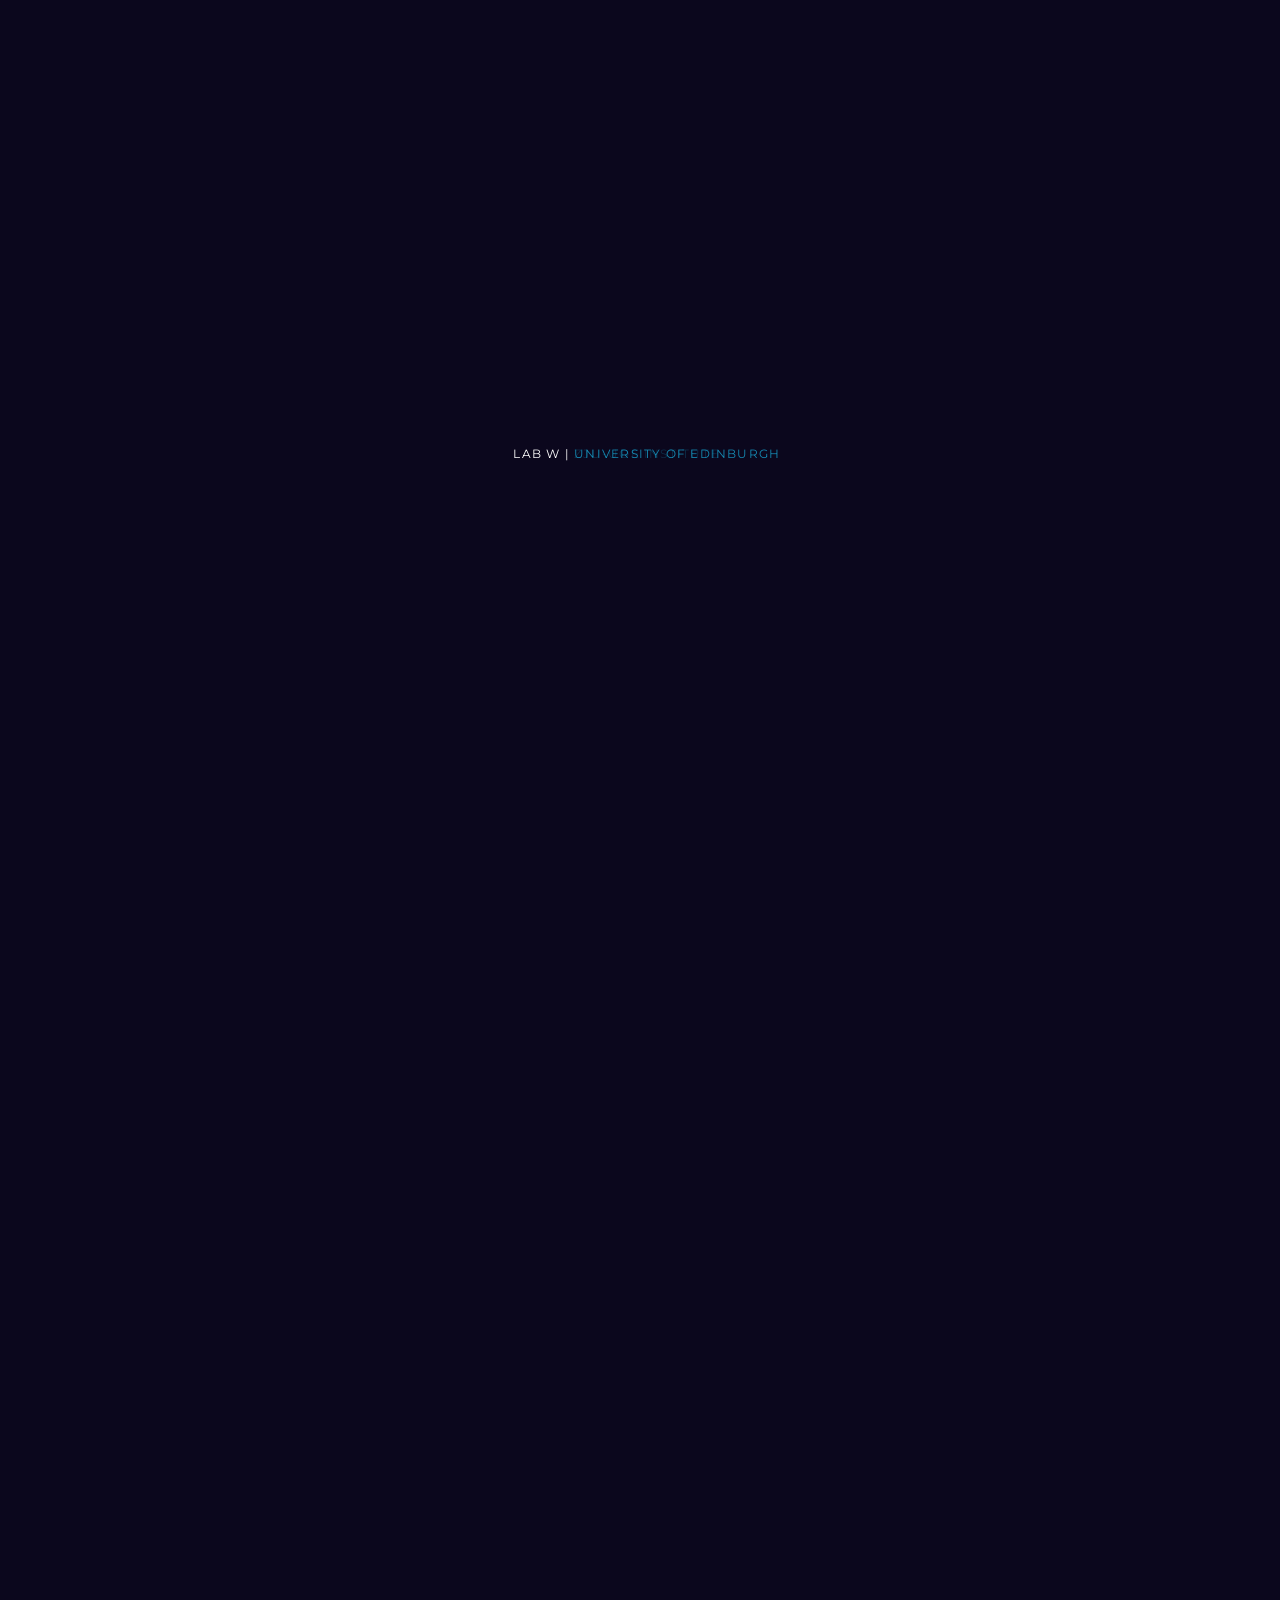
==== index.html @ 49e46218 "original LabW website backup" ====
<!DOCTYPE html>
<!-- * SAPHIR - The Coming Soon Template * Build Date: May 2018 * Last Update: May 2018 * Author: Madeon08 * Copyright (C) 2018-2XXX Madeon08 * This is a premium product available exclusively here : https://themeforest.net/user/Madeon08/portfolio *
-->
<html lang="zxx" class="no-js">

<head>
    <meta charset="utf-8">
    <title>LabW | ZJU-UoE institute</title>
    <meta name="description" content="We are a group of scientists from 🏫 ZJU-UoE Institute working on decoding puzzles in bio-medical sciences.">
    <meta name="viewport" content="width=device-width, initial-scale=1.0">
    <meta name="author" content="Wanlu Liu">
    <meta http-equiv="cache-control" content="no-cache" />
    <meta http-equiv="Pragma" content="no-cache" />
    <meta http-equiv="expires" content="0" />
    <!-- ================= Favicons ================== -->
    <!-- Standard -->
    <link rel="shortcut icon" href="img/lab_logo_19AFDD_200x200.png">
    <!-- Retina iPad Touch Icon-->
    <link rel="apple-touch-icon" sizes="144x144" href="img/lab_logo_19AFDD_144x144_retina_ipad.png">
    <!-- Retina iPhone Touch Icon-->
    <link rel="apple-touch-icon" sizes="114x114" href="img/lab_logo_19AFDD_114x114_retina_iphone.png">
    <!-- Standard iPad Touch Icon-->
    <link rel="apple-touch-icon" sizes="72x72" href="img/lab_logo_19AFDD_72x72_standard_ipad.png">
    <!-- Standard iPhone Touch Icon-->
    <link rel="apple-touch-icon" sizes="57x57" href="img/lab_logo_19AFDD_57x57_standard_iphone.png">

    <!-- ============== Resources style ============== -->
    <link rel="stylesheet" type="text/css" href="css/style.css" />

    <!-- Modernizr runs quickly on page load to detect features -->
    <script src="js/modernizr.custom.js"></script>
    <!-- Global site tag (gtag.js) - Google Analytics -->
    <script async src="https://www.googletagmanager.com/gtag/js?id=UA-145401109-1"></script>
    <script>
        window.dataLayer = window.dataLayer || [];

        function gtag() {
            dataLayer.push(arguments);
        }
        gtag('js', new Date());

        gtag('config', 'UA-145401109-1');
    </script>
</head>

<body>

    <!-- *** LOADING *** -->

    <div id="loading">

        <div class="loader">
            <span class="dots">
                .</span>
            <span class="dots">
                .</span>
            <span class="dots">
                .</span>
            <span class="dots">
                .</span>
            <span class="dots">
                .</span>
            <span class="dots">
                .</span>
            <p class="loader__label">Lab W |
                <span data-words="Zhejiang University|University of Edinburgh|ZJU-UoE Institute"></span>
            </p>
        </div>
    </div>

    <!-- *** / LOADING *** -->

    <!-- *** Menu icon for opening/closing the menu on small screen *** -->

    <button id="small-screen-menu">

        <span class="custom-menu"></span>

    </button>

    <!-- *** / Menu icon *** -->

    <!-- *** Background slideshow. Settings in js/vegas.js *** -->
    <!-- The overlay that you can see over the slideshow is generated with the following CSS rule : .vegas-overlay, it can be found in your style.css file under V1. SLIDESHOW part -->
    <div class="slideshow"></div>

    <!-- Logo on top right -->
    <a class="brand-logo" href="#Home">
        <img src="img/lab_logo_web_left.png" alt="Lab W logo" class="img-fluid" style="width: 50pt;" />
    </a>

    <!-- *** Fullpage sections *** -->
    <div id="fullpage">

        <!-- +++ START - Home +++ -->
        <div class="section" id="section0">

            <section class="content-inside-section">

                <div class="container">

                    <div class="container-inside">

                        <div class="main-content align-center">

                            <!-- *** TEXT TITLE *** -->
                            <h1>
                                <img src="img/labw_logo_white.png" alt="Lab W fullpage" class="img-fluid" style="zoom: 0.75;" /><br> life decoders
                            </h1>

                            <!-- *** COUNTDOWN TITLE *** -->
                            <!-- Set your date at the bottom of js/jquery.countdown.js -->

                            <!-- <h1> official launch in<br> <span id="getting-started"></span> </h1> -->

                            <p class="on-home">Explore the World & Adventure in Science
                            </p>

                            <br>

                            <div class="command">

                                <!-- ********** IF YOU WANT TO USE MORE POPUPS, SEE THE RECOMMENDATIONS AT THE END OF js/dialogFx.js ********** -->
                                <a id="popup_somedialog_1" data-dialog="somedialog_1" class="trigger light-btn colored">

                                    <span id="first-text">JOIN
                                        US @ LAB W!</span>

                                    <span id="second-text">START
                                        DECODING</span>
                                    <!-- On this span, it's important to use a text smaller or equal than the first one (here: Weekly Newsletter) to avoid any troubles -->
                                </a>

                                <a id="button-more" class="light-btn" href="#About">Explore
                                    <span class="ask-to-scroll">
                                        <span class="arrow">
                                            <span></span>
                                            <span></span></span>
                                        <span class="arrow">
                                            <span></span>
                                            <span></span></span>
                                        <span class="arrow">
                                            <span></span>
                                            <span></span></span>
                                    </span>
                                </a>

                                <div class="clear"></div>

                            </div>
                        </div>
                    </div>
                </div>
            </section>

        </div>
        <!-- +++ END - Home +++ -->

        <!-- +++ START - About +++ -->
        <div class="section" id="section1">

            <section class="content-inside-section">

                <div class="container">

                    <div class="container-inside">

                        <div class="main-content">

                            <span class="section-name">ABOUT
                                US</span>

                            <h2>Who Are We</h2>

                            <span class="separator"></span>

                            <div class="row">

                                <!--	<div class="col-12 col-lg-6">  -->

                                <p>We are a group of scientists from <a href="http://zje.intl.zju.edu.cn/zje/home/index" target="_blank" class="link_in_text">
                                        🏫 ZJU-UoE Institute
                                    </a> working on decoding puzzles in bio-medical sciences. Topics we are interested in include
                                    <font color="#19afdd">
                                        epigenetic</font>
                                    regulation of transposable elements in stem cells and cancer,
                                    <font color="#19afdd">
                                        genomics</font>
                                    technology and
                                    <font color="#19afdd">
                                        bioinformatic</font>
                                    algorithm development.
                                    <br> By combining both
                                    <font color="#19afdd">
                                        "wet lab"</font>
                                    (experimental 🔬) and
                                    <font color="#19afdd">
                                        "dry lab"</font>
                                    (computational 💻) approaches, we hope to provide our unique expertises in advancing our understandings for bio-medical sciences.
                                </p>
                                <p>
                                    我们是一群来自浙江大学爱丁堡大学联合学院 🏫的生物医学方向的科学家。我们研究的内容包括干细胞细胞命运决定中的
                                    <font color="#19afdd">
                                        表观遗传调控机制</font>，
                                    <font color="#19afdd">
                                        基因组学大数据挖掘</font>以及
                                    <font color="#19afdd">
                                        生物信息算法及工具</font>
                                    的开发。我们实验室由一群来自生物学、临床医学、基础医学、生物医学以及生物信息学不同学科背景的博士后、研究生、科研助理及本科生组成。通过”干实验“（计算相关 💻）以及”湿实验“（实验技术 🔬）相结合的手段，我们希望以我们独特的视角来研究生物医学中重要的科学问题。
                                </p>
                                <!-- </div> -->
                            </div>
                        </div>
                    </div>
                </div>
            </section>

        </div>
        <!-- +++ END - About +++ -->

        <!-- +++ START - Research +++ -->
        <div class="section" id="section2">

            <section class="content-inside-section">

                <div class="container">

                    <div class="container-inside">

                        <div class="main-content">

                            <span class="section-name">RESEARCH</span>

                            <h2>We Are Exploring</h2>

                            <span class="separator"></span>

                            <div class="row">
                                <div class="col-12 col-lg-6 block-item">

                                    <a href="img/slide1.png" data-featherlight="image" data-title="Unmasking cell pluripotency and transposable elements" data-text="
                                                Even though transposable elements consist about half of human genome, their functions are less understood. For decades, they are believed to
        										be 'Junk DNA'. However, with recent studies on transposable elements, scientists have found they actually involve in various important biological
        										process and diseases progress. Transposable elements can be classified into DNA transposns and retrotransposons. Based on their structure,
        										some of them are still active jumping while other are not. Normally transposable elements are properly silenced by epigenetic mechnisms such as DNA methyaltion.
        										Lost of such epigenetic silencing mechanims will lead to activation of transposable elements and occurrence of disease such as cancer. Questions we are interested
        										in exploring in this field including 'function of TE in stem cells and cancer' and 'epigenetics mechanisms that silencing transposable elements'.
        										">
                                        <img src="img/slide1-optim.png" alt="Item 1" class="img-fluid item-gallery" />
                                        <h2>Biomedical science
                                            <small>UNMASKING CELL PLURIPOTENCY</small>
                                        </h2>

                                    </a>
                                    <p>
                                        <ol>
                                            <li>
                                                Epigenetic regulation of cell fate determination in human embryonic stem cells and mesenchymal stem cells
                                            </li>
                                            <span class="separator" style="height: 1px; margin: 5px 0"></span>
                                            <li>
                                                Epigenetic mechanisms of retrotransposon silencing in mammalian systems
                                            </li>
                                        </ol>
                                    </p>

                                </div>

                                <div class="col-12 col-lg-6 block-item">

                                    <a href="img/slide2.png" data-featherlight="image" data-title="Databases and deep learning driven analysis of multi-modal single-cell data" data-text="With the advancement of molecular biology, seqeuncing and genomics technology, 
                                                    tons of data have been produced in the past decades. Meanwhile, with the fast development of deep learning in other field including image recognition, speek transcription and text translation, AI algorithms
        											have been gradually developed for genomics to help biologists to mine millions of genomics/bio-medical data produced. We believe with the exponential
        											expansion of genomics data size, this would be the future. Thus, we are enthusiastic about developing comprehensive database for sequencing data and AI agumented genomics algorithms to help biologist/medical doctors to
        											better understand the science behind. We mainly focus on single-cell immune profiling sequencing data and deep-learning based model to integrate large scale and heterogeneous single cell datasets.">
                                        <img src="img/slide2-optim.png" alt="Item 1" class="img-fluid item-gallery" />
                                        <h2>Bioinformatics
                                            <small>DATA-DRIVEN BIOMEDICINE</small>
                                        </h2>
                                    </a>

                                    <p>
                                        <ol>
                                            <li>
                                                Development of bioinformatics algorithms and databases for epigenetic multiomics and single-cell omics data
                                            </li>
                                            <span class="separator" style="height: 1px; margin: 5px 0"></span>
                                            <li>
                                                Development of computational Immunology Algorithm based on deep learning
                                            </li>
                                        </ol>
                                    </p>

                                </div>


                            </div>
                        </div>
                    </div>
                </div>
            </section>

        </div>
        <!-- +++ END - Research +++ -->

        <!-- +++ START - Team +++ -->
        <div class="section" id="section3">

            <section class="content-inside-section">

                <div class="container">

                    <div class="container-inside">

                        <div class="main-content">

                            <span class="section-name">MEMBERS</span>

                            <h2>Meet Our Team</h2>

                            <span class="separator"></span>
                            <div class="pre-scrollable">
                                <!-- here start first row-->
                                <div class="row">
                                    <!--Wanlu-->
                                    <div class="col-12 col-lg-4 block-item text-center">
                                        <a class="trigger open_somedialog_wanlu" id="popup_somedialog_wanlu" data-dialog="somedialog_wanlu"><img src="img/wanlu_profile_10cmx10cm.png" alt="Wanlu Liu" class="img-fluid item-gallery profile_image" /></a>
                                        <h3>Wanlu Liu, Ph.D.
                                            <small>Principal
                                                Investigator
                                            </small>
                                        </h3>
                                        <p>Assistant Professor, ZJU-UoE institute, Zhejiang University
                                        </p>
                                        <a href="mailto:wanluliu@intl.zju.edu.cn" class="link_in_text">
                                            📧
                                            wanluliu@intl.zju.edu.cn</a>
                                        <a href="https://person.zju.edu.cn/en/labw" target="_blank" class="link_in_text">
                                            👩🏻‍💻 Personal
                                            Homepage @
                                            ZJU</a>
                                    </div>
                                    <!--Siqian-->
                                    <div class="col-12 col-lg-4 block-item text-center">
                                        <a class="trigger open_somedialog_siqian" id="popup_somedialog_siqian" data-dialog="somedialog_siqian">
                                            <img src="img/siqian.png" alt="Siqian jin" class="img-fluid item-gallery profile_image" /></a>
                                        <h3>Siqian Jin
                                            <small>PH.D. Student</small>
                                        </h3>
                                        <p> M.S., Clinal Medicine (Ophthalmology), Wenzhou Medical University </p>
                                        <a href="mailto:siqianjin@intl.zju.edu.cn" class="link_in_text">
                                            📧
                                            siqianjin@intl.zju.edu.cn</a>
                                    </div>
                                    <!--Dengfeng-->
                                    <div class="col-12 col-lg-4 block-item text-center">
                                        <a class="trigger open_somedialog_dengfeng" id="popup_somedialog_dengfeng" data-dialog="somedialog_dengfeng">
                                            <img src="img/ruandengfeng_profile.png" alt="Dengfeng Ruan" class="img-fluid item-gallery profile_image" /></a>
                                        <h3>Dengfeng Ruan
                                            <small>Ph.D.
                                                STUDENT,
                                                CO-MENTORED
                                                WITH DR.SHEN
                                                WEILIANG</small>
                                        </h3>
                                        <p>M.S., Clinical Medicine (Surgery), Zhejiang University </p>
                                        <a href="mailto:dfruan@zju.edu.com" class="link_in_text">
                                            📧
                                            dfruan@zju.edu.com</a>
                                    </div>


                                </div>
                                <!-- here start second row-->
                                <div class="row" style="margin-top: 2rem;">
                                    <div class="w-100">
                                    </div>
                                    <!--Lize-->
                                    <div class="col-12 col-lg-4 block-item text-center">
                                        <a class="trigger open_somedialog_lize" id="popup_somedialog_lize" data-dialog="somedialog_lize">
                                            <img src="img/lize.png" alt="Lize Wu" class="img-fluid item-gallery profile_image" /></a>
                                        <h3>Lize Wu
                                            <small>Ph.D.
                                                Student</small>
                                        </h3>
                                        <p>Major in Biomedical science, ZJU-UoE Institute, Zhejiang University
                                        </p><a href="mailto:lize.17@intl.zju.edu.cn" class="link_in_text">
                                            📧
                                            lize.17@intl.zju.edu.cn</a>
                                    </div>
                                    <!--ziwei-->
                                    <div class="col-12 col-lg-4 block-item text-center">
                                        <a class="trigger open_somedialog_ziwei" id="popup_somedialog_ziwei" data-dialog="somedialog_ziwei">
                                            <img src="img/Ziwei_profile_10cmx10cm.png" alt="Ziwei Xue" class="img-fluid item-gallery profile_image" />
                                            <h3>Ziwei Xue
                                                <small>Ph.D.
                                                    Student</small>
                                            </h3>
                                            <p>Major in Biomedical science, ZJU-UoE Institute, Zhejiang University
                                            </p>
                                            <a href="mailto:ziwei.17@intl.zju.edu.cn" class="link_in_text">
                                                📧
                                                ziwei.17@intl.zju.edu.cn</a>
                                            <a href="https://beiusxzw.github.io/">
                                                Personal
                                                website </a>
                                    </div>
                                    <!--ruonan-->
                                    <div class="col-12 col-lg-4 block-item text-center">
                                        <a class="trigger open_somedialog_ruonan" id="popup_somedialog_ruonan" data-dialog="somedialog_ruonan">
                                            <img src="img/ruonan.png" alt="Ruonan Tian" class="img-fluid item-gallery profile_image" /></a>
                                        <h3>Ruonan Tian
                                            <small>PH.D.
                                                Student</small>
                                        </h3>
                                        <p>Major in Bioinformatics, Huazhong Agricultural University
                                        </p><a href="mailto:ruonan.21@intl.zju.edu.cn" class="link_in_text">
                                            📧
                                            ruonan.21@intl.zju.edu.cn</a>

                                    </div>
                                </div>
                                <!-- here start fourth row-->
                                <div class="row" style="margin-top: 2rem;">
                                    <div class="w-100">
                                    </div>
                                    <!--yuhui-->
                                    <div class="col-12 col-lg-4 block-item text-center">
                                        <a class="trigger open_somedialog_yuhui" id="popup_somedialog_yuhui" data-dialog="somedialog_yuhui">
                                            <img src="img/yuhui.png" alt="yuhui Yu" class="img-fluid item-gallery profile_image" /></a>
                                        <h3>Yuhui Chen
                                            <small>Master Student</small>
                                        </h3>
                                        <p>Major in Marine Biology, Hohai University
                                        </p><a href="mailto:yuhui.23@intl.zju.edu.cn" class="link_in_text">
                                            📧
                                            yuhui.23@intl.zju.edu.cn</a>
                                    </div>
                                    <!--weikai-->
                                    <div class="col-12 col-lg-4 block-item text-center">
                                        <a class="trigger open_somedialog_weikai" id="popup_somedialog_weikai" data-dialog="somedialog_weikai">
                                            <img src="img/weikai.png" alt="weikai Yu" class="img-fluid item-gallery profile_image" /></a>
                                        <h3>Weikai Shi
                                            <small>Master Student</small>
                                        </h3>
                                        <p>Major in Biotechnology, Harbin Institute of Technology
                                        </p><a href="mailto:weikai.23@intl.zju.edu.cn" class="link_in_text">
                                            📧
                                            weikai.23@intl.zju.edu.cn</a>
                                    </div>
                                    <!--ziyang-->
                                    <div class="col-12 col-lg-4 block-item text-center">
                                        <a class="trigger open_somedialog_ziyang" id="popup_somedialog_ziyang" data-dialog="somedialog_ziyang">
                                            <img src="img/ziyang.png" alt="ziyang Yu" class="img-fluid item-gallery profile_image" /></a>
                                        <h3>Ziyang Li
                                            <small>PH.D. Student</small>
                                        </h3>
                                        <p>Major in Clinical medicine, Shandong University
                                        </p><a href="mailto:ziyang.23@intl.zju.edu.cn" class="link_in_text">
                                            📧
                                            ziyang.23@intl.zju.edu.cn</a>
                                    </div>
                                </div>

                                <!-- here start fifth row-->
                                <div class="row" style="margin-top: 2rem;">
                                    <div class="w-100">
                                    </div>
                                    <!--linnan-->
                                    <div class="col-12 col-lg-4 block-item text-center">
                                        <a class="trigger open_somedialog_linnan" id="popup_somedialog_linnan" data-dialog="somedialog_linnan">
                                            <img src="img/linnan.png" alt="linnan Yu" class="img-fluid item-gallery profile_image" /></a>
                                        <h3>Linnan Guo
                                            <small>Master Student</small>
                                        </h3>
                                        <p>Major in Information Management and Information System, China Pharmaceutical University
                                        </p><a href="mailto:22360240@zju.edu.cn" class="link_in_text">
                                            📧
                                            22360240@zju.edu.cn</a>
                                    </div>
                                    <!--luyao-->
                                    <div class="col-12 col-lg-4 block-item text-center">
                                        <a class="trigger open_somedialog_luyao" id="popup_somedialog_luyao" data-dialog="somedialog_luyao">
                                            <img src="img/luyao.png" alt="luyao Zhang" class="img-fluid item-gallery profile_image" /></a>
                                        <h3>Luyao Zhang
                                            <small>Master Student</small>
                                        </h3>
                                        <p>Major in Bioengineering, Ningbo Tech University
                                        </p><a href="mailto:luyao.24@intl.zju.edu.cn" class="link_in_text">
                                            📧
                                            luyao.24@intl.zju.edu.cn</a>
                                    </div>
                                    <!--jiongxin-->
                                    <div class="col-12 col-lg-4 block-item text-center">
                                        <a class="trigger open_somedialog_jiongxin" id="popup_somedialog_jiongxin" data-dialog="somedialog_jiongxin">
                                            <img src="img/jiongxin.png" alt="jiongxin Yu" class="img-fluid item-gallery profile_image" /></a>
                                        <h3>Jiongxin Wang
                                            <small>PH.D. Student</small>
                                        </h3>
                                        <p>Major in Management and information system, University of Manchester
                                        </p><a href="mailto:jiongxin.23@intl.zju.edu.cn" class="link_in_text">
                                            📧
                                            jiongxin.23@intl.zju.edu.cn</a>
                                    </div>

                                </div>
                                <!--here start sixth row-->
                                <div class="row" style="margin-top: 2rem;">
                                    <div class="w-100">
                                    </div>
                                    <!--xirui-->
                                    <div class="col-12 col-lg-4 block-item text-center">
                                        <a class="trigger open_somedialog_xirui" id="popup_somedialog_xirui" data-dialog="somedialog_xirui">
                                            <img src="img/xirui.png" alt="xirui Yu" class="img-fluid item-gallery profile_image" /></a>
                                        <h3>Xirui Yin
                                            <small>PH.D. Student</small>
                                        </h3>
                                        <p>Major in pharmacy, Jilin University
                                        </p><a href="mailto:xirui1.22@intl.zju.edu.cn" class="link_in_text">
                                            📧
                                            xirui1.22@intl.zju.edu.cn</a>
                                    </div>
                                    <!--chencheng-->
                                    <div class="col-12 col-lg-4 block-item text-center">
                                        <a class="trigger open_somedialog_chencheng" id="popup_somedialog_chencheng" data-dialog="somedialog_chencheng">
                                            <img src="img/chencheng.png" alt="Cheng Chen" class="img-fluid item-gallery profile_image" /></a>
                                        <h3>Cheng Chen
                                            <small>Administrative Assistant</small>
                                        </h3>
                                        <p>B.Mgt., Business Administration, Ningbo University
                                        </p><a href="mailto:chengc1@intl.zju.edu.cn" class="link_in_text">
                                            📧
                                            chengc1@intl.zju.edu.cn</a>
                                    </div>
                                    <!--luoyao sun-->
                                    <div class="col-12 col-lg-4 block-item text-center">
                                        <a class="trigger open_somedialog_luoyaosun" id="popup_somedialog_luoyaosun" data-dialog="somedialog_luoyaosun">
                                            <img src="img/sunluyao.png" alt="Luoyao Sun" class="img-fluid item-gallery profile_image" /></a>
                                        <h3>Luoyao Sun
                                            <small>Research Assistant</small>
                                        </h3>
                                        <p>Major in Traditional Chinese Pharmacy, Shanghai University of Traditional Chinese Medicine
                                        </p><a href="mailto:sly220@outlook.com" class="link_in_text">
                                            📧
                                            sly220@outlook.com</a>
                                    </div>

                                </div>
                                <!--here start seventeenth row-->
                                <div class="row" style="margin-top: 2rem;">
                                    <div class="w-100">
                                    </div>
                                    <!--bingkang-->
                                    <div class="col-12 col-lg-4 block-item text-center">
                                        <a class="trigger open_somedialog_bingkang" id="popup_somedialog_bingkang" data-dialog="somedialog_bingkang">
                                            <img src="img/bingkang.png" alt="bingkang Yu" class="img-fluid item-gallery profile_image" /></a>
                                        <h3>Bingkang Zhao
                                            <small>UNDERGRADUATE RESEARCHER</small>
                                        </h3>
                                        <p>Major in Bioinformatics, ZJU-UoE Institute, Zhejiang University
                                        </p><a href="mailto:bingkang.22@intl.zju.edu.cn" class="link_in_text">
                                            📧
                                            bingkang.22@intl.zju.edu.cn</a>
                                    </div>
                                    <!--zhouyue-->
                                    <div class="col-12 col-lg-4 block-item text-center">
                                        <a class="trigger open_somedialog_zhouyue" id="popup_somedialog_zhouyue" data-dialog="somedialog_zhouyue">
                                            <img src="img/zhouyue.png" alt="zhouyue Zhu" class="img-fluid item-gallery profile_image" /></a>
                                        <h3>Zhouyue Zhu
                                            <small>UNDERGRADUATE RESEARCHER</small>
                                        </h3>
                                        <p>Major in Bioinformatics, ZJU-UoE Institute, Zhejiang University
                                        </p><a href="mailto:zhouyue.23@intl.zju.edu.cn" class="link_in_text">
                                            📧zhouyue.23@intl.zju.edu.cn  </a>
                                    </div>
                                    <!--anni-->
                                    <div class="col-12 col-lg-4 block-item text-center">
                                        <a class="trigger open_somedialog_anni" id="popup_somedialog_anni" data-dialog="somedialog_anni">
                                            <img src="img/anni.png" alt="anni Gao" class="img-fluid item-gallery profile_image" /></a>
                                        <h3>Anni Gao
                                            <small>UNDERGRADUATE RESEARCHER</small>
                                        </h3>
                                        <p>Major in Biomedical Informatics, ZJU-UoE Institute, Zhejiang University
                                        </p><a href="mailto:anni.21@intl.zju.edu.cn" class="link_in_text">
                                            📧anni.21@intl.zju.edu.cn</a>
                                    </div>
                                </div>
                                <!--here start eighth row-->
                                <div class="row" style="margin-top: 2rem;">
                                    <div class="w-100">
                                    </div>
                                    <!--hongan-->
                                    <div class="col-12 col-lg-4 block-item text-center">
                                        <a class="trigger open_somedialog_hongan" id="popup_somedialog_hongan" data-dialog="somedialog_hongan">
                                            <img src="img/hongan.png" alt="hongan Chen" class="img-fluid item-gallery profile_image" /></a>
                                        <h3>Hongan Chen
                                            <small>UNDERGRADUATE RESEARCHER</small>
                                        </h3>
                                        <p>Major in Biological Sciences, ZJU-UoE Institute, Zhejiang University
                                        </p><a href="mailto:hongan.21@intl.zju.edu.cn" class="link_in_text">
                                            📧hongan.21@intl.zju.edu.cn</a>
                                    </div>
                                    <!--zhou jun-->
                                    <div class="col-12 col-lg-4 block-item text-center">
                                        <a class="trigger open_somedialog_zhoujun" id="popup_somedialog_zhoujun" data-dialog="somedialog_zhoujun">
                                            <img src="img/zhoujun.png" alt="Jun Zhou" class="img-fluid item-gallery profile_image" /></a>
                                        <h3>Jun Zhou
                                            <small>Research Assistant</small>
                                        </h3>
                                        <p>M.S., Biochemistry and Molecular Biology, Shanghai University
                                        </p><a href="mailto:junzhou@intl.zju.edu.cn" class="link_in_text">
                                            📧junzhou@intl.zju.edu.cn</a>
                                    </div>
                                </div>
                            </div>
                        </div>
                    </div>
                </div>
            </section>

        </div>
        <!-- +++ END - Team +++ -->
        <!-- +++ START - Cat +++ -->
        <div class="section" id="section4">

            <section class="content-inside-section">

                <div class="container">

                    <div class="container-inside">

                        <div class="main-content">

                            <span class="section-name">Cat</span>

                            <h2>Meet Our Cats</h2>

                            <span class="separator"></span>
                            <div class="pre-scrollable">
                                <div class="row">
                                    <div class="col-12 col-lg-4 block-item text-center">
                                        <a class="trigger open_somedialog_juno" id="popup_somedialog_juno" data-dialog="somedialog_juno">
                                            <img src="img/cat/juno.jpg" alt="sql" class="img-fluid item-gallery profile_image" /></a>
                                        <h3>juno
                                            <p> Host: Wanlu Liu</p>
                                        </h3>
                                    </div>
                                    <div class="col-12 col-lg-4 block-item text-center">
                                        <a class="trigger open_somedialog_sql" id="popup_somedialogcola_sql" data-dialog="somedialog_sql">
                                            <img src="img/cat/sql.jpg" alt="sql" class="img-fluid item-gallery profile_image" /></a>
                                        <h3>Sql
                                            <p> Host: Wanlu Liu</p>
                                        </h3>
                                    </div>
                                    <div class="col-12 col-lg-4 block-item text-center">
                                        <a class="trigger open_somedialog_cola" id="popup_somedialogcola_Cola" data-dialog="somedialog_cola">
                                            <img src="img/cat/Cola.jpg" alt="Cola" class="img-fluid item-gallery profile_image" /></a>
                                        <h3>Cola
                                            <p> Host: Junxin lin</p>
                                        </h3>
                                    </div>

                                </div>
                                <!--here the second row cat-->
                                <div class="row" style="margin-top: 2rem;">
                                    <div class="w-100">
                                    </div>
                                    <div class="col-12 col-lg-4 block-item text-center">
                                        <a class="trigger open_somedialog_tutu" id="popup_somedialogcola_tutu" data-dialog="somedialog_tutu">
                                            <img src="img/cat/tutu.png" alt="tutu" class="img-fluid item-gallery profile_image" /></a>
                                        <h3>Tutu
                                            <p> Host: Junxin lin</p>
                                        </h3>
                                    </div>
                                    <div class="col-12 col-lg-4 block-item text-center">
                                        <a class="trigger open_somedialog_kiki" id="popup_somedialog_kiki" data-dialog="somedialog_kiki">
                                            <img src="img/cat/Kiki.jpg" alt="Kiki" class="img-fluid item-gallery profile_image" /></a>
                                        <h3>Kiki
                                            <p> Host: Xinyu Xiang</p>
                                        </h3>
                                    </div>
                                    <div class="col-12 col-lg-4 block-item text-center">
                                        <a class="trigger open_somedialog_lark" id="popup_somedialog_lark" data-dialog="somedialog_lark">
                                            <img src="img/cat/Lark.png" alt="lark" class="img-fluid item-gallery profile_image" /></a>
                                        <h3>Lark
                                            <p> Host: Lize Wu</p>
                                        </h3>
                                    </div>
                                </div>
                                <!--here the third row cat-->
                                <div class="row" style="margin-top: 2rem;">
                                    <div class="w-100">
                                    </div>
                                    <div class="col-12 col-lg-4 block-item text-center">
                                        <a class="trigger open_somedialog_qiuqiu" id="popup_somedialogcola_qiuqiu" data-dialog="somedialog_qiuqiu">
                                            <img src="img/cat/qiuqiu.png" alt="Qiuqiu" class="img-fluid item-gallery profile_image" /></a>
                                        <h3>Qiuqiu
                                            <p> Host: Ruonan Tian</p>
                                        </h3>
                                    </div>
                                    <div class="col-12 col-lg-4 block-item text-center">
                                        <a class="trigger open_somedialog_mibu" id="popup_somedialogcola_mibu" data-dialog="somedialog_mibu">
                                            <img src="img/cat/mibu.png" alt="mibu" class="img-fluid item-gallery profile_image" /></a>
                                        <h3>Mibu
                                            <p> Host: Siqian Jin</p>
                                        </h3>
                                    </div>
                                    <div class="col-12 col-lg-4 block-item text-center">
                                        <a class="trigger open_somedialog_littleeggette" id="popup_somedialogcola_littleeggette" data-dialog="somedialog_littleeggette">
                                            <img src="img/cat/little eggette.jpg" alt="littleeggette" class="img-fluid item-gallery profile_image" /></a>
                                        <h3>Miss Mei
                                            <p> Host: Siqian Jin</p>
                                        </h3>
                                    </div>
                                </div>
                            </div>
                        </div>
                    </div>
                </div>
            </section>

        </div>
        <!-- +++ END - Cat +++ -->
        <!-- +++ START- Alumni +++ -->
        <div class="section" id="section5">

            <section class="content-inside-section">

                <div class="container">

                    <div class="container-inside">

                        <div class="main-content">

                            <span class="section-name">ALUMNI</span>

                            <h2>Previous Students</h2>

                            <span class="separator"></span>
                            <div class="pre-scrollable">
                                <div class="row">
                                    <div class="col-12 col-lg-4 block-item text-center">
                                        <img src="img/luokaiwen_profile.png" alt="Kaiwen Luo" class="img-fluid item-gallery profile_image" />
                                        <h3>Kaiwen Luo
                                            <small>current Ph.D. Student at Caltech</small>
                                        </h3>
                                        <a href="mailto:kluo@caltech.edu" class="link_in_text">
                                            📧
                                            kluo@caltech.edu</a>
                                    </div>
                                    <div class="col-12 col-lg-4 block-item text-center">
                                        <img src="img/ziyuan.png" alt="Ziyuan Han" class="img-fluid item-gallery profile_image" />
                                        <h3> Ziyuan Han
                                            <small>Current Ph.D. Student in UCSD </small>
                                        </h3>
                                        <p> B.S., Biomedical Science, Zhejiang University<br>B.S., Biomedical Science, University of Edinburgh</p><a href="mailto:z2han@ucsd.edu" class="link_in_text"> 📧z2han@ucsd.edu </a>
                                    </div>
                                    <div class="col-12 col-lg-4 block-item text-center">
                                        <img src="img/shiqixu_10cmx10cm.png" alt="Shiqi Xu" class="img-fluid item-gallery profile_image" />
                                        <h3>Shiqi Xu
                                            <small>Undergraduate
                                                Researcher</small>
                                        </h3>
                                        <p>Major in Biomedical Sciences, ZJU-UoE Institute, Zhejiang Univeristy
                                        </p><a href="mailto:shiqix.18@intl.zju.edu.cn" class="link_in_text">
                                            📧
                                            shiqix.18@intl.zju.edu.cn</a>
                                    </div>
                                    <div class="col-12 col-lg-4 block-item text-center">
                                        <img src="img/adele_profile_10cmx10cm.png" alt="Adele Valeria" class="img-fluid item-gallery profile_image" />
                                        <h3>Adele Valeria
                                            <small>Undergraduate
                                                Researcher</small>
                                        </h3>
                                        <p>Major in Bioinformatics, ZJU-UoE Institute, Zhejiang Univeristy
                                        </p><a href="mailto:Valeria.18@intl.zju.edu.cn" class="link_in_text">
                                            📧
                                            Valeria.18@intl.zju.edu.cn</a>
                                    </div>
                                    <!-- here start second row-->

                                    <div class="col-12 col-lg-4 block-item text-center">
                                        <img src="img/xiehanqi_profile_10cmx10cm.png" alt="Hanqi Xie" class="img-fluid item-gallery profile_image" />
                                        <h3>Hanqi Xie
                                            <small>Undergraduate
                                                Researcher</small>
                                        </h3>
                                        <p>Major in Bioinformatics, ZJU-UoE Institute, Zhejiang Univeristy
                                        </p><a href="mailto:Hanqi.18@intl.zju.edu.cn" class="link_in_text">
                                            📧
                                            Hanqi.18@intl.zju.edu.cn</a>
                                    </div>
                                    <div class="col-12 col-lg-4 block-item text-center">
                                        <img src="img/yanranqiu_profile_10cmx10cm.png" alt="Yanran Qiu" class="img-fluid item-gallery profile_image" />
                                        <h3>Yanran Qiu
                                            <small>Undergraduate
                                                Researcher</small>
                                        </h3>
                                        <p>Major in Bioinformatics, ZJU-UoE Institute, Zhejiang Univeristy
                                        </p><a href="mailto:yanran.18@intl.zju.edu.cn" class="link_in_text">
                                            📧
                                            yanran.18@intl.zju.edu.cn</a>
                                    </div>
                                    <div class="col-12 col-lg-4 block-item text-center">
                                        <img src="img/HouWei_profile_10cmx10cm.png" alt="Chook Hou Wei" class="img-fluid item-gallery profile_image" />
                                        <h3>Chook Hou Wei
                                            <small>Undergraduate
                                                Researcher</small>
                                        </h3>
                                        <p>Major in Biomedical Science, ZJU-UoE Institute, Zhejiang University
                                        </p><a href="mailto:houwei.18@intl.zju.edu.cn" class="link_in_text">
                                            📧
                                            houwei.18@intl.zju.edu.cn</a>
                                    </div>

                                    <div class="col-12 col-lg-4 block-item text-center">
                                        <img src="img/Jingkai_profile_10cmx10cm.png" alt="Jingkai Chen" class="img-fluid item-gallery profile_image" />
                                        <h3>Jingkai Chen
                                            <small>Undergraduate
                                                Researcher</small>
                                        </h3>
                                        <p>Major in Bioinformatics, ZJU-UoE Institute, Zhejiang University
                                        </p><a href="mailto:jingkai.19@intl.zju.edu.cn" class="link_in_text">
                                            📧
                                            jingkai.19@intl.zju.edu.cn</a>
                                    </div>
                                    <div class="col-12 col-lg-4 block-item text-center">
                                        <img src="img/weijian_profile_10cmx10cm.png" alt="Weijian Wang" class="img-fluid item-gallery profile_image" />
                                        <h3>Weijian Wang
                                            <small>Undergraduate
                                                Researcher</small>
                                        </h3>
                                        <p>Major in Bioinformatics, ZJU-UoE Institute, Zhejiang University
                                        </p><a href="mailto:weijian.19@intl.zju.edu.cn" class="link_in_text">
                                            📧
                                            weijian.19@intl.zju.edu.cn</a>
                                    </div>
                                    <!-- Pengshan Li -->
                                    <div class="col-12 col-lg-4 block-item text-center">
                                        <img src="img/pengshan.png" alt="Pengshan Li" class="img-fluid item-gallery profile_image" />
                                        <h3>Pengshan Li
                                            <small>Undergraduate
                                                Researcher</small>
                                        </h3>
                                        <p>Major in Bioinformatics, ZJU-UoE Institute,Zhejiang University
                                        </p><a href="mailto:pengshan.19@intl.zju.edu.cn" class="link_in_text">
                                            📧
                                            pengshan.19@intl.zju.edu.cn</a>

                                    </div>
                                    <!-- Lingyuan Ye-->
                                    <div class="col-12 col-lg-4 block-item text-center">

                                        <img src="img/lingyuan_profile_10cmx10cm.png" alt="Lingyuan Ye" class="img-fluid item-gallery profile_image" />
                                        <h3>Lingyuan Ye
                                            <small>Undergraduate
                                                Researcher</small>
                                        </h3>
                                        <p>Major in Bioinformatics, ZJU-UoE Institute, Zhejiang University
                                        </p><a href="mailto:lingyuan.19@intl.zju.edu.cn" class="link_in_text">
                                            📧
                                            lingyuan.19@intl.zju.edu.cn</a>
                                    </div>

                                    <div class="col-12 col-lg-4 block-item text-center">
                                        <img src="img/lanqi_profile_10cmx10cm.png" alt="Lanqi Wu" class="img-fluid item-gallery profile_image" />
                                        <h3>Lanqi Wu
                                            <small>Undergraduate
                                                Researcher</small>
                                        </h3>
                                        <p>Major in Bioinformatics, ZJU-UoE Institute, Zhejiang Univeristy
                                        </p><a href="mailto:lanqi.18@intl.zju.edu.cn" class="link_in_text">
                                            📧
                                            lanqi.18@intl.zju.edu.cn</a>
                                    </div>
                                    <div class="col-12 col-lg-4 block-item text-center">
                                        <img src="img/jiayi_profile_10cmx10cm.png" alt="jiayi Shen" class="img-fluid item-gallery profile_image" />
                                        <h3>Jiayi Shen
                                            <small>Undergraduate
                                                Researcher</small>
                                        </h3>
                                        <p>Major in Bioinformatics, ZJU-UoE Institute, Zhejiang Univeristy
                                        </p><a href="mailto:jiayi.18@intl.zju.edu.cn" class="link_in_text">
                                            📧
                                            jiayi.18@intl.zju.edu.cn</a>
                                    </div>
                                    <div class="col-12 col-lg-4 block-item text-center">
                                        <img src="img/yiwei_profile_10cmx10cm.png" alt="Yiwei Zhang" class="img-fluid item-gallery profile_image" />
                                        <h3>Yiwei Zhang
                                            <small>Undergraduate
                                                Researcher</small>
                                        </h3>
                                        <p>Major in Bioinformatics, ZJU-UoE Institute, Zhejiang University
                                        </p><a href="mailto:yiweiz.18@intl.zju.edu.cn" class="link_in_text">
                                            📧
                                            yiweiz.18@intl.zju.edu.cn</a>
                                    </div>
                                    <div class="col-12 col-lg-4 block-item text-center">
                                        <img src="img/zhiheng_jia.png" alt="Zhiheng Jia" class="img-fluid item-gallery profile_image" />
                                        <h3>Zhiheng Jia
                                            <small>Undergraduate
                                                Researcher</small>
                                        </h3>
                                        <p>Major in Biomedical Science, ZJU-UoE Institute, Zhejiang University
                                        </p><a href="mailto:zhihengjia.17@intl.zju.edu.cn" class="link_in_text">
                                            📧
                                            zhihengjia.17@intl.zju.edu.cn</a>
                                    </div>
                                    <div class="col-12 col-lg-4 block-item text-center">
                                        <img src="img/luge.png" alt="Ge Lu" class="img-fluid item-gallery profile_image" />
                                        <h3>Ge Lu
                                            <small>Undergraduate
                                                Researcher</small>
                                        </h3>
                                        <p>Major in Biomedical Science, ZJU-UoE Institute, Zhejiang University
                                        </p><a href="mailto:ge.17@intl.zju.edu.cn" class="link_in_text">
                                            📧
                                            ge.17@intl.zju.edu.cn</a>
                                    </div>

                                    <div class="col-12 col-lg-4 block-item text-center">
                                        <img src="img/Yuxing_profile_10cmx10cm.png" alt="Yuxing Zhou" class="img-fluid item-gallery profile_image" />
                                        <h3>Yuxing Zhou
                                            <small>Undergraduate
                                                Researcher</small>
                                        </h3>
                                        <p>Major in Bioinformatics, ZJU-UoE Institute, Zhejiang University
                                        </p><a href="mailto:yixing.18@intl.zju.edu.cn" class="link_in_text">
                                            📧
                                            yixing.18@intl.zju.edu.cn</a>
                                    </div>
                                    <div class="col-12 col-lg-4 block-item text-center">
                                        <img src="img/zhikai.png" alt="Zhikai Xu" class="img-fluid item-gallery profile_image" />
                                        <h3>Zhikai Xu
                                            <small>Undergraduate
                                                Researcher</small>
                                        </h3>
                                        <p>Major in Bioinformatics, ZJU-UoE Institute, Zhejiang University
                                        </p><a href="zhikai.18@intl.zju.edu.cn" class="link_in_text">
                                            📧
                                            zhikai.18@intl.zju.edu.cn
                                        </a>
                                    </div>
                                    <div class="col-12 col-lg-4 block-item text-center">
                                        <img src="img/jingrui.png" alt="Jingrui Lu" class="img-fluid item-gallery profile_image" />
                                        <h3>Jingrui Lu
                                            <small>Undergraduate
                                                Researcher</small>
                                        </h3>
                                        <p>Major in Bioinformatics, ZJU-UoE Institute, Zhejiang University
                                        </p><a href="mailto:jingrui.20@intl.zju.edu.cn" class="link_in_text">
                                            📧
                                            jingrui.20@intl.zju.edu.cn</a>
                                    </div>
                                    <!-- Dai Chao -->
                                    <div class="col-12 col-lg-4 block-item text-center">
                                        <div class="box-info-light">
                                            <a class="trigger open_somedialog_daichao" id="popup_somedialog_daichao" data-dialog="somedialog_daichao">
                                                <img src="img/daichao.png" class="img-fluid item-gallery profile_image" />
                                                <h3>Chao Dai
                                                    <small>Undergraduate
                                                        Researcher</small>
                                                </h3>
                                                <p>Major in Biomedical Sciences, ZJU-UoE Institute, Zhejiang University
                                                </p>
                                                <a href="mailto:chao.17@intl.zju.edu.cn" class="link_in_text">
                                                    📧
                                                    chao.17@intl.zju.edu.cn</a>
                                        </div>
                                    </div>
                                    <div class="col-12 col-lg-4 block-item text-center">
                                        <a class="trigger open_somedialog_jinchun" id="popup_somedialog_jinchun" data-dialog="somedialog_jinchun">
                                            <img src="img/jinchun.png" alt="Jinchun Zhang" class="img-fluid item-gallery profile_image" /></a>
                                        <h3>Jinchun Zhang
                                            <small>Undergraduate
                                                Researcher</small>
                                        </h3>
                                        <p>Major in Biomedical Science, ZJU-UoE Institute, Zhejiang University
                                        </p><a href="mailto:jinchun.18@intl.zju.edu.cn" class="link_in_text">
                                            📧
                                            jinchun.18@intl.zju.edu.cn</a>
                                    </div>
                                    <div class="col-12 col-lg-4 block-item text-center">
                                        <div class="box-info-light">
                                            <a class="trigger open_somedialog_daichao" id="popup_somedialog_daichao" data-dialog="somedialog_daichao">
                                                <img src="img/daichao.png" class="img-fluid item-gallery profile_image" />
                                                <h3>Chao Dai
                                                    <small>Undergraduate
                                                        Researcher</small>
                                                </h3>
                                                <p>Major in Biomedical Sciences, ZJU-UoE Institute, Zhejiang University
                                                </p>
                                                <a href="mailto:chao.17@intl.zju.edu.cn" class="link_in_text">
                                                    📧
                                                    chao.17@intl.zju.edu.cn</a>
                                        </div>
                                    </div>
                                    <!-- Junxin-->
                                    <div class="col-12 col-lg-4 block-item text-center">
                                        <a class="trigger open_somedialog_junxin" id="popup_somedialog_junxin" data-dialog="somedialog_junxin">
                                            <img src="img/junxin.png" alt="junxin Zhang" class="img-fluid item-gallery profile_image" /></a>
                                        <h3>junxin Lin
                                            <small>postdoctoral Researcher</small>
                                        </h3>
                                        <p>Ph.D. in Stem cell and regenerative medicine, Zhejiang University
                                        </p><a href="mailto:junxin.18@intl.zju.edu.cn" class="link_in_text">
                                            📧
                                            linjunxin@zju.edu.cn</a>
                                    </div>
                                    <!-- yixin-->
                                    <div class="col-12 col-lg-4 block-item text-center">
                                        <a class="trigger open_somedialog_yixin" id="popup_somedialog_yixin" data-dialog="somedialog_yixin">
                                            <img src="img/gyx_profile_10cmx10cm.png" alt="yixin Zhang" class="img-fluid item-gallery profile_image" /></a>
                                        <h3>yixin Guo
                                            <small>Ph.D.
                                                Student,Co-mentored
                                                with Dr.Wang
                                                Lie</small>
                                        </h3>
                                        <p>B.Eng., Bioinformatics, Southwest JiaoTong University
                                        </p><a href="mailto:yixin.18@intl.zju.edu.cn" class="link_in_text">
                                            📧
                                            yixinguon@zju.edu.cn</a>
                                    </div>
                                    <!-- Huyue -->
                                    <div class="col-12 col-lg-4 block-item text-center">
                                        <div class="box-info-light">
                                            <a class="trigger open_somedialog_huyue" id="popup_somedialog_huyue" data-dialog="somedialog_huyue">
                                                <img src="img/huyue.png" class="img-fluid item-gallery profile_image" />
                                                <h3>Yue Hu
                                                    <small>Master
                                                        Student</small>
                                                </h3>
                                                <p>Major in Computer Science，Zhengzhou University
                                                </p>
                                                <a href="mailto:huyue.cd@foxmail.com" class="link_in_text">
                                                    📧
                                                    huyue.cd@foxmail.com</a>
                                        </div>
                                    </div>
                                    <!-- Yaqi Su-->
                                    <div class="col-12 col-lg-4 block-item text-center">
                                        <a class="trigger open_somedialog_yaqi" id="popup_somedialog_yaqi" data-dialog="somedialog_yaqi">
                                            <img src="img/yaqi.png" alt="Yaqi Su" class="img-fluid item-gallery profile_image" /></a>
                                        <h3>Yaqi Su
                                            <small>Undergraduate
                                                Researcher</small>
                                        </h3>
                                        <p>Major in Bioinformatics, ZJU-UoE Institute, Zhejiang University
                                        </p><a href="mailto:yaqi.19@intl.zju.edu.cn" class="link_in_text">
                                            📧
                                            yaqi.19@intl.zju.edu.cn</a>
                                    </div>
                                    <!-- Ruihong yuan-->
                                    <div class="col-12 col-lg-4 block-item text-center">
                                        <a class="trigger open_somedialog_ruihong" id="popup_somedialog_ruihong" data-dialog="somedialog_ruihong">
                                            <img src="img/ruihong.png" alt="Ruihong Yuan" class="img-fluid item-gallery profile_image" /></a>
                                        <h3>Ruihong Yuan
                                            <small>Undergraduate
                                                Researcher</small>
                                        </h3>
                                        <p>Major in Bioinformatics, ZJU-UoE Institute, Zhejiang University
                                        </p><a href="mailto:ruihong.19@intl.zju.edu.cn" class="link_in_text">
                                            📧
                                            ruihong.19@intl.zju.edu.cn</a>
                                    </div>
                                    <!--Xinyue Huang-->
                                    <div class="col-12 col-lg-4 block-item text-center">
                                        <a class="trigger open_somedialog_xinyue" id="popup_somedialog_xinyue" data-dialog="somedialog_xinyue">
                                            <img src="img/xinyue.png" alt="Xinyue Huang" class="img-fluid item-gallery profile_image" /></a>
                                        <h3>Xinyue Huang
                                            <small>Undergraduate
                                                Researcher</small>
                                        </h3>
                                        <p>Major in Bioinformatics, ZJU-UoE Institute, Zhejiang University
                                        </p><a href="mailto:xinyue.20@intl.zju.edu.cn" class="link_in_text">
                                            📧
                                            xinyue.20@intl.zju.edu.cn</a>
                                    </div>
                                    <!--Shiyao-->
                                    <div class="col-12 col-lg-4 block-item text-center">
                                        <a class="trigger open_somedialog_xinyue" id="popup_somedialog_xinyue" data-dialog="somedialog_xinyue">
                                            <img src="img/shiyao.png" alt="Xinyue Huang" class="img-fluid item-gallery profile_image" /></a>
                                        <h3>Shiyao Li
                                            <small>Undergraduate
                                                Researcher</small>
                                        </h3>
                                        <p>Major in Bioinformatics, ZJU-UoE Institute, Zhejiang University
                                        </p><a href="mailto:shiyao.19@intl.zju.edu.cn" class="link_in_text">
                                            📧
                                            shiyao.19@intl.zju.edu.cn</a>
                                    </div>
                                    <!--Meiting-->
                                    <div class="col-12 col-lg-4 block-item text-center">
                                        <a class="trigger open_somedialog_xinyue" id="popup_somedialog_xinyue" data-dialog="somedialog_xinyue">
                                            <img src="img/meiting.png" alt="Xinyue Huang" class="img-fluid item-gallery profile_image" /></a>
                                        <h3>Meiting Gong
                                            <small>Undergraduate
                                                Researcher</small>
                                        </h3>
                                        <p>Major in Bioinformatics, ZJU-UoE Institute, Zhejiang University
                                        </p><a href="mailto:meiting.19@intl.zju.edu.cn" class="link_in_text">
                                            📧
                                            meiting.19@intl.zju.edu.cn</a>
                                    </div>
                                    <!--xinyi-->
                                    <div class="col-12 col-lg-4 block-item text-center">
                                        <a class="trigger open_somedialog_xinyi" id="popup_somedialog_xinyi" data-dialog="somedialog_xinyi">
                                            <img src="img/xinyi.png" alt="Xinyi Chen" class="img-fluid item-gallery profile_image" /></a>
                                        <h3>Xinyi Chen
                                            <small>Master
                                                Student</small>
                                        </h3>
                                        <p>Major in Horticulture, Zhejiang University
                                        </p><a href="mailto:3170100513@zju.edu.cn" class="link_in_text">
                                            📧3170100513@zju.edu.cn
                                        </a>
                                    </div>
                                    <!--yiwen-->
                                    <div class="col-12 col-lg-4 block-item text-center">
                                        <a class="trigger open_somedialog_yiwen" id="popup_somedialog_yiwen" data-dialog="somedialog_yiwen">
                                            <img src="img/yiwen.png" alt="Yiwen Xu" class="img-fluid item-gallery profile_image" /></a>
                                        <h3>Yiwen Xu
                                            <small>Master
                                                Student</small>
                                        </h3>
                                        <p>Major in Clinical medicine, Nanjing Medical University
                                        </p><a href="22118103@zju.edu.cn" class="link_in_text">
                                            📧
                                            22118103@zju.edu.cn
                                        </a>
                                    </div>
                                    <!--yutong-->
                                    <div class="col-12 col-lg-4 block-item text-center">
                                        <a class="trigger open_somedialog_yutong" id="popup_somedialog_yutong" data-dialog="somedialog_yutong">
                                            <img src="img/yutong.png" alt="yutong Yu" class="img-fluid item-gallery profile_image" /></a>
                                        <h3>Yutong Huang
                                            <small>UNDERGRADUATE RESEARCHER</small>
                                        </h3>
                                        <p>Major in Bioinformatics, ZJU-UoE Institute, Zhejiang University
                                        </p><a href="mailto:yutongh.20@intl.zju.edu.cn" class="link_in_text">
                                            📧
                                            yutongh.20@intl.zju.edu.cn</a>
                                    </div>
                                    <!--xinyu-->
                                    <div class="col-12 col-lg-4 block-item text-center">
                                        <a class="trigger open_somedialog_xinyu" id="popup_somedialog_xinyu" data-dialog="somedialog_xinyu">
                                            <img src="img/xxy_profile_10cmx10cm.png" alt="Xinyu Xiang" class="img-fluid item-gallery profile_image" /></a>
                                        <h3>Xinyu Xiang
                                            <small>Ph.D.
                                                Student</small>
                                        </h3>
                                        <p>B.S., Applied Bioscience, Zhejiang University
                                        </p><a href="mailto:xxyxiangxinyu@163.com" class="link_in_text">
                                            📧
                                            xxyxiangxinyu@163.com</a>
                                    </div>
                                    <!--gaobing-->
                                    <div class="col-12 col-lg-4 block-item text-center">
                                        <a class="trigger open_somedialog_gaobing" id="popup_somedialog_gaobing" data-dialog="somedialog_gaobing">
                                            <img src="img/gaobin_profile_10cmx10cm.png" alt="Bing Gao" class="img-fluid item-gallery profile_image" /></a>
                                        <h3>Bing Gao
                                            <small>PH.D.
                                                Student</small>
                                        </h3>
                                        <p>B.Eng.,Bioengineering, Beijing University of Chemical Technology
                                        </p><a href="mailto:bing.22@intl.zju.edu.cn" class="bing.22@intl.zju.edu.cn">
                                            📧
                                            bing.22@intl.zju.edu.cn</a>
                                    </div>
                                    <!--jiaxin-->
                                    <div class="col-12 col-lg-4 block-item text-center">
                                        <a class="trigger open_somedialog_jiaxin" id="popup_somedialog_jiaxin" data-dialog="somedialog_jiaxin">
                                            <img src="img/jiaxin.png" alt="Jiaxin Wu" class="img-fluid item-gallery profile_image" /></a>
                                        <h3>Jiaxin Wu
                                            <small>Master
                                                Student</small>
                                        </h3>
                                        <p>Major in Biotechnology , Yunnan University
                                        </p><a href="mailto:jiaxin2.22@intl.zju.edu.can" class="link_in_text">
                                            📧
                                            jiaxin2.22@intl.zju.edu.can</a>
                                    </div>
                                    <!--zjejian-->
                                    <div class="col-12 col-lg-4 block-item text-center">
                                        <a class="trigger open_somedialog_zhejian" id="popup_somedialog_zhejian" data-dialog="somedialog_zhejian">
                                            <img src="img/zhejian.png" alt="Zhejian Yu" class="img-fluid item-gallery profile_image" /></a>
                                        <h3>Zhejian Yu
                                            <small>Master Student</small>
                                        </h3>
                                        <p>Major in Bioinformatics, ZJU-UoE Institute, Zhejiang University
                                        </p><a href="mailto:Zhejian.19@intl.zju.edu.cn" class="link_in_text">
                                            📧
                                            Zhejian.19@intl.zju.edu.cn</a>
                                    </div>
                                    <!--hongchen-->
                                    <div class="col-12 col-lg-4 block-item text-center">
                                        <a class="trigger open_somedialog_luyao" id="popup_somedialog_hongchen" data-dialog="somedialog_hongchen">
                                            <img src="img/hongchen.png" alt="hongchen Zhu" class="img-fluid item-gallery profile_image" /></a>
                                        <h3>Hongchen Zhu
                                            <small>Master Student</small>
                                        </h3>
                                        <p>Major in Biological Sciences, Zhejiang University
                                        </p><a href="mailto:hongchen.24@intl.zju.edu.cn" class="link_in_text">
                                            📧
                                            hongchen.24@intl.zju.edu.cn</a>
                                    </div>
                                </div>
                            </div>
                        </div>
                    </div>
                </div>
            </section>
        </div>
        <!-- +++ END - Alumni +++ -->

        <!-- +++ START - Publications +++ -->
        <div class="section" id="section6">
            <section class="content-inside-section">

                <div class="container">
                    <div class="container-inside">
                        <div class="main-content">

                            <span class="section-name">PUBLICATIONS</span>
                            <h2>Our Works</h2>
                            <div class="pre-scrollable">
                                <span class="separator"></span>
                                <h5><i>*co-first author,
                                        #Corresponding
                                        author, members of
                                        our group are
                                        underlined.</i>
                                </h5>
                                <h3>
                                    <font color="#19afdd">
                                        2025</font>

                                </h3>
                                <h5>47.
                                    <b><u>
                                        <font color="#636BFF">
                                            Xue, Z.*
                                        </font>
                                    </u></b>,
                                    <b><u>
                                        <font color="#636BFF">
                                            Wu, L.*
                                        </font>
                                    </u></b>,
                                    <b><u>
                                        <font color="#636BFF">
                                            Gao, B.*
                                        </font>
                                    </u></b>,
                                    <b><u>
                                        <font color="#636BFF">
                                            Tian, R.
                                        </font>
                                    </u></b>,
                                    <b><u>
                                        <font color="#636BFF">
                                            Chen, Y.
                                        </font>
                                    </u></b>, Qi, Y., Dong, T., Bai, Y., Zhao, Y., He, B., Wang, L., Liu, Z., Yao, J., Lu, L.#,
                                    <b><u>
                                        <font color="#636BFF">
                                            Liu, W.#
                                        </font>
                                    </u></b>, 2025. A pan-disease and population-level single-cell TCRαβ repertoire reference. <i><b>
                                        <font color="#19afdd">
                                            Cell Discovery
                                        </font>
                                    </b></i>, 11, 82. <a href="https://doi.org/10.1038/s41421-025-00836-7"><u>
                                        <font color="#77eedf">
                                            link
                                        </font>
                                    </u></a>
                                </h5>
                                <h5>46.
                                    <b><u>
                                        <font color="#636BFF">
                                            Tian, R.*
                                        </font>
                                    </u></b>,
                                    <b><u>
                                        <font color="#636BFF">
                                            Xue, Z.*
                                        </font>
                                    </u></b>,
                                    <b><u>
                                        <font color="#636BFF">
                                            Chen, Y.
                                        </font>
                                    </u></b>, Qi, Y.,
                                    <b><u>
                                        <font color="#636BFF">
                                            Zhang, J.
                                        </font>
                                    </u></b>, Yuan, J.,
                                    <b><u>
                                        <font color="#636BFF">
                                            Ruan, D.
                                        </font>
                                    </u></b>,
                                    <b><u>
                                        <font color="#636BFF">
                                            Lin, J.
                                        </font>
                                    </u></b>, Liu, J., Wang, D., Ye, Y.,
                                    <b><u>
                                        <font color="#636BFF">
                                            Liu, W.#
                                        </font>
                                    </u></b>, 2025. Integrating cross-sample and cross-modal data for spatial transcriptomics and metabolomics with SpatialMETA. <i><b>
                                        <font color="#19afdd">
                                            Nature Communications
                                        </font>
                                    </b></i>, 16, 8855. <a href="https://doi.org/10.1038/s41421-025-00836-7"><u>
                                        <font color="#77eedf">
                                            link
                                        </font>
                                    </u></a>
                                </h5>
                                <h3>
                                    <font color="#19afdd">
                                        2024</font>

                                </h3>
                                <h5>45.
                                    <b><u>
                                        <font color="#636BFF">
                                            Tian, R.*
                                        </font>
                                    </u></b>,
                                    <b><u>
                                        <font color="#636BFF">
                                            Yu, Z.
                                        </font>
                                    </u></b>,
                                    <b><u>
                                        <font color="#636BFF">
                                            Xue, Z.
                                        </font>
                                    </u></b>, Wu, J.,
                                    <b><u>
                                        <font color="#636BFF">
                                            Wu, L.
                                        </font>
                                    </u></b>,
                                    <b><u>
                                        <font color="#636BFF">
                                            Cai, S.
                                        </font>
                                    </u></b>,
                                    <b><u>
                                        <font color="#636BFF">
                                            Gao, B.
                                        </font>
                                    </u></b>, He, B., Zhao, Y., Yao, J., Lu, L.,
                                    <b><u>
                                        <font color="#636BFF">
                                            Liu, W.#
                                        </font>
                                    </u></b>, 2024. Evaluation of T Cell Receptor Construction Methods from scRNA-Seq Data. <i><b>
                                        <font color="#19afdd">
                                            Genomics, Proteomics & Bioinformatics
                                        </font>
                                    </b></i>. <a href="https://doi.org/10.1093/gpbjnl/qzae086"><u>
                                        <font color="#77eedf">
                                            link
                                        </font>
                                    </u></a></h5>
                                <h5>44.
                                    <b><u>
                                        <font color="#636BFF">
                                            Xue, Z.*
                                        </font>
                                    </u></b>,
                                    <b><u>
                                        <font color="#636BFF">
                                            Wu, L.*
                                        </font>
                                    </u></b>,
                                    <b><u>
                                        <font color="#636BFF">
                                            Tian, R.
                                        </font>
                                    </u></b>,
                                    <b><u>
                                        <font color="#636BFF">
                                            Gao, B.
                                        </font>
                                    </u></b>, Zhao, Y., Bing, H.,
                                    <b><u></u>
                                        <font color="#636BFF">
                                    Zhao, B.
                                        </font>
                                    </u></b>,
                                    <b><u></u>
                                        <font color="#636BFF">
                                         Li, Y.
                                        </font>
                                    </u></b>, Zhu, K., Wang, L., Yao, J.#,
                                    <b><u>
                                        <font color="#636BFF">
                                            Liu, W.#
                                        </font>
                                    </u></b> & Lu, L.#, 2024. Integrative mapping of human CD8+ T cells in inflammation and cancer. <i><b>
                                        <font color="#19afdd">
                                            Nature Methods
                                        </font>
                                    </b></i>. <a href="https://www.nature.com/articles/s41592-024-02530-0"><u>
                                        <font color="#77eedf">
                                            link
                                        </font>
                                    </u></a>
                                </h5>
                                <h5>43. Zhang, J.*,
                                    <b><u>
                                        <font color="#636BFF">
                                        Tian, R.*
                                        </font>
                                    </u></b>, Liu, J.*, Yuan, J.*, Zhang, S., Chi, Z., Yu, W., Yu, Q., Wang, Z., Chen, S., Li, M., Yang, D., Hu, T., Deng, Q., Lu, X., Yang, Y., Zhou, R., Zhang, X.,
                                    <b><u>
                                        <font color="#636BFF">
                                            Liu,
                                            W.#
                                        </font>
                                    </u></b>, and Wang, D.#, 2024. A two-front nutrient supply environment fuels small intestinal physiology through differential regulation of nutrient absorption and host defense. <i><b>
                                        <font color="#19afdd">
                                            Cell
                                        </font>
                                    </b></i>p6251-6271.e20 <a href="https://doi.org/10.1016/j.cell.2024.08.012"><u>
                                        <font color="#77eedf">
                                            link
                                        </font>
                                    </u></a>
                                </h5>

                                <h5>42. Chen, Y.*, Yan, Y.*,
                                    <b><u>
                                        <font color="#636BFF">
                                        Tian, R.
                                        </font>
                                    </u></b>, Sheng, Z., Li, L., Chen, J., Liao, Y., Wen, Y., Lu, J., Liu, X., Sun, W., Wu, H., Liao, Y., Zhang, X., Chen, X., An, C., Zhao, K.,
                                    <b><u></u>
                                        <font color="#636BFF">
                                    Liu, W.
                                        </font>
                                    </u></b>, Gao, J., Hay, D. C., Ouyang, H.# 2024. Chemically programmed metabolism drives a superior cell fitness for cartilage regeneration. <i><b>
                                        <font color="#19afdd">
                                            Science Advances
                                        </font>
                                    </b></i>, 10(37): eadp4408. <a href="DOI: 10.1126/sciadv.adp4408"><u>
                                        <font color="#77eedf">
                                            link
                                        </font>
                                    </u></a>
                                </h5>
                                <h5> 41.
                                    <b><u>
                                            <font color="#636BFF">
                                                Su, Y.*
                                            </font>
                                        </u></b>,
                                    <b><u>
                                            <font color="#636BFF">
                                                Yu, Z.
                                            </font>
                                        </u></b>,
                                    <b><u>
                                            <font color="#636BFF">
                                                Jin, S.
                                            </font>
                                        </u></b>, Ai, Z.


                                    <b><u>
                                            <font color="#636BFF">
                                                Yuan, R.
                                            </font>
                                        </u></b>,
                                    <b><u>
                                            <font color="#636BFF">
                                                Chen, X.
                                            </font>
                                        </u></b>,
                                    <b><u>
                                            <font color="#636BFF">
                                                Xue, Z.
                                            </font>
                                        </u></b>,
                                    <b><u>
                                            <font color="#636BFF">
                                                Guo, Y.
                                            </font>
                                        </u></b>, Chen, D., Liang, H., Liu, Z.,
                                    <b><u>
                                            <font color="#636BFF">
                                                Liu,
                                                W.#
                                            </font>
                                        </u></b>, 2024. Comprehensive assessment of mRNA isoform detection methods for long-read sequencing data. <i><b>
                                            <font color="#19afdd">
                                                Nature Communications
                                            </font>
                                        </b></i>, 15, 3972 <a href="https://doi.org/10.1038/s41467-024-48117-3"><u>
                                            <font color="#77eedf">
                                                link
                                            </font>
                                        </u></a>
                                </h5>
                                <h5> 40.
                                    <b><u>
                                            <font color="#636BFF">
                                                Guo, Y.*
                                            </font>
                                        </u></b>,
                                    <b><u>
                                            <font color="#636BFF">
                                                Xue, Z.*
                                            </font>
                                        </u></b>,
                                    <b><u>
                                            <font color="#636BFF">
                                                Gong, M.
                                            </font>
                                        </u></b>,
                                    <b><u>
                                            <font color="#636BFF">
                                                Jin, S.
                                            </font>
                                        </u></b>,
                                    <b><u>
                                            <font color="#636BFF">
                                                Wu, X.
                                            </font>
                                        </u></b>,
                                    <b><u>
                                            <font color="#636BFF">
                                                Liu,
                                                W.#
                                            </font>
                                        </u></b>, 2024.CRISPR-TE: a web-based tool to generate single guide RNAs targeting transposable elements. <i><b>
                                            <font color="#19afdd">
                                                Mobile DNA
                                            </font>
                                        </b></i>, 3. <a href="https://doi.org/10.1186/s13100-024-00313-0"><u>
                                            <font color="#77eedf">
                                                link
                                            </font>
                                        </u></a>
                                </h5>
                                <h3>
                                    <font color="#19afdd">
                                        2023</font>

                                </h3>
                                <h5> 39.
                                    <b><u>
                                            <font color="#636BFF">
                                                Tian, R.*
                                            </font>
                                        </u></b>,
                                    <b><u>
                                            <font color="#636BFF">
                                                Xue, Z.*
                                            </font>
                                        </u></b>,
                                    <b><u>
                                            <font color="#636BFF">
                                                Ruan, D.*
                                            </font>
                                        </u></b>, Chen, P., Xu, Y., Dai, C., Shen, W., Ouyang, H.#,
                                    <b><u>
                                            <font color="#636BFF">
                                                Liu,
                                                W.#
                                            </font>
                                        </u></b>,
                                    <b><u>
                                            <font color="#636BFF">
                                                Lin,
                                                J.#
                                            </font>
                                        </u></b>, 2023. MSdb: An integrated expression atlas of human musculoskeletal system. <i><b>
                                            <font color="#19afdd">
                                                iScience
                                            </font>
                                        </b></i>, 26(6). <a href="https://doi.org/10.1016/j.isci.2023.106933"><u>
                                            <font color="#77eedf">
                                                link
                                            </font>
                                        </u></a>
                                </h5>
                                <h3>
                                    <font color="#19afdd">
                                        2022</font>

                                </h3>
                                <h5> 38. Ai, Z.*,
                                    <b><u>
                                            <font color="#636BFF">
                                                Xiang, X.*
                                            </font>
                                        </u></b>, Xiang, Y.*, Szczerbinska, I.*, Qian, Y.*, Xu, X., Ma, C.,
                                    <b><u>
                                            <font color="#636BFF">
                                                Su, Y.
                                            </font>
                                        </u></b>,
                                    <b><u>
                                            <font color="#636BFF">
                                                Gao, B.
                                            </font>
                                        </u></b>, Shen, H., Ramli, M., Chen, D., Liu, Y., Hao, J., Ng, H., Zhang, D. #, Chan, Y. #,
                                    <b><u>
                                            <font color="#636BFF">
                                                Liu,
                                                W.#
                                            </font>
                                        </u></b>, Liang, H.# 2022. Kruppel-like factor 5 rewires NANOG regulatory network to activate human naive pluripotency specific LTR7Ys and promote naive pluripotency. <i><b>
                                            <font color="#19afdd">
                                                Cell Reports
                                            </font>
                                        </b></i>, 40, 111240. <a href="https://www.cell.com/cell-reports/pdf/S2211-1247(22)01057-9.pdf"><u>
                                            <font color="#77eedf">
                                                link
                                            </font>
                                        </u></a>
                                </h5>
                                <h5> 37. Wang, L.*, You, X.*,
                                    <b><u>
                                            <font color="#636BFF">
                                                Ruan, D.*</font>
                                    </b></u>, Shao, R., Dai, H., Shen, W., Xu, G., <b><u>
                                            <font color="#636BFF">
                                                Liu,
                                                W.#
                                            </font>
                                        </u></b>, Zou, W. # 2022. TET enzymes regulate skeletal development through increasing chromatin accessibility of RUNX2 target genes. Nature communications. <i><b>
                                            <font color="#19afdd">
                                                Nature Communications
                                            </font>
                                        </b></i>, 13, 4709. <a href="https://www.nature.com/articles/s41467-022-32138-x"><u>
                                            <font color="#77eedf">
                                                link
                                            </font>
                                        </u></a>
                                </h5>
                                <h5> 36. <b><u>
                                            <font color="#636BFF">
                                                Xiang,X.*
                                            </font>
                                        </u></b>, Tao,Y., DiRusso,J., Hsu, F.M., <b><u>
                                            <font color="#636BFF">
                                                Zhang,
                                                J.
                                            </font>
                                        </u></b>, <b><u>
                                            <font color="#636BFF">
                                                Xue,
                                                Z.
                                            </font>
                                        </u></b>, Pontis,J., Trono,D.,
                                    <b><u>
                                            <font color="#636BFF">
                                                Liu,
                                                W.#
                                            </font>
                                        </u></b>, Clark,A. #, 2022. Human reproduction is regulated by retrotransposons derived from ancient Hominidae-specific viral infections,
                                    <i><b>
                                            <font color="#19afdd">
                                                Nature Communications
                                            </font>
                                        </b></i>, 13, 463. <a href="https://www.nature.com/articles/s41467-022-28105-1"><u>
                                            <font color="#77eedf">
                                                link
                                            </font>
                                        </u></a>
                                </h5>
                                <h5> 35. <b><u>
                                            <font color="#636BFF">
                                                Lin, J.*
                                            </font>
                                        </u></b>, Yang,Y., Zhou, W., <b><u>
                                            <font color="#636BFF">
                                                Dai, C.
                                            </font>
                                        </u></b>, Chen,X., Xie,Y., Han,S., Liu,H., Hu,Y., Tang,C., Bunpetch,V., Zhang,D., Chen,Y., Zou,X., Chen,D.,
                                    <b><u>
                                            <font color="#636BFF">
                                                Liu,
                                                W.#
                                            </font>
                                        </u></b>, Ouyang,H. #, 2022. Single cell analysis reveals inhibition of angiogenesis attenuates the progression of heterotopic ossification in Mkx−/− mice,
                                    <i><b>
                                            <font color="#19afdd">
                                                Bone research
                                            </font>
                                        </b></i>, 10, 4. <a href="https://www.nature.com/articles/s41413-021-00175-9"><u>
                                            <font color="#77eedf">
                                                link
                                            </font>
                                        </u></a>
                                </h5>
                                <!--	<div class="col-12 col-lg-6">  -->
                                <h3>
                                    <font color="#19afdd">
                                        2021</font>

                                </h3>
                                <h5> 34. <b><u>
                                            <font color="#636BFF">
                                                Ruan,D.*
                                            </font>
                                        </u></b>, Tang,C.*, Fei,Y*, Qian,S.,
                                    <b><u>
                                            <font color="#636BFF">
                                                Xiang,X.
                                            </font>
                                        </u></b>,Xu,J., Huang,Z., Chen,X., Heng,B., Yin,Z., Chen,W.,
                                    <b><u>
                                            <font color="#636BFF">
                                                Liu,
                                                W.
                                            </font>
                                        </u></b>, Shen,W.#, Ouyang,H.#; 2021. Early-Stage Primary Anti-inflammatory Therapy Enhances the Regenerative Efficacy of Platelet-Rich Plasma in a Rabbit Achilles Tendinopathy
                                    Model,
                                    <i><b>
                                            <font color="#19afdd">
                                                The American journal of sports medicine
                                            </font>
                                        </b></i>, 49(12): 3357-3371. <a href="https://journals.sagepub.com/doi/10.1177/03635465211037354"><u>
                                            <font color="#77eedf">
                                                link
                                            </font>
                                        </u></a>
                                </h5>
                                <h5> 33. <b><u>
                                            <font color="#636BFF">
                                                Wu, L.*
                                            </font>
                                        </u></b>, <b><u>
                                            <font color="#636BFF">
                                                Xue, Z.*
                                            </font>
                                        </u></b>, <b><u>
                                            <font color="#636BFF">
                                                Jin, S.
                                            </font>
                                        </u></b>, <b><u>
                                            <font color="#636BFF">
                                                Zhang,
                                                J.
                                            </font>
                                        </u></b>, <b><u>
                                            <font color="#636BFF">
                                                Guo,
                                                Y.
                                            </font>
                                        </u></b>, Bai, Y., Jin, X., Wang, C., Wang, L., Liu, Z., Wang, J.Q., Lu, L.#,
                                    <b><u>
                                            <font color="#636BFF">
                                                Liu,
                                                W.#
                                            </font>
                                        </u></b>, 2021. huARdb: human Antigen Receptor database for interactive clonotype-transcriptome analysis at the single-cell level,
                                    <i><b>
                                            <font color="#19afdd">
                                                Nucleic
                                                Acids
                                                Research
                                            </font>
                                        </b></i>, gkab867. <a href="https://doi.org/10.1093/nar/gkab857>"><u>
                                            <font color="#77eedf">
                                                link
                                            </font>
                                        </u></a>
                                </h5>
                                <h5> 32. <b><u>
                                            <font color="#636BFF">
                                                Jin, S.*
                                            </font>
                                        </u></b>, <b><u>
                                            <font color="#636BFF">
                                                Xue, Z.*
                                            </font>
                                        </u></b>, <b><u>
                                            <font color="#636BFF">
                                                Zhang, J.
                                            </font>
                                        </u></b>, Wang, Z., Zhang, J., Chen, D.#,
                                    <b><u>
                                            <font color="#636BFF">
                                                Liu, W.#
                                            </font>
                                        </u></b>, <b><u>
                                            <font color="#636BFF">
                                                Lin, J.#
                                            </font>
                                        </u></b>, 2021. Identification of SRSF3 target mRNAs using inducible TRIBE.
                                    <i><b>
                                            <font color="#19afdd">
                                                Biochemical
                                                and
                                                Biophysical
                                                Research
                                                Communications.
                                            </font>
                                        </b></i> <a href="doi: 10.1016/j.bbrc.2021.09.019"><u>
                                            <font color="#77eedf">
                                                link</font>
                                        </u></a>
                                </h5>
                                <h5> 31. Hancock GV,<b><u>
                                            <font color="#636BFF">
                                                Liu, W.
                                            </font>
                                        </u></b>, Peretz,L, Chen,D, Gell,J., Collier,AJ, Zamudio,JR, Plath,K, Clark,AT.#, 2021. Divergent roles for KLF4 and TFCP2L1 in naive ground state pluripotency and human primordial germ cell development. <i><b>
                                            <font color="#19afdd">
                                                Stem Cell
                                                Res</font>
                                        </b></i> 55:102493.
                                    <a href="https://www.sciencedirect.com/science/article/pii/S1873506121003408"><u>
                                            <font color="#77eedf">
                                                link</font>
                                        </u></a>
                                </h5>


                                <h5> 30. <b><u>
                                            <font color="#636BFF">
                                                Liu, W. *#
                                            </font>
                                        </u></b>, J. Gallego-Bartolomé*,
                                    <b><u>
                                            <font color="#636BFF">
                                                Y. Zhou
                                            </font>
                                        </u></b>, Z. Zhong, M. Wang, S. P. Wongpalee, J. Gardiner, S. Feng, P. H. Kuo and S. E. Jacobsen.#, 2021. Ectopic targeting of CG DNA methylation in
                                    <i>Arabidopsis</i> with the bacterial SssI methyltransferase.
                                    <i><b>
                                            <font color="#19afdd">
                                                Nature
                                                Communications
                                            </font>
                                        </b></i> 12(1): 3130.
                                    <a href="https://www.nature.com/articles/s41467-021-23346-y"><u>
                                            <font color="#77eedf">
                                                link</font>
                                        </u></a>
                                </h5>
                                <h5> 29. <b><u>
                                            <font color="#636BFF">
                                                Guo, Y.
                                            </font>
                                        </u></b>, <b><u>
                                            <font color="#636BFF">
                                                Xue, Z.
                                            </font>
                                        </u></b>, <b><u>
                                            <font color="#636BFF">
                                                Yuan, R.
                                            </font>
                                        </u></b>, Li, J., Pastor, W. & <b><u>
                                            <font color="#636BFF">
                                                Liu, W.#
                                            </font>
                                        </u></b>, 2021. RAD: a web application to identify region associated differentially expressed genes. <i><b>
                                            <font color="#19afdd">
                                                Bioinformatics
                                            </font>
                                        </b></i>, btab075.
                                    <a href="https://academic.oup.com/bioinformatics/advance-article/doi/10.1093/bioinformatics/btab075/6126802"><u>
                                            <font color="#77eedf">
                                                link</font>
                                        </u></a>
                                </h5>
                                <h5>28. Zhong, Z., Feng, S., Duttke, S.H., Potok, M.E., <b><u>
                                            <font color="#636BFF">
                                                Zhang, Y.
                                            </font>
                                        </u></b>, Gallego-Bartolomé, J.,
                                    <b><u>
                                            <font color="#636BFF">
                                                Liu, W.#
                                            </font>
                                        </u></b> & Jacobsen, S.E.#, 2021. DNA methylation-linked chromatin accessibility affects genomic architecture in
                                    <i>Arabidopsis</i>.
                                    <i><b>
                                            <font color="#19afdd">
                                                Proceedings
                                                of the
                                                National
                                                Academy of
                                                Sciences
                                            </font>
                                        </b></i>. 118(5), e2023347118.
                                    <a href="https://www.pnas.org/content/118/5/e2023347118"><u>
                                            <font color="#77eedf">
                                                link</font>
                                        </u></a>
                                </h5>

                                <h3>
                                    <font color="#19afdd">
                                        2020</font>
                                </h3>
                                <h5>27. Yuan, C.*, Pan, Z.*, Zhao, K.*, Li, J., Sheng, Z., Yao, X., Liu, H., Zhang, X., Yang, Y., Yu, D., Zhang, Y., Xu, Y., Zhang, Z., Huang, T., <b><u>
                                            <font color="#636BFF">
                                                Liu, W.
                                            </font>
                                        </u></b> & Ouyang, H.#, 2020. Classification of four distinct osteoarthritis subtypes with a knee joint tissue transcriptome atlas.
                                    <i><b>
                                            <font color="#19afdd">
                                                Bone
                                                Research
                                            </font>
                                        </b></i>, 8, 38
                                    <a href="https://www.nature.com/articles/s41413-020-00109-x"><u>
                                            <font color="#77eedf">
                                                link</font>
                                        </u></a>
                                </h5>
                                <h5>26. Cinkornpumin, J.K., Kwon, S.Y., <b><u>
                                            <font color="#636BFF">
                                                Guo, Y.
                                            </font>
                                        </u></b>, Hossain, I., Sirois, J., Russett, C.S., Tseng, H., Okae, H., Arima, T., Duchaine, T.F.,
                                    <b><u>
                                            <font color="#636BFF">
                                                Liu, W.
                                            </font>
                                        </u></b> & Pastor, W.A.#, 2020. Naive Human Embryonic Stem Cells Can Give Rise to Cells with a Trophoblast-like Transcriptome and Methylome. <i><b>
                                            <font color="#19afdd">
                                                Stem Cell
                                                Reports
                                            </font>
                                        </b></i>.
                                    <a href="https://doi.org/10.1016/j.stemcr.2020.06.003"><u>
                                            <font color="#77eedf">
                                                link</font>
                                        </u></a>
                                </h5>
                                <h5>25. Gell, J. J.*, <b><u>
                                            <font color="#636BFF">
                                                Liu, W.
                                            </font>
                                        </u></b>, Sosa, E., Chialastri, A., Hancock, G., Tao, Y., Wamaitha, S. E., Bower, G., Dey, S. S., Clark, A. T.#, 2020. An Extended Culture System that Supports Human Primordial Germ Cell-like Cell Survival and Initiation
                                    of DNA Methylation Erasure. <i><b>
                                            <font color="#19afdd">
                                                Stem Cell
                                                Reports
                                            </font>
                                        </b></i>, 14(3), 433-446.
                                    <a href="https://doi.org/10.1016/j.stemcr.2020.01.009"><u>
                                            <font color="#77eedf">
                                                link</font>
                                        </u></a>
                                </h5>
                                <h3>
                                    <font color="#19afdd">
                                        2019</font>
                                </h3>
                                <h5>24. Wongpalee, S. P.*, Liu, S.*, Gallego-Bartolomé, J.*, Leitner, A., Aebersold, R.,
                                    <b><u>
                                            <font color="#636BFF">
                                                Liu, W.
                                            </font>
                                        </u></b>, Yen L., Nohales, M. A., Kuo, P. H., Wohlschlegel J. A., Feng, S., Kay, S. A., Zhou, Z.#, Jacobsen, S. E#, 2019. CryoEM structures of Arabidopsis DDR complexes involved
                                    in RNA-directed DNA methylation. <i><b>
                                            <font color="#19afdd">
                                                Nature
                                                Communications
                                            </font>
                                        </b></i> , 10(1), 3916.
                                    <a href="https://www.nature.com/articles/s41467-019-11759-9"><u>
                                            <font color="#77eedf">
                                                link</font>
                                        </u></a>
                                </h5>
                                <h5>23. Chen, D.*, Sun, N.*, Hou, L.*, Kim, R., Faith, J., Aslanyan, M., Tao Y., Zheng Y., Fu J., <b><u>
                                            <font color="#636BFF">
                                                Liu W.
                                            </font>
                                        </u></b>, Manolis K.#, Clark, A#, 2019. Human Primordial Germ Cells Are Specified from Lineage-Primed Progenitors. <i><b>
                                            <font color="#19afdd">
                                                Cell Reports
                                            </font>
                                        </b></i> ,29(13), 4568-4582.e4565.
                                    <a href="https://doi.org/10.1016/j.celrep.2019.11.083"><u>
                                            <font color="#77eedf">
                                                link</font>
                                        </u></a>
                                </h5>
                                <h5>22. Lin, F.*, Meng, X.*,
                                    <b><u>
                                            <font color="#636BFF">
                                                Guo, Y.
                                            </font>
                                        </u></b>, Cao, W.,
                                    <b><u>
                                            <font color="#636BFF">
                                                Liu, W.
                                            </font>
                                        </u></b>, Xia, Q., Hui, Z., Chen, J., Hong, S., Zhang, X., Wu, C., Wang, D., Wang, J., Lu, L., Qian W., Wei, L., Wang, L.#,2019. Epigenetic initiation of the TH17 differentiation
                                    program is promoted by Cxxc finger protein 1. <i><b>
                                            <font color="#19afdd">
                                                Science
                                                Advances
                                            </font>
                                        </b></i> ,5,eaax1608
                                    <a href="https://www.science.org/doi/10.1126/sciadv.aax1608"><u>
                                            <font color="#77eedf">
                                                link</font>
                                        </u></a>
                                </h5>
                                <h5>21. Potok, M.E.*, Wang, Y.*, Xu, L., Zhong, Z.,
                                    <b><u>
                                            <font color="#636BFF">
                                                Liu, W.
                                            </font>
                                        </u></b>, Feng, S., Naranbaatar, B., Rayatpisheh, S., Wang, Z., Wohlschlegel, J.E., Ausin, I.#, Jacobsen, S.E.#, 2019. Arabidopsis SWR1-associated protein methyl-CpG-binding domain
                                    9 is required for histone H2A. Z deposition. <i><b>
                                            <font color="#19afdd">
                                                Nature
                                                Communications
                                            </font>
                                        </b></i> ,10(1), p3352
                                    <a href="https://www.nature.com/articles/s41467-019-11291-w"><u>
                                            <font color="#77eedf">
                                                link</font>
                                        </u></a>
                                </h5>
                                <h5>20. Nohales, M.A.,
                                    <b><u>
                                            <font color="#636BFF">
                                                Liu, W.
                                            </font>
                                        </u></b>, Duffy, T., Nozue, K., Sawa, M., Pruneda-Paz, J.L., Maloof, J.N., Jacobsen, S.E.# and Kay, S.A.#, 2019. Multi-level Modulation of Light Signaling by GIGANTEA Regulates
                                    Both the Output and Pace of the Circadian Clock.
                                    <i><b>
                                            <font color="#19afdd">
                                                Developmental
                                                Cell</font>
                                        </b></i>, 49(6), pp.840-851.
                                    <a href="https://doi.org/10.1016/j.devcel.2019.04.030"><u>
                                            <font color="#77eedf">
                                                link</font>
                                        </u></a>
                                </h5>
                                <h5>19. Gallego-Bartolome, J.*, <b><u>
                                            <font color="#636BFF">
                                                Liu, W.*
                                            </font>
                                        </u></b>, Kuo, P.H., Feng, S., Ghoshal, B., Gardiner, J., Zhao, J.M.C., Park, S.Y., Chory, J. and Jacobsen, S.E.#, 2019. Co-targeting RNA polymerases IV and V promotes efficient de novo DNA methylation in Arabidopsis.
                                    <i><b>
                                            <font color="#19afdd">
                                                Cell</font>
                                        </b></i>, 176(5), pp.1068-1082.
                                    <a href="https://doi.org/10.1016/j.cell.2019.01.029"><u>
                                            <font color="#77eedf">
                                                link</font>
                                        </u></a>
                                </h5>
                                <h5>18. Papikian, A., <b><u>
                                            <font color="#636BFF">
                                                Liu, W.
                                            </font>
                                        </u></b>, Gallego-Bartolomé, J. and Jacobsen, S.E.#, 2019. Site-specific manipulation of Arabidopsis loci using CRISPR-Cas9 SunTag systems. <i><b>
                                            <font color="#19afdd">
                                                Nature
                                                Communications
                                            </font>
                                        </b></i>, 10(1), p.729.
                                    <a href="https://www.nature.com/articles/s41467-019-08736-7"><u>
                                            <font color="#77eedf">
                                                link</font>
                                        </u></a>
                                </h5>
                                <h5>17. Stoddard, C.I., Feng, S., Campbell, M.G., <b><u>
                                            <font color="#636BFF">
                                                Liu, W.
                                            </font>
                                        </u></b>, Wang, H., Zhong, X., Bernatavichute, Y., Cheng, Y., Jacobsen, S.E.# and Narlikar, G.J.#, 2019. A Nucleosome Bridging Mechanism for Activation of a Maintenance DNA Methyltransferase.
                                    <i><b>
                                            <font color="#19afdd">
                                                Molecular
                                                Cell</font>
                                        </b></i>, 73(1), pp.73-83.
                                    <a href="https://doi.org/10.1016/j.molcel.2018.10.006"><u>
                                            <font color="#77eedf">
                                                link</font>
                                        </u></a>
                                </h5>

                                <h3>
                                    <font color="#19afdd">
                                        2018</font>
                                </h3>
                                <h5>16. Chen, D.*, <b><u>
                                            <font color="#636BFF">
                                                Liu, W.*
                                            </font>
                                        </u></b>, Zimmerman, J., Pastor, W.A., Kim, R., Hosohama, L., Ho, J., Aslanyan, M., Gell, J.J., Jacobsen, S.E. and Clark, A.T., 2018. The TFAP2C-Regulated OCT4 Naive Enhancer Is Involved in Human Germline Formation.
                                    <i><b>
                                            <font color="#19afdd">
                                                Cell Reports
                                            </font>
                                        </b></i>, 25(13), pp.3591-3602.
                                    <a href="https://doi.org/10.1016/j.celrep.2018.12.011"><u>
                                            <font color="#77eedf">
                                                link</font>
                                        </u></a>
                                </h5>
                                <h5>15. Harris, C.J.*, Scheibe, M.*, Wongpalee, S.P., <b><u>
                                            <font color="#636BFF">
                                                Liu, W.
                                            </font>
                                        </u></b>, Cornett, E.M., Vaughan, R.M., Li, X., Chen, W., Xue, Y., Zhong, Z. and Yen, L., 2018. A DNA methylation reader complex that enhances gene transcription.
                                    <i><b>
                                            <font color="#19afdd">
                                                Science
                                            </font>
                                        </b></i>, 362(6419), pp.1182-1186.
                                    <a href="https://www.science.org/lookup/doi/10.1126/science.aar7854"><u>
                                            <font color="#77eedf">
                                                link</font>
                                        </u></a>
                                </h5>
                                <h5>14. Pastor, W.A., <b><u>
                                            <font color="#636BFF">
                                                Liu, W.
                                            </font>
                                        </u></b>, Chen, D., Ho, J., Kim, R., Hunt, T.J., Lukianchikov, A., Liu, X., Polo, J.M., Jacobsen, S.E.# and Clark, A.T.#, 2018. TFAP2C regulates transcription in human naive pluripotency by opening enhancers. <i><b>
                                            <font color="#19afdd">
                                                Nature Cell
                                                Biology
                                            </font>
                                        </b></i>, 20(5), p.553.
                                    <a href="https://www.nature.com/articles/s41556-018-0089-0"><u>
                                            <font color="#77eedf">
                                                link</font>
                                        </u></a>
                                </h5>
                                <h5>13. <b><u>
                                            <font color="#636BFF">
                                                Liu, W.*
                                            </font>
                                        </u></b>, Duttke, S.H.*, Hetzel, J., Groth, M., Feng, S., Gallego-Bartolome, J., Zhong, Z., Kuo, H.Y., Wang, Z., Zhai, J., Chory, J., Jacobsen, S.E.#, 2018. RNA-directed DNA methylation involves co-transcriptional
                                    small-RNA-guided slicing of polymerase V transcripts in Arabidopsis. <i><b>
                                            <font color="#19afdd">
                                                Nature
                                                Plants
                                            </font>
                                        </b></i>, 4(3), p.181.
                                    <a href="https://www.nature.com/articles/s41477-017-0100-y"><u>
                                            <font color="#77eedf">
                                                link</font>
                                        </u></a>
                                </h5>
                                <h5>12. Gallego-Bartolomé, J.*, Gardiner, J.*,
                                    <b><u>
                                            <font color="#636BFF">
                                                Liu, W.*
                                            </font>
                                        </u></b>, Papikian, A.*, Ghoshal, B., Kuo, H.Y., Zhao, J.M.C., Segal, D.J. and Jacobsen, S.E.#, 2018. Targeted DNA demethylation of the Arabidopsis genome using the human TET1
                                    catalytic domain.
                                    <i><b>
                                            <font color="#19afdd">
                                                Proceedings
                                                of the
                                                National
                                                Academy of
                                                Sciences
                                            </font>
                                        </b></i>, 115(9), pp.E2125-E2134.
                                    <a href="https://www.pnas.org/content/115/9/E2125"><u>
                                            <font color="#77eedf">
                                                link</font>
                                        </u></a>
                                </h5>
                                <h5>11. Zhang, Y.*, Harris, C.J.*, Liu, Q.*, <b><u>
                                            <font color="#636BFF">
                                                Liu, W.
                                            </font>
                                        </u></b>, Ausin, I., Long, Y., Xiao, L., Feng, L., Chen, X., Xie, Y., Chen, X., Zhan, L., Feng, S., Li, J.J., Wang, H.#, Zhai, J.#, Jacobsen, S.E.#, 2018. Large-scale comparative epigenomics reveals hierarchical
                                    regulation of non-CG methylation in Arabidopsis. <i><b>
                                            <font color="#19afdd">
                                                Proceedings
                                                of the
                                                National
                                                Academy of
                                                Sciences
                                            </font>
                                        </b></i>, 115(5), pp.E1069-E1074.
                                    <a href="https://www.pnas.org/content/118/5/e202334711"><u>
                                            <font color="#77eedf">
                                                link</font>
                                        </u></a>
                                </h5>

                                <h3>
                                    <font color="#19afdd">
                                        2017</font>
                                </h3>
                                <h5>10. Clark, A.T.#, Gkountela, S., Chen, D.,
                                    <b><u>
                                            <font color="#636BFF">
                                                Liu, W.
                                            </font>
                                        </u></b>, Sosa, E., Sukhwani, M., Hennebold, J.D. and Orwig, K.E., 2017. Primate primordial germ cells acquire transplantation potential by Carnegie stage 23.
                                    <i><b>
                                            <font color="#19afdd">
                                                Stem Cell
                                                Reports
                                            </font>
                                        </b></i>, 9(1), pp.329-341.
                                    <a href="https://www.pnas.org/content/118/5/e2023347118"><u>
                                            <font color="#77eedf">
                                                link</font>
                                        </u></a>
                                </h5>
                                <h5>9. Chen, D., <b><u>
                                            <font color="#636BFF">
                                                Liu, W.
                                            </font>
                                        </u></b>, Lukianchikov, A., Hancock, G.V., Zimmerman, J., Lowe, M.G., Kim, R., Galic, Z., Irie, N., Surani, M.A., Jacobsen, S.E., Clark, A.T.# 2017. Germline competency of human embryonic stem cells depends on eomesodermin.
                                    <i><b>
                                            <font color="#19afdd">
                                                Biology of
                                                Reproduction
                                            </font>
                                        </b></i>, 97(6), pp.850-861.
                                    <a href="https://academic.oup.com/biolreprod/article/97/6/850/4582255"><u>
                                            <font color="#77eedf">
                                                link</font>
                                        </u></a>
                                </h5>


                                <h3>
                                    <font color="#19afdd">
                                        2016</font>
                                </h3>
                                <h5>8. Ausin, I., Feng, S., Yu, C., <b><u>
                                            <font color="#636BFF">
                                                Liu, W.
                                            </font>
                                        </u></b>, Kuo, H.Y., Jacobsen, E.L., Zhai, J., Gallego-Bartolome, J., Wang, L., Egertsdotter, U., Street, N.R., Jacobsen, S.E.#, Wang, H.#, 2016. DNA methylome of the 20-gigabase Norway spruce genome. <i>
                                        <font color="#19afdd">
                                            <b>Proceedings
                                                of the
                                                National
                                                Academy of
                                                Sciences</b>
                                        </font>
                                    </i>, 113(50), pp.E8106-E8113.
                                    <a href="https://www.pnas.org/content/113/50/E8106"><u>
                                            <font color="#77eedf">
                                                link</font>
                                        </u></a>
                                </h5>
                                <h5>7. Li, S., Yen, L., Pastor, W.A., Johnston, J.B., Du, J., Shew, C.J., <b><u>
                                            <font color="#636BFF">
                                                Liu, W.
                                            </font>
                                        </u></b>, Ho, J., Stender, B., Clark, A.T. and Burlingame, A.L., Daxinger, L.#, Patel, D.J#, Jacobsen, S.E.#, 2016. Mouse MORC3 is a GHKL ATPase that localizes to H3K4me3 marked chromatin. <i><b>
                                            <font color="#19afdd">
                                                Proceedings
                                                of the
                                                National
                                                Academy of
                                                Sciences
                                            </font>
                                        </b></i>, 113(35), pp.E5108-E5116.
                                    <a href="https://doi.org/10.1073/pnas.1609709113"><u>
                                            <font color="#77eedf">
                                                link</font>
                                        </u></a>
                                </h5>
                                <h5>6. Harris, C.J.*, Husmann, D.*, <b><u>
                                            <font color="#636BFF">
                                                Liu, W.
                                            </font>
                                        </u></b>, El Kasmi, F., Wang, H., Papikian, A., Pastor, W.A., Moissiard, G., Vashisht, A.A., Dangl, J.L., Wohlschlegel, J.A., Jacobsen, S.E.#, 2016. Arabidopsis AtMORC4 and AtMORC7 form nuclear bodies and repress
                                    a large number of protein-coding genes.
                                    <i><b>
                                            <font color="#19afdd">
                                                PLoS
                                                Genetics
                                            </font>
                                        </b></i>, 12(5), p.e1005998.
                                    <a href="https://journals.plos.org/plosgenetics/article?id=10.1371/journal.pgen.1005998"><u>
                                            <font color="#77eedf">
                                                link</font>
                                        </u></a>
                                </h5>
                                <h5>5. Pastor, W.A.*, Chen, D.*, <b><u>
                                            <font color="#636BFF">
                                                Liu, W.*
                                            </font>
                                        </u></b>, Kim, R., Sahakyan, A., Lukianchikov, A., Plath, K., Jacobsen, S.E.# and Clark, A.T.#, 2016. Naive human pluripotent cells feature a methylation landscape devoid of blastocyst or germline memory. <i><b>
                                            <font color="#19afdd">
                                                Cell Stem
                                                Cell</font>
                                        </b></i>, 18(3), pp.323-329.
                                    <a href="https://pubmed.ncbi.nlm.nih.gov/26853856/"><u>
                                            <font color="#77eedf">
                                                link</font>
                                        </u></a>
                                </h5>

                                <h3>
                                    <font color="#19afdd">
                                        2015</font>
                                </h3>
                                <h5>4. Zhai, J.*, Bischof, S.*, Wang, H., Feng, S., Lee, T.F., Teng, C., Chen, X., Park, S.Y., Liu, L., Gallego-Bartolome, J.,
                                    <b><u>
                                            <font color="#636BFF">
                                                Liu, W.
                                            </font>
                                        </u></b>, Henderson, I.R., Meyers, B.C., Ausin, I.#, Jacobsen, S.E.#, 2015. A one precursor one siRNA model for Pol IV-dependent siRNA biogenesis. <i><b>
                                            <font color="#19afdd">
                                                Cell</font>
                                        </b></i>, 163(2), pp.445-455.
                                    <a href="https://doi.org/10.1016/j.cell.2015.09.032"><u>
                                            <font color="#77eedf">
                                                link</font>
                                        </u></a>
                                </h5>

                                <h3>
                                    <font color="#19afdd">
                                        2014</font>
                                </h3>
                                <h5>3. Pastor, W.A.*, Stroud, H.*, Nee, K.,
                                    <b><u>
                                            <font color="#636BFF">
                                                Liu, W.
                                            </font>
                                        </u></b>, Pezic, D., Manakov, S., Lee, S.A., Moissiard, G., Zamudio, N., Bourc’his, D. and Aravin, A.A., Clark, A.T.#, Jacobsen, S.E.#, 2014. MORC1 represses transposable elements
                                    in the mouse male germline.
                                    <i><b>
                                            <font color="#19afdd">
                                                Nature
                                                Communications
                                            </font>
                                        </b></i>, 5, p.5795.
                                    <a href="https://doi.org/10.1038/ncomms6795"><u>
                                            <font color="#77eedf">
                                                link</font>
                                        </u></a>
                                </h5>

                                <h3>
                                    <font color="#19afdd">
                                        2013</font>
                                </h3>
                                <h5>2. Jiang, Y., Chen, L., Zhang, S., Tong, T., Zhang, W., <b><u>
                                            <font color="#636BFF">
                                                Liu, W.
                                            </font>
                                        </u></b>, Xu, G., Tuan, R.S., Heng, B.C., Crawford, R. and Xiao, Y.,Ouyang, H.W.#, 2013. Incorporation of bioactive polyvinylpyrrolidone–iodine within bilayered collagen scaffolds enhances the differentiation and
                                    subchondral osteogenesis of mesenchymal stem cells.
                                    <i><b>
                                            <font color="#19afdd">
                                                Acta
                                                Biomaterialia
                                            </font>
                                        </b></i>, 9(9), pp.8089-8098.
                                    <a href="https://doi.org/10.1016/j.actbio.2013.05.014"><u>
                                            <font color="#77eedf">
                                                link</font>
                                        </u></a>
                                </h5>

                                <h3>
                                    <font color="#19afdd">
                                        2012</font>
                                </h3>
                                <h5>1. Zhang, S., Jiang, Y.Z., Zhang, W., Chen, L., Tong, T., <b><u>
                                            <font color="#636BFF">
                                                Liu, W.
                                            </font>
                                        </u></b>, Mu, Q., Liu, H., Ji, J., Ouyang, H.W. and Zou, X.#, 2012. Neonatal desensitization supports long-term survival and functional integration of human embryonic stem cell-derived mesenchymal stem cells in
                                    rat joint cartilage without immunosuppression.
                                    <i><b>
                                            <font color="#19afdd">
                                                Stem Cells
                                                and
                                                Development
                                            </font>
                                        </b></i>, 22(1), pp.90-101.
                                    <a href="https://doi.org/10.1089/scd.2012.0116"><u>
                                            <font color="#77eedf">
                                                link</font>
                                        </u></a>
                                </h5>

                                <!-- </div> -->
                            </div>
                        </div>
                    </div>
                </div>

            </section>
        </div>
        <!-- +++ END - Publications +++ -->

        <!-- +++ START - Bioinformatics +++ -->
        <div class="section" id="section7">

            <section class="content-inside-section">

                <div class="container">

                    <div class="container-inside">

                        <div class="main-content">

                            <span class="section-name">BIOINFORMATICS</span>

                            <h2>Web tools / Databases</h2>
                            <div class="row">
                                <ol>
                                    <li>
                                        <a href="http://labw.org/rad" class="light-btn colored animate-element spirit-fade-in-elements">

                                            <span id="first-text">Region
                                                Associated
                                                DEG</span>

                                            <span id="second-text">START
                                                TRYING!</span>
                                            <!-- On this span, it's important to use a text smaller or equal than the first one (here: Weekly Newsletter) to avoid any troubles -->
                                        </a>
                                        <br>
                                        <br>
                                        <p> RAD - Region Associated DEG is a web tool to identify region associated differentially expressed genes.
                                        </p>
                                    </li>
                                    <li>
                                        <a href="https://huarc.net/database" class="light-btn colored-huardb animate-element spirit-fade-in-elements">

                                            <span id="first-text">huARdb</span>

                                            <span id="second-text"></span>
                                            <!-- On this span, it's important to use a text smaller or equal than the first one (here: Weekly Newsletter) to avoid any troubles -->
                                        </a>
                                        <br>
                                        <br>
                                        <p> The Human Antigen Receptor Database.
                                        </p>
                                    </li>
                                    <li>
                                        <a href="https://labw.org/germlineTE" class="light-btn colored-huardb animate-element spirit-fade-in-elements">

                                            <span id="first-text">germlineTE</span>

                                            <span id="second-text"></span>
                                            <!-- On this span, it's important to use a text smaller or equal than the first one (here: Weekly Newsletter) to avoid any troubles -->
                                        </a>
                                        <br>
                                        <br>
                                        <p> The germlineTE single-cell dataset visualizer.
                                        </p>
                                    </li>
                                    <li>
                                        <a href="https://www.msdb.org.cn/" class="light-btn colored-huardb animate-element spirit-fade-in-elements">

                                            <span id="first-text">MSdb</span>

                                            <span id="second-text"></span>
                                            <!-- On this span, it's important to use a text smaller or equal than the first one (here: Weekly Newsletter) to avoid any troubles -->
                                        </a>
                                        <br>
                                        <br>
                                        <p> An integrated expression atlas of human musculoskeletal system.
                                        </p>
                                    </li>
                                </ol>
                            </div>

                        </div>
                    </div>
                </div>
            </section>
        </div>
        <!-- +++ END - Bioinformatics +++ -->

        <!-- +++ START - Teaching +++ -->
        <div class="section" id="section8">

            <section class="content-inside-section">

                <div class="container">

                    <div class="container-inside">

                        <div class="main-content">

                            <span class="section-name">TEACHING</span>

                            <h2>Courses</h2>
                            <div class="row">
                                <ol>
                                    <li>
                                        <h3> <a href="https://labw.org/bmi3-2021/">
                                                BMI3:
                                                Biomedical
                                                Informatics
                                                3 (2021
                                                Fall) </a>
                                        </h3>
                                    </li>
                                    <li>
                                        <h3> <a href="#">
                                                BMI3:
                                                Biomedical
                                                Informatics
                                                3 (2022
                                                Fall) </a>
                                        </h3>
                                    </li>
                                </ol>
                            </div>

                        </div>
                    </div>
                </div>
            </section>
        </div>
        <!-- +++ END - Teaching +++ -->

        <!-- +++ START - NEWS +++ -->
        <div class="section" id="section9">

            <section class="content-inside-section">

                <div class="container">

                    <div class="container-inside">

                        <div class="main-content">

                            <span class="section-name">NEWS</span>

                            <h2>What just happened in the lab
                            </h2>
                            <div class="pre-scrollable">
                                <span class="separator"></span>
                                <h3>
                                    <font color="#19afdd">
                                        2025/11 </font>
                                </h3>
                                <li>
                                    Congragulations to Linnan Guo for Poster Award in Cell Research Symposium. 恭喜国林楠同学在2025 Cell Research Symposium中荣获海报奖！
                                </li>
                                <h3>
                                    <font color="#19afdd">
                                        2024/09 </font>
                                </h3>

                                <ul>
                                    <li>
                                        Welcome the joining of our new visiting master student Luyao Zhang, Hongchen Zhu. 欢迎新成员张璐瑶, 朱洪辰加入实验室！
                                    </li>
                                </ul>
                                <h3>
                                    <font color="#19afdd">
                                        2024/05 </font>
                                </h3>

                                <ul>
                                    <li>
                                        All members of the lab went to the Shanghai Disneyland for retreat 实验室全体正式成员在上海迪士尼乐园进行愉快的团建！
                                    </li>
                                </ul>
                                <h3>
                                    <font color="#19afdd">
                                        2023/11 </font>
                                </h3>

                                <ul>
                                    <li>
                                        Congrats Ruonan Tian for winning National scholarship for postgraduate students. 恭喜实验室生物信息学专业博士研究生田若楠获得2023年研究生国家奖学金！
                                    </li>
                                </ul>
                                <h3>
                                    <font color="#19afdd">
                                        2023/09 </font>
                                </h3>

                                <ul>
                                    <li>
                                        Welcome the joining of our new visiting master student Yuhui Chen, Linnan Guo and Weikai Shi. 欢迎新成员陈雨卉，国林楠和石玮凯加入实验室！
                                    </li>
                                </ul>
                                <h3>
                                    <font color="#19afdd">
                                        2022/12 </font>
                                </h3>

                                <ul>
                                    <li>
                                        Welcome the joining of our new visiting Ph.D. student Ziyang Li. Ziyang is currently the Ph.D. student in clinical medicine from the The Second Affiliated Hospital, Zhejiang University School of Medicine. 欢迎新成员李子阳（浙大附属第二医院，博士研究生）加入实验室！
                                    </li>
                                </ul>
                                <h3>
                                    <font color="#19afdd">
                                        2022/11 </font>
                                </h3>

                                <ul>
                                    <li>
                                        Congrats Xinyu Xiang for winning National scholarship for postgraduate students. 恭喜实验室生物信息学专业博士研究生相欣雨获得2022年研究生国家奖学金！
                                    </li>
                                </ul>
                                <h3>
                                    <font color="#19afdd">
                                        2022/6 </font>
                                </h3>

                                <ul>
                                    <li>
                                        Lab at All-in Cafe.
                                        <br>
                                        <div class="item-gallery">
                                            <div class="row">

                                                <div class="col-12 col-lg-4 block-item">

                                                    <a href="img/life/allin-1.jpeg" data-featherlight="image" data-title="Brunch at all in cafe" data-text="">
                                                        <img src="img/life/allin-1.jpeg" alt="Item 1" class="img-fluid item-gallery" style="max-height: 100%;" />
                                                    </a>
                                                </div>
                                                <div class="col-12 col-lg-4 block-item">

                                                    <a href="img/life/allin-2.jpeg" data-featherlight="image" data-title="Brunch at all in cafe" data-text="">
                                                        <img src="img/life/allin-2.jpeg" alt="Item 3" class="img-fluid item-gallery" style="max-height: 100%;" />
                                                    </a>
                                                </div>

                                            </div>
                                        </div>
                                    </li>
                                    <li>
                                        Congratulation to Ziwei Xue, Siqian Jin, and Xinyu Xiang for winning the First prize and third prize of the Student Crossover Innovation Competition in the Campus Poster Day. 恭喜实验室生物信息学专业博士研究生薛子为，相欣雨和科研助理金飔倩同学获得校区学术交叉创新一等奖和三等奖！
                                    </li>
                                    <div class="item-gallery">
                                        <div class="row">

                                            <div class="col-12 col-lg-4 block-item">
                                                <a href="img/202205_poster_day.jpeg" data-featherlight="image" data-title="Poster day" data-text="">
                                                    <img src="img/202205_poster_day.jpeg" alt="Item 1" class="img-fluid item-gallery" style="zoom: 50%;" />
                                                </a>
                                            </div>
                                        </div>
                                    </div>
                                </ul>
                                <br>

                                <h3>
                                    <font color="#19afdd">
                                        2021/12 </font>
                                </h3>

                                <ul>
                                    <li>
                                        Welcome the joining of our new visiting master student Yiwen Xu. Yiwen is currently the master student in clinical medicine from the The Second Affiliated Hospital, Zhejiang University School of Medicine. 欢迎新成员徐艺文（浙大附属第二医院，硕士研究生）加入实验室！
                                    </li>
                                </ul>
                                <br>
                                <h3>
                                    <font color="#19afdd">
                                        2021/11 </font>
                                </h3>

                                <ul>
                                    <li>
                                        Congrats Yixin Guo for winning National scholarship for postgraduate students. 恭喜实验室生物信息学专业博士研究生郭奕鑫获得2021年研究生国家奖学金！
                                    </li>
                                </ul>
                                <br>
                                <h3>
                                    <font color="#19afdd">
                                        2021/9 </font>
                                </h3>
                                <ul>

                                    <li>
                                        Welcome the joining of our new Ph.D. Students Lize Wu, Ziwei Xue and our two new master students Ruonan Tian, Xinyi Chen.
                                    </li>
                                    <li>
                                        Congrats Lize Wu et al. for publishing on Nucleic Acid Research. This is a collaboration project with Dr. Lu from ZJE.
                                    </li>
                                    <li>
                                        Congrats Siqian Jin et al., for publishing on Biochemical and Biophysical Research Communications.
                                    </li>

                                </ul>
                                <br>
                                <h3>
                                    <font color="#19afdd">
                                        2021/8 </font>
                                </h3>
                                <ul>
                                    <li>

                                        Congrats Wanlu Liu for receiving approval for funding from The General Program of National Natural Science Foundation of China
                                    </li>
                                    <li>
                                        Congrats Wanlu Liu for publishing on Stem Cell Research. This is a collaboration project with Dr. Amander T. Clark from UCLA, USA.
                                    </li>
                                </ul>
                                <br>
                                <h3>
                                    <font color="#19afdd">
                                        2021/7 </font>
                                </h3>
                                <ul>
                                    <li>
                                        Congrats Wanlu Liu for receiving Justice, Equity, Diversity and Inclusion (JEDI) awards from the Life Science Editors Foundation (LSEF). For more information, please visit http://lifescienceeditors.org/
                                    </li>
                                </ul>
                                <br>
                                <h3>
                                    <font color="#19afdd">
                                        2021/5 </font>
                                </h3>
                                <ul>
                                    <li>
                                        Lab hike to Jing Mountain in Hangzhou. We enjoy the outdoors.
                                        <br>
                                        <div class="item-gallery">
                                            <div class="row">

                                                <div class="col-12 col-lg-4 block-item">

                                                    <a href="img/life/06abe2eb-7dc5-4b12-99a1-cb3d4e899ef3.png" data-featherlight="image" data-title="Resting at Jinshan Temple" data-text="">
                                                        <img src="img/life/06abe2eb-7dc5-4b12-99a1-cb3d4e899ef3.jpg" alt="Item 1" class="img-fluid item-gallery" style="max-height: 100%;" />
                                                    </a>
                                                </div>
                                                <div class="col-12 col-lg-4 block-item">

                                                    <a href="img/life/46523ac9-cc82-4e62-84fe-07e855b9ea33.png" data-featherlight="image" data-title="Hiking" data-text="">
                                                        <img src="img/life/46523ac9-cc82-4e62-84fe-07e855b9ea33.jpg" alt="Item 3" class="img-fluid item-gallery" style="max-height: 100%;" />
                                                    </a>
                                                </div>
                                                <div class="col-12 col-lg-4 block-item">

                                                    <a href="img/life/4a9214e9-bc21-4bcf-9915-0b61e75ccf97.png" data-featherlight="image" data-title="Hiking" data-text="">
                                                        <img src="img/life/4a9214e9-bc21-4bcf-9915-0b61e75ccf97.jpg" alt="Item 4" class="img-fluid item-gallery" style="max-height: 100%;" />
                                                    </a>

                                                    <p></p>
                                                </div>
                                                <div class="col-12 col-lg-4 block-item">

                                                    <a href="img/life/66f9be7e-77d8-4bfc-9ac9-3a04985851cd.png" data-featherlight="image" data-title="Hiking" data-text="">
                                                        <img src="img/life/66f9be7e-77d8-4bfc-9ac9-3a04985851cd.jpg" alt="Item 5" class="img-fluid item-gallery" style="max-height:100%;" />
                                                    </a>

                                                </div>
                                                <div class="col-12 col-lg-4 block-item">

                                                    <a href="img/life/67d35020-7779-47ca-b256-7e8b7f5a15e6.png" data-featherlight="image" data-title="Hiking" data-text="">
                                                        <img src="img/life/67d35020-7779-47ca-b256-7e8b7f5a15e6.jpg" alt="Item 5" class="img-fluid item-gallery" style="max-height: 100%;" />
                                                    </a>
                                                </div>
                                                <div class="col-12 col-lg-4 block-item">

                                                    <a href="img/life/cafc0797-bf90-45ec-a1d1-3d3e87410425.png" data-featherlight="image" data-title="Hiking" data-text="">
                                                        <img src="img/life/cafc0797-bf90-45ec-a1d1-3d3e87410425.jpg" alt="Item 5" class="img-fluid item-gallery" style="max-height: 100%;" />
                                                    </a>
                                                </div>
                                                <div class="col-12 col-lg-4 block-item">

                                                    <a href="img/life/e0e6b7c2-034d-47ba-baae-fdb37a25bf31.png" data-featherlight="image" data-title="Hiking" data-text="">
                                                        <img src="img/life/e0e6b7c2-034d-47ba-baae-fdb37a25bf31.jpg" alt="Item 6" class="img-fluid item-gallery" style="max-height: 100%;" />
                                                    </a>

                                                </div>
                                                <div class="col-8 col-lg-4 block-item">

                                                    <a href="img/life/3f50d96b-11a0-4698-ae9b-8c5da8753db2.png" data-featherlight="image" data-title="Hiking" data-text="">
                                                        <img src="img/life/3f50d96b-11a0-4698-ae9b-8c5da8753db2-2.jpg" alt="Item 7" class="img-fluid item-gallery" style="max-height: 100%;" />
                                                    </a>

                                                </div>
                                            </div>
                                    </li>
                                </ul>
                                </div>
                                <span class="separator"></span>

                            </div>
                        </div>
                    </div>
            </section>
            </div>
            <!-- +++ END - NEWS +++ -->

            <!-- +++ START - OutsideOfScience +++ -->
            <div class="section" id="section10">

                <section class="content-inside-section">

                    <div class="container">

                        <div class="container-inside">

                            <div class="main-content">

                                <span class="section-name">OUTSIDEOFSCIENCE</span>

                                <h2>Wow.</h2>

                                <span class="separator"></span>
                                <div class="pre-scrollable">
                                    <div class="item-gallery">
                                        <h3> By photographer Wanlu 📷 </h3>
                                        <div class="row">
                                            <div class="col-8 col-lg-4 block-item">

                                                <a href="img/outsideof/花鸟岛.jpg" data-featherlight="image" data-title="Huaniao Island" data-text="Huaniao Mountain, island in Zhoushan, China. photo by Wanlu, 2020.">
                                                    <img src="img/outsideof/花鸟岛-optim.jpg" alt="Item 2" class="img-fluid item-gallery" />
                                                </a>
                                            </div>
                                            <div class="col-8 col-lg-4 block-item">

                                                <a href="img/outsideof/上海.jpg" data-featherlight="image" data-title="Shanghai" data-text="Skyscrapers of Shanghai, Pudong district. Photo by Wanlu, 2019.">
                                                    <img src="img/outsideof/上海-optim.jpg" alt="Item 2" class="img-fluid item-gallery" />
                                                </a>

                                            </div>
                                            <div class="col-8 col-lg-4 block-item">

                                                <a href="img/outsideof/夏威夷茂宜岛.jpg" data-featherlight="image" data-title="Maui, Hawaii" data-text="Double rainbow captured by drone. Maui island, Hawaii, U.S., photo by Wanlu, 2018.">
                                                    <img src="img/outsideof/夏威夷茂宜岛-optim.jpg" alt="Item 2" class="img-fluid item-gallery" />
                                                </a>

                                            </div>
                                            <div class="col-8 col-lg-4 block-item">

                                                <a href="img/outsideof/夏威夷大岛.jpg" data-featherlight="image" data-title="Big Island of Hawaii" data-text="We hiked 10 miles for those lava in Big island, Hawaii, U.S., photo by Wanlu, 2017.">
                                                    <img src="img/outsideof/夏威夷大岛-optim.jpg" alt="Item 2" class="img-fluid item-gallery" />
                                                </a>

                                            </div>
                                            <div class="col-8 col-lg-4 block-item">

                                                <a href="img/outsideof/大峡谷.jpg" data-featherlight="image" data-title="Grand Canyon" data-text="Grand Cayon sunset view by helicopter, Las Vegas, U.S., photo by Wanlu, 2017.">
                                                    <img src="img/outsideof/大峡谷-optim.jpg" alt="Item 2" class="img-fluid item-gallery" />
                                                </a>

                                            </div>
                                            <div class="col-8 col-lg-4 block-item">

                                                <a href="img/outsideof/西雅图.jpg" data-featherlight="image" data-title="Seattle" data-text="Fly over Seattle by seaplane, photo by Wanlu 2017.">
                                                    <img src="img/outsideof/西雅图-optim.jpg" alt="Item 2" class="img-fluid item-gallery" />
                                                </a>

                                            </div>
                                            <div class="col-8 col-lg-4 block-item">

                                                <a href="img/outsideof/宏村.jpg" data-featherlight="image" data-title="Hong Cun" data-text="Hongcun, an ancient village in Southern Anhui, China, 2019">
                                                    <img src="img/outsideof/宏村-optim.jpg" alt="Item 2" class="img-fluid item-gallery" />
                                                </a>

                                            </div>
                                            <div class="col-8 col-lg-4 block-item">

                                                <a href="img/outsideof/救赎山.jpg" data-featherlight="image" data-title="Salvation mountain" data-text="Salvation mountain in the desert, California, U.S., photo by Wanlu, 2018.">
                                                    <img src="img/outsideof/救赎山-optim.jpg" alt="Item 2" class="img-fluid item-gallery" />
                                                </a>

                                            </div>
                                            <div class="col-8 col-lg-4 block-item">

                                                <a href="img/outsideof/夏威夷大岛火山.jpg" data-featherlight="image" data-title="Volcano" data-text="Walking on the volcanic rock feels like walking on Mars. Big island, Hawaii, U.S., photo by Wanlu, 2017.">
                                                    <img src="img/outsideof/夏威夷大岛火山-optim.jpg" alt="Item 2" class="img-fluid item-gallery" />
                                                </a>
                                            </div>
                                            <div class="col-8 col-lg-4 block-item">

                                                <a href="img/outsideof/夏威夷.jpg" data-featherlight="image" data-title="Hawaii" data-text="Hawaii, U.S., photo by Wanlu, 2017.">
                                                    <img src="img/outsideof/夏威夷-optim.jpg" alt="Item 2" class="img-fluid item-gallery" />
                                                </a>

                                            </div>
                                            <div class="col-8 col-lg-4 block-item">

                                                <a href="img/outsideof/银河.png" data-featherlight="image" data-title="Milky Way" data-text="Milky way and light painting in Joshua Tree National Park, CA, U.S., photo by Wanlu 2018.">
                                                    <img src="img/outsideof/银河.png" alt="Item 2" class="img-fluid item-gallery" />
                                                </a>

                                            </div>
                                            <div class="col-8 col-lg-4 block-item">

                                                <a href="img/outsideof/阿拉斯加冰川.jpg" data-featherlight="image" data-title="Alaska glacier" data-text="Glaciers in Alaska, U.S., photo by Wanlu 2018.">
                                                    <img src="img/outsideof/阿拉斯加冰川-2-optim.jpg" alt="Item 2" class="img-fluid item-gallery" />
                                                </a>

                                            </div>
                                            <div class="col-8 col-lg-4 block-item">

                                                <a href="img/outsideof/北爱.jpg" data-featherlight="image" data-title="Northern Ireland" data-text="A island brining peaceful in North Island, phote by Wanlu, 2018.">
                                                    <img src="img/outsideof/北爱-2-optim.jpg" alt="Item 2" class="img-fluid item-gallery" />
                                                </a>

                                            </div>
                                            <div class="col-8 col-lg-4 block-item">

                                                <a href="img/outsideof/英国巴斯.jpg" data-featherlight="image" data-title="England" data-text="Walk into Pride and Prejudice. Stourhead Garden in Bath, U.K., photo by Wanlu 2018.">
                                                    <img src="img/outsideof/英国巴斯-optim.jpg" alt="Item 2" class="img-fluid item-gallery" />
                                                </a>

                                            </div>
                                        </div>
                                    </div>
                                    <div class="item-gallery">
                                        <h3> By photographer Snow (Ziwei) 📷
                                        </h3>
                                        <div class="row">
                                            <div class="col-8 col-lg-4 block-item">
                                                <a href="img/snows/IMG_5639.jpeg" data-featherlight="image" data-title="Great Ocean Road" data-text="Coastline along the Great Ocean Road, Australia, Photo by Ziwei, 2018">
                                                    <img src="img/snows/IMG_5639-optim.jpg" alt="Item 2" class="img-fluid item-gallery" />
                                                </a>
                                            </div>
                                            <div class="col-8 col-lg-4 block-item">

                                                <a href="img/snows/IMG_5526.jpeg" data-featherlight="image" data-title="Melbourne" data-text="Melbourne City, Photo by Ziwei, Australia, 2018">
                                                    <img src="img/snows/IMG_5526-optim.jpg" alt="Item 2" class="img-fluid item-gallery" />
                                                </a>
                                            </div>
                                            <div class="col-8 col-lg-4 block-item">

                                                <a href="img/snows/IMG_5517.jpeg" data-featherlight="image" data-title="Rod Laver Arena" data-text="Rod Laver Arena, Melbourne, Australia, Photo by Ziwei, 2018">
                                                    <img src="img/snows/IMG_5517-optim.jpg" alt="Item 2" class="img-fluid item-gallery" />
                                                </a>

                                            </div>
                                            <div class="col-8 col-lg-4 block-item">

                                                <a href="img/snows/IMG_5471.jpeg" data-featherlight="image" data-title="Sydney Opera House" data-text="Sydney Opera House, Sydney, Australia, Photo by Ziwei, 2018">
                                                    <img src="img/snows/IMG_5471-optim.jpg" alt="Item 2" class="img-fluid item-gallery" />
                                                </a>

                                            </div>
                                            <div class="col-8 col-lg-4 block-item">

                                                <a href="img/snows/IMG_5472.jpeg" data-featherlight="image" data-title="Sydney City" data-text="Sydney City, Sydney, Australia, Photo by Ziwei, 2018">
                                                    <img src="img/snows/IMG_5472-optim.jpg" alt="Item 2" class="img-fluid item-gallery" />
                                                </a>
                                            </div>

                                        </div>

                                    </div>
                                </div>
                            </div>
                        </div>
                    </div>
                </section>
            </div>
            <!-- +++ END - OutsideOfScience +++ -->

            <!-- +++ START - Contact +++ -->
            <div class="section" id="section11">

                <section class="content-inside-section">

                    <div class="container">

                        <div class="container-inside">

                            <div class="main-content">

                                <span class="section-name">CONTACT
                                US</span>

                                <h2>Get In Touch</h2>

                                <span class="separator"></span>

                                <div class="row">

                                    <div class="col-12 col-lg-6">

                                        <div class="row">

                                            <div class="col-12 col-sm-6">
                                                <h4>Mailing Address
                                                </h4>
                                                <p class="contact-address">
                                                    A314, ZJU-UoE Institute,
                                                    <br> 718 East Haizhou Rd., Haining, Zhejiang 314400, P.R. China
                                                    <br>
                                                    <a href="mailto:wanluliu@intl.zju.edu.cn" class="link_in_text">email:
                                                    wanluliu@intl.zju.edu.cn</a>
                                                </p>
                                            </div>

                                            <div class="col-12 col-sm-6">
                                                <h4>通讯地址</h4>
                                                <p class="contact-address">
                                                    A314, 浙江大学爱丁堡大学联合学院
                                                    <br> 浙江省海宁市海州东路 718 号，邮编：314400
                                                    <br>
                                                    <a href="mailto:wanluliu@intl.zju.edu.cn" class="link_in_text">电子邮箱：wanluliu@intl.zju.edu.cn</a>
                                                </p>
                                            </div>
                                        </div>

                                    </div>

                                </div>

                            </div>
                        </div>
                    </div>
            </div>
            <!-- +++ END - Contact +++ -->
        </div>
        <!-- +++ / Fullpage sections +++ -->

        <!-- START - Newsletter Popup -->
        <div id="somedialog_1" class="dialog">

            <div class="dialog__overlay"></div>

            <div class="dialog__content">

                <div class="dialog-inner">

                    <div class="text-center">
                        <h3>Thanks for your interest in
                            <font color="#636BFF">LabW</font> 😎
                        </h3>
                    </div>

                    <p>We are alwasys looking for motivated and creative researchers specialized in <b>
                        <font color="#19afdd">Molecular
                            Biology, Cellular Biology,
                            Bioinformatics, Computer
                            Science,
                            Statistics and Engineering
                        </font>
                    </b> to join us.
                        <br>
                        <br> If you are interested in being part of the Lab W, please send your CV and a short research interests to <a href="mailto:wanluliu@intl.zju.edu.cn" class="link_in_text"><u>wanluliu@intl.zju.edu.cn</u></a>
                        <br>
                        <br>
                        <b>
                        <font color="#19afdd">Positions
                            available</font>
                    </b> are : postdocs, graduate students, research assistants , undergraduate research interns.
                    </p>
                    <br>
                    <p>
                        感谢您对我们实验室的兴趣，我们实验室长期欢迎不同背景包括分子生物学、细胞生物学、生物信息学、计算机科学、统计学、和工科背景的博士后、研究生、科研助理、本科生加入我们。如果你对加入我们感兴趣，欢迎您发送一份简历（CV）以及一段简短的研究兴趣到<a href="mailto:wanluliu@intl.zju.edu.cn" class="link_in_text"><u>wanluliu@intl.zju.edu.cn</u></a>
                    </p>

                </div>

                <!-- Cross closing the Newsletter Popup -->
                <button class="close-newsletter" data-dialog-close="data-dialog-close">
                <i class="icon ion-close-round"></i>
            </button>

            </div>
        </div>
        <!-- END - Newsletter Popup -->
        <!-- START - Personal Detail -->
        <!-- Wanlu Liu -->
        <div id="somedialog_wanlu" class="dialog">

            <div class="dialog__overlay"></div>

            <div class="dialog__content">

                <div class="dialog-inner">

                    <div class="text-center">
                        <h3> Wanlu Liu
                        </h3>
                    </div>

                    <p> Wanlu Liu is an Assistant Professor in the ZJE institute at Zhejiang University. She is a former postdoctoral researcher in the department of Molecular Cellular and Developmental Biology at the University of California, Los Angeles,
                        where she received a Ph.D. in molecular biology from the Molecular Biology Institute. She is passionate about building bioinformatics tools, mining big genomics data, and uncovering epigenetic mechanisms. She enjoys painting, photography,
                        and playing badminton. She dreams of one day going pro in photography.
                    </p>
                    <p> 刘琬璐，浙江大学爱丁堡大学联合学院助理教授、研究员、博士生导师。本科毕业于浙江大学基础医学国家理科基地班，取得医学学士学位。博士毕业于美国加州大学洛杉矶分校。研究兴趣为：构建生物信息学分析工具、挖掘基因组学大数据以及探索表观遗传调控机制。在学术与教学以外，她还喜欢画画、摄影以及羽毛球。曾在某游戏中连抽600张神秘符咒不出SSR从而达成”非洲大阴阳师“称号。
                    </p>
                    <p> 个人主页: <a href="https://person.zju.edu.cn/labw">https://person.zju.edu.cn/labw
                    </a> </p>
                </div>

                <!-- Cross closing the Newsletter Popup -->
                <button class="close-newsletter" data-dialog-close="data-dialog-close">
                <i class="icon ion-close-round"></i>
            </button>

            </div>
        </div>
        <!-- Siqian Jin -->
        <div id="somedialog_siqian" class="dialog">

            <div class="dialog__overlay"></div>

            <div class="dialog__content">

                <div class="dialog-inner">

                    <div class="text-center">
                        <h3> Siqian Jin
                        </h3>
                    </div>

                    <p>
                        Siqian Jin is a PhD student at Zhejiang University, ZJU-UoE institute. She gained a M.S. (Ophthalmology) from School of Ophthalmology & Optometry, Wenzhou Mecdical University. Three years'research training in Laboratory for Stem Cell & Retinal Regeneration
                        let her specialize in stem cell related experiments. She has a wide range of hobbies, especially Chinese chess, woodworking, Kendo, and running.
                    </p>
                    <p>
                        金飔倩，浙江大学爱丁堡大学联合学院博士生。本科毕业于山东大学临床医学院临床医学专业。硕士毕业于温州医科大学眼视光学院、生物医学工程学院眼科学专业。她擅长干细胞相关实验，尤其是胚胎干细胞。她业余爱好广泛，比较喜欢中国象棋，木工手工，剑道，长跑，另外还很喜欢吃各种小吃美食。
                    </p>

                </div>

                <!-- Cross closing the Newsletter Popup -->
                <button class="close-newsletter" data-dialog-close="data-dialog-close">
                <i class="icon ion-close-round"></i>
            </button>

            </div>
        </div>

        <!-- Dengfeng Ruan -->
        <div id="somedialog_dengfeng" class="dialog">

            <div class="dialog__overlay"></div>

            <div class="dialog__content">

                <div class="dialog-inner">

                    <div class="text-center">
                        <h3> Dengfeng Ruan
                        </h3>
                    </div>

                    <p>
                        Dengfeng Ruan is a PhD student majoring in orthopedics at Zhejiang University School of Medicine. He obtained a M.S. in Surgery and recived standardized residency training in The Second Affiliated Hospital, Zhejiang University School of Medicine. And
                        he now receives scientific research training in Lab W. His research intersects include development/regeneration of musculoskeletal system and biology of mesenchymal stem cells. He enjoys traveling and experiencing various cultures,
                        sights and lives. He also had a wide-range interests in cooking, reading, handicraft and so on.
                    </p>
                    <p>
                        阮登峰，浙江大学医学院外科学（骨科）博士生。本科毕业于温州医科大学临床医学专业，硕士毕业于浙江大学医学院外科学专业，并于浙江大学医学院附属第二医院完成住院医师规范化培训。目前他在实验室接受联合培养，研究方向为运动系统的发育与再生以及间充质干细胞的分化命运调控。他的业余爱好广泛，对做饭、手工、羽毛球、乒乓球等都有兴趣，另外他喜欢旅行去见各种新的风景。
                    </p>

                </div>

                <!-- Cross closing the Newsletter Popup -->
                <button class="close-newsletter" data-dialog-close="data-dialog-close">
                <i class="icon ion-close-round"></i>
            </button>

            </div>
        </div>
        <!-- Xinyu Xiang -->
        <div id="somedialog_xinyu" class="dialog">

            <div class="dialog__overlay"></div>

            <div class="dialog__content">

                <div class="dialog-inner">

                    <div class="text-center">
                        <h3> Xinyu Xiang
                        </h3>
                    </div>

                    <p>
                        Xinyu Xiang is a PhD student majoring in bioinformatics at ZJE institution of Zhejiang University. She obtained an Applied Bioscience' Degree from College of Agriculture and Biotechnology in Zhejiang University. By making use of multi-omics data integration
                        analysis as well as stem cell cultivation and induction techniques, she is exploring the mechanism of stem cell and early embryo development. Ms.Xiang has a wide range of interests, she likes experience local culture while traveling
                        and tries to be an avid gym goer.
                    </p>
                    <p>
                        相欣雨，浙江大学爱丁堡大学联合学院生物信息学博士生。本科毕业于浙江大学农业与生物技术学院。她的研究方向是：利用多组学数据整合分析与挖掘和干细胞培养与诱导技术探索干细胞与早期胚胎发育调控机制。她喜欢说走就走的旅行，同时也是健身房养老型选手。
                    </p>
                </div>

                <!-- Cross closing the Newsletter Popup -->
                <button class="close-newsletter" data-dialog-close="data-dialog-close">
                <i class="icon ion-close-round"></i>
            </button>

            </div>
        </div>
        <!-- Bing Gao -->
        <div id="somedialog_gaobing" class="dialog">

            <div class="dialog__overlay"></div>

            <div class="dialog__content">

                <div class="dialog-inner">

                    <div class="text-center">
                        <h3> Bing Gao
                        </h3>
                    </div>

                    <p>
                        Bing Gao is a PhD Student of bioinformatics at Zhejiang University. He graduated from Beijing University of Chemical Technology and majored in Bioengineering. He currently engaged in protein purification in the laboratory. He loves sports, fitness + various
                        ball sports, especially running and trail, and often participates in marathon and trail running events.
                    </p>
                    <p>
                        高兵是浙江大学生物信息学专业的博士生，本科毕业于北京化工大学生物工程专业，目前在实验室从事蛋白纯化工作。他热爱运动，健身 + 各种球类运动，尤其喜欢跑步和Trail，经常参加马拉松赛事和越野跑赛事。
                    </p>

                </div>

                <!-- Cross closing the Newsletter Popup -->
                <button class="close-newsletter" data-dialog-close="data-dialog-close">
                <i class="icon ion-close-round"></i>
            </button>

            </div>
        </div>
        <!-- Ziwei Xue -->
        <div id="somedialog_ziwei" class="dialog">

            <div class="dialog__overlay"></div>

            <div class="dialog__content">

                <div class="dialog-inner">

                    <div class="text-center">
                        <h3> Ziwei Xue
                        </h3>
                    </div>

                    <p>
                        Ziwei Xue is a PhD student major in bioinformatics at ZJE institution of Zhejiang University. My research interests include: Developing bioinformatic applications to analyze multi-omics data. I love exploring unknown in the field of bioinformatics, and
                        I also enjoy designing graphics and websites. Coding is my both professional and amateurish habit. I am quite an Otaku so try not bother me when I am not busy (unless...)
                    </p>
                    <p>
                        我是浙江大学浙江大学生物信息学专业的博士生。研究兴趣为：通过生物信息学的手段，开发相关的程式/算法解决多组学分析的问题。我喜欢探索生物信息学领域的未知事物，也喜欢平面设计和构建好看的网站。Coding是我专业和业余的爱好。是个现充，所以在我不忙的时候不要打扰我（除非是帅哥美女）。🏸🎾可约。
                    </p>
                    <p>
                        个人主页: <a href="https://beiusxzw.github.io">https://beiusxzw.github.io</a>
                    </p>
                </div>

                <!-- Cross closing the Newsletter Popup -->
                <button class="close-newsletter" data-dialog-close="data-dialog-close">
                <i class="icon ion-close-round"></i>
            </button>

            </div>
        </div>
        <!-- Lize Wu -->
        <div id="somedialog_lize" class="dialog">

            <div class="dialog__overlay"></div>

            <div class="dialog__content">

                <div class="dialog-inner">

                    <div class="text-center">
                        <h3> Lize Wu
                        </h3>
                    </div>

                    <p>
                        Lize Wu is a PhD student majoring in immunology and bioinformatics at Zhejiang University School of Medicine. He obtained the bachelor degree in biomedical science from Zhejiang University. His research interests are developing bioinformatic tools to
                        analyze immunology-related data and revealing immunological mechanism by both dry- and wet-lab approaches. Lize is facinated with travelling and flying.
                    </p>
                    <p>
                        吴利则，浙江大学医学院免疫学与生物信息学交叉培养博士生，本科毕业于浙江大学并获得生物医学学士学位。利则的研究兴趣是开发生物信息学工具用以挖掘分析免疫学相关数据，以及使用湿实验和干实验的手段研究免疫学机制。生活上，利则十分着迷于旅行以及和飞行有关的事情。
                    </p>

                </div>

                <!-- Cross closing the Newsletter Popup -->
                <button class="close-newsletter" data-dialog-close="data-dialog-close">
                <i class="icon ion-close-round"></i>
            </button>

            </div>
        </div>
        <!-- Xinyi Chen -->
        <div id="somedialog_xinyi" class="dialog">

            <div class="dialog__overlay"></div>

            <div class="dialog__content">

                <div class="dialog-inner">

                    <div class="text-center">
                        <h3> Xinyi Chen
                        </h3>
                    </div>

                    <p>
                        Xinyi Chen is a Master Student of bioinformatics in the ZJE institute at Zhejiang University. She graduated from College of Agriculture and Biotechnology, Zhejiang University. Her research interests are using bioinformatics, molecular and cellular approaches
                        to study the development/diseases of musculoskeletal system. She is a person who loves life and likes traveling and photography in her spare time. Traveling around the world is her biggest dream.
                    </p>
                    <p>
                        陈心怡，浙江大学爱丁堡大学联合学院生物信息学专业硕士生。本科毕业于浙江大学农业与生物技术学院。研究兴趣为：利用生物信息学、分子生物学和细胞生物学等多学科交叉手段研究间充质干细胞的分化命运调控。她是个热爱生活的人，空闲时间喜欢旅游和摄影，环游世界是她最大的梦想。
                    </p>

                </div>

                <!-- Cross closing the Newsletter Popup -->
                <button class="close-newsletter" data-dialog-close="data-dialog-close">
                <i class="icon ion-close-round"></i>
            </button>

            </div>
        </div>
        <!-- Ruonan Tian -->
        <div id="somedialog_ruonan" class="dialog">

            <div class="dialog__overlay"></div>

            <div class="dialog__content">

                <div class="dialog-inner">

                    <div class="text-center">
                        <h3> Ruonan Tian
                        </h3>
                    </div>

                    <p>
                        Ruonan Tian is a PhD Student of bioinformatics in the ZJE institute at Zhejiang University. She graduated from Huazhong Agricultural University, majoring in bioinformatics. For her, learning or trying something new is an enjoyable thing. Doing research
                        and exploring new research fileds are also what she enjoys . She loves various sports, such as badminton, basketball and so on. Besides, she is a fangirl who changes idols frequently.
                    </p>
                    <p>
                        田若楠，浙江大学爱丁堡大学联合学院生物信息学专业博士生，本科毕业于华中农业大学信息学院生物信息学专业。对于她来说，尝试新东西是一件很快乐的事情，因此她也喜欢做研究。她喜欢各种运动，比如羽毛球、篮球、跑步等，同时她还是一个换墙头非常频繁的追星女孩，漂亮的小姐姐和小哥哥令她感到愉悦。
                    </p>
                    <!--
                <p> 个人主页: <a href="https://ruonantian.github.io/rolan/">https://ruonantian.github.io/rolan/</a>
                </p>
            -->

                </div>

                <!-- Cross closing the Newsletter Popup -->
                <button class="close-newsletter" data-dialog-close="data-dialog-close">
                <i class="icon ion-close-round"></i>
            </button>

            </div>
        </div>
        <!-- Yiwen Xu -->
        <div id="somedialog_yiwen" class="dialog">

            <div class="dialog__overlay"></div>

            <div class="dialog__content">

                <div class="dialog-inner">

                    <div class="text-center">
                        <h3> Yiwen Xu
                        </h3>
                    </div>

                    <p>

                    </p>
                    <p>

                    </p>
                </div>

                <!-- Cross closing the Newsletter Popup -->
                <button class="close-newsletter" data-dialog-close="data-dialog-close">
                <i class="icon ion-close-round"></i>
            </button>

            </div>
        </div>
        <!-- Jiaxin Xu -->
        <div id="somedialog_jiaxin" class="dialog">

            <div class="dialog__overlay"></div>

            <div class="dialog__content">

                <div class="dialog-inner">

                    <div class="text-center">
                        <h3> Jiaxin Xu
                        </h3>
                    </div>

                    <p>

                    </p>
                    <p>

                    </p>
                </div>

                <!-- Cross closing the Newsletter Popup -->
                <button class="close-newsletter" data-dialog-close="data-dialog-close">
                <i class="icon ion-close-round"></i>
            </button>

            </div>
        </div>
        <!-- Zhejian Yu -->
        <div id="somedialog_zhejian" class="dialog">

            <div class="dialog__overlay"></div>

            <div class="dialog__content">

                <div class="dialog-inner">

                    <div class="text-center">
                        <h3> Zhejian Yu
                        </h3>
                    </div>

                    <p>
                    </p>

                </div>

                <!-- Cross closing the Newsletter Popup -->
                <button class="close-newsletter" data-dialog-close="data-dialog-close">
                <i class="icon ion-close-round"></i>
            </button>

            </div>
        </div>
        <!-- Yuhui Chen -->
        <div id="somedialog_yuhui" class="dialog">

            <div class="dialog__overlay"></div>

            <div class="dialog__content">

                <div class="dialog-inner">

                    <div class="text-center">
                        <h3> Yuhui Chen
                        </h3>
                    </div>

                    <p>
                        Yuhui Chen earned her Bachelor's degree in Marine Biology from Hohai University and is currently pursuing a Master's degree in Bioinformatics at the Zhejiang University-University of Edinburgh Institute. With a keen aspiration to make intriguing discoveries,
                        she is fueled by curiosity and a profound passion for the world. Yuhui enjoys reading, painting, watching movies, and attending theatrical performances in her leisure time. Solitude, for her, is a joyful avenue for self-reflection.
                    </p>
                    <p>
                        陈雨卉，本科毕业于河海大学海洋生物专业，现硕士就读于浙江大学爱丁堡大学联合学院生物信息学专业。她对世界充满好奇和热爱，希望能找到一些有趣的发现，业余时间喜欢读书绘画，也喜欢电影和戏剧，对她来说，独处是一种非常快乐的自我交流方式。
                    </p>

                </div>

                <!-- Cross closing the Newsletter Popup -->
                <button class="close-newsletter" data-dialog-close="data-dialog-close">
                <i class="icon ion-close-round"></i>
            </button>

            </div>
        </div>
        <!-- weikai Shi -->
        <div id="somedialog_weikai" class="dialog">

            <div class="dialog__overlay"></div>

            <div class="dialog__content">

                <div class="dialog-inner">

                    <div class="text-center">
                        <h3> Weikai Shi
                        </h3>
                    </div>

                    <p>
                        Weikai Shi is a Master Student of biology in the ZJE institute at Zhejiang University. He graduated from Harbin Institute of Technology with a bachelor degree in biotechnology. His recent research is focus on revealing human embryonic stem cells heterogeneity.
                        He has broad interests, especially basketball, table tennis and some other ball games. Also, he loves lovely cats and dogs.
                    </p>
                    <p>
                        石玮凯，浙江大学爱丁堡大学联合学院生物学硕士生。本科毕业于哈尔滨工业大学生命科学与技术学院。他当前的研究方向是：利用谱系追踪技术揭示人类胚胎干细胞的异质性。他兴趣爱好广泛，喜欢篮球、乒乓球等各种球类运动；也喜欢可爱的喵星人和汪星人。
                    </p>

                </div>

                <!-- Cross closing the Newsletter Popup -->
                <button class="close-newsletter" data-dialog-close="data-dialog-close">
                <i class="icon ion-close-round"></i>
            </button>

            </div>
        </div>
        <!-- linnan Guo -->
        <div id="somedialog_linnan" class="dialog">

            <div class="dialog__overlay"></div>

            <div class="dialog__content">

                <div class="dialog-inner">

                    <div class="text-center">
                        <h3> Linnan Guo
                        </h3>
                    </div>

                    <p>
                        Guo Linnan is a master student in pharmaceutical engineering from the College of Engineering, Zhejiang University. She has a bachelor's degree in information management and information systems from China Pharmaceutical University. She hopes to help others
                        by improving her profession. Besides work and study, she enjoys reading, sports and comedy. Spending time with family and friends and tasting various foods also make her feel happy.
                    </p>
                    <p>
                        国林楠，浙江大学工程师学院制药工程专业硕士研究生，本科毕业于中国药科大学信息管理与信息系统专业。她希望能够通过精进专业从而帮助他人。工作学习之余，她喜欢阅读、运动和喜剧，与亲友相处以及品尝各种美食也令她觉得人间值得。
                    </p>

                </div>

                <!-- Cross closing the Newsletter Popup -->
                <button class="close-newsletter" data-dialog-close="data-dialog-close">
                <i class="icon ion-close-round"></i>
            </button>

            </div>
        </div>
        <!-- jiongxin Wang -->
        <div id="somedialog_jiongxin" class="dialog">

            <div class="dialog__overlay"></div>

            <div class="dialog__content">

                <div class="dialog-inner">

                    <div class="text-center">
                        <h3> Jiongxin Wang
                        </h3>
                    </div>

                    <p>
                        Jiongxin Wang is a PhD Student of bioinformatics in the ZJE institute at Zhejiang University. He graduated from Hohai University with a bachelor's degree and a master's degree in management and information systems from the University of Manchester. His
                        research interests include: the application of deep learning on multi-omics data and algorithm development. As for hobbies, Jiongxin is interested in various sports and coffee.
                    </p>
                    <p>
                        王炅鑫，浙江大学爱丁堡大学联合学院生物信息学专业博士生，本科毕业于河海大学，硕士毕业于曼彻斯特大学管理与信息系统专业。研究兴趣为：深度学习在多组学数据上的应用。生活中，他热爱各类体育运动和咖啡。
                    </p>

                </div>

                <!-- Cross closing the Newsletter Popup -->
                <button class="close-newsletter" data-dialog-close="data-dialog-close">
                <i class="icon ion-close-round"></i>
            </button>

            </div>
        </div>
        <!-- ziyang Li -->
        <div id="somedialog_ziyang" class="dialog">

            <div class="dialog__overlay"></div>

            <div class="dialog__content">

                <div class="dialog-inner">

                    <div class="text-center">
                        <h3> Ziyang Li
                        </h3>
                    </div>

                    <p>
                        Li Ziyang is a joint Ph.D. student in Bioinformatics at the ZJE institute of Zhejiang University and Clinical Medicine at Zhejiang University. He graduated from Shandong University with a master's degree in Clinical Medicine. He has a cheerful personality
                        and enjoys various sports activities such as basketball, swimming, and table tennis. Beyond the confines of academia and athletics, he passionately embraces the rhythmic pedals of cycling and the culinary delights of gastronomy.
                    </p>
                    <p>
                        李子阳，浙江大学爱丁堡大学联合学院生物信息学与浙江大学临床医学联合培养博士生，研究生毕业于山东大学临床医学专业。他性格开朗，喜欢篮球、游泳、乒乓球等各类体育活动。同时，他也热衷于骑行和美食，美丽的风景和可口的食物是最吸引他的事物。
                    </p>

                </div>

                <!-- Cross closing the Newsletter Popup -->
                <button class="close-newsletter" data-dialog-close="data-dialog-close">
                <i class="icon ion-close-round"></i>
            </button>

            </div>
        </div>
        <!-- xirui Yin -->
        <div id="somedialog_xirui" class="dialog">

            <div class="dialog__overlay"></div>

            <div class="dialog__content">

                <div class="dialog-inner">

                    <div class="text-center">
                        <h3> xirui Huang
                        </h3>
                    </div>

                    <p>
                        Yin Xirui is a Ph.D. student majoring in Biochemistry and Molecular Biology at ZJE. She received her bachelor's degree in Food Science and Engineering from Northeast Agricultural University and her master's degree in pharmacy from Jilin University. Her
                        current research interests are T cell receptors. She is an optimistic person about life, loves to explore different fields, and likes to watch movies and travel to different cities.
                    </p>
                    <p>
                        殷夕芮，浙江大学爱丁堡大学联合学院生物化学与分子生物学专业博士生，本科毕业于东北农业大学食品科学与工程专业，硕士毕业于吉林大学药学专业，目前的研究方向为T细胞受体的研究。她是一个对生活积极乐观的人，热爱探索不同的领域，平时喜欢看电影和去不同的城市旅行。
                    </p>

                </div>

                <!-- Cross closing the Newsletter Popup -->
                <button class="close-newsletter" data-dialog-close="data-dialog-close">
                <i class="icon ion-close-round"></i>
            </button>

            </div>
        </div>
        <!-- yutong Huang -->
        <div id="somedialog_yutong" class="dialog">

            <div class="dialog__overlay"></div>

            <div class="dialog__content">

                <div class="dialog-inner">

                    <div class="text-center">
                        <h3> Yutong Huang
                        </h3>
                    </div>

                    <p>
                        Yutong Huang, an undergraduate student majoring in Bioinformatics at the Zhejiang University-University of Edinburgh Institute, plans to pursue a Ph.D. in Biology directly in the future. She enjoys singing, playing the piano, and dancing. Additionally,
                        she likes reading novels and following K-pop in her leisure time.
                    </p>
                    <p>
                        黄雨彤，浙江大学爱丁堡大学联合学院生物信息学专业本科生，未来选择直接攻读生物学博士。她爱好唱歌、钢琴、舞蹈等，业余时间还喜欢阅读小说和关注kpop。
                    </p>

                </div>

                <!-- Cross closing the Newsletter Popup -->
                <button class="close-newsletter" data-dialog-close="data-dialog-close">
                <i class="icon ion-close-round"></i>
            </button>

            </div>
        </div>
        <!-- bingkang Zhao -->
        <div id="somedialog_bingkang" class="dialog">

            <div class="dialog__overlay"></div>

            <div class="dialog__content">

                <div class="dialog-inner">

                    <div class="text-center">
                        <h3> Bingkang Zhao
                        </h3>
                    </div>

                    <p>
                        Bingkang Zhao, an undergraduate student majoring in Bioinformatics at the Zhejiang University-University of Edinburgh Institute. Currently, his research interests lie in the application of deep learning in biology. Besides work and study, he has a passion
                        for Pokémon and reptiles. In his spare time, he enjoys playing Pokémon Trading Card Game (ptcg).
                    </p>
                    <p>
                        赵炳康，浙江大学爱丁堡大学联合学院生物信息学专业本科生，目前研究兴趣为深度学习在生物领域的应用，他喜爱宝可梦及爬行类，业余时间喜欢玩宝可梦卡牌。
                    </p>

                </div>

                <!-- Cross closing the Newsletter Popup -->
                <button class="close-newsletter" data-dialog-close="data-dialog-close">
                <i class="icon ion-close-round"></i>
            </button>

            </div>
        </div>
        <!-- Luyao Zhang -->
        <div id="somedialog_luyao" class="dialog">

            <div class="dialog__overlay"></div>

            <div class="dialog__content">

                <div class="dialog-inner">

                    <div class="text-center">
                        <h3> Luyao Zhang
                        </h3>
                    </div>

                    <p>
                        Luyao Zhang, Master of Biomedicine, Edinburgh United College, Zhejiang University. She graduated from Ningbo Institute of Technology, Zhejiang University with a bachelor's degree, majoring in bioengineering. One year after she graduated from undergraduate
                        course, she worked as an R&D assistant for protein purification. She likes music, visiting shops and discovering new things in life.
                    </p>
                    <p>
                        张璐瑶，浙江大学爱丁堡联合学院生物医学硕士在读。本科毕业于浙大宁波理工学院，生物工程专业。本科毕业后的一年担任蛋白纯化方向的研发助理。喜欢音乐，喜欢去探店，发现生活中的新鲜事物。期待与大家共同交流，一起解锁更多新知识。
                    </p>

                </div>

                <!-- Cross closing the Newsletter Popup -->
                <button class="close-newsletter" data-dialog-close="data-dialog-close">
                <i class="icon ion-close-round"></i>
            </button>

            </div>
        </div>
        <!-- Hongchen Zhu -->
        <div id="somedialog_hongchen" class="dialog">

            <div class="dialog__overlay"></div>

            <div class="dialog__content">

                <div class="dialog-inner">

                    <div class="text-center">
                        <h3> Hongchen Zhu
                        </h3>
                    </div>

                    <p>
                        Hongchen Zhu, graduated from Zhejiang University with a bachelor's degree in Biological Sciences and is currently pursuing Master of Biomedicine, Edinburgh United College, Zhejiang University. He engages in research related to human embryonic stem cells.
                        He enjoy reading and music, as well as watching interesting movies and TV dramas, or engaging in some solitude and contemplation.
                    </p>
                    <p>
                        朱洪辰，本科毕业于浙江大学，生物科学专业。目前浙江大学爱丁堡联合学院生物医学硕士在读，从事人类胚胎干细胞相关方面的研究。他爱好读书和音乐，也喜欢看一些有趣的电影和电视剧，或者进行一些独处与思考。
                    </p>

                </div>

                <!-- Cross closing the Newsletter Popup -->
                <button class="close-newsletter" data-dialog-close="data-dialog-close">
                <i class="icon ion-close-round"></i>
            </button>

            </div>
        </div>
        <!-- Zhouyue Zhu -->
        <div id="somedialog_zhouyue" class="dialog">

            <div class="dialog__overlay"></div>

            <div class="dialog__content">

                <div class="dialog-inner">

                    <div class="text-center">
                        <h3> Zhouyue Zhu
                        </h3>
                    </div>

                    <p>
                        Zhouyue Zhu, an undergraduate majoring in Bioinformatics at the ZJU-UoE Institute. He always maintains curiosity about novel things and is full of passion for life. He loves photography and enjoys taking his camera out to capture brilliant moments in
                        life.
                    </p>
                    <p>
                        朱周越，浙江大学爱丁堡大学联合学院生物信息学本科生。他永远对新奇的事物保持好奇心，对生活充满热爱。他热爱摄影，喜欢带着相机出去走走，喜欢在生活和旅途中记录眼中看到的美好瞬间。
                    </p>

                </div>

                <!-- Cross closing the Newsletter Popup -->
                <button class="close-newsletter" data-dialog-close="data-dialog-close">
                <i class="icon ion-close-round"></i>
            </button>

            </div>
        </div>
        <!-- Anni Gao -->
        <div id="somedialog_anni" class="dialog">

            <div class="dialog__overlay"></div>

            <div class="dialog__content">

                <div class="dialog-inner">

                    <div class="text-center">
                        <h3> Anni Gao
                        </h3>
                    </div>

                    <p>
                        Anni Gao is an undergraduate student majoring in Biomedical Informatics at Zhejiang University-University of Edinburgh Institute. Currently, she is working on data analysis and processing related to transposons in early embryonic development. She is positive
                        about life and keeps curious about new things. To relax, she likes to sing and listen to music. She also likes to do all kinds of handicrafts to immerse herself in her own time.
                    </p>
                    <p>
                        高安妮，浙江大学爱丁堡大学联合学院生物信息学专业本科生。目前致力于早期胚胎发育中转座子相关的数据分析处理工作。她积极面对生活，对新鲜事物保持好奇心。生活中，她喜欢唱歌和听音乐放松心情，也喜欢做各种手工沉浸度过属于自己的时间。
                    </p>

                </div>

                <!-- Cross closing the Newsletter Popup -->
                <button class="close-newsletter" data-dialog-close="data-dialog-close">
                <i class="icon ion-close-round"></i>
            </button>

            </div>
        </div>
        <!--Hongan Chen-->
        <div id="somedialog_hongan" class="dialog">

            <div class="dialog__overlay"></div>

            <div class="dialog__content">

                <div class="dialog-inner">

                    <div class="text-center">
                        <h3> Hongan Chen
                        </h3>
                    </div>

                    <p>
                        Hong'an Chen is an undergraduate biomedical student at the ZJU-UoE Institute in Zhejiang University. She has a habit of finding beauty in the quiet and solitude of daily life. In her free time, she enjoys watching musicals, through which she explores
                        new languages and cultures. She sees this as a wonderful way to broaden her horizons.
                    </p>
                    <p>
                        陈虹安，浙江大学爱丁堡大学联合学院生物医学本科生。她习惯在平静和独处中发现生活的美好。生活中，她爱好观看音乐剧，由此接触新的语言和文化，拓展视野。
                    </p>

                </div>

                <!-- Cross closing the Newsletter Popup -->
                <button class="close-newsletter" data-dialog-close="data-dialog-close">
                <i class="icon ion-close-round"></i>
            </button>

            </div>
        </div>
        <!--Cheng Chen-->
        <div id="somedialog_chencheng" class="dialog">

            <div class="dialog__overlay"></div>

            <div class="dialog__content">

                <div class="dialog-inner">

                    <div class="text-center">
                        <h3> Cheng Chen
                        </h3>
                    </div>

                    <p>
                        Chen Cheng is an administrative assistant in Lab W. She obtained a Bachelor of Management degree in Business Administration from Ningbo University. She loves crafts and reading, and appreciates all things beautiful.
                    </p>
                    <p>
                        陈程，浙江大学爱丁堡大学联合学院刘琬璐课题组行政助理。本科毕业于宁波大学工商管理专业。她喜欢手工和书，以及一切美丽的事物。
                    </p>

                </div>

                <!-- Cross closing the Newsletter Popup -->
                <button class="close-newsletter" data-dialog-close="data-dialog-close">
                <i class="icon ion-close-round"></i>
            </button>

            </div>
        </div>
        <!--Luyao Sun-->
        <div id="somedialog_luyaosun" class="dialog">

            <div class="dialog__overlay"></div>

            <div class="dialog__content">

                <div class="dialog-inner">

                    <div class="text-center">
                        <h3> Luyao Sun
                        </h3>
                    </div>

                    <p>
                        Sun Luyao is a research assistant in Lab W. She earned bachelor's degree in Chinese Pharmaceutical Preparation from Beijing University of Chinese Medicine and master's degree in Chinese Materia Medica from Shanghai University of Traditional Chinese Medicine.
                        She currently engaged in T cell receptor studies in the laboratory. She is an outgoing and cheerful person who enjoys trying new things. In the free time, she loves listening to music and engaging in sports.
                    </p>
                    <p>
                        孙璐瑶，浙江大学爱丁堡大学联合学院刘琬璐课题组科研助理，本科毕业于北京中医药大学中药制药专业，硕士毕业于上海中医药大学中药学专业，目前在实验室参与T细胞受体的研究。她是一个活泼开朗的人，喜欢尝试新鲜事物，平时的爱好是听音乐和运动。
                    </p>

                </div>

                <!-- Cross closing the Newsletter Popup -->
                <button class="close-newsletter" data-dialog-close="data-dialog-close">
                <i class="icon ion-close-round"></i>
            </button>

            </div>
        </div>
        <!--zhou jun-->
        <div id="somedialog_zhoujun" class="dialog">

            <div class="dialog__overlay"></div>

            <div class="dialog__content">

                <div class="dialog-inner">

                    <div class="text-center">
                        <h3> Jun Zhou
                        </h3>
                    </div>

                    <p>
                        Jun Zhou works as a research assistant in the laboratory. He holds a Bachelor’s degree in Biological Science from Hefei Normal University and a Master’s degree in Biochemistry and Molecular Biology from Shanghai University. He has a keen interest in various
                        sports.
                    </p>
                    <p>
                        周骏，实验室科研助理。本科毕业于合肥师范学院生物科学专业，硕士毕业于上海大学生物化学与分子生物学专业。他对各类运动抱有浓厚兴趣。
                    </p>

                </div>

                <!-- Cross closing the Newsletter Popup -->
                <button class="close-newsletter" data-dialog-close="data-dialog-close">
                <i class="icon ion-close-round"></i>
            </button>

            </div>
        </div>

        <!-- END - Personal Detail -->

        <!-- CONTACT FORM - Answer for the contact form is displayed in the next div, do not remove it. -->
        <div id="block-answer" class="">

            <div id="answer"></div>

        </div>

        <!-- NEWSLETTER FORM - Answer for the newsletter form is displayed in the next div, do not remove it. -->
        <div class="block-message">

            <div class="message">

                <p class="notify-valid"></p>
            </div>
        </div>

        <footer>

            <div class="line"></div>

            <div class="row">

                <div class="col-12 col-xl-8 footer-nav">

                    <ul id="bottomMenu" class="on-left">

                        <li data-menuanchor="Home" class="active">
                            <a href="#Home">Home</a>
                        </li>

                        <li data-menuanchor="About">
                            <a href="#About">About</a>
                        </li>

                        <li data-menuanchor="Research">
                            <a href="#Research">Research</a>
                        </li>

                        <li data-menuanchor="Team">
                            <a href="#Team">Team</a>
                        </li>

                        <li data-menuanchor="Cat">
                            <a href="#Cat">CAT</a>
                        </li>

                        <li data-menuanchor="Alumni">
                            <a href="#Alumni">Alumni</a>
                        </li>

                        <li data-menuanchor="Publications">
                            <a href="#Publications">Publications</a>
                        </li>

                        <li data-menuanchor="Bioinformatics">
                            <a href="#Bioinformatics">Bioinformatics</a>
                        </li>

                        <li data-menuanchor="Teaching">
                            <a href="#Teaching">Teaching</a>
                        </li>

                        <li data-menuanchor="News">
                            <a href="#News">News</a>
                        </li>

                        <li data-menuanchor="OutsideOfScience">
                            <a href="#OutsideOfScience">OutsideOfScience</a>
                        </li>

                        <li data-menuanchor="Contact">
                            <a href="#Contact">Contact</a>
                        </li>

                        <li>
                            <a class="trigger open_somedialog_1">Join
                            us</a>
                        </li>
                    </ul>
                </div>

                <div class="col-12 col-xl-4 footer-copyright">
                    <p>© Lab W | All rights reserved</p>
                </div>
            </div>
        </footer>

        <!-- ///////////////////\\\\\\\\\\\\\\\\\\\ -->
        <!-- ********** jQuery Resources ********** -->
        <!-- \\\\\\\\\\\\\\\\\\\/////////////////// -->

        <!-- * Libraries jQuery, Easing and Bootstrap - Be careful to not remove them * -->
        <script src="js/jquery.min.js"></script>
        <script src="js/jquery.easings.min.js"></script>
        <script src="js/bootstrap.min.js"></script>

        <!-- Countdown plugin -->
        <script src="js/jquery.countdown.js"></script>

        <!-- FullPage plugin -->
        <script src="js/jquery.fullPage.js"></script>

        <!-- Slideshow plugin -->
        <script src="js/vegas.js"></script>

        <!-- Contact form plugin -->
        <script src="js/contact-me.js"></script>

        <!-- Popup Newsletter Form -->
        <script src="js/classie.js"></script>
        <script src="js/dialogFx.js"></script>

        <!-- Newsletter plugin -->
        <script src="js/notifyMe.js"></script>

        <!-- Gallery plugin -->
        <script src="js/jquery.detect_swipe.min.js"></script>
        <script src="js/featherlight.js"></script>
        <script src="js/featherlight.gallery.js"></script>

        <!-- Main JS File -->
        <script src="js/main.js"></script>

</body>

</html>
---- css/style.css ----
/*
* SAPHIR - The Coming Soon Template
* Build Date: May 2018
* Last Update: May 2018
* Author: Madeon08
* Copyright (C) 2018-2XXX Madeon08
* This is a premium product available exclusively here : https://themeforest.net/user/Madeon08/portfolio
*/


/*  TABLE OF CONTENTS
       ----------------------------
        *. @Import & Reset
        1. LOADING SCREEN
        2. GENERIC STYLES
        3. LOGO
        4. FULLPAGE
        5. POPUP / NEWSLETTER
        6. FORM NOTIFICATIONS
        7. DESKTOP NAV
        8. MOBILE NAV
        9. FOOTER
       10. PHOTOS GALLERY
       ----------------------------
            VARIANTS

            V1. SLIDESHOW
            V2. ALIEN
            V3. YOUTUBE
            V4. MAP
            V5. POLYGON
            V6. LIQUID EFFECT
            V7. BUBBLE
            V8. CONSTELLATION
            V9. LOCAL VIDEO
           V10. DISTORSION
       ----------------------------
       11. MEDIA QUERIES
*/


/* ------------------------------------- */


/* *. @Import & Reset .................. */


/* ------------------------------------- */


/* custom CSS files */

@import url(fontawesome-all.min.css);
@import url(ionicons.min.css);
@import url(bootstrap.min.css);
@import url(animate.css);
@import url(vegas.css);
@import url(jquery.fullPage.css);
@import url(featherlight.css);
@import url(featherlight.gallery.css);

/* Google Fonts */

@import url("https://fonts.googleapis.com/css?family=Open+Sans:300,400,600,700|Montserrat:400,700|Oswald:300,400,600,700|PT+Sans:400,700");

/*
* http://meyerweb.com/eric/tools/css/reset/
* v2.0 | 20110126
* License: none (public domain)
*/

html,
body,
div,
span,
applet,
object,
iframe,
h1,
h2,
h3,
h4,
h5,
h6,
p,
blockquote,
pre,
a,
abbr,
acronym,
address,
big,
cite,
code,
del,
dfn,
em,
img,
ins,
kbd,
q,
s,
samp,
small,
strike,
strong,
sub,
sup,
tt,
var,
b,
u,
i,
center,
dl,
dt,
dd,
ol,
ul,
li,
fieldset,
form,
label,
legend,
table,
caption,
tbody,
tfoot,
thead,
tr,
th,
td,
article,
aside,
canvas,
details,
embed,
figure,
figcaption,
footer,
header,
hgroup,
menu,
nav,
output,
ruby,
section,
summary,
time,
mark,
audio,
video {
    font: inherit;
    font-size: 100%;
    margin: 0;
    padding: 0;
    vertical-align: baseline;
    border: 0;
}


/* HTML5 display-role reset for older browsers */

article,
aside,
details,
figcaption,
figure,
footer,
header,
hgroup,
menu,
nav,
section,
main {
    display: block;
}

body {
    line-height: 1;
}

ol,
ul {
    list-style: none;
}

blockquote,
q {
    quotes: none;
}

blockquote:before,
blockquote:after,
q:before,
q:after {
    content: '';
    content: none;
}

table {
    border-spacing: 0;
    border-collapse: collapse;
}


/* ------------------------------------- */


/* 1. LOADING SCREEN ................... */


/* ------------------------------------- */

#loading {
    position: fixed;
    z-index: 999999;
    top: 0;
    left: 0;
    width: 100vw;
    height: 100vh;
    background: transparent;
}

#loading:before {
    position: absolute;
    z-index: -10;
    top: 0;
    left: 0;
    display: block;
    width: 100%;
    height: calc(50% + 2px);
    content: '';
    -webkit-transition: all 1.2s cubic-bezier(0.19, 1, 0.22, 1);
    transition: all 1.2s cubic-bezier(0.19, 1, 0.22, 1);
    background: #0B071D;
}

#loading:after {
    position: absolute;
    z-index: -20;
    top: 50%;
    left: 0;
    display: block;
    width: 100%;
    height: calc(50% + 2px);
    content: '';
    -webkit-transition: all 1.2s cubic-bezier(0.19, 1, 0.22, 1);
    transition: all 1.2s cubic-bezier(0.19, 1, 0.22, 1);
    background: #0B071D;
}

#loading.loaded:before {
    -webkit-transform: translate3d(0, -100%, 0);
    transform: translate3d(0, -100%, 0);
}

#loading.loaded:after {
    -webkit-transform: translate3d(0, 100%, 0);
    transform: translate3d(0, 100%, 0);
}

#loading .loader,
#loading .loader__figure {
    position: absolute;
    top: 45%;
    left: 50%;
    -webkit-transform: translate(-50%, -50%);
    transform: translate(-50%, -50%);
}

#loading .loader {
    overflow: visible;
    width: 100%;
    height: 50px;
    padding: 0 100px;
    -webkit-transition: all 0.2s ease-in-out;
    transition: all 0.2s ease-in-out;
    text-align: center;
}

#loading .loader.loaded {
    opacity: 0;
}

#loading .loader .dots {
    font-size: 36px;
    position: relative;
    display: inline-block;
    opacity: 0;
}

#loading .loader .dots:nth-child(6) {
    -webkit-animation: moving 3s infinite ease;
    animation: moving 3s infinite ease;
    -webkit-animation-fill-mode: forwards;
    animation-fill-mode: forwards;
}

#loading .loader .dots:nth-child(5) {
    -webkit-animation: moving 3s 100ms infinite ease;
    animation: moving 3s 100ms infinite ease;
    -webkit-animation-fill-mode: forwards;
    animation-fill-mode: forwards;
}

#loading .loader .dots:nth-child(4) {
    -webkit-animation: moving 3s 200ms infinite ease;
    animation: moving 3s 200ms infinite ease;
    -webkit-animation-fill-mode: forwards;
    animation-fill-mode: forwards;
}

#loading .loader .dots:nth-child(3) {
    -webkit-animation: moving 3s 300ms infinite ease;
    animation: moving 3s 300ms infinite ease;
    -webkit-animation-fill-mode: forwards;
    animation-fill-mode: forwards;
}

#loading .loader .dots:nth-child(2) {
    -webkit-animation: moving 3s 400ms infinite ease;
    animation: moving 3s 400ms infinite ease;
    -webkit-animation-fill-mode: forwards;
    animation-fill-mode: forwards;
}

#loading .loader .dots:nth-child(1) {
    -webkit-animation: moving 3s 500ms infinite ease;
    animation: moving 3s 500ms infinite ease;
    -webkit-animation-fill-mode: forwards;
    animation-fill-mode: forwards;
}

#loading .loader .loader__label {
    font-family: Montserrat, "Helvetica Neue", "Lucida Grande", Arial, Verdana, sans-serif;
    font-size: .875em;
    line-height: 1.5em;
    position: absolute;
    left: 0;
    overflow: hidden;
    width: 100%;
    margin: 0;
    margin-left: 0;
    -webkit-transition: all 0.4s ease-in-out;
    transition: all 0.4s ease-in-out;
    text-align: center;
    white-space: nowrap;
    letter-spacing: .1em;
    text-transform: uppercase;
    color: #FFFFFF;
    /* WORDS SWAP */
}

#loading .loader .loader__label span {
    position: relative;
    display: inline-block;
}

#loading .loader .loader__label span#text__loader {
    -webkit-transition: all 0.4s ease-in-out;
    transition: all 0.4s ease-in-out;
    -webkit-animation: loader-label 2s infinite cubic-bezier(0.215, 0.61, 0.355, 1);
    animation: loader-label 2s infinite cubic-bezier(0.215, 0.61, 0.355, 1);
    text-align: left;
}

#loading .loader .loader__label [data-words] {
    position: static;
    vertical-align: top;
}

#loading .loader .loader__label [data-words]>span {
    position: absolute;
    color: #19afdd;
}

@-webkit-keyframes moving {
    0% {
        -webkit-transform: translateX(-300px);
        transform: translateX(-300px);
        opacity: 0;
    }
    50% {
        -webkit-transform: translateX(0px);
        transform: translateX(0px);
        opacity: 1;
    }
    100% {
        -webkit-transform: translateX(300px);
        transform: translateX(300px);
        opacity: 0;
    }
}

@keyframes moving {
    0% {
        -webkit-transform: translateX(-300px);
        transform: translateX(-300px);
        opacity: 0;
    }
    50% {
        -webkit-transform: translateX(0px);
        transform: translateX(0px);
        opacity: 1;
    }
    100% {
        -webkit-transform: translateX(300px);
        transform: translateX(300px);
        opacity: 0;
    }
}


/* ------------------------------------- */


/* 2. GENERIC STYLES ................... */


/* ------------------------------------- */

html {
    font-size: 62.5%;
}

body {
    font-family: "Open Sans", "Helvetica Neue", "Lucida Grande", Arial, Verdana, sans-serif;
    font-size: 1.4rem;
    font-weight: normal;
    font-weight: 400;
    font-style: normal;
    line-height: 1.8;
    position: relative;
    height: 100%;
    letter-spacing: 0;
    color: #FFFFFF;
    background: #0B071D;
    -webkit-font-smoothing: antialiased;
    -moz-osx-font-smoothing: grayscale;
}

body.modal-open,
body.during-loading {
    overflow: hidden !important;
}

.scroll-touch {
    overflow-y: auto;
    -webkit-overflow-scrolling: touch;
}

body,
html {
    width: 100%;
    margin: 0;
    padding: 0;
    -webkit-tap-highlight-color: transparent;
}

body,
input,
select,
textarea {
    -webkit-transition: all 0.2s ease-in-out;
    transition: all 0.2s ease-in-out;
}

a {
    cursor: pointer;
    -webkit-transition: all 0.2s ease-in-out;
    transition: all 0.2s ease-in-out;
    text-decoration: none;
    color: #FFFFFF;
}

a:hover {
    text-decoration: none !important;
    color: #3849a2;
    outline: none !important;
}

a:active,
a:focus {
    text-decoration: none !important;
    color: #FFFFFF;
    outline: none !important;
}

a.light-btn {
    font-family: Montserrat, "Helvetica Neue", "Lucida Grande", Arial, Verdana, sans-serif;
    font-size: 2rem;
    font-weight: 700;
    position: relative;
    display: -webkit-inline-box;
    display: -ms-inline-flexbox;
    display: inline-flex;
    height: 60px;
    margin: 15px 0 0 0;
    padding: 0 25px;
    text-align: center;
    color: #FFFFFF;
    border: 1px solid #FFFFFF;
    border-radius: 5px;
    background: transparent;
    -webkit-box-align: center;
    -ms-flex-align: center;
    align-items: center;
    -webkit-box-pack: center;
    -ms-flex-pack: center;
    justify-content: center;
}

a.light-btn:hover {
    color: #000000;
    background: #FFFFFF;
}

a.light-btn:hover .ask-to-scroll .arrow span {
    background: #000000;
}

a.light-btn.colored {
    margin-right: 15px;
}

a.light-btn.colored:before {
    position: absolute;
    z-index: -10;
    top: 0;
    left: 0;
    display: block;
    width: 100%;
    height: 100%;
    content: '';
    -webkit-transition: all .35s ease;
    transition: all .35s ease;
    background: linear-gradient(45deg, #051dff 0, #b500ff 100%);
}

a.light-btn.colored:after {
    position: absolute;
    z-index: -20;
    top: 0;
    left: 0;
    display: block;
    width: 100%;
    height: 100%;
    content: '';
    -webkit-transition: all .35s ease;
    transition: all .35s ease;
    opacity: 0;
    background: linear-gradient(225deg, #051dff 0, #b500ff 100%);
}

a.light-btn.colored-huardb:before {
    position: absolute;
    z-index: -10;
    top: 0;
    left: 0;
    display: block;
    width: 100%;
    height: 100%;
    content: '';
    -webkit-transition: all .35s ease;
    transition: all .35s ease;
    background: linear-gradient(45deg, #393d5f 0, #209BFE 100%);
}

a.light-btn.colored-huardb:after {
    position: absolute;
    z-index: -20;
    top: 0;
    left: 0;
    display: block;
    width: 100%;
    height: 100%;
    content: '';
    -webkit-transition: all .35s ease;
    transition: all .35s ease;
    opacity: 0;
    background: linear-gradient(225deg, #393d5f 0, #209BFE 100%);
}

a.light-btn.colored span {
    -webkit-transition: all 0.4s cubic-bezier(0.4, 0, 0.2, 1);
    transition: all 0.4s cubic-bezier(0.4, 0, 0.2, 1);
}

a.light-btn.colored #second-text {
    line-height: 2.8;
    position: absolute;
    top: 0;
    left: 0;
    width: 100%;
    height: 100%;
    -webkit-transform: translateY(15px) !important;
    transform: translateY(15px) !important;
    text-align: center;
    opacity: 0 !important;
}

a.light-btn.colored:hover {
    color: #FFFFFF;
    background: transparent;
}

a.light-btn.colored:hover:before {
    opacity: 0;
}

a.light-btn.colored:hover:after {
    opacity: 1;
}

a.light-btn.colored:hover #first-text {
    -webkit-transform: translateY(-15px);
    transform: translateY(-15px);
    opacity: 0;
}

a.light-btn.colored:hover #second-text {
    -webkit-transform: translateY(0) !important;
    transform: translateY(0) !important;
    opacity: 1 !important;
}

button {
    cursor: pointer;
    -webkit-transition: all 0.2s ease-in-out;
    transition: all 0.2s ease-in-out;
}

button:hover,
button:active,
button:focus {
    text-decoration: none !important;
    color: #2B2D35;
    outline: none !important;
}

button.light-btn {
    font-family: Montserrat, "Helvetica Neue", "Lucida Grande", Arial, Verdana, sans-serif;
    font-size: 2rem;
    font-weight: 700;
    line-height: 48px;
    position: relative;
    display: block;
    float: left;
    height: 60px;
    margin: 15px 0 0 0;
    padding: 0 25px;
    text-align: center;
    color: #FFFFFF;
    border: none;
    border: 3px solid #FFFFFF;
    border-left: none;
    border-radius: 35px;
    background: transparent;
}

button.light-btn.colored {
    margin-right: 15px;
    border: none;
    background: #3f51b5;
    background: #3f51b5;
    background: -webkit-gradient(linear, left top, right top, from(#636BFF), to(#3f51b5));
    background: linear-gradient(to right, #636BFF, #3f51b5);
}

button.light-btn.colored:active,
button.light-btn.colored:focus {
    color: #FFFFFF;
}

button.submit {
    font-family: Montserrat, "Helvetica Neue", "Lucida Grande", Arial, Verdana, sans-serif;
    font-size: 2rem;
    font-weight: 700;
    line-height: 48px;
    position: relative;
    display: block;
    float: left;
    height: 60px;
    margin: 0 0 0 15px;
    padding: 0 25px;
    text-align: center;
    text-transform: uppercase;
    color: #FFFFFF;
    border: 2px solid #9c92ff;
    border-radius: 5px;
    background: transparent;
}

button.submit:before {
    position: absolute;
    z-index: 5;
    top: 0;
    left: 0;
    display: block;
    width: 100%;
    height: 100%;
    content: '';
    -webkit-transition: all 0.2s ease-in-out;
    transition: all 0.2s ease-in-out;
    -webkit-transform: none !important;
    transform: none !important;
    background: linear-gradient(45deg, #051dff 0, #b500ff 100%);
}

button.submit span {
    position: relative;
    z-index: 10;
}

button.submit.on-center {
    float: none;
    margin: 0 auto;
}

button.submit i {
    position: relative;
    display: inline-block;
    -webkit-transform-origin: center;
    transform-origin: center;
}

button.submit:active {
    color: #0B071D;
    border: 2px solid #FFFFFF;
    background: #FFFFFF;
}

button.submit:active:before {
    opacity: 0;
}

button.submit:focus {
    color: #FFFFFF;
    border: 2px solid #9c92ff;
    background: transparent;
}

button.submit:focus:before {
    opacity: 1;
}

button.submit:hover {
    color: #0B071D;
    border: 2px solid #FFFFFF;
    background: #FFFFFF;
}

button.submit:hover:before {
    opacity: 0;
}

@media (hover: none) {
    button.submit:hover {
        color: #FFFFFF;
        border: 2px solid #9c92ff;
    }
    button.submit:hover:before {
        opacity: 1;
    }
}

strong,
b {
    font-weight: 700;
}

em,
i {
    font-style: italic;
}

p {
    font-family: "PT Sans", "Helvetica Neue", "Lucida Grande", Arial, Verdana, sans-serif;
    font-size: 1.8rem;
    font-weight: 400;
    line-height: 1.6;
    margin: 0;
    color: #EFEFEF;
}

p.subtitle {
    margin-bottom: 3rem;
}

h1,
h2,
h3,
h4,
h5,
h6 {
    font-family: Oswald, "Helvetica Neue", "Lucida Grande", Arial, Verdana, sans-serif;
    font-weight: 400;
    line-height: 1;
    margin: 0 0 1.5rem 0;
    color: #FFFFFF;
}

h1 a,
h2 a,
h3 a,
h4 a,
h5 a,
h6 a {
    text-decoration: none;
    color: inherit;
}

h1 small,
h2 small,
h3 small,
h4 small,
h5 small,
h6 small {
    font-size: 1.6rem;
    font-style: italic;
    display: block;
    margin-top: .8rem;
    text-transform: none;
    color: rgba(255, 255, 255, 0.7);
}

h1 {
    font-family: Oswald, "Helvetica Neue", "Lucida Grande", Arial, Verdana, sans-serif;
    font-size: 10rem;
    font-weight: 300;
    line-height: 1.1;
    color: #FFFFFF;
}

h2 {
    font-size: 5rem;
    font-weight: 400;
}

h3 {
    font-size: 2rem;
}

h4 {
    font-size: 1.8rem;
    margin-bottom: .5rem;
    text-transform: uppercase;
    color: #636BFF;
}

h5 {
    font-size: 1.6rem;
}

h6 {
    font-size: 1.5rem;
}

sub {
    font-size: .8em;
    position: relative;
    top: .5em;
}

sup {
    font-size: .8em;
    position: relative;
    top: -.5em;
}

.clear {
    clear: both;
}

.display-none {
    display: none !important;
}

.align-left {
    text-align: left;
}

.align-center {
    text-align: center;
}

.align-right {
    text-align: right;
}

.no-margin-bottom {
    margin-bottom: 0;
}

.opacity-0,
.before-loading {
    visibility: hidden !important;
    opacity: 0 !important;
}

.opacity-03 {
    opacity: .3 !important;
}

.opacity-1 {
    visibility: visible !important;
    opacity: 1 !important;
}

.index-999 {
    z-index: -999 !important;
}

.row-no-margin {
    margin: 0;
}

.no-padding {
    padding: 0;
}

.ask-to-scroll {
    position: relative;
    top: 0;
    left: 3px;
    display: inline-block;
    width: 16px;
    height: 20px;
    text-align: left;
    vertical-align: middle;
}

.ask-to-scroll .arrow {
    position: absolute;
    width: 9px;
    height: 5px;
}

.ask-to-scroll .arrow span {
    position: absolute;
    width: 7px;
    height: 2px;
    -webkit-transition: all 0.2s ease-in-out;
    transition: all 0.2s ease-in-out;
    background: #FFFFFF;
}

.ask-to-scroll .arrow span:nth-child(1) {
    -webkit-transform: rotate(45deg);
    transform: rotate(45deg);
}

.ask-to-scroll .arrow span:nth-child(2) {
    left: 4px;
    -webkit-transform: rotate(-45deg);
    transform: rotate(-45deg);
}

.ask-to-scroll .arrow:nth-child(1) {
    top: 0;
    -webkit-animation: chevron1 0.95s infinite cubic-bezier(0.5, -0.8, 0.5, 1.8);
    animation: chevron1 0.95s infinite cubic-bezier(0.5, -0.8, 0.5, 1.8);
    opacity: 0;
}

.ask-to-scroll .arrow:nth-child(2) {
    top: 7px;
    -webkit-animation: chevron2 0.95s infinite cubic-bezier(0.47, 0, 0.745, 0.715);
    animation: chevron2 0.95s infinite cubic-bezier(0.47, 0, 0.745, 0.715);
}

.ask-to-scroll .arrow:nth-child(3) {
    top: 12px;
    -webkit-animation: chevron3 0.95s infinite cubic-bezier(0.47, 0, 0.745, 0.715);
    animation: chevron3 0.95s infinite cubic-bezier(0.47, 0, 0.745, 0.715);
}

@-webkit-keyframes chevron1 {
    0%,
    10% {
        -webkit-transform: translateY(0);
        transform: translateY(0);
        opacity: 0;
    }
    100%,
    58% {
        -webkit-transform: translateY(7px);
        transform: translateY(7px);
        opacity: 1;
    }
}

@keyframes chevron1 {
    0%,
    10% {
        -webkit-transform: translateY(0);
        transform: translateY(0);
        opacity: 0;
    }
    100%,
    58% {
        -webkit-transform: translateY(7px);
        transform: translateY(7px);
        opacity: 1;
    }
}

@-webkit-keyframes chevron2 {
    0%,
    5% {
        -webkit-transform: translateY(0);
        transform: translateY(0);
        opacity: 1;
    }
    100%,
    37% {
        -webkit-transform: translateY(5px);
        transform: translateY(5px);
        opacity: 1;
    }
}

@keyframes chevron2 {
    0%,
    5% {
        -webkit-transform: translateY(0);
        transform: translateY(0);
        opacity: 1;
    }
    100%,
    37% {
        -webkit-transform: translateY(5px);
        transform: translateY(5px);
        opacity: 1;
    }
}

@-webkit-keyframes chevron3 {
    0% {
        -webkit-transform: translateY(0);
        transform: translateY(0);
        opacity: 1;
    }
    100%,
    32% {
        -webkit-transform: translateY(10px);
        transform: translateY(10px);
        opacity: 0;
    }
}

@keyframes chevron3 {
    0% {
        -webkit-transform: translateY(0);
        transform: translateY(0);
        opacity: 1;
    }
    100%,
    32% {
        -webkit-transform: translateY(10px);
        transform: translateY(10px);
        opacity: 0;
    }
}


/* SPECIFIC OVERLAY TO APPLY OVER THE VARIANT YOU'RE USING (if needed) */

.custom-overlay {
    position: absolute;
    z-index: -20;
    top: 0;
    left: 0;
    width: 100%;
    height: 100%;
    content: '';
    background: #0B071D;
    opacity: 0.5;
    -webkit-backface-visibility: hidden;
    backface-visibility: hidden;
}

.custom-overlay.light {
    opacity: 0.2;
}


/* ------------------------------------- */


/* 3. LOGO ............................. */


/* ------------------------------------- */

.brand-logo {
    position: absolute;
    z-index: 50;
    z-index: 10001;
    top: 50px;
    left: 50px;
    max-width: 65px;
    -webkit-transition: all 1.5s cubic-bezier(0.19, 1, 0.22, 1);
    transition: all 1.5s cubic-bezier(0.19, 1, 0.22, 1);
    -webkit-transform: translate3d(0, 100px, 0);
    transform: translate3d(0, 100px, 0);
}

.brand-logo.loaded {
    -webkit-transform: translate3d(0, 0, 0);
    transform: translate3d(0, 0, 0);
}

.brand-logo.after-load {
    -webkit-transition: all 0.3s ease-in-out !important;
    transition: all 0.3s ease-in-out !important;
}


/* ------------------------------------- */


/* 4. FULLPAGE ......................... */


/* ------------------------------------- */

.spirit-fade-out {
    -webkit-animation: spirit-fade-out 0.3s both cubic-bezier(0.42, 0, 0.58, 1);
    animation: spirit-fade-out 0.3s both cubic-bezier(0.42, 0, 0.58, 1);
}

.spirit-fade-in {
    -webkit-animation: spirit-fade-in 0.3s both cubic-bezier(0.42, 0, 0.58, 1);
    animation: spirit-fade-in 0.3s both cubic-bezier(0.42, 0, 0.58, 1);
}

.profile_image {
    width: 70%;
    max-width: 200px;
    height: auto;
    transition: all 1.5s cubic-bezier(0.075, 0.82, 0.165, 1);
}

.profile_image:hover {
    width: 800%;
    max-width: 230px;
    transition: all 1.5s cubic-bezier(0.075, 0.82, 0.165, 1);
}

@-webkit-keyframes spirit-fade-out {
    from {
        opacity: 1;
    }
    100% {
        -webkit-transform: translate3d(0, -50px, 0);
        transform: translate3d(0, -50px, 0);
        opacity: 0;
    }
}

@keyframes spirit-fade-out {
    from {
        opacity: 1;
    }
    100% {
        -webkit-transform: translate3d(0, -50px, 0);
        transform: translate3d(0, -50px, 0);
        opacity: 0;
    }
}

@-webkit-keyframes spirit-fade-in {
    from {
        -webkit-transform: translate3d(0, -50px, 0);
        transform: translate3d(0, -50px, 0);
        opacity: 0;
    }
    100% {
        -webkit-transform: translate3d(0, 0, 0);
        transform: translate3d(0, 0, 0);
        opacity: 1;
    }
}

@keyframes spirit-fade-in {
    from {
        -webkit-transform: translate3d(0, -50px, 0);
        transform: translate3d(0, -50px, 0);
        opacity: 0;
    }
    100% {
        -webkit-transform: translate3d(0, 0, 0);
        transform: translate3d(0, 0, 0);
        opacity: 1;
    }
}

#fullpage {
    left: 0;
    width: 100%;
}

#fullpage.fullpage-present {
    z-index: 20;
    left: 0;
}

#fullpage p {
    font-family: "PT Sans", "Helvetica Neue", "Lucida Grande", Arial, Verdana, sans-serif;
    font-size: 17px;
    color: #FFFFFF;
}

#fullpage p.on-home {
    font-family: Montserrat, "Helvetica Neue", "Lucida Grande", Arial, Verdana, sans-serif;
    font-size: 1.8rem;
    font-weight: 400;
    line-height: 1.7;
    margin: 0;
    color: #EFEFEF;
}

#fullpage p.copyright {
    font-size: 1.2rem;
    line-height: 5rem;
    position: absolute;
    z-index: 999;
    bottom: 0;
    left: 3rem;
    color: #444444;
}

#fullpage .command {
    display: -webkit-box;
    display: -ms-flexbox;
    display: flex;
    -webkit-box-pack: center;
    -ms-flex-pack: center;
    justify-content: center;
    -webkit-box-align: center;
    -ms-flex-align: center;
    align-items: center;
}

#fullpage .section {
    -webkit-transition: all 0.3s ease-in-out;
    transition: all 0.3s ease-in-out;
    background: transparent;
}

#fullpage .section.fp-table {
    left: 0;
    display: table;
    overflow: visible;
    width: 100%;
    table-layout: fixed;
}

#fullpage .section .animate-element {
    -webkit-transition: all 0.4s cubic-bezier(0.4, 0, 0.2, 1);
    transition: all 0.4s cubic-bezier(0.4, 0, 0.2, 1);
    -webkit-transform: translate3d(0, 50px, 0);
    transform: translate3d(0, 50px, 0);
    opacity: 0;
}

#fullpage .section.active .spirit-fade-in-elements {
    -webkit-transform: none;
    transform: none;
    opacity: 1;
}

#fullpage .section:not(#section0) {
    background: rgba(11, 7, 29, 0.85);
}

#fullpage .section.active {
    visibility: visible;
    opacity: 1;
}

#fullpage .section .fp-tableCell {
    padding: 0;
}

#fullpage .section .content-inside-section {
    position: relative;
    z-index: 999;
    left: 0;
    width: 100%;
    height: 100%;
}

#fullpage .section .content-inside-section .container-inside {
    position: relative;
    display: table;
    height: 100vh;
    width: 100%;
    margin: 0 auto;
    padding: 0 100px 80px;
    text-align: left;
}

#fullpage .section .content-inside-section .container-inside .main-content {
    display: table-cell;
    -webkit-transition: all 1.5s cubic-bezier(0.19, 1, 0.22, 1);
    transition: all 1.5s cubic-bezier(0.19, 1, 0.22, 1);
    -webkit-transform: translate3d(0, 100px, 0);
    transform: translate3d(0, 100px, 0);
    vertical-align: middle;
}

#fullpage .section .content-inside-section .container-inside .main-content.loaded {
    -webkit-transform: translate3d(0, 0, 0);
    transform: translate3d(0, 0, 0);
}

#fullpage .section .content-inside-section .container-inside .main-content a {
    font-weight: 700;
}

#fullpage .section .content-inside-section .container-inside .main-content .section-name {
    font-family: Oswald, "Helvetica Neue", "Lucida Grande", Arial, Verdana, sans-serif;
    font-size: 2.2rem;
    font-weight: 300;
    text-transform: uppercase;
    color: #FFFFFF;
}

#fullpage .section .content-inside-section .container-inside .main-content .separator {
    display: block;
    width: 10rem;
    height: 12px;
    margin-top: 3rem;
    margin-bottom: 5rem;
    border-radius: 20px;
    background: #3f51b5;
    background: -webkit-gradient(linear, left top, right top, from(#636BFF), to(#1b9dff));
    background: linear-gradient(to right, #636BFF, #1b9dff);
}

#fullpage .section .content-inside-section .container-inside .main-content ul.about-list {
    margin-top: 25px;
}

#fullpage .section .content-inside-section .container-inside .main-content ul.about-list li {
    font-family: "PT Sans", "Helvetica Neue", "Lucida Grande", Arial, Verdana, sans-serif;
    font-size: 17px;
    font-weight: 700;
}

#fullpage .section .content-inside-section .container-inside .main-content ul.about-list li:before {
    font-family: 'Font Awesome\ 5 Free';
    margin-right: 5px;
    content: '\f0a9';
    color: #1b9dff;
}

#fullpage .section .content-inside-section .container-inside .main-content .block-item {
    margin: 0;
}

#fullpage .section .content-inside-section .container-inside .main-content .block-item a {
    display: block;
}

#fullpage .section .content-inside-section .container-inside .main-content .block-item.block-item-video a:after {
    position: absolute;
    z-index: 10;
    top: 0;
    right: 15px;
    display: block;
    text-align: right;
    line-height: 1;
    padding: 10px;
    width: 50%;
    font-size: 4rem;
    opacity: 0.5;
    height: auto;
    font-family: 'Font Awesome\ 5 Free';
    font-weight: 400;
    content: '\f144';
    background: transparent;
    color: #FFFFFF;
    -webkit-transition: all 0.2s ease-in-out;
    transition: all 0.2s ease-in-out;
}

#fullpage .section .content-inside-section .container-inside .main-content .block-item.block-item-video a:hover:after {
    opacity: 1;
}

#fullpage .section .content-inside-section .container-inside .main-content .block-item img.item-gallery {
    margin-bottom: 2rem;
    -webkit-box-shadow: 0 0 50px 0 rgba(0, 0, 0, 0.3);
    box-shadow: 0 0 50px 0 rgba(0, 0, 0, 0.3);
}

#fullpage .section .content-inside-section .container-inside .main-content .block-item h3 small {
    font-size: 1.2rem;
    font-style: normal;
    letter-spacing: 2px;
    text-transform: uppercase;
    color: #878787;
}

#fullpage .section .content-inside-section .container-inside .main-content p.contact-address {
    margin-bottom: 2.5rem;
}

#fullpage .section .content-inside-section .container-inside .main-content #contact-form ::-webkit-input-placeholder {
    font-weight: 400;
    color: #bababa !important;
}

#fullpage .section .content-inside-section .container-inside .main-content #contact-form :-ms-input-placeholder {
    font-weight: 400;
    color: #bababa !important;
}

#fullpage .section .content-inside-section .container-inside .main-content #contact-form ::-ms-input-placeholder {
    font-weight: 400;
    color: #bababa !important;
}

#fullpage .section .content-inside-section .container-inside .main-content #contact-form ::placeholder {
    font-weight: 400;
    color: #bababa !important;
}

#fullpage .section .content-inside-section .container-inside .main-content #contact-form .form-control {
    font-size: 1.4rem;
    font-weight: 700;
    line-height: 1.4;
    width: 100%;
    height: auto;
    margin-bottom: 2rem;
    padding: 1.5rem 2rem;
    -webkit-transition: all 0.2s ease-in-out;
    transition: all 0.2s ease-in-out;
    text-align: left;
    color: #FFFFFF;
    border: 1px solid #130c32;
    border-radius: 3px;
    outline: medium none;
    background: #0B071D;
    -webkit-box-shadow: none;
    box-shadow: none;
}

#fullpage .section .content-inside-section .container-inside .main-content #contact-form .form-control:hover,
#fullpage .section .content-inside-section .container-inside .main-content #contact-form .form-control:focus {
    background: rgba(8, 5, 21, 0.6);
    -webkit-box-shadow: none;
    box-shadow: none;
}

#fullpage .section .content-inside-section .container-inside .main-content #contact-form textarea.form-control {
    min-height: 12rem;
}

#fullpage .section .content-inside-section .container-inside .main-content #contact-form span.sub-text {
    font-size: 1.1rem;
    position: absolute;
    right: 1.5rem;
    bottom: 0;
    color: #878787;
}

#fullpage .section .content-inside-section .container-inside .main-content #contact-form button#valid-form {
    margin: 15px 0 0 0;
}


/* ------------------------------------- */


/* 5. POPUP / NEWSLETTER ............... */


/* ------------------------------------- */

.dialog,
.dialog__overlay {
    top: 0;
    left: 0;
    width: 100%;
    height: 100%;
}

.dialog {
    position: fixed;
    z-index: -10000;
    display: -webkit-box;
    display: -ms-flexbox;
    display: flex;
    pointer-events: none;
    -webkit-box-pack: center;
    -ms-flex-pack: center;
    justify-content: center;
    -webkit-box-align: center;
    -ms-flex-align: center;
    align-items: center;
}

.dialog.dialog--open,
.dialog.dialog--close {
    z-index: 10000;
}

.dialog__overlay {
    position: absolute;
    z-index: 1;
    -webkit-transition: opacity .3s;
    transition: opacity .3s;
    opacity: 0;
    background: rgba(0, 0, 0, 0.9);
}

.dialog--open .dialog__overlay {
    pointer-events: auto;
    opacity: 1;
}

.dialog__content {
    position: relative;
    z-index: 5;
    overflow-y: auto;
    -ms-overflow-style: none;
    width: 100%;
    min-width: 290px;
    max-width: 500px;
    max-height: 80%;
    padding: 0;
    /*text-align: center*/
    ;
    opacity: 0;
    border: 10px solid #636BFF;
    border-radius: 0;
    background: transparent;
    background-size: cover;
}

.dialog--open .dialog__content {
    pointer-events: auto;
}

.dialog .close-newsletter {
    font-size: 20px;
    line-height: 40px;
    position: absolute;
    text-align: right;
    padding: 0 10px 0 0;
    top: 0;
    right: 0;
    width: 40px;
    height: 40px;
    opacity: .5;
    color: #FFFFFF;
    border: none;
    background: transparent;
}

.dialog .close-newsletter:hover {
    opacity: 1;
}

.dialog .dialog-inner {
    overflow: hidden;
    min-height: 100%;
    padding: 70px;
    background: rgba(11, 7, 29, 0.8);
}

.dialog .dialog-inner h3 {
    font-size: 40px;
    font-weight: 700;
    line-height: 1.2;
    color: #FFFFFF;
}

.dialog .dialog-inner p {
    font-size: 16px;
    color: #f2f3f7;
}

#subscribe p {
    font-weight: 400;
}

#subscribe #notifyMe {
    max-width: 450px;
    margin: auto;
    margin-top: 2em;
}

#subscribe #notifyMe ::-webkit-input-placeholder {
    font-weight: 400;
    color: #bababa !important;
}

#subscribe #notifyMe :-ms-input-placeholder {
    font-weight: 400;
    color: #bababa !important;
}

#subscribe #notifyMe ::-ms-input-placeholder {
    font-weight: 400;
    color: #bababa !important;
}

#subscribe #notifyMe ::placeholder {
    font-weight: 400;
    color: #bababa !important;
}

#subscribe #notifyMe .form-group {
    margin-bottom: 1em;
}

#subscribe #notifyMe .form-group .fa {
    position: absolute;
    top: 15px;
    left: 15px;
    text-align: center;
}

#subscribe #notifyMe .form-group .form-control {
    font-size: 1.4rem;
    font-weight: 700;
    line-height: 1.4;
    width: 100%;
    height: auto;
    margin-bottom: 2rem;
    padding: 1.5rem 2rem;
    -webkit-transition: all 0.2s ease-in-out;
    transition: all 0.2s ease-in-out;
    text-align: center;
    color: #FFFFFF;
    border: 1px solid #130c32;
    border-radius: 3px;
    outline: medium none;
    background: #0B071D;
    -webkit-box-shadow: none;
    box-shadow: none;
}

#subscribe #notifyMe .form-group .form-control:hover,
#subscribe #notifyMe .form-group .form-control:focus {
    background: rgba(8, 5, 21, 0.6);
    -webkit-box-shadow: none;
    box-shadow: none;
}

.dialog__overlay {
    -webkit-transition: all 0.3s cubic-bezier(0, 0, 0.58, 1);
    transition: all 0.3s cubic-bezier(0, 0, 0.58, 1);
}

.dialog.dialog--open .dialog__content,
.dialog.dialog--close .dialog__content {
    -webkit-animation-duration: .4s;
    animation-duration: .4s;
    -webkit-animation-fill-mode: forwards;
    animation-fill-mode: forwards;
}

.dialog.dialog--open .dialog__content {
    -webkit-animation-name: anim-open;
    animation-name: anim-open;
}

.dialog.dialog--close .dialog__content {
    -webkit-animation-name: anim-close;
    animation-name: anim-close;
}

@-webkit-keyframes anim-open {
    0% {
        -webkit-transform: translate3d(0, 50px, 0);
        transform: translate3d(0, 50px, 0);
        opacity: 0;
    }
    100% {
        -webkit-transform: translate3d(0, 0, 0);
        transform: translate3d(0, 0, 0);
        opacity: 1;
    }
}

@keyframes anim-open {
    0% {
        -webkit-transform: translate3d(0, 50px, 0);
        transform: translate3d(0, 50px, 0);
        opacity: 0;
    }
    100% {
        -webkit-transform: translate3d(0, 0, 0);
        transform: translate3d(0, 0, 0);
        opacity: 1;
    }
}

@-webkit-keyframes anim-close {
    0% {
        -webkit-transform: translate3d(0, 0, 0);
        transform: translate3d(0, 0, 0);
        opacity: 1;
    }
    100% {
        -webkit-transform: translate3d(0, 50px, 0);
        transform: translate3d(0, 50px, 0);
        opacity: 0;
    }
}

@keyframes anim-close {
    0% {
        -webkit-transform: translate3d(0, 0, 0);
        transform: translate3d(0, 0, 0);
        opacity: 1;
    }
    100% {
        -webkit-transform: translate3d(0, 50px, 0);
        transform: translate3d(0, 50px, 0);
        opacity: 0;
    }
}


/* ------------------------------------- */


/* 6. FORM NOTIFICATIONS ............... */


/* ------------------------------------- */

.block-message,
#block-answer {
    position: fixed;
    z-index: 99999;
    top: 2rem;
    right: -50%;
    display: table;
    width: auto;
    height: auto;
    min-height: 9rem;
    padding: 15px;
    -webkit-transition: all 0.6s cubic-bezier(0.77, 0, 0.175, 1);
    transition: all 0.6s cubic-bezier(0.77, 0, 0.175, 1);
    opacity: 0;
    border-radius: 5px;
    background: transparent;
}

.block-message .message,
.block-message #answer,
.block-message .error-message,
.block-message .success-message,
#block-answer .message,
#block-answer #answer,
#block-answer .error-message,
#block-answer .success-message {
    display: table-cell;
    padding-left: 6rem;
    vertical-align: middle;
}

.block-message .message p.notify-valid,
.block-message #answer p.notify-valid,
.block-message .error-message p.notify-valid,
.block-message .success-message p.notify-valid,
#block-answer .message p.notify-valid,
#block-answer #answer p.notify-valid,
#block-answer .error-message p.notify-valid,
#block-answer .success-message p.notify-valid {
    font-size: 14px;
    line-height: 1.8;
    letter-spacing: 0;
    text-transform: none;
    color: #FFFFFF;
}

.block-message .message p.notify-valid span,
.block-message #answer p.notify-valid span,
.block-message .error-message p.notify-valid span,
.block-message .success-message p.notify-valid span,
#block-answer .message p.notify-valid span,
#block-answer #answer p.notify-valid span,
#block-answer .error-message p.notify-valid span,
#block-answer .success-message p.notify-valid span {
    font-size: 30px;
    line-height: 1;
    position: absolute;
    top: 2rem;
    left: 0;
    display: block;
    height: calc(100% - 4rem);
    padding: 0 2rem;
    color: rgba(17, 17, 17, 0.2);
    border-right: 2px solid rgba(17, 17, 17, 0.1);
}

.block-message .message p.notify-valid span.validation,
.block-message #answer p.notify-valid span.validation,
.block-message .error-message p.notify-valid span.validation,
.block-message .success-message p.notify-valid span.validation,
#block-answer .message p.notify-valid span.validation,
#block-answer #answer p.notify-valid span.validation,
#block-answer .error-message p.notify-valid span.validation,
#block-answer .success-message p.notify-valid span.validation {
    color: #00c8aa;
}

.block-message .message p.notify-valid span i,
.block-message #answer p.notify-valid span i,
.block-message .error-message p.notify-valid span i,
.block-message .success-message p.notify-valid span i,
#block-answer .message p.notify-valid span i,
#block-answer #answer p.notify-valid span i,
#block-answer .error-message p.notify-valid span i,
#block-answer .success-message p.notify-valid span i {
    position: relative;
    top: 0;
    top: calc(50% - 15px);
    display: block;
    height: 100%;
}

.block-message.show-block-error,
#block-answer.show-block-error {
    right: 2rem;
    opacity: 1;
    background: #FF1D4D;
}

.block-message.show-block-valid,
#block-answer.show-block-valid {
    right: 2rem;
    opacity: 1;
    background: #00c8aa;
}


/* ------------------------------------- */


/* 7. DESKTOP NAV ...................... */


/* ------------------------------------- */

#fp-nav {
    position: fixed;
    z-index: 1200;
    top: 25vh;
    display: table !important;
    height: 50vh;
    margin-top: 0 !important;
    padding: 0 1rem;
    -webkit-transition: all 1.5s cubic-bezier(0.19, 1, 0.22, 1);
    transition: all 1.5s cubic-bezier(0.19, 1, 0.22, 1);
    -webkit-transform: translate3d(0, 100px, 0);
    transform: translate3d(0, 100px, 0);
    opacity: 1;
    background: transparent;
}

#fp-nav.loaded {
    -webkit-transform: translate3d(0, 0, 0);
    transform: translate3d(0, 0, 0);
}

#fp-nav.notransition {
    -webkit-transition: none;
    transition: none;
}

#fp-nav.transition-desktop-mobile {
    -webkit-transition: all 0.3s ease-in-out !important;
    transition: all 0.3s ease-in-out !important;
}

#fp-nav.nav-position {
    right: 0;
}

#fp-nav ul {
    display: table-cell;
    margin: 0;
    padding: 0;
    vertical-align: middle;
}

#fp-nav ul li {
    position: relative;
    display: block;
    width: 3rem;
    height: 2.5rem;
}

#fp-nav ul li a {
    position: relative;
    z-index: 1;
    display: block;
    width: 100%;
    height: 100%;
    cursor: pointer;
    text-decoration: none;
}

#fp-nav ul li a.active span {
    opacity: 1;
    background: #FFFFFF;
}

#fp-nav ul li a span {
    position: absolute;
    z-index: 1;
    top: calc(50% - 2px);
    left: calc(50% - 2px);
    display: block;
    width: 5px;
    height: 5px;
    -webkit-transition: all 0.3s ease-in-out;
    transition: all 0.3s ease-in-out;
    opacity: .1;
    border-radius: 0;
    background: #b0b4ff;
}

#fp-nav ul li:hover a span {
    opacity: 1;
    background: #636BFF;
}

#fp-nav ul li .fp-tooltip {
    font-family: Montserrat, "Helvetica Neue", "Lucida Grande", Arial, Verdana, sans-serif;
    font-size: 1.2rem;
    position: absolute;
    top: -1px;
    right: 0;
    display: block;
    overflow: hidden;
    max-width: 22rem;
    padding: .3rem 1rem;
    cursor: pointer;
    -webkit-transition: all 0.2s ease-in-out;
    transition: all 0.2s ease-in-out;
    white-space: nowrap;
    text-transform: uppercase;
    opacity: 0;
    color: #FFFFFF;
    border-radius: 10rem;
    background: transparent;
}

#fp-nav ul li:hover .fp-tooltip {
    right: 3rem;
    opacity: 1;
}

#fp-nav.fp-show-active a.active+.fp-tooltip {
    -webkit-animation: fade-tooltip 1.5s 0.4s cubic-bezier(0, 0, 0.58, 1);
    animation: fade-tooltip 1.5s 0.4s cubic-bezier(0, 0, 0.58, 1);
    -webkit-animation-delay: .4s;
    animation-delay: .4s;
    -webkit-animation-iteration-count: 1;
    animation-iteration-count: 1;
}

@-webkit-keyframes fade-tooltip {
    0% {
        opacity: 0;
    }
    10% {
        top: -1px;
        right: 3rem;
        opacity: 1;
    }
    90% {
        top: -1px;
        right: 3rem;
        opacity: 1;
    }
    100% {
        right: 6rem;
        opacity: 0;
    }
}

@keyframes fade-tooltip {
    0% {
        opacity: 0;
    }
    10% {
        top: -1px;
        right: 3rem;
        opacity: 1;
    }
    90% {
        top: -1px;
        right: 3rem;
        opacity: 1;
    }
    100% {
        right: 6rem;
        opacity: 0;
    }
}


/* ------------------------------------- */


/* 8. MOBILE NAV ....................... */


/* ------------------------------------- */

#small-screen-menu {
    font-size: 2.4em;
    line-height: 3rem;
    position: fixed;
    z-index: 9999;
    top: 5rem;
    right: 5rem;
    display: none;
    width: 5rem;
    height: 5rem;
    padding: 0;
    text-align: center;
    color: #FFFFFF;
    border: none;
    border-radius: 5rem;
    background: #3f51b5;
}

#small-screen-menu i {
    display: inline-block;
    -webkit-transition: all 0.2s ease-in-out;
    transition: all 0.2s ease-in-out;
}

#small-screen-menu:hover {
    background: #606fc7;
}

#small-screen-menu:hover i {
    color: #FFFFFF;
}

#small-screen-menu:active,
#small-screen-menu:focus {
    background: #3f51b5;
}

#small-screen-menu span.custom-menu {
    position: relative;
    display: block;
    float: none;
    width: 20px;
    height: 3px;
    margin: 7px auto;
    margin-top: 7px;
    margin-bottom: 7px;
    -webkit-transition: all 0.2s ease-in-out;
    transition: all 0.2s ease-in-out;
    -webkit-transition-property: background-color, -webkit-transform;
    transition-property: background-color, -webkit-transform;
    transition-property: background-color, transform;
    transition-property: background-color, transform, -webkit-transform;
    opacity: 1;
    background-color: #FFFFFF;
}

#small-screen-menu span.custom-menu:before,
#small-screen-menu span.custom-menu:after {
    position: absolute;
    display: block;
    width: 20px;
    height: 3px;
    content: '';
    -webkit-transition: all 0.2s ease-in-out;
    transition: all 0.2s ease-in-out;
    -webkit-transition-property: background-color, -webkit-transform;
    transition-property: background-color, -webkit-transform;
    transition-property: background-color, transform;
    transition-property: background-color, transform, -webkit-transform;
    background-color: #FFFFFF;
}

#small-screen-menu span.custom-menu:before {
    top: -7px;
}

#small-screen-menu span.custom-menu:after {
    top: 7px;
}

#small-screen-menu.open span.custom-menu {
    background-color: transparent;
}

#small-screen-menu.open span.custom-menu:before {
    -webkit-transform: translateY(7px) rotate(45deg);
    transform: translateY(7px) rotate(45deg);
}

#small-screen-menu.open span.custom-menu:after {
    -webkit-transform: translateY(-7px) rotate(-45deg);
    transform: translateY(-7px) rotate(-45deg);
}


/* ------------------------------------- */


/* 9. FOOTER ........................... */


/* ------------------------------------- */

footer {
    position: absolute;
    z-index: 30;
    right: 0;
    bottom: 0;
    bottom: 0;
    left: 0;
    width: 100%;
    max-width: 1860px;
    margin: 30px auto;
    padding: 0 15px;
    -webkit-transition: all 1.5s cubic-bezier(0.19, 1, 0.22, 1);
    transition: all 1.5s cubic-bezier(0.19, 1, 0.22, 1);
    -webkit-transform: translate3d(0, 100px, 0);
    transform: translate3d(0, 100px, 0);
}

footer.loaded {
    -webkit-transform: translate3d(0, 0, 0);
    transform: translate3d(0, 0, 0);
}

footer.after-load {
    -webkit-transition: all 0.3s ease-in-out !important;
    transition: all 0.3s ease-in-out !important;
}

footer .line {
    position: absolute;
    top: -30px;
    right: 0;
    left: 0;
    overflow: hidden;
    max-width: 1844px;
    height: 1px;
    margin-right: auto;
    margin-left: auto;
    background: white;
}

footer .footer-nav ul {
    margin: 0;
    padding: 0;
}

footer .footer-nav ul#bottomMenu {
    text-align: left;
}

footer .footer-nav ul#bottomMenu li {
    display: inline;
}

footer .footer-nav ul#bottomMenu li a.trigger {
    color: #636BFF;
}

footer .footer-nav ul#bottomMenu li a:after {
    position: absolute;
    right: 0;
    bottom: 4px;
    left: 0;
    height: 2px;
    content: '';
    -webkit-transition: opacity 0.4s cubic-bezier(0.4, 0, 0.2, 1), -webkit-transform 0.4s cubic-bezier(0.4, 0, 0.2, 1);
    transition: opacity 0.4s cubic-bezier(0.4, 0, 0.2, 1), -webkit-transform 0.4s cubic-bezier(0.4, 0, 0.2, 1);
    transition: transform 0.4s cubic-bezier(0.4, 0, 0.2, 1), opacity 0.4s cubic-bezier(0.4, 0, 0.2, 1);
    transition: transform 0.4s cubic-bezier(0.4, 0, 0.2, 1), opacity 0.4s cubic-bezier(0.4, 0, 0.2, 1), -webkit-transform 0.4s cubic-bezier(0.4, 0, 0.2, 1);
    -webkit-transform: translateY(15px);
    transform: translateY(15px);
    opacity: 0;
    background: currentcolor;
}

footer .footer-nav ul#bottomMenu li.active a,
footer .footer-nav ul#bottomMenu li:hover a {
    color: #FFFFFF;
}

footer .footer-nav ul#bottomMenu li.active a:after,
footer .footer-nav ul#bottomMenu li:hover a:after {
    -webkit-transform: translateY(5px);
    transform: translateY(5px);
    opacity: 1;
}

footer .footer-nav ul.on-right {
    text-align: right;
}

footer .footer-nav ul.on-right li {
    display: inline;
}

footer .footer-nav ul li {
    position: relative;
    display: block;
    margin: 0 .5rem;
    -webkit-transition: all 0.3s cubic-bezier(0, 0, 0.58, 1);
    transition: all 0.3s cubic-bezier(0, 0, 0.58, 1);
    text-align: center;
}

footer .footer-nav ul li a {
    font-family: Oswald, "Helvetica Neue", "Lucida Grande", Arial, Verdana, sans-serif;
    font-size: 13px;
    position: relative;
    display: inline-block;
    width: auto;
    padding: 0 .5rem;
    -webkit-transition: all 0.3s cubic-bezier(0, 0, 0.58, 1);
    transition: all 0.3s cubic-bezier(0, 0, 0.58, 1);
    text-align: center;
    letter-spacing: 1px;
    text-transform: uppercase;
    color: white;
    -webkit-backface-visibility: hidden;
}

footer .footer-nav ul li a:hover {
    color: #1b9dff;
}

footer .footer-nav ul li a i {
    position: relative;
    top: 0;
    left: 0;
}

footer .footer-copyright {
    text-align: center;
}

footer .footer-copyright p {
    font-family: Oswald, "Helvetica Neue", "Lucida Grande", Arial, Verdana, sans-serif;
    font-size: 13px;
    font-weight: 400;
    letter-spacing: 1px;
    text-transform: uppercase;
    opacity: .4;
    color: #FFFFFF;
}


/* ------------------------------------- */


/* 10. PHOTOS GALLERY .................. */


/* ------------------------------------- */

.featherlight-content .caption {
    position: absolute;
    bottom: 0;
    left: 0;
    width: 100%;
    max-width: 90%;
    padding: 15px 0 14px 20px;
    background: -webkit-gradient(linear, right top, left top, from(transparent), to(rgba(0, 0, 0, 0.8)));
    background: linear-gradient(to left, transparent, rgba(0, 0, 0, 0.8));
}

.featherlight-content .caption.video-set {
    position: fixed;
}

.featherlight-content .caption .title-gallery {
    font-size: 2rem;
    margin-bottom: 5px;
    color: #fff;
}

.featherlight-content .caption .text-gallery {
    font-size: 1.3rem;
    width: 100%;
    max-width: 2000px;
    color: #fff;
}

.featherlight-iframe .featherlight-content .caption {
    position: fixed;
}

.custom_loader {
    font-size: 2rem;
    position: fixed;
    z-index: -10;
    top: calc(50% - 10px);
    left: 0;
    display: block;
    width: 100%;
    -webkit-animation: infinite-spinning 2s linear infinite;
    animation: infinite-spinning 2s linear infinite;
    text-align: center;
    opacity: 0;
}

.featherlight-loading .featherlight-content .custom_loader {
    opacity: 1;
}

@-webkit-keyframes infinite-spinning {
    from {
        -webkit-transform: rotate(0deg);
        transform: rotate(0deg);
    }
    to {
        -webkit-transform: rotate(360deg);
        transform: rotate(360deg);
    }
}

@keyframes infinite-spinning {
    from {
        -webkit-transform: rotate(0deg);
        transform: rotate(0deg);
    }
    to {
        -webkit-transform: rotate(360deg);
        transform: rotate(360deg);
    }
}


/* ------------------------------------- */


/* V1. SLIDESHOW ....................... */


/* ------------------------------------- */

.slideshow {
    position: fixed !important;
    z-index: -10;
    top: 0;
    left: 0;
    width: 100%;
    height: 100% !important;
    max-height: 100vh;
}


/* Used by default, set overlay on : true OR false in js/vegas.js OR js/vegas-video.js */

.vegas-overlay {
    opacity: .5;
    background: #0B071D;
    /* If you want to use a pattern, you can use the following CSS rule, all overlays available are in the css/overlays folder*/
    /* background: transparent url("overlays/01.png") center center repeat; */
}


/* ------------------------------------- */


/* V2. ALIEN ........................... */


/* ------------------------------------- */

canvas#alien {
    position: fixed;
    z-index: -30;
    top: 50%;
    left: 50%;
    -webkit-transform: translate3d(-50%, -50%, 0);
    transform: translate3d(-50%, -50%, 0);
    min-width: 100%;
    min-height: 100%;
}


/* ------------------------------------- */


/* V3. YOUTUBE ......................... */


/* ------------------------------------- */

.mbYTP_wrapper {
    z-index: -30 !important;
    left: 0 !important;
    width: 100vw !important;
    min-width: 0 !important;
}


/* ------------------------------------- */


/* V4. MAP ............................. */


/* ------------------------------------- */

#map {
    position: fixed !important;
    z-index: -30;
    top: 0;
    left: 0;
    width: 100vw;
    height: 100vh;
    -webkit-transition: all 0.4s cubic-bezier(0.77, 0, 0.175, 1);
    transition: all 0.4s cubic-bezier(0.77, 0, 0.175, 1);
    opacity: 1;
    color: #111111 !important;
}

#map .gm-style-iw {
    padding: 1rem;
}

#map h6 {
    font-size: 1.4rem;
    font-weight: 500;
    margin: 0 1rem .5rem 0;
    text-align: left;
    color: #111111;
}

#map p {
    font-size: 1.3rem;
    font-weight: 400;
    line-height: 1.5;
    text-align: left;
    color: #878787;
}

#map .gm-style div div div .gmnoprint {
    -webkit-animation: pulse 2s infinite linear;
    animation: pulse 2s infinite linear;
    opacity: 1 !important;
    border-radius: 10rem;
    background: #FFD700;
}

@-webkit-keyframes pulse {
    0% {
        -webkit-box-shadow: 0 0 0 0 rgba(255, 255, 255, 0.6);
        box-shadow: 0 0 0 0 rgba(255, 255, 255, 0.6);
    }
    70% {
        -webkit-box-shadow: 0 0 0 10px rgba(255, 255, 255, 0);
        box-shadow: 0 0 0 10px rgba(255, 255, 255, 0);
    }
    100% {
        -webkit-box-shadow: 0 0 0 0 rgba(255, 255, 255, 0);
        box-shadow: 0 0 0 0 rgba(255, 255, 255, 0);
    }
}

@keyframes pulse {
    0% {
        -webkit-box-shadow: 0 0 0 0 rgba(255, 255, 255, 0.6);
        box-shadow: 0 0 0 0 rgba(255, 255, 255, 0.6);
    }
    70% {
        -webkit-box-shadow: 0 0 0 10px rgba(255, 255, 255, 0);
        box-shadow: 0 0 0 10px rgba(255, 255, 255, 0);
    }
    100% {
        -webkit-box-shadow: 0 0 0 0 rgba(255, 255, 255, 0);
        box-shadow: 0 0 0 0 rgba(255, 255, 255, 0);
    }
}


/* ------------------------------------- */


/* V5. POLYGON ......................... */


/* ------------------------------------- */

#container {
    position: fixed;
    z-index: -30;
    top: 0;
    left: 0;
    width: 100%;
    height: 100%;
}

#container .back-fss {
    position: fixed;
    width: 100%;
    height: 100%;
}


/* ------------------------------------- */


/* V6. LIQUID EFFECT ................... */


/* ------------------------------------- */

.wrap {
    position: fixed;
    z-index: -30;
    top: 0;
    left: 0;
    overflow: hidden;
    width: 100vw;
    height: 100vh;
    margin: auto;
    background: linear-gradient(-206deg, #00F260 0%, #0575E6 100%);
}

.wrap canvas {
    width: 100%;
    height: 100%;
}


/* ------------------------------------- */


/* V7. BUBBLE .......................... */


/* ------------------------------------- */

canvas#canvas,
canvas#canvasbg {
    position: fixed;
    z-index: -30;
    top: 0;
    left: 0;
}

#canvasbg {
    background: #5C258D;
    background: linear-gradient(45deg, #4389A2, #5C258D);
}


/* ------------------------------------- */


/* V8. CONSTELLATION ................... */


/* ------------------------------------- */

#constellationel {
    position: fixed;
    z-index: -30;
    top: 0;
    left: 0;
}

#constellation {
    position: fixed;
    z-index: -31;
    top: 0;
    left: 0;
    width: 100%;
    height: 100%;
    background: url("../img/constellation.jpg") center center;
    background-size: cover;
}


/* ------------------------------------- */


/* V9. LOCAL VIDEO ..................... */


/* ------------------------------------- */

.local-video {
    position: fixed !important;
    z-index: -30;
    top: 0;
    left: 0;
    width: 100%;
    height: 100% !important;
}


/* OVERLAY IS SET JUST ABOVE, UNDER V1. SLIDESHOW */


/* ------------------------------------- */


/* V10. DISTORSION ..................... */


/* ------------------------------------- */

canvas#distorspirit {
    position: fixed;
    z-index: -30;
    top: 0;
    left: 0;
    width: 100%;
    height: 100%;
}

.slide-wrapper {
    display: none;
}

.scene-nav {
    position: fixed;
    top: 50%;
    -webkit-transform: translateY(-50%);
    transform: translateY(-50%);
    z-index: 10;
    display: inline-block;
}

.scene-nav--next {
    right: 2%;
}

.scene-nav--prev {
    left: 2%;
}


/* ------------------------------------- */


/* 11. Media Queries ................... */


/* ------------------------------------- */


/* Large Devices, Wide Screens and if window's height is under 750px /// @media only screen and (max-width: 1600px), screen and (max-height: 750px) */

@media screen and (max-width: 1600px),
screen and (max-height: 750px) {
    /* EMPTY */
}


/* Notebook devices, @media only screen and (max-width: 1280px) */

@media only screen and (max-width: 1280px) {
    /* EMPTY */
}


/* Medium Devices, if window's height is under 750px /// @media only screen and (max-width: 1200px), screen and (max-height: 750px) */

@media screen and (max-width: 1200px),
screen and (max-height: 750px) {
    .container {
        max-width: none;
    }
    .brand-logo {
        z-index: 999;
    }
    .brand-logo.menu-opened {
        opacity: 0;
    }
    #fullpage {
        height: auto !important;
    }
    #fullpage.menu-opened {
        opacity: 0;
    }
    #fullpage.special-variant {
        z-index: 20;
    }
    #fullpage.special-variant:after {
        display: none;
    }
    #small-screen-menu {
        display: block;
    }
    h1 {
        font-size: 9rem;
    }
    #fullpage {
        position: relative !important;
        top: 0;
        left: 0;
        width: 100%;
        -webkit-transition: all 0.3s ease-in-out !important;
        transition: all 0.3s ease-in-out !important;
    }
    #fullpage:after {
        display: none;
    }
    #fullpage .section {
        height: auto !important;
        padding: 0;
        opacity: 1 !important;
    }
    #fullpage .section:not(#section0) {
        background: #0b071d;
    }
    #fullpage .section .animate-element {
        -webkit-transform: none;
        transform: none;
        opacity: 1;
    }
    #fullpage .section .fp-tableCell {
        border-bottom: 1px solid #22165b;
    }
    #fullpage .section .fp-tableCell {
        height: auto !important;
        vertical-align: baseline;
    }
    #fullpage .section .content-inside-section {
        height: auto;
    }
    #fullpage .section .content-inside-section .container-inside {
        height: auto;
        padding: 15% 10%;
    }
    #fullpage .section .content-inside-section .container-inside.container-special-ytb {
        min-height: 100vh;
    }
    #fullpage .section .content-inside-section .container-inside .main-content .block-item {
        margin-bottom: 3rem;
    }
    #fullpage .section .content-inside-section .container-inside .main-content .block-item:last-child {
        margin-bottom: 0;
    }
    #fullpage .section .content-inside-section .container-inside .main-content #contact-form ::-webkit-input-placeholder {
        font-weight: 400;
        color: #878787 !important;
    }
    #fullpage .section .content-inside-section .container-inside .main-content #contact-form :-ms-input-placeholder {
        font-weight: 400;
        color: #878787 !important;
    }
    #fullpage .section .content-inside-section .container-inside .main-content #contact-form ::-ms-input-placeholder {
        font-weight: 400;
        color: #878787 !important;
    }
    #fullpage .section .content-inside-section .container-inside .main-content #contact-form ::placeholder {
        font-weight: 400;
        color: #878787 !important;
    }
    #fullpage .section .content-inside-section .container-inside .main-content #contact-form .form-control {
        font-size: 1.4rem;
        font-weight: 700;
        line-height: 1.4;
        width: 100%;
        height: auto;
        margin-bottom: 2rem;
        padding: 1.5rem 2rem;
        -webkit-transition: all 0.2s ease-in-out;
        transition: all 0.2s ease-in-out;
        text-align: left;
        color: rgba(0, 0, 0, 0.8);
        border: 1px solid #130c32;
        border-radius: 3px;
        outline: medium none;
        background: #FFFFFF;
        -webkit-box-shadow: none;
        box-shadow: none;
    }
    #fullpage .section .content-inside-section .container-inside .main-content #contact-form .form-control:hover,
    #fullpage .section .content-inside-section .container-inside .main-content #contact-form .form-control:focus {
        background: #FFFFFF;
        -webkit-box-shadow: none;
        box-shadow: none;
    }
    #fullpage .section#section0 .content-inside-section .container-inside {
        padding: 180px 0;
    }
    .block-message,
    #block-answer {
        position: fixed;
        right: -100%;
    }
    footer {
        position: relative;
        margin-top: 0;
        margin-bottom: 0;
        padding-top: 30px;
        background: #0b071d;
    }
    footer .line {
        top: 0;
    }
    footer.menu-opened {
        opacity: 0;
    }
    footer .footer-nav {
        margin-bottom: 30px;
        text-align: center;
    }
    footer .footer-nav ul#bottomMenu {
        text-align: center;
    }
    footer .footer-nav ul.on-right {
        text-align: center;
    }
    footer .footer-copyright {
        margin-bottom: 15px;
    }
    #subscribe #notifyMe ::-webkit-input-placeholder {
        font-weight: 400;
        color: #878787 !important;
    }
    #subscribe #notifyMe :-ms-input-placeholder {
        font-weight: 400;
        color: #878787 !important;
    }
    #subscribe #notifyMe ::-ms-input-placeholder {
        font-weight: 400;
        color: #878787 !important;
    }
    #subscribe #notifyMe ::placeholder {
        font-weight: 400;
        color: #878787 !important;
    }
    #subscribe #notifyMe .form-group .form-control {
        font-size: 1.4rem;
        font-weight: 700;
        line-height: 1.4;
        width: 100%;
        height: auto;
        margin-bottom: 2rem;
        padding: 1.5rem 2rem;
        -webkit-transition: all 0.2s ease-in-out;
        transition: all 0.2s ease-in-out;
        text-align: center;
        color: rgba(0, 0, 0, 0.8);
        border: 1px solid #130c32;
        border-radius: 3px;
        outline: medium none;
        background: #FFFFFF;
        -webkit-box-shadow: none;
        box-shadow: none;
    }
    #subscribe #notifyMe .form-group .form-control:hover,
    #subscribe #notifyMe .form-group .form-control:focus {
        background: #FFFFFF;
        -webkit-box-shadow: none;
        box-shadow: none;
    }
    #fp-nav {
        z-index: -5;
        top: 0;
        right: auto;
        left: 0;
        width: 100vw;
        height: 100vh;
        opacity: 1;
        opacity: 0;
        background: rgba(0, 0, 0, 0.8);
    }
    #fp-nav ul {
        display: table-cell;
        margin: 0;
        padding: 0;
        vertical-align: middle;
    }
    #fp-nav ul li {
        position: relative;
        display: block;
        width: auto;
        height: auto;
        margin-bottom: 20px;
    }
    #fp-nav ul li a {
        position: relative;
        z-index: 1;
        display: block;
        width: 100%;
        height: 100%;
        cursor: pointer;
        text-decoration: none;
    }
    #fp-nav ul li a span {
        display: none;
    }
    #fp-nav ul li .fp-tooltip {
        font-size: 1.7rem;
        position: relative;
        top: 0;
        right: auto;
        left: 0;
        width: 100%;
        max-width: none;
        -webkit-transition: all 1.2s cubic-bezier(0.19, 1, 0.22, 1);
        transition: all 1.2s cubic-bezier(0.19, 1, 0.22, 1);
        -webkit-transform: translate3d(0, 50px, 0);
        transform: translate3d(0, 50px, 0);
        text-align: center;
        text-transform: uppercase;
        opacity: 0;
        border-radius: 0;
        background: transparent;
    }
    #fp-nav ul li .fp-tooltip:hover {
        color: #3f51b5;
    }
    #fp-nav ul li.active .fp-tooltip {
        color: #3f51b5;
    }
    #fp-nav.menu-opened {
        z-index: 1000;
        opacity: 1;
    }
    #fp-nav.menu-opened ul li .fp-tooltip {
        -webkit-transform: translate3d(0, 0, 0);
        transform: translate3d(0, 0, 0);
        opacity: 1;
    }
    #fp-nav.fp-show-active a.active+.fp-tooltip {
        color: #3f51b5;
    }
    @-webkit-keyframes fade-tooltip {
        0%,
        100% {
            opacity: 1;
        }
    }
    @keyframes fade-tooltip {
        0%,
        100% {
            opacity: 1;
        }
    }
    .featherlight-content .caption {
        position: relative;
    }
    .featherlight-iframe .featherlight-content .caption {
        position: relative;
    }
}


/* Medium/Small Devices, @media only screen and (max-width: 991px) */

@media only screen and (max-width: 991px) {
    #loading .loader,
    #loading .loader__figure {
        top: 40%;
    }
    h1 {
        font-size: 7rem;
    }
    #fullpage .section .content-inside-section .container-inside .main-content #contact-form {
        margin-top: 50px;
    }
    .featherlight:last-of-type {
        background: #000000;
    }
}


/* Small Devices, Tablets @media only screen and (max-width: 768px) */

@media only screen and (max-width: 768px) {
    a.light-btn {
        float: none;
        min-width: 350px;
        margin: 0;
        text-align: center;
    }
    a.light-btn.colored {
        margin: 0 0 15px;
    }

    h1 {
        font-size: 6.5rem;
    }
    #fullpage .command {
        display: block;
    }
    #fullpage .section .content-inside-section .container-inside .main-content .block-item img.item-gallery {
        width: 100%;
    }
    #fullpage .section#section0 .content-inside-section .container-inside {
        padding: 180px 10%;
    }
    #small-screen-menu {
        right: 50px;
    }
    .custom-overlay {
        width: 100%;
    }
}


/* Extra Small Devices, Phones @media only screen and (max-width: 480px) */

@media only screen and (max-width: 480px) {
    .brand-logo {
        position: relative;
        z-index: 9999;
        top: 45px;
        left: auto;
        display: block;
        margin: 0 auto 20px;
    }
    a.light-btn {
        font-size: 1.8rem;
        width: 100%;
        min-width: 0;
    }
    h1 {
        font-size: 3.6rem;
    }
    h2 {
        font-size: 3rem;
    }
    #fullpage p.on-home {
        font-size: 1.5rem;
    }
    #fullpage .section .content-inside-section .container-inside {
        padding: 6rem 5%;
    }
    #fullpage .section .content-inside-section .container-inside .main-content .block-item {
        margin-bottom: 2rem;
    }
    #fullpage .section .content-inside-section .container-inside .main-content .block-item:last-child {
        margin-bottom: 0;
    }
    #fullpage .section .content-inside-section .container-inside .main-content #contact-form button#valid-form {
        font-size: 1.8rem;
        width: 100%;
    }
    #fullpage .section#section0 .content-inside-section .container-inside {
        padding: 6rem 15px;
    }
    .dialog__content {
        width: 95%;
        min-width: 75%;
        max-width: 95%;
    }
    .dialog .close-newsletter {
        top: 2px;
        right: 5px;
    }
    .dialog .dialog-inner {
        padding: 40px 20px 40px;
    }
    .dialog .dialog-inner h3 {
        font-size: 25px;
        margin-bottom: 20px;
    }
    .block-message,
    #block-answer {
        top: -50%;
        right: 0;
        width: 100%;
        border-radius: 0;
    }
    .block-message .message,
    .block-message #answer,
    .block-message .error-message,
    .block-message .success-message,
    #block-answer .message,
    #block-answer #answer,
    #block-answer .error-message,
    #block-answer .success-message {
        width: 100vw;
    }
    .block-message .message p.notify-valid,
    .block-message #answer p.notify-valid,
    .block-message .error-message p.notify-valid,
    .block-message .success-message p.notify-valid,
    #block-answer .message p.notify-valid,
    #block-answer #answer p.notify-valid,
    #block-answer .error-message p.notify-valid,
    #block-answer .success-message p.notify-valid {
        font-size: 1.4rem;
    }
    .block-message.show-block-error,
    #block-answer.show-block-error {
        top: 0;
        right: 0;
    }
    .block-message.show-block-valid,
    #block-answer.show-block-valid {
        top: 0;
        right: 0;
    }
    #small-screen-menu {
        right: 20px;
    }
}


/* Only for tablet in landscape mode @media only screen and (max-device-width: 1024px) and (orientation: landscape) */


/* Only for phone in landscape mode @media screen and (max-device-width: 830px) and (max-height: 500px) and (orientation: landscape) */

@media screen and (max-device-width: 830px) and (max-device-height: 500px) and (orientation: landscape) {
    h2 {
        font-size: 4.5rem;
    }
    #fullpage .section #portfolio .portfolio figure figcaption .photo-details h4 span {
        font-size: 3rem;
    }
    .dialog__content {
        top: 15px;
        overflow: scroll;
        width: calc(100% - 30px);
        min-width: 500px;
        max-width: none;
        height: calc(100vh - 30px);
        max-height: none;
    }
    .dialog {
        z-index: 99999;
        -webkit-box-align: start;
        -ms-flex-align: start;
        align-items: flex-start;
    }
    .dialog .close-newsletter {
        top: 2px;
        right: 5px;
    }
    .dialog .dialog-inner {
        padding: 50px;
    }
    .dialog .dialog-inner h3 {
        font-size: 25px;
        margin-bottom: 5px;
    }
    #subscribe #notifyMe {
        margin-top: 10px;
    }
    .block-message,
    #block-answer {
        top: -50%;
        right: 0;
        width: 100%;
        border-radius: 0;
    }
    .block-message .message,
    .block-message #answer,
    .block-message .error-message,
    .block-message .success-message,
    #block-answer .message,
    #block-answer #answer,
    #block-answer .error-message,
    #block-answer .success-message {
        width: 100vw;
    }
    .block-message .message p.notify-valid,
    .block-message #answer p.notify-valid,
    .block-message .error-message p.notify-valid,
    .block-message .success-message p.notify-valid,
    #block-answer .message p.notify-valid,
    #block-answer #answer p.notify-valid,
    #block-answer .error-message p.notify-valid,
    #block-answer .success-message p.notify-valid {
        font-size: 1.4rem;
    }
    .block-message.show-block-error,
    #block-answer.show-block-error {
        top: 0;
        right: 0;
    }
    .block-message.show-block-valid,
    #block-answer.show-block-valid {
        top: 0;
        right: 0;
    }
    #small-screen-menu {
        right: 4%;
    }
    #fp-nav ul {
        text-align: center;
    }
    #fp-nav ul li {
        display: inline-block;
    }
    .featherlight-content .caption {
        padding-left: 0;
    }
}
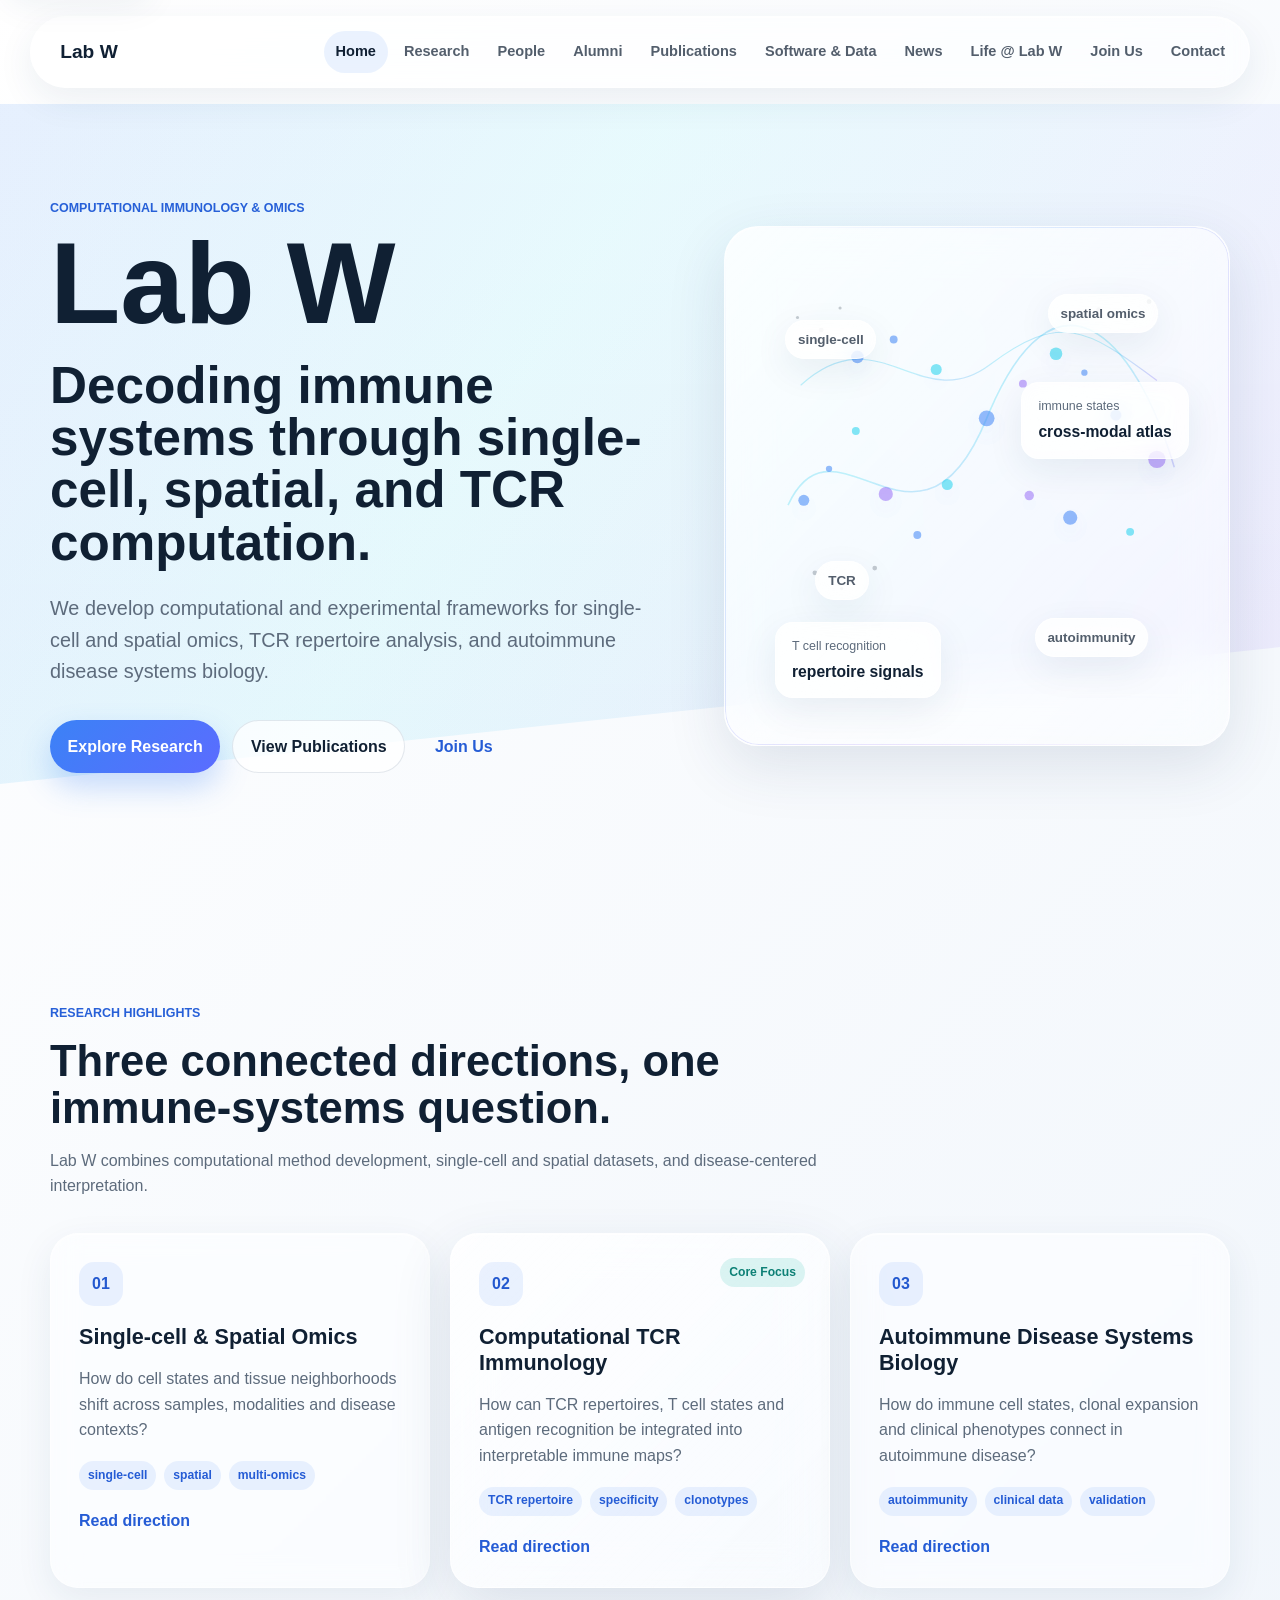
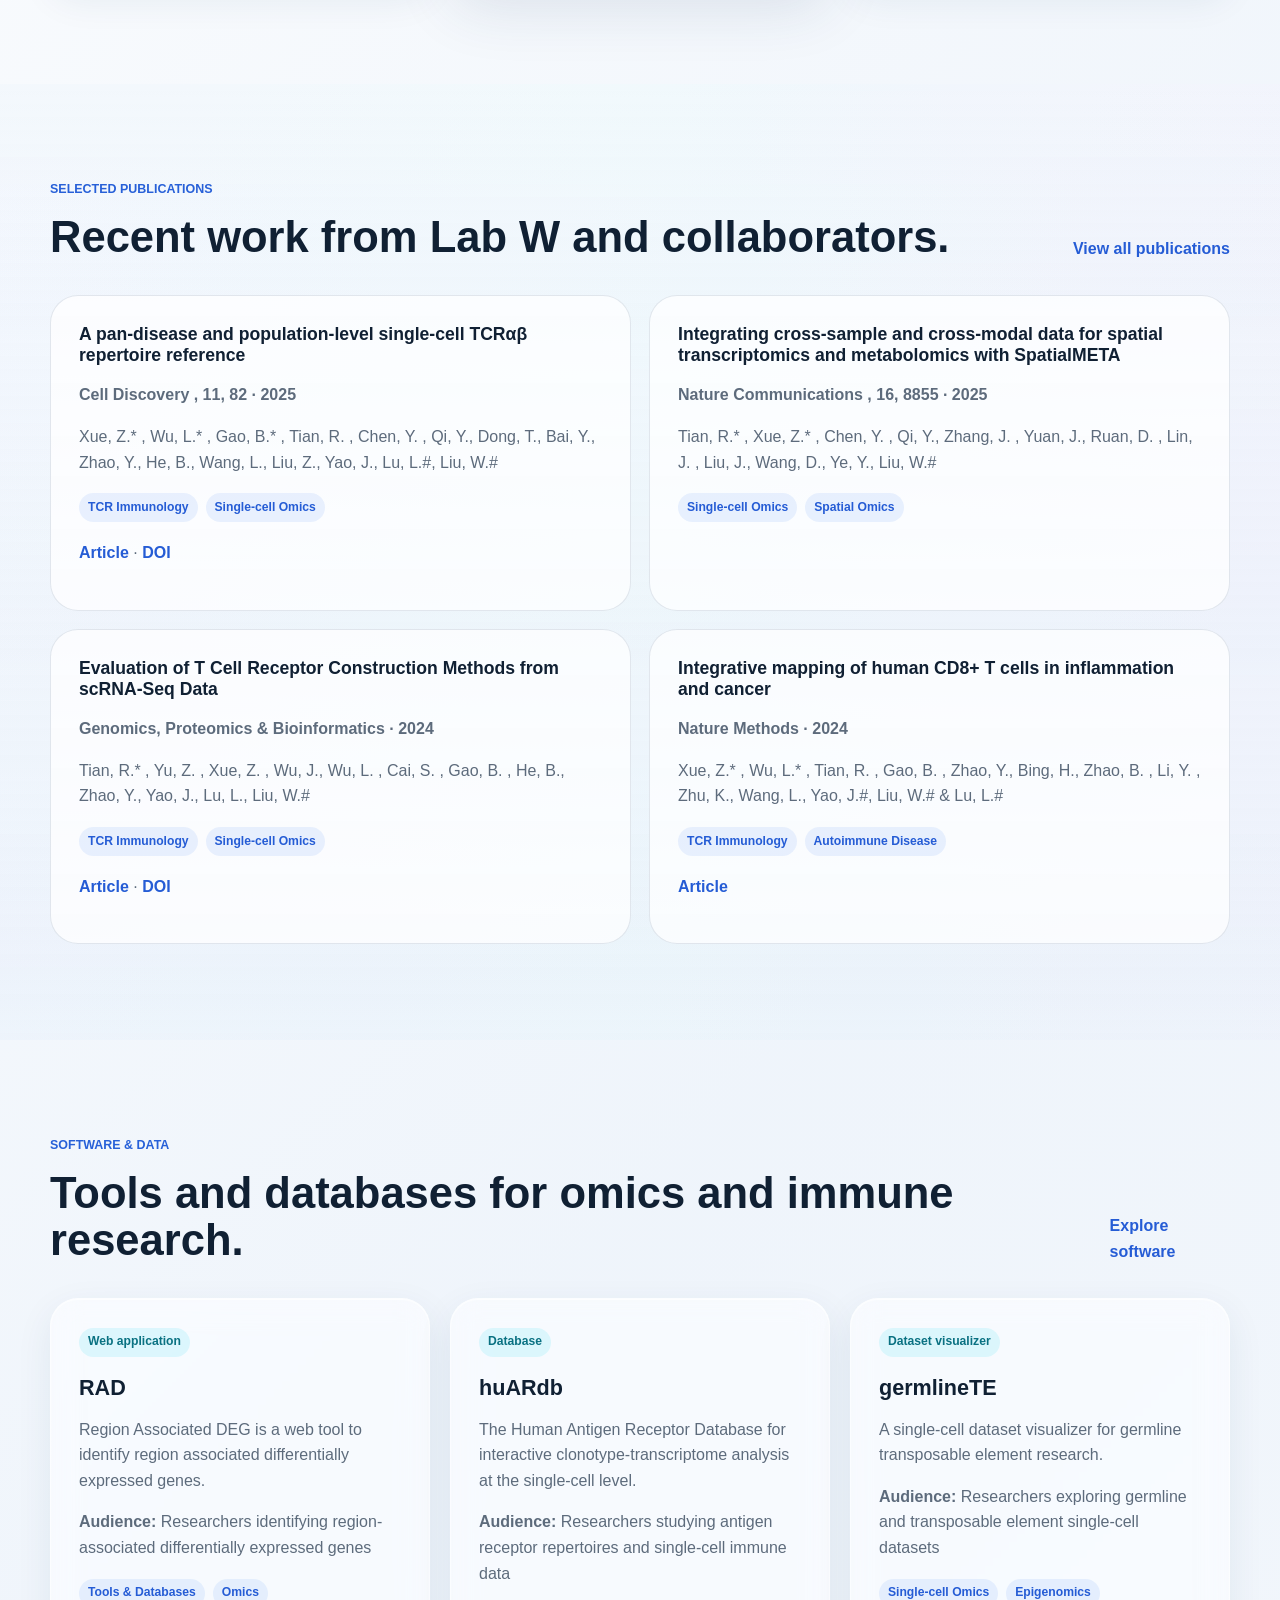
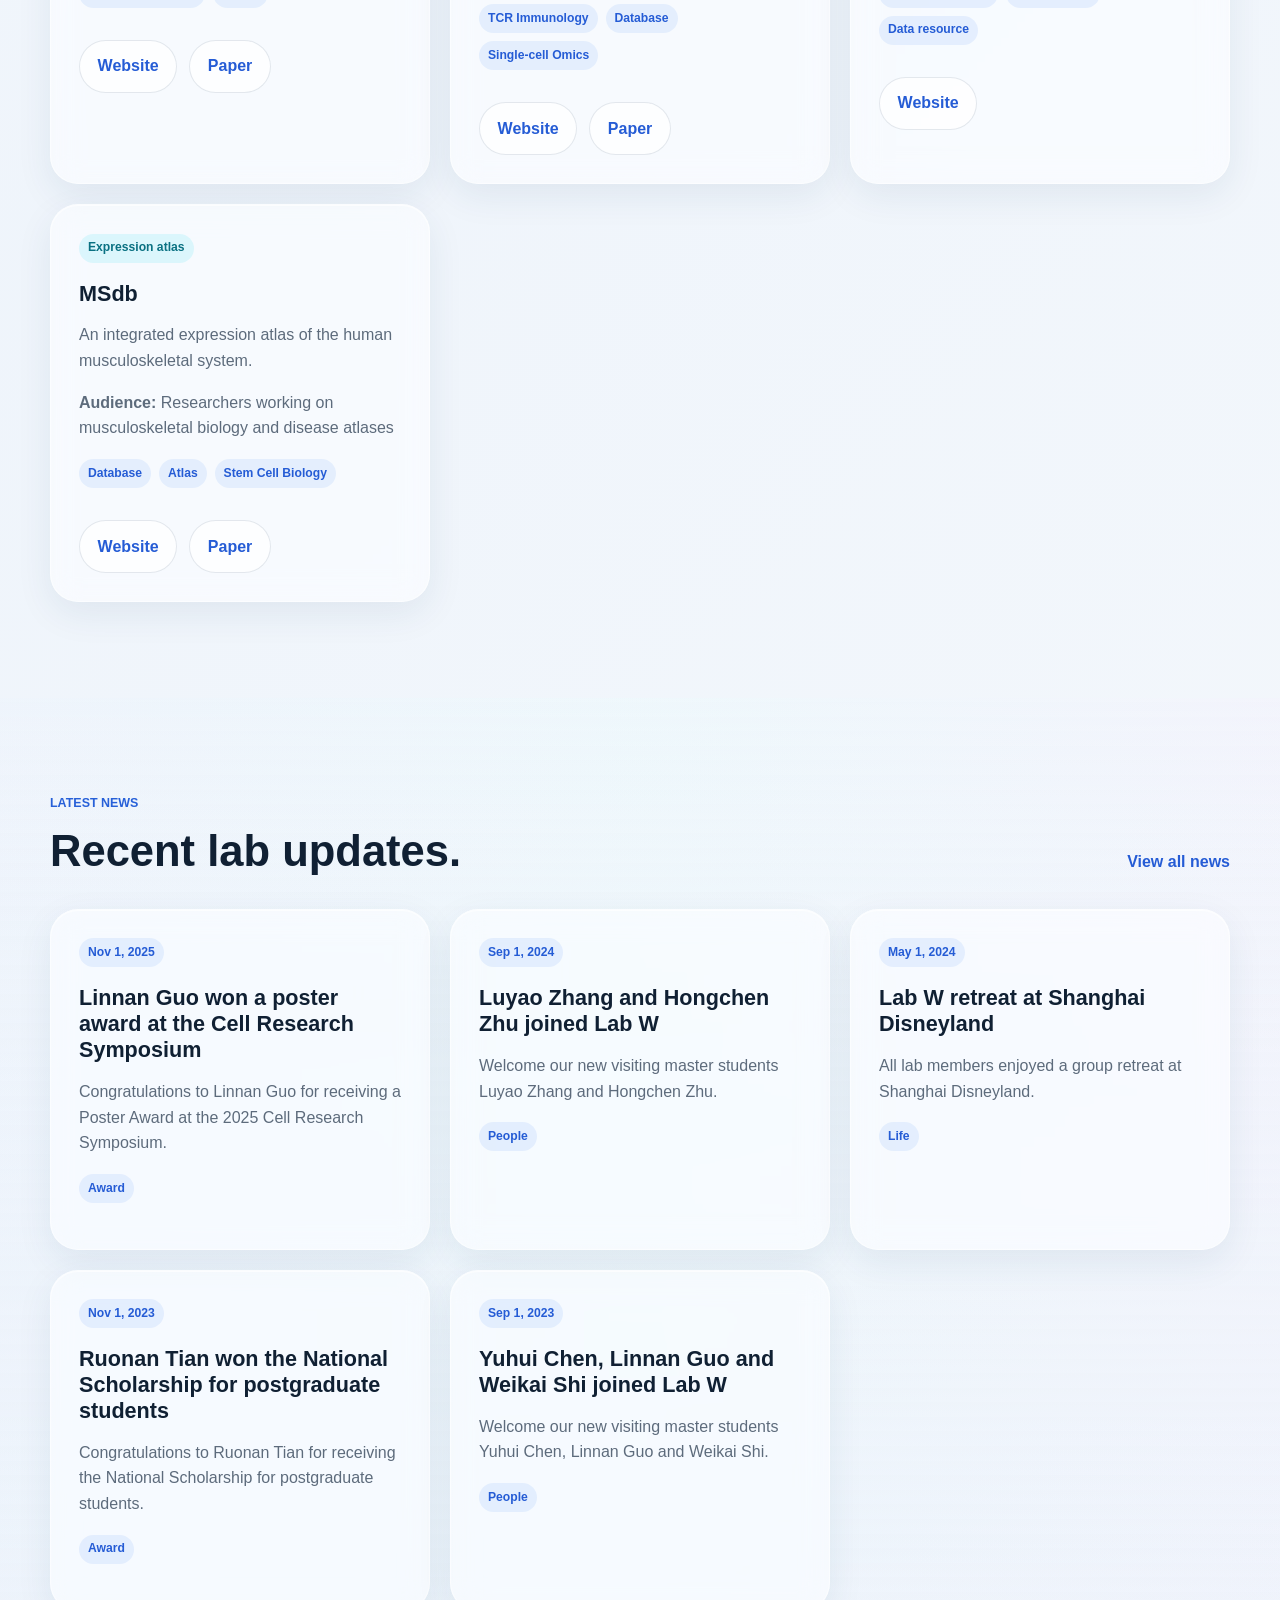
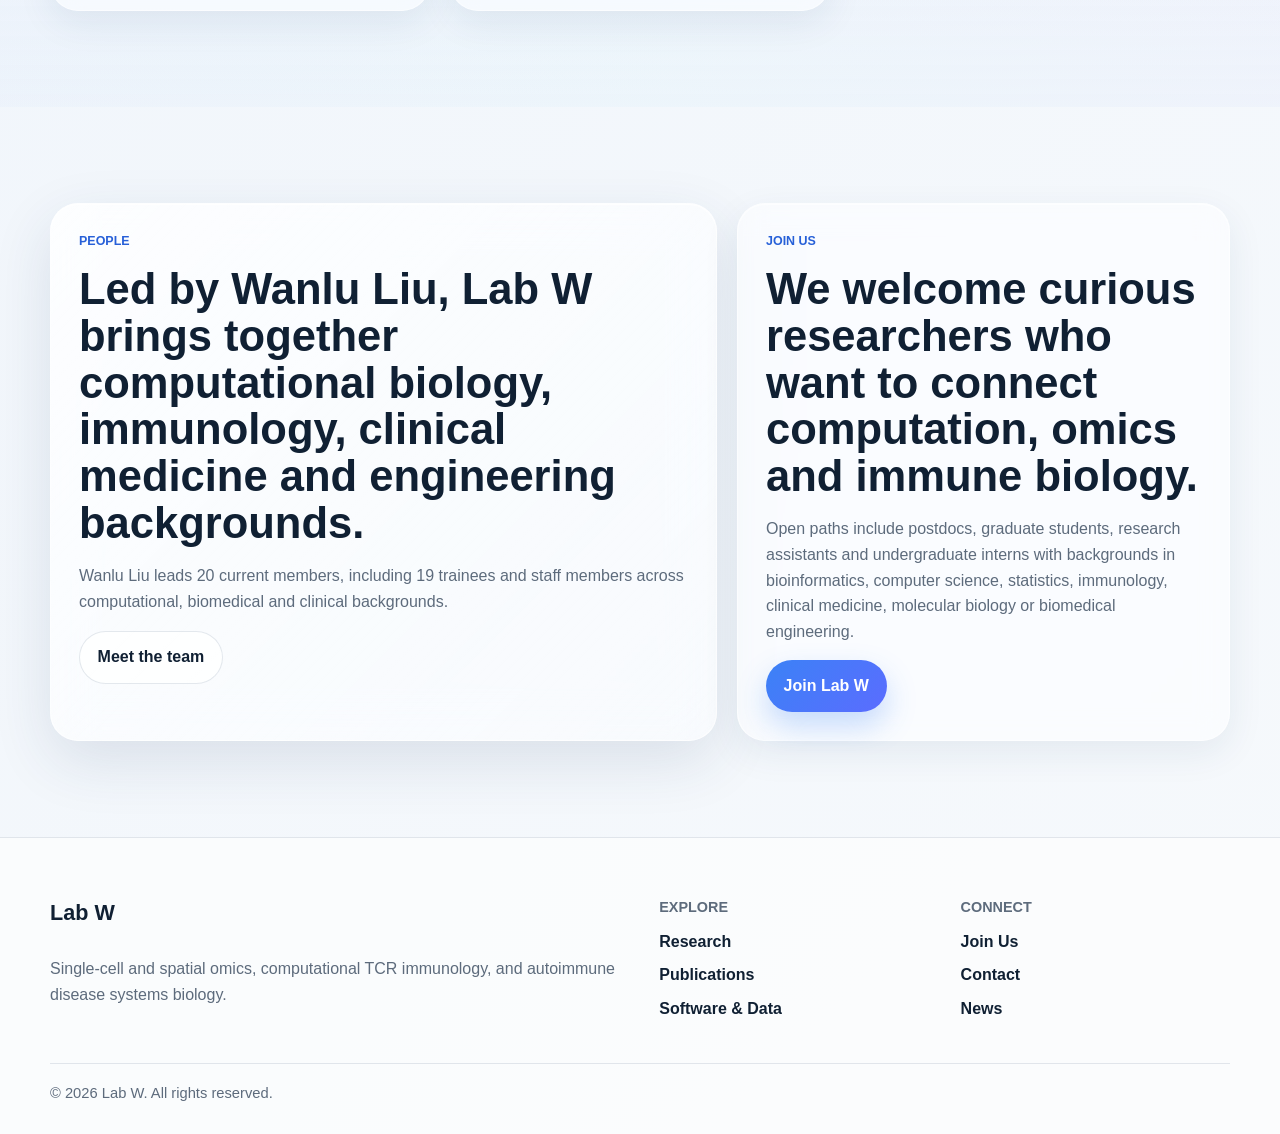
==== commit 612c0d0c: "Update Webpage v1" ====
--- a/index.html
+++ b/index.html
@@ -1,4073 +1,214 @@
-<!DOCTYPE html>
-<!-- * SAPHIR - The Coming Soon Template * Build Date: May 2018 * Last Update: May 2018 * Author: Madeon08 * Copyright (C) 2018-2XXX Madeon08 * This is a premium product available exclusively here : https://themeforest.net/user/Madeon08/portfolio *
--->
-<html lang="zxx" class="no-js">
-
-<head>
+<!doctype html>
+<html lang="en">
+  <head>
     <meta charset="utf-8">
-    <title>LabW | ZJU-UoE institute</title>
-    <meta name="description" content="We are a group of scientists from 🏫 ZJU-UoE Institute working on decoding puzzles in bio-medical sciences.">
-    <meta name="viewport" content="width=device-width, initial-scale=1.0">
-    <meta name="author" content="Wanlu Liu">
-    <meta http-equiv="cache-control" content="no-cache" />
-    <meta http-equiv="Pragma" content="no-cache" />
-    <meta http-equiv="expires" content="0" />
-    <!-- ================= Favicons ================== -->
-    <!-- Standard -->
+    <meta name="viewport" content="width=device-width, initial-scale=1">
+    <title>Lab W | Computational Immunology & Omics</title>
+    <meta name="description" content="Lab W develops single-cell and spatial omics technologies, computational TCR immunology methods, and integrative frameworks for autoimmune disease systems biology.">
     <link rel="shortcut icon" href="img/lab_logo_19AFDD_200x200.png">
-    <!-- Retina iPad Touch Icon-->
-    <link rel="apple-touch-icon" sizes="144x144" href="img/lab_logo_19AFDD_144x144_retina_ipad.png">
-    <!-- Retina iPhone Touch Icon-->
-    <link rel="apple-touch-icon" sizes="114x114" href="img/lab_logo_19AFDD_114x114_retina_iphone.png">
-    <!-- Standard iPad Touch Icon-->
-    <link rel="apple-touch-icon" sizes="72x72" href="img/lab_logo_19AFDD_72x72_standard_ipad.png">
-    <!-- Standard iPhone Touch Icon-->
-    <link rel="apple-touch-icon" sizes="57x57" href="img/lab_logo_19AFDD_57x57_standard_iphone.png">
-
-    <!-- ============== Resources style ============== -->
-    <link rel="stylesheet" type="text/css" href="css/style.css" />
-
-    <!-- Modernizr runs quickly on page load to detect features -->
-    <script src="js/modernizr.custom.js"></script>
-    <!-- Global site tag (gtag.js) - Google Analytics -->
-    <script async src="https://www.googletagmanager.com/gtag/js?id=UA-145401109-1"></script>
-    <script>
-        window.dataLayer = window.dataLayer || [];
-
-        function gtag() {
-            dataLayer.push(arguments);
-        }
-        gtag('js', new Date());
-
-        gtag('config', 'UA-145401109-1');
-    </script>
-</head>
-
-<body>
-
-    <!-- *** LOADING *** -->
-
-    <div id="loading">
-
-        <div class="loader">
-            <span class="dots">
-                .</span>
-            <span class="dots">
-                .</span>
-            <span class="dots">
-                .</span>
-            <span class="dots">
-                .</span>
-            <span class="dots">
-                .</span>
-            <span class="dots">
-                .</span>
-            <p class="loader__label">Lab W |
-                <span data-words="Zhejiang University|University of Edinburgh|ZJU-UoE Institute"></span>
-            </p>
-        </div>
-    </div>
-
-    <!-- *** / LOADING *** -->
-
-    <!-- *** Menu icon for opening/closing the menu on small screen *** -->
-
-    <button id="small-screen-menu">
-
-        <span class="custom-menu"></span>
-
-    </button>
-
-    <!-- *** / Menu icon *** -->
-
-    <!-- *** Background slideshow. Settings in js/vegas.js *** -->
-    <!-- The overlay that you can see over the slideshow is generated with the following CSS rule : .vegas-overlay, it can be found in your style.css file under V1. SLIDESHOW part -->
-    <div class="slideshow"></div>
-
-    <!-- Logo on top right -->
-    <a class="brand-logo" href="#Home">
-        <img src="img/lab_logo_web_left.png" alt="Lab W logo" class="img-fluid" style="width: 50pt;" />
-    </a>
-
-    <!-- *** Fullpage sections *** -->
-    <div id="fullpage">
-
-        <!-- +++ START - Home +++ -->
-        <div class="section" id="section0">
-
-            <section class="content-inside-section">
-
-                <div class="container">
-
-                    <div class="container-inside">
-
-                        <div class="main-content align-center">
-
-                            <!-- *** TEXT TITLE *** -->
-                            <h1>
-                                <img src="img/labw_logo_white.png" alt="Lab W fullpage" class="img-fluid" style="zoom: 0.75;" /><br> life decoders
-                            </h1>
-
-                            <!-- *** COUNTDOWN TITLE *** -->
-                            <!-- Set your date at the bottom of js/jquery.countdown.js -->
-
-                            <!-- <h1> official launch in<br> <span id="getting-started"></span> </h1> -->
-
-                            <p class="on-home">Explore the World & Adventure in Science
-                            </p>
-
-                            <br>
-
-                            <div class="command">
-
-                                <!-- ********** IF YOU WANT TO USE MORE POPUPS, SEE THE RECOMMENDATIONS AT THE END OF js/dialogFx.js ********** -->
-                                <a id="popup_somedialog_1" data-dialog="somedialog_1" class="trigger light-btn colored">
-
-                                    <span id="first-text">JOIN
-                                        US @ LAB W!</span>
-
-                                    <span id="second-text">START
-                                        DECODING</span>
-                                    <!-- On this span, it's important to use a text smaller or equal than the first one (here: Weekly Newsletter) to avoid any troubles -->
-                                </a>
-
-                                <a id="button-more" class="light-btn" href="#About">Explore
-                                    <span class="ask-to-scroll">
-                                        <span class="arrow">
-                                            <span></span>
-                                            <span></span></span>
-                                        <span class="arrow">
-                                            <span></span>
-                                            <span></span></span>
-                                        <span class="arrow">
-                                            <span></span>
-                                            <span></span></span>
-                                    </span>
-                                </a>
-
-                                <div class="clear"></div>
-
-                            </div>
-                        </div>
-                    </div>
-                </div>
-            </section>
-
-        </div>
-        <!-- +++ END - Home +++ -->
-
-        <!-- +++ START - About +++ -->
-        <div class="section" id="section1">
-
-            <section class="content-inside-section">
-
-                <div class="container">
-
-                    <div class="container-inside">
-
-                        <div class="main-content">
-
-                            <span class="section-name">ABOUT
-                                US</span>
-
-                            <h2>Who Are We</h2>
-
-                            <span class="separator"></span>
-
-                            <div class="row">
-
-                                <!--	<div class="col-12 col-lg-6">  -->
-
-                                <p>We are a group of scientists from <a href="http://zje.intl.zju.edu.cn/zje/home/index" target="_blank" class="link_in_text">
-                                        🏫 ZJU-UoE Institute
-                                    </a> working on decoding puzzles in bio-medical sciences. Topics we are interested in include
-                                    <font color="#19afdd">
-                                        epigenetic</font>
-                                    regulation of transposable elements in stem cells and cancer,
-                                    <font color="#19afdd">
-                                        genomics</font>
-                                    technology and
-                                    <font color="#19afdd">
-                                        bioinformatic</font>
-                                    algorithm development.
-                                    <br> By combining both
-                                    <font color="#19afdd">
-                                        "wet lab"</font>
-                                    (experimental 🔬) and
-                                    <font color="#19afdd">
-                                        "dry lab"</font>
-                                    (computational 💻) approaches, we hope to provide our unique expertises in advancing our understandings for bio-medical sciences.
-                                </p>
-                                <p>
-                                    我们是一群来自浙江大学爱丁堡大学联合学院 🏫的生物医学方向的科学家。我们研究的内容包括干细胞细胞命运决定中的
-                                    <font color="#19afdd">
-                                        表观遗传调控机制</font>，
-                                    <font color="#19afdd">
-                                        基因组学大数据挖掘</font>以及
-                                    <font color="#19afdd">
-                                        生物信息算法及工具</font>
-                                    的开发。我们实验室由一群来自生物学、临床医学、基础医学、生物医学以及生物信息学不同学科背景的博士后、研究生、科研助理及本科生组成。通过”干实验“（计算相关 💻）以及”湿实验“（实验技术 🔬）相结合的手段，我们希望以我们独特的视角来研究生物医学中重要的科学问题。
-                                </p>
-                                <!-- </div> -->
-                            </div>
-                        </div>
-                    </div>
-                </div>
-            </section>
-
-        </div>
-        <!-- +++ END - About +++ -->
-
-        <!-- +++ START - Research +++ -->
-        <div class="section" id="section2">
-
-            <section class="content-inside-section">
-
-                <div class="container">
-
-                    <div class="container-inside">
-
-                        <div class="main-content">
-
-                            <span class="section-name">RESEARCH</span>
-
-                            <h2>We Are Exploring</h2>
-
-                            <span class="separator"></span>
-
-                            <div class="row">
-                                <div class="col-12 col-lg-6 block-item">
-
-                                    <a href="img/slide1.png" data-featherlight="image" data-title="Unmasking cell pluripotency and transposable elements" data-text="
-                                                Even though transposable elements consist about half of human genome, their functions are less understood. For decades, they are believed to
-        										be 'Junk DNA'. However, with recent studies on transposable elements, scientists have found they actually involve in various important biological
-        										process and diseases progress. Transposable elements can be classified into DNA transposns and retrotransposons. Based on their structure,
-        										some of them are still active jumping while other are not. Normally transposable elements are properly silenced by epigenetic mechnisms such as DNA methyaltion.
-        										Lost of such epigenetic silencing mechanims will lead to activation of transposable elements and occurrence of disease such as cancer. Questions we are interested
-        										in exploring in this field including 'function of TE in stem cells and cancer' and 'epigenetics mechanisms that silencing transposable elements'.
-        										">
-                                        <img src="img/slide1-optim.png" alt="Item 1" class="img-fluid item-gallery" />
-                                        <h2>Biomedical science
-                                            <small>UNMASKING CELL PLURIPOTENCY</small>
-                                        </h2>
-
-                                    </a>
-                                    <p>
-                                        <ol>
-                                            <li>
-                                                Epigenetic regulation of cell fate determination in human embryonic stem cells and mesenchymal stem cells
-                                            </li>
-                                            <span class="separator" style="height: 1px; margin: 5px 0"></span>
-                                            <li>
-                                                Epigenetic mechanisms of retrotransposon silencing in mammalian systems
-                                            </li>
-                                        </ol>
-                                    </p>
-
-                                </div>
-
-                                <div class="col-12 col-lg-6 block-item">
-
-                                    <a href="img/slide2.png" data-featherlight="image" data-title="Databases and deep learning driven analysis of multi-modal single-cell data" data-text="With the advancement of molecular biology, seqeuncing and genomics technology, 
-                                                    tons of data have been produced in the past decades. Meanwhile, with the fast development of deep learning in other field including image recognition, speek transcription and text translation, AI algorithms
-        											have been gradually developed for genomics to help biologists to mine millions of genomics/bio-medical data produced. We believe with the exponential
-        											expansion of genomics data size, this would be the future. Thus, we are enthusiastic about developing comprehensive database for sequencing data and AI agumented genomics algorithms to help biologist/medical doctors to
-        											better understand the science behind. We mainly focus on single-cell immune profiling sequencing data and deep-learning based model to integrate large scale and heterogeneous single cell datasets.">
-                                        <img src="img/slide2-optim.png" alt="Item 1" class="img-fluid item-gallery" />
-                                        <h2>Bioinformatics
-                                            <small>DATA-DRIVEN BIOMEDICINE</small>
-                                        </h2>
-                                    </a>
-
-                                    <p>
-                                        <ol>
-                                            <li>
-                                                Development of bioinformatics algorithms and databases for epigenetic multiomics and single-cell omics data
-                                            </li>
-                                            <span class="separator" style="height: 1px; margin: 5px 0"></span>
-                                            <li>
-                                                Development of computational Immunology Algorithm based on deep learning
-                                            </li>
-                                        </ol>
-                                    </p>
-
-                                </div>
-
-
-                            </div>
-                        </div>
-                    </div>
-                </div>
-            </section>
-
-        </div>
-        <!-- +++ END - Research +++ -->
-
-        <!-- +++ START - Team +++ -->
-        <div class="section" id="section3">
-
-            <section class="content-inside-section">
-
-                <div class="container">
-
-                    <div class="container-inside">
-
-                        <div class="main-content">
-
-                            <span class="section-name">MEMBERS</span>
-
-                            <h2>Meet Our Team</h2>
-
-                            <span class="separator"></span>
-                            <div class="pre-scrollable">
-                                <!-- here start first row-->
-                                <div class="row">
-                                    <!--Wanlu-->
-                                    <div class="col-12 col-lg-4 block-item text-center">
-                                        <a class="trigger open_somedialog_wanlu" id="popup_somedialog_wanlu" data-dialog="somedialog_wanlu"><img src="img/wanlu_profile_10cmx10cm.png" alt="Wanlu Liu" class="img-fluid item-gallery profile_image" /></a>
-                                        <h3>Wanlu Liu, Ph.D.
-                                            <small>Principal
-                                                Investigator
-                                            </small>
-                                        </h3>
-                                        <p>Assistant Professor, ZJU-UoE institute, Zhejiang University
-                                        </p>
-                                        <a href="mailto:wanluliu@intl.zju.edu.cn" class="link_in_text">
-                                            📧
-                                            wanluliu@intl.zju.edu.cn</a>
-                                        <a href="https://person.zju.edu.cn/en/labw" target="_blank" class="link_in_text">
-                                            👩🏻‍💻 Personal
-                                            Homepage @
-                                            ZJU</a>
-                                    </div>
-                                    <!--Siqian-->
-                                    <div class="col-12 col-lg-4 block-item text-center">
-                                        <a class="trigger open_somedialog_siqian" id="popup_somedialog_siqian" data-dialog="somedialog_siqian">
-                                            <img src="img/siqian.png" alt="Siqian jin" class="img-fluid item-gallery profile_image" /></a>
-                                        <h3>Siqian Jin
-                                            <small>PH.D. Student</small>
-                                        </h3>
-                                        <p> M.S., Clinal Medicine (Ophthalmology), Wenzhou Medical University </p>
-                                        <a href="mailto:siqianjin@intl.zju.edu.cn" class="link_in_text">
-                                            📧
-                                            siqianjin@intl.zju.edu.cn</a>
-                                    </div>
-                                    <!--Dengfeng-->
-                                    <div class="col-12 col-lg-4 block-item text-center">
-                                        <a class="trigger open_somedialog_dengfeng" id="popup_somedialog_dengfeng" data-dialog="somedialog_dengfeng">
-                                            <img src="img/ruandengfeng_profile.png" alt="Dengfeng Ruan" class="img-fluid item-gallery profile_image" /></a>
-                                        <h3>Dengfeng Ruan
-                                            <small>Ph.D.
-                                                STUDENT,
-                                                CO-MENTORED
-                                                WITH DR.SHEN
-                                                WEILIANG</small>
-                                        </h3>
-                                        <p>M.S., Clinical Medicine (Surgery), Zhejiang University </p>
-                                        <a href="mailto:dfruan@zju.edu.com" class="link_in_text">
-                                            📧
-                                            dfruan@zju.edu.com</a>
-                                    </div>
-
-
-                                </div>
-                                <!-- here start second row-->
-                                <div class="row" style="margin-top: 2rem;">
-                                    <div class="w-100">
-                                    </div>
-                                    <!--Lize-->
-                                    <div class="col-12 col-lg-4 block-item text-center">
-                                        <a class="trigger open_somedialog_lize" id="popup_somedialog_lize" data-dialog="somedialog_lize">
-                                            <img src="img/lize.png" alt="Lize Wu" class="img-fluid item-gallery profile_image" /></a>
-                                        <h3>Lize Wu
-                                            <small>Ph.D.
-                                                Student</small>
-                                        </h3>
-                                        <p>Major in Biomedical science, ZJU-UoE Institute, Zhejiang University
-                                        </p><a href="mailto:lize.17@intl.zju.edu.cn" class="link_in_text">
-                                            📧
-                                            lize.17@intl.zju.edu.cn</a>
-                                    </div>
-                                    <!--ziwei-->
-                                    <div class="col-12 col-lg-4 block-item text-center">
-                                        <a class="trigger open_somedialog_ziwei" id="popup_somedialog_ziwei" data-dialog="somedialog_ziwei">
-                                            <img src="img/Ziwei_profile_10cmx10cm.png" alt="Ziwei Xue" class="img-fluid item-gallery profile_image" />
-                                            <h3>Ziwei Xue
-                                                <small>Ph.D.
-                                                    Student</small>
-                                            </h3>
-                                            <p>Major in Biomedical science, ZJU-UoE Institute, Zhejiang University
-                                            </p>
-                                            <a href="mailto:ziwei.17@intl.zju.edu.cn" class="link_in_text">
-                                                📧
-                                                ziwei.17@intl.zju.edu.cn</a>
-                                            <a href="https://beiusxzw.github.io/">
-                                                Personal
-                                                website </a>
-                                    </div>
-                                    <!--ruonan-->
-                                    <div class="col-12 col-lg-4 block-item text-center">
-                                        <a class="trigger open_somedialog_ruonan" id="popup_somedialog_ruonan" data-dialog="somedialog_ruonan">
-                                            <img src="img/ruonan.png" alt="Ruonan Tian" class="img-fluid item-gallery profile_image" /></a>
-                                        <h3>Ruonan Tian
-                                            <small>PH.D.
-                                                Student</small>
-                                        </h3>
-                                        <p>Major in Bioinformatics, Huazhong Agricultural University
-                                        </p><a href="mailto:ruonan.21@intl.zju.edu.cn" class="link_in_text">
-                                            📧
-                                            ruonan.21@intl.zju.edu.cn</a>
-
-                                    </div>
-                                </div>
-                                <!-- here start fourth row-->
-                                <div class="row" style="margin-top: 2rem;">
-                                    <div class="w-100">
-                                    </div>
-                                    <!--yuhui-->
-                                    <div class="col-12 col-lg-4 block-item text-center">
-                                        <a class="trigger open_somedialog_yuhui" id="popup_somedialog_yuhui" data-dialog="somedialog_yuhui">
-                                            <img src="img/yuhui.png" alt="yuhui Yu" class="img-fluid item-gallery profile_image" /></a>
-                                        <h3>Yuhui Chen
-                                            <small>Master Student</small>
-                                        </h3>
-                                        <p>Major in Marine Biology, Hohai University
-                                        </p><a href="mailto:yuhui.23@intl.zju.edu.cn" class="link_in_text">
-                                            📧
-                                            yuhui.23@intl.zju.edu.cn</a>
-                                    </div>
-                                    <!--weikai-->
-                                    <div class="col-12 col-lg-4 block-item text-center">
-                                        <a class="trigger open_somedialog_weikai" id="popup_somedialog_weikai" data-dialog="somedialog_weikai">
-                                            <img src="img/weikai.png" alt="weikai Yu" class="img-fluid item-gallery profile_image" /></a>
-                                        <h3>Weikai Shi
-                                            <small>Master Student</small>
-                                        </h3>
-                                        <p>Major in Biotechnology, Harbin Institute of Technology
-                                        </p><a href="mailto:weikai.23@intl.zju.edu.cn" class="link_in_text">
-                                            📧
-                                            weikai.23@intl.zju.edu.cn</a>
-                                    </div>
-                                    <!--ziyang-->
-                                    <div class="col-12 col-lg-4 block-item text-center">
-                                        <a class="trigger open_somedialog_ziyang" id="popup_somedialog_ziyang" data-dialog="somedialog_ziyang">
-                                            <img src="img/ziyang.png" alt="ziyang Yu" class="img-fluid item-gallery profile_image" /></a>
-                                        <h3>Ziyang Li
-                                            <small>PH.D. Student</small>
-                                        </h3>
-                                        <p>Major in Clinical medicine, Shandong University
-                                        </p><a href="mailto:ziyang.23@intl.zju.edu.cn" class="link_in_text">
-                                            📧
-                                            ziyang.23@intl.zju.edu.cn</a>
-                                    </div>
-                                </div>
-
-                                <!-- here start fifth row-->
-                                <div class="row" style="margin-top: 2rem;">
-                                    <div class="w-100">
-                                    </div>
-                                    <!--linnan-->
-                                    <div class="col-12 col-lg-4 block-item text-center">
-                                        <a class="trigger open_somedialog_linnan" id="popup_somedialog_linnan" data-dialog="somedialog_linnan">
-                                            <img src="img/linnan.png" alt="linnan Yu" class="img-fluid item-gallery profile_image" /></a>
-                                        <h3>Linnan Guo
-                                            <small>Master Student</small>
-                                        </h3>
-                                        <p>Major in Information Management and Information System, China Pharmaceutical University
-                                        </p><a href="mailto:22360240@zju.edu.cn" class="link_in_text">
-                                            📧
-                                            22360240@zju.edu.cn</a>
-                                    </div>
-                                    <!--luyao-->
-                                    <div class="col-12 col-lg-4 block-item text-center">
-                                        <a class="trigger open_somedialog_luyao" id="popup_somedialog_luyao" data-dialog="somedialog_luyao">
-                                            <img src="img/luyao.png" alt="luyao Zhang" class="img-fluid item-gallery profile_image" /></a>
-                                        <h3>Luyao Zhang
-                                            <small>Master Student</small>
-                                        </h3>
-                                        <p>Major in Bioengineering, Ningbo Tech University
-                                        </p><a href="mailto:luyao.24@intl.zju.edu.cn" class="link_in_text">
-                                            📧
-                                            luyao.24@intl.zju.edu.cn</a>
-                                    </div>
-                                    <!--jiongxin-->
-                                    <div class="col-12 col-lg-4 block-item text-center">
-                                        <a class="trigger open_somedialog_jiongxin" id="popup_somedialog_jiongxin" data-dialog="somedialog_jiongxin">
-                                            <img src="img/jiongxin.png" alt="jiongxin Yu" class="img-fluid item-gallery profile_image" /></a>
-                                        <h3>Jiongxin Wang
-                                            <small>PH.D. Student</small>
-                                        </h3>
-                                        <p>Major in Management and information system, University of Manchester
-                                        </p><a href="mailto:jiongxin.23@intl.zju.edu.cn" class="link_in_text">
-                                            📧
-                                            jiongxin.23@intl.zju.edu.cn</a>
-                                    </div>
-
-                                </div>
-                                <!--here start sixth row-->
-                                <div class="row" style="margin-top: 2rem;">
-                                    <div class="w-100">
-                                    </div>
-                                    <!--xirui-->
-                                    <div class="col-12 col-lg-4 block-item text-center">
-                                        <a class="trigger open_somedialog_xirui" id="popup_somedialog_xirui" data-dialog="somedialog_xirui">
-                                            <img src="img/xirui.png" alt="xirui Yu" class="img-fluid item-gallery profile_image" /></a>
-                                        <h3>Xirui Yin
-                                            <small>PH.D. Student</small>
-                                        </h3>
-                                        <p>Major in pharmacy, Jilin University
-                                        </p><a href="mailto:xirui1.22@intl.zju.edu.cn" class="link_in_text">
-                                            📧
-                                            xirui1.22@intl.zju.edu.cn</a>
-                                    </div>
-                                    <!--chencheng-->
-                                    <div class="col-12 col-lg-4 block-item text-center">
-                                        <a class="trigger open_somedialog_chencheng" id="popup_somedialog_chencheng" data-dialog="somedialog_chencheng">
-                                            <img src="img/chencheng.png" alt="Cheng Chen" class="img-fluid item-gallery profile_image" /></a>
-                                        <h3>Cheng Chen
-                                            <small>Administrative Assistant</small>
-                                        </h3>
-                                        <p>B.Mgt., Business Administration, Ningbo University
-                                        </p><a href="mailto:chengc1@intl.zju.edu.cn" class="link_in_text">
-                                            📧
-                                            chengc1@intl.zju.edu.cn</a>
-                                    </div>
-                                    <!--luoyao sun-->
-                                    <div class="col-12 col-lg-4 block-item text-center">
-                                        <a class="trigger open_somedialog_luoyaosun" id="popup_somedialog_luoyaosun" data-dialog="somedialog_luoyaosun">
-                                            <img src="img/sunluyao.png" alt="Luoyao Sun" class="img-fluid item-gallery profile_image" /></a>
-                                        <h3>Luoyao Sun
-                                            <small>Research Assistant</small>
-                                        </h3>
-                                        <p>Major in Traditional Chinese Pharmacy, Shanghai University of Traditional Chinese Medicine
-                                        </p><a href="mailto:sly220@outlook.com" class="link_in_text">
-                                            📧
-                                            sly220@outlook.com</a>
-                                    </div>
-
-                                </div>
-                                <!--here start seventeenth row-->
-                                <div class="row" style="margin-top: 2rem;">
-                                    <div class="w-100">
-                                    </div>
-                                    <!--bingkang-->
-                                    <div class="col-12 col-lg-4 block-item text-center">
-                                        <a class="trigger open_somedialog_bingkang" id="popup_somedialog_bingkang" data-dialog="somedialog_bingkang">
-                                            <img src="img/bingkang.png" alt="bingkang Yu" class="img-fluid item-gallery profile_image" /></a>
-                                        <h3>Bingkang Zhao
-                                            <small>UNDERGRADUATE RESEARCHER</small>
-                                        </h3>
-                                        <p>Major in Bioinformatics, ZJU-UoE Institute, Zhejiang University
-                                        </p><a href="mailto:bingkang.22@intl.zju.edu.cn" class="link_in_text">
-                                            📧
-                                            bingkang.22@intl.zju.edu.cn</a>
-                                    </div>
-                                    <!--zhouyue-->
-                                    <div class="col-12 col-lg-4 block-item text-center">
-                                        <a class="trigger open_somedialog_zhouyue" id="popup_somedialog_zhouyue" data-dialog="somedialog_zhouyue">
-                                            <img src="img/zhouyue.png" alt="zhouyue Zhu" class="img-fluid item-gallery profile_image" /></a>
-                                        <h3>Zhouyue Zhu
-                                            <small>UNDERGRADUATE RESEARCHER</small>
-                                        </h3>
-                                        <p>Major in Bioinformatics, ZJU-UoE Institute, Zhejiang University
-                                        </p><a href="mailto:zhouyue.23@intl.zju.edu.cn" class="link_in_text">
-                                            📧zhouyue.23@intl.zju.edu.cn  </a>
-                                    </div>
-                                    <!--anni-->
-                                    <div class="col-12 col-lg-4 block-item text-center">
-                                        <a class="trigger open_somedialog_anni" id="popup_somedialog_anni" data-dialog="somedialog_anni">
-                                            <img src="img/anni.png" alt="anni Gao" class="img-fluid item-gallery profile_image" /></a>
-                                        <h3>Anni Gao
-                                            <small>UNDERGRADUATE RESEARCHER</small>
-                                        </h3>
-                                        <p>Major in Biomedical Informatics, ZJU-UoE Institute, Zhejiang University
-                                        </p><a href="mailto:anni.21@intl.zju.edu.cn" class="link_in_text">
-                                            📧anni.21@intl.zju.edu.cn</a>
-                                    </div>
-                                </div>
-                                <!--here start eighth row-->
-                                <div class="row" style="margin-top: 2rem;">
-                                    <div class="w-100">
-                                    </div>
-                                    <!--hongan-->
-                                    <div class="col-12 col-lg-4 block-item text-center">
-                                        <a class="trigger open_somedialog_hongan" id="popup_somedialog_hongan" data-dialog="somedialog_hongan">
-                                            <img src="img/hongan.png" alt="hongan Chen" class="img-fluid item-gallery profile_image" /></a>
-                                        <h3>Hongan Chen
-                                            <small>UNDERGRADUATE RESEARCHER</small>
-                                        </h3>
-                                        <p>Major in Biological Sciences, ZJU-UoE Institute, Zhejiang University
-                                        </p><a href="mailto:hongan.21@intl.zju.edu.cn" class="link_in_text">
-                                            📧hongan.21@intl.zju.edu.cn</a>
-                                    </div>
-                                    <!--zhou jun-->
-                                    <div class="col-12 col-lg-4 block-item text-center">
-                                        <a class="trigger open_somedialog_zhoujun" id="popup_somedialog_zhoujun" data-dialog="somedialog_zhoujun">
-                                            <img src="img/zhoujun.png" alt="Jun Zhou" class="img-fluid item-gallery profile_image" /></a>
-                                        <h3>Jun Zhou
-                                            <small>Research Assistant</small>
-                                        </h3>
-                                        <p>M.S., Biochemistry and Molecular Biology, Shanghai University
-                                        </p><a href="mailto:junzhou@intl.zju.edu.cn" class="link_in_text">
-                                            📧junzhou@intl.zju.edu.cn</a>
-                                    </div>
-                                </div>
-                            </div>
-                        </div>
-                    </div>
-                </div>
-            </section>
-
-        </div>
-        <!-- +++ END - Team +++ -->
-        <!-- +++ START - Cat +++ -->
-        <div class="section" id="section4">
-
-            <section class="content-inside-section">
-
-                <div class="container">
-
-                    <div class="container-inside">
-
-                        <div class="main-content">
-
-                            <span class="section-name">Cat</span>
-
-                            <h2>Meet Our Cats</h2>
-
-                            <span class="separator"></span>
-                            <div class="pre-scrollable">
-                                <div class="row">
-                                    <div class="col-12 col-lg-4 block-item text-center">
-                                        <a class="trigger open_somedialog_juno" id="popup_somedialog_juno" data-dialog="somedialog_juno">
-                                            <img src="img/cat/juno.jpg" alt="sql" class="img-fluid item-gallery profile_image" /></a>
-                                        <h3>juno
-                                            <p> Host: Wanlu Liu</p>
-                                        </h3>
-                                    </div>
-                                    <div class="col-12 col-lg-4 block-item text-center">
-                                        <a class="trigger open_somedialog_sql" id="popup_somedialogcola_sql" data-dialog="somedialog_sql">
-                                            <img src="img/cat/sql.jpg" alt="sql" class="img-fluid item-gallery profile_image" /></a>
-                                        <h3>Sql
-                                            <p> Host: Wanlu Liu</p>
-                                        </h3>
-                                    </div>
-                                    <div class="col-12 col-lg-4 block-item text-center">
-                                        <a class="trigger open_somedialog_cola" id="popup_somedialogcola_Cola" data-dialog="somedialog_cola">
-                                            <img src="img/cat/Cola.jpg" alt="Cola" class="img-fluid item-gallery profile_image" /></a>
-                                        <h3>Cola
-                                            <p> Host: Junxin lin</p>
-                                        </h3>
-                                    </div>
-
-                                </div>
-                                <!--here the second row cat-->
-                                <div class="row" style="margin-top: 2rem;">
-                                    <div class="w-100">
-                                    </div>
-                                    <div class="col-12 col-lg-4 block-item text-center">
-                                        <a class="trigger open_somedialog_tutu" id="popup_somedialogcola_tutu" data-dialog="somedialog_tutu">
-                                            <img src="img/cat/tutu.png" alt="tutu" class="img-fluid item-gallery profile_image" /></a>
-                                        <h3>Tutu
-                                            <p> Host: Junxin lin</p>
-                                        </h3>
-                                    </div>
-                                    <div class="col-12 col-lg-4 block-item text-center">
-                                        <a class="trigger open_somedialog_kiki" id="popup_somedialog_kiki" data-dialog="somedialog_kiki">
-                                            <img src="img/cat/Kiki.jpg" alt="Kiki" class="img-fluid item-gallery profile_image" /></a>
-                                        <h3>Kiki
-                                            <p> Host: Xinyu Xiang</p>
-                                        </h3>
-                                    </div>
-                                    <div class="col-12 col-lg-4 block-item text-center">
-                                        <a class="trigger open_somedialog_lark" id="popup_somedialog_lark" data-dialog="somedialog_lark">
-                                            <img src="img/cat/Lark.png" alt="lark" class="img-fluid item-gallery profile_image" /></a>
-                                        <h3>Lark
-                                            <p> Host: Lize Wu</p>
-                                        </h3>
-                                    </div>
-                                </div>
-                                <!--here the third row cat-->
-                                <div class="row" style="margin-top: 2rem;">
-                                    <div class="w-100">
-                                    </div>
-                                    <div class="col-12 col-lg-4 block-item text-center">
-                                        <a class="trigger open_somedialog_qiuqiu" id="popup_somedialogcola_qiuqiu" data-dialog="somedialog_qiuqiu">
-                                            <img src="img/cat/qiuqiu.png" alt="Qiuqiu" class="img-fluid item-gallery profile_image" /></a>
-                                        <h3>Qiuqiu
-                                            <p> Host: Ruonan Tian</p>
-                                        </h3>
-                                    </div>
-                                    <div class="col-12 col-lg-4 block-item text-center">
-                                        <a class="trigger open_somedialog_mibu" id="popup_somedialogcola_mibu" data-dialog="somedialog_mibu">
-                                            <img src="img/cat/mibu.png" alt="mibu" class="img-fluid item-gallery profile_image" /></a>
-                                        <h3>Mibu
-                                            <p> Host: Siqian Jin</p>
-                                        </h3>
-                                    </div>
-                                    <div class="col-12 col-lg-4 block-item text-center">
-                                        <a class="trigger open_somedialog_littleeggette" id="popup_somedialogcola_littleeggette" data-dialog="somedialog_littleeggette">
-                                            <img src="img/cat/little eggette.jpg" alt="littleeggette" class="img-fluid item-gallery profile_image" /></a>
-                                        <h3>Miss Mei
-                                            <p> Host: Siqian Jin</p>
-                                        </h3>
-                                    </div>
-                                </div>
-                            </div>
-                        </div>
-                    </div>
-                </div>
-            </section>
-
-        </div>
-        <!-- +++ END - Cat +++ -->
-        <!-- +++ START- Alumni +++ -->
-        <div class="section" id="section5">
-
-            <section class="content-inside-section">
-
-                <div class="container">
-
-                    <div class="container-inside">
-
-                        <div class="main-content">
-
-                            <span class="section-name">ALUMNI</span>
-
-                            <h2>Previous Students</h2>
-
-                            <span class="separator"></span>
-                            <div class="pre-scrollable">
-                                <div class="row">
-                                    <div class="col-12 col-lg-4 block-item text-center">
-                                        <img src="img/luokaiwen_profile.png" alt="Kaiwen Luo" class="img-fluid item-gallery profile_image" />
-                                        <h3>Kaiwen Luo
-                                            <small>current Ph.D. Student at Caltech</small>
-                                        </h3>
-                                        <a href="mailto:kluo@caltech.edu" class="link_in_text">
-                                            📧
-                                            kluo@caltech.edu</a>
-                                    </div>
-                                    <div class="col-12 col-lg-4 block-item text-center">
-                                        <img src="img/ziyuan.png" alt="Ziyuan Han" class="img-fluid item-gallery profile_image" />
-                                        <h3> Ziyuan Han
-                                            <small>Current Ph.D. Student in UCSD </small>
-                                        </h3>
-                                        <p> B.S., Biomedical Science, Zhejiang University<br>B.S., Biomedical Science, University of Edinburgh</p><a href="mailto:z2han@ucsd.edu" class="link_in_text"> 📧z2han@ucsd.edu </a>
-                                    </div>
-                                    <div class="col-12 col-lg-4 block-item text-center">
-                                        <img src="img/shiqixu_10cmx10cm.png" alt="Shiqi Xu" class="img-fluid item-gallery profile_image" />
-                                        <h3>Shiqi Xu
-                                            <small>Undergraduate
-                                                Researcher</small>
-                                        </h3>
-                                        <p>Major in Biomedical Sciences, ZJU-UoE Institute, Zhejiang Univeristy
-                                        </p><a href="mailto:shiqix.18@intl.zju.edu.cn" class="link_in_text">
-                                            📧
-                                            shiqix.18@intl.zju.edu.cn</a>
-                                    </div>
-                                    <div class="col-12 col-lg-4 block-item text-center">
-                                        <img src="img/adele_profile_10cmx10cm.png" alt="Adele Valeria" class="img-fluid item-gallery profile_image" />
-                                        <h3>Adele Valeria
-                                            <small>Undergraduate
-                                                Researcher</small>
-                                        </h3>
-                                        <p>Major in Bioinformatics, ZJU-UoE Institute, Zhejiang Univeristy
-                                        </p><a href="mailto:Valeria.18@intl.zju.edu.cn" class="link_in_text">
-                                            📧
-                                            Valeria.18@intl.zju.edu.cn</a>
-                                    </div>
-                                    <!-- here start second row-->
-
-                                    <div class="col-12 col-lg-4 block-item text-center">
-                                        <img src="img/xiehanqi_profile_10cmx10cm.png" alt="Hanqi Xie" class="img-fluid item-gallery profile_image" />
-                                        <h3>Hanqi Xie
-                                            <small>Undergraduate
-                                                Researcher</small>
-                                        </h3>
-                                        <p>Major in Bioinformatics, ZJU-UoE Institute, Zhejiang Univeristy
-                                        </p><a href="mailto:Hanqi.18@intl.zju.edu.cn" class="link_in_text">
-                                            📧
-                                            Hanqi.18@intl.zju.edu.cn</a>
-                                    </div>
-                                    <div class="col-12 col-lg-4 block-item text-center">
-                                        <img src="img/yanranqiu_profile_10cmx10cm.png" alt="Yanran Qiu" class="img-fluid item-gallery profile_image" />
-                                        <h3>Yanran Qiu
-                                            <small>Undergraduate
-                                                Researcher</small>
-                                        </h3>
-                                        <p>Major in Bioinformatics, ZJU-UoE Institute, Zhejiang Univeristy
-                                        </p><a href="mailto:yanran.18@intl.zju.edu.cn" class="link_in_text">
-                                            📧
-                                            yanran.18@intl.zju.edu.cn</a>
-                                    </div>
-                                    <div class="col-12 col-lg-4 block-item text-center">
-                                        <img src="img/HouWei_profile_10cmx10cm.png" alt="Chook Hou Wei" class="img-fluid item-gallery profile_image" />
-                                        <h3>Chook Hou Wei
-                                            <small>Undergraduate
-                                                Researcher</small>
-                                        </h3>
-                                        <p>Major in Biomedical Science, ZJU-UoE Institute, Zhejiang University
-                                        </p><a href="mailto:houwei.18@intl.zju.edu.cn" class="link_in_text">
-                                            📧
-                                            houwei.18@intl.zju.edu.cn</a>
-                                    </div>
-
-                                    <div class="col-12 col-lg-4 block-item text-center">
-                                        <img src="img/Jingkai_profile_10cmx10cm.png" alt="Jingkai Chen" class="img-fluid item-gallery profile_image" />
-                                        <h3>Jingkai Chen
-                                            <small>Undergraduate
-                                                Researcher</small>
-                                        </h3>
-                                        <p>Major in Bioinformatics, ZJU-UoE Institute, Zhejiang University
-                                        </p><a href="mailto:jingkai.19@intl.zju.edu.cn" class="link_in_text">
-                                            📧
-                                            jingkai.19@intl.zju.edu.cn</a>
-                                    </div>
-                                    <div class="col-12 col-lg-4 block-item text-center">
-                                        <img src="img/weijian_profile_10cmx10cm.png" alt="Weijian Wang" class="img-fluid item-gallery profile_image" />
-                                        <h3>Weijian Wang
-                                            <small>Undergraduate
-                                                Researcher</small>
-                                        </h3>
-                                        <p>Major in Bioinformatics, ZJU-UoE Institute, Zhejiang University
-                                        </p><a href="mailto:weijian.19@intl.zju.edu.cn" class="link_in_text">
-                                            📧
-                                            weijian.19@intl.zju.edu.cn</a>
-                                    </div>
-                                    <!-- Pengshan Li -->
-                                    <div class="col-12 col-lg-4 block-item text-center">
-                                        <img src="img/pengshan.png" alt="Pengshan Li" class="img-fluid item-gallery profile_image" />
-                                        <h3>Pengshan Li
-                                            <small>Undergraduate
-                                                Researcher</small>
-                                        </h3>
-                                        <p>Major in Bioinformatics, ZJU-UoE Institute,Zhejiang University
-                                        </p><a href="mailto:pengshan.19@intl.zju.edu.cn" class="link_in_text">
-                                            📧
-                                            pengshan.19@intl.zju.edu.cn</a>
-
-                                    </div>
-                                    <!-- Lingyuan Ye-->
-                                    <div class="col-12 col-lg-4 block-item text-center">
-
-                                        <img src="img/lingyuan_profile_10cmx10cm.png" alt="Lingyuan Ye" class="img-fluid item-gallery profile_image" />
-                                        <h3>Lingyuan Ye
-                                            <small>Undergraduate
-                                                Researcher</small>
-                                        </h3>
-                                        <p>Major in Bioinformatics, ZJU-UoE Institute, Zhejiang University
-                                        </p><a href="mailto:lingyuan.19@intl.zju.edu.cn" class="link_in_text">
-                                            📧
-                                            lingyuan.19@intl.zju.edu.cn</a>
-                                    </div>
-
-                                    <div class="col-12 col-lg-4 block-item text-center">
-                                        <img src="img/lanqi_profile_10cmx10cm.png" alt="Lanqi Wu" class="img-fluid item-gallery profile_image" />
-                                        <h3>Lanqi Wu
-                                            <small>Undergraduate
-                                                Researcher</small>
-                                        </h3>
-                                        <p>Major in Bioinformatics, ZJU-UoE Institute, Zhejiang Univeristy
-                                        </p><a href="mailto:lanqi.18@intl.zju.edu.cn" class="link_in_text">
-                                            📧
-                                            lanqi.18@intl.zju.edu.cn</a>
-                                    </div>
-                                    <div class="col-12 col-lg-4 block-item text-center">
-                                        <img src="img/jiayi_profile_10cmx10cm.png" alt="jiayi Shen" class="img-fluid item-gallery profile_image" />
-                                        <h3>Jiayi Shen
-                                            <small>Undergraduate
-                                                Researcher</small>
-                                        </h3>
-                                        <p>Major in Bioinformatics, ZJU-UoE Institute, Zhejiang Univeristy
-                                        </p><a href="mailto:jiayi.18@intl.zju.edu.cn" class="link_in_text">
-                                            📧
-                                            jiayi.18@intl.zju.edu.cn</a>
-                                    </div>
-                                    <div class="col-12 col-lg-4 block-item text-center">
-                                        <img src="img/yiwei_profile_10cmx10cm.png" alt="Yiwei Zhang" class="img-fluid item-gallery profile_image" />
-                                        <h3>Yiwei Zhang
-                                            <small>Undergraduate
-                                                Researcher</small>
-                                        </h3>
-                                        <p>Major in Bioinformatics, ZJU-UoE Institute, Zhejiang University
-                                        </p><a href="mailto:yiweiz.18@intl.zju.edu.cn" class="link_in_text">
-                                            📧
-                                            yiweiz.18@intl.zju.edu.cn</a>
-                                    </div>
-                                    <div class="col-12 col-lg-4 block-item text-center">
-                                        <img src="img/zhiheng_jia.png" alt="Zhiheng Jia" class="img-fluid item-gallery profile_image" />
-                                        <h3>Zhiheng Jia
-                                            <small>Undergraduate
-                                                Researcher</small>
-                                        </h3>
-                                        <p>Major in Biomedical Science, ZJU-UoE Institute, Zhejiang University
-                                        </p><a href="mailto:zhihengjia.17@intl.zju.edu.cn" class="link_in_text">
-                                            📧
-                                            zhihengjia.17@intl.zju.edu.cn</a>
-                                    </div>
-                                    <div class="col-12 col-lg-4 block-item text-center">
-                                        <img src="img/luge.png" alt="Ge Lu" class="img-fluid item-gallery profile_image" />
-                                        <h3>Ge Lu
-                                            <small>Undergraduate
-                                                Researcher</small>
-                                        </h3>
-                                        <p>Major in Biomedical Science, ZJU-UoE Institute, Zhejiang University
-                                        </p><a href="mailto:ge.17@intl.zju.edu.cn" class="link_in_text">
-                                            📧
-                                            ge.17@intl.zju.edu.cn</a>
-                                    </div>
-
-                                    <div class="col-12 col-lg-4 block-item text-center">
-                                        <img src="img/Yuxing_profile_10cmx10cm.png" alt="Yuxing Zhou" class="img-fluid item-gallery profile_image" />
-                                        <h3>Yuxing Zhou
-                                            <small>Undergraduate
-                                                Researcher</small>
-                                        </h3>
-                                        <p>Major in Bioinformatics, ZJU-UoE Institute, Zhejiang University
-                                        </p><a href="mailto:yixing.18@intl.zju.edu.cn" class="link_in_text">
-                                            📧
-                                            yixing.18@intl.zju.edu.cn</a>
-                                    </div>
-                                    <div class="col-12 col-lg-4 block-item text-center">
-                                        <img src="img/zhikai.png" alt="Zhikai Xu" class="img-fluid item-gallery profile_image" />
-                                        <h3>Zhikai Xu
-                                            <small>Undergraduate
-                                                Researcher</small>
-                                        </h3>
-                                        <p>Major in Bioinformatics, ZJU-UoE Institute, Zhejiang University
-                                        </p><a href="zhikai.18@intl.zju.edu.cn" class="link_in_text">
-                                            📧
-                                            zhikai.18@intl.zju.edu.cn
-                                        </a>
-                                    </div>
-                                    <div class="col-12 col-lg-4 block-item text-center">
-                                        <img src="img/jingrui.png" alt="Jingrui Lu" class="img-fluid item-gallery profile_image" />
-                                        <h3>Jingrui Lu
-                                            <small>Undergraduate
-                                                Researcher</small>
-                                        </h3>
-                                        <p>Major in Bioinformatics, ZJU-UoE Institute, Zhejiang University
-                                        </p><a href="mailto:jingrui.20@intl.zju.edu.cn" class="link_in_text">
-                                            📧
-                                            jingrui.20@intl.zju.edu.cn</a>
-                                    </div>
-                                    <!-- Dai Chao -->
-                                    <div class="col-12 col-lg-4 block-item text-center">
-                                        <div class="box-info-light">
-                                            <a class="trigger open_somedialog_daichao" id="popup_somedialog_daichao" data-dialog="somedialog_daichao">
-                                                <img src="img/daichao.png" class="img-fluid item-gallery profile_image" />
-                                                <h3>Chao Dai
-                                                    <small>Undergraduate
-                                                        Researcher</small>
-                                                </h3>
-                                                <p>Major in Biomedical Sciences, ZJU-UoE Institute, Zhejiang University
-                                                </p>
-                                                <a href="mailto:chao.17@intl.zju.edu.cn" class="link_in_text">
-                                                    📧
-                                                    chao.17@intl.zju.edu.cn</a>
-                                        </div>
-                                    </div>
-                                    <div class="col-12 col-lg-4 block-item text-center">
-                                        <a class="trigger open_somedialog_jinchun" id="popup_somedialog_jinchun" data-dialog="somedialog_jinchun">
-                                            <img src="img/jinchun.png" alt="Jinchun Zhang" class="img-fluid item-gallery profile_image" /></a>
-                                        <h3>Jinchun Zhang
-                                            <small>Undergraduate
-                                                Researcher</small>
-                                        </h3>
-                                        <p>Major in Biomedical Science, ZJU-UoE Institute, Zhejiang University
-                                        </p><a href="mailto:jinchun.18@intl.zju.edu.cn" class="link_in_text">
-                                            📧
-                                            jinchun.18@intl.zju.edu.cn</a>
-                                    </div>
-                                    <div class="col-12 col-lg-4 block-item text-center">
-                                        <div class="box-info-light">
-                                            <a class="trigger open_somedialog_daichao" id="popup_somedialog_daichao" data-dialog="somedialog_daichao">
-                                                <img src="img/daichao.png" class="img-fluid item-gallery profile_image" />
-                                                <h3>Chao Dai
-                                                    <small>Undergraduate
-                                                        Researcher</small>
-                                                </h3>
-                                                <p>Major in Biomedical Sciences, ZJU-UoE Institute, Zhejiang University
-                                                </p>
-                                                <a href="mailto:chao.17@intl.zju.edu.cn" class="link_in_text">
-                                                    📧
-                                                    chao.17@intl.zju.edu.cn</a>
-                                        </div>
-                                    </div>
-                                    <!-- Junxin-->
-                                    <div class="col-12 col-lg-4 block-item text-center">
-                                        <a class="trigger open_somedialog_junxin" id="popup_somedialog_junxin" data-dialog="somedialog_junxin">
-                                            <img src="img/junxin.png" alt="junxin Zhang" class="img-fluid item-gallery profile_image" /></a>
-                                        <h3>junxin Lin
-                                            <small>postdoctoral Researcher</small>
-                                        </h3>
-                                        <p>Ph.D. in Stem cell and regenerative medicine, Zhejiang University
-                                        </p><a href="mailto:junxin.18@intl.zju.edu.cn" class="link_in_text">
-                                            📧
-                                            linjunxin@zju.edu.cn</a>
-                                    </div>
-                                    <!-- yixin-->
-                                    <div class="col-12 col-lg-4 block-item text-center">
-                                        <a class="trigger open_somedialog_yixin" id="popup_somedialog_yixin" data-dialog="somedialog_yixin">
-                                            <img src="img/gyx_profile_10cmx10cm.png" alt="yixin Zhang" class="img-fluid item-gallery profile_image" /></a>
-                                        <h3>yixin Guo
-                                            <small>Ph.D.
-                                                Student,Co-mentored
-                                                with Dr.Wang
-                                                Lie</small>
-                                        </h3>
-                                        <p>B.Eng., Bioinformatics, Southwest JiaoTong University
-                                        </p><a href="mailto:yixin.18@intl.zju.edu.cn" class="link_in_text">
-                                            📧
-                                            yixinguon@zju.edu.cn</a>
-                                    </div>
-                                    <!-- Huyue -->
-                                    <div class="col-12 col-lg-4 block-item text-center">
-                                        <div class="box-info-light">
-                                            <a class="trigger open_somedialog_huyue" id="popup_somedialog_huyue" data-dialog="somedialog_huyue">
-                                                <img src="img/huyue.png" class="img-fluid item-gallery profile_image" />
-                                                <h3>Yue Hu
-                                                    <small>Master
-                                                        Student</small>
-                                                </h3>
-                                                <p>Major in Computer Science，Zhengzhou University
-                                                </p>
-                                                <a href="mailto:huyue.cd@foxmail.com" class="link_in_text">
-                                                    📧
-                                                    huyue.cd@foxmail.com</a>
-                                        </div>
-                                    </div>
-                                    <!-- Yaqi Su-->
-                                    <div class="col-12 col-lg-4 block-item text-center">
-                                        <a class="trigger open_somedialog_yaqi" id="popup_somedialog_yaqi" data-dialog="somedialog_yaqi">
-                                            <img src="img/yaqi.png" alt="Yaqi Su" class="img-fluid item-gallery profile_image" /></a>
-                                        <h3>Yaqi Su
-                                            <small>Undergraduate
-                                                Researcher</small>
-                                        </h3>
-                                        <p>Major in Bioinformatics, ZJU-UoE Institute, Zhejiang University
-                                        </p><a href="mailto:yaqi.19@intl.zju.edu.cn" class="link_in_text">
-                                            📧
-                                            yaqi.19@intl.zju.edu.cn</a>
-                                    </div>
-                                    <!-- Ruihong yuan-->
-                                    <div class="col-12 col-lg-4 block-item text-center">
-                                        <a class="trigger open_somedialog_ruihong" id="popup_somedialog_ruihong" data-dialog="somedialog_ruihong">
-                                            <img src="img/ruihong.png" alt="Ruihong Yuan" class="img-fluid item-gallery profile_image" /></a>
-                                        <h3>Ruihong Yuan
-                                            <small>Undergraduate
-                                                Researcher</small>
-                                        </h3>
-                                        <p>Major in Bioinformatics, ZJU-UoE Institute, Zhejiang University
-                                        </p><a href="mailto:ruihong.19@intl.zju.edu.cn" class="link_in_text">
-                                            📧
-                                            ruihong.19@intl.zju.edu.cn</a>
-                                    </div>
-                                    <!--Xinyue Huang-->
-                                    <div class="col-12 col-lg-4 block-item text-center">
-                                        <a class="trigger open_somedialog_xinyue" id="popup_somedialog_xinyue" data-dialog="somedialog_xinyue">
-                                            <img src="img/xinyue.png" alt="Xinyue Huang" class="img-fluid item-gallery profile_image" /></a>
-                                        <h3>Xinyue Huang
-                                            <small>Undergraduate
-                                                Researcher</small>
-                                        </h3>
-                                        <p>Major in Bioinformatics, ZJU-UoE Institute, Zhejiang University
-                                        </p><a href="mailto:xinyue.20@intl.zju.edu.cn" class="link_in_text">
-                                            📧
-                                            xinyue.20@intl.zju.edu.cn</a>
-                                    </div>
-                                    <!--Shiyao-->
-                                    <div class="col-12 col-lg-4 block-item text-center">
-                                        <a class="trigger open_somedialog_xinyue" id="popup_somedialog_xinyue" data-dialog="somedialog_xinyue">
-                                            <img src="img/shiyao.png" alt="Xinyue Huang" class="img-fluid item-gallery profile_image" /></a>
-                                        <h3>Shiyao Li
-                                            <small>Undergraduate
-                                                Researcher</small>
-                                        </h3>
-                                        <p>Major in Bioinformatics, ZJU-UoE Institute, Zhejiang University
-                                        </p><a href="mailto:shiyao.19@intl.zju.edu.cn" class="link_in_text">
-                                            📧
-                                            shiyao.19@intl.zju.edu.cn</a>
-                                    </div>
-                                    <!--Meiting-->
-                                    <div class="col-12 col-lg-4 block-item text-center">
-                                        <a class="trigger open_somedialog_xinyue" id="popup_somedialog_xinyue" data-dialog="somedialog_xinyue">
-                                            <img src="img/meiting.png" alt="Xinyue Huang" class="img-fluid item-gallery profile_image" /></a>
-                                        <h3>Meiting Gong
-                                            <small>Undergraduate
-                                                Researcher</small>
-                                        </h3>
-                                        <p>Major in Bioinformatics, ZJU-UoE Institute, Zhejiang University
-                                        </p><a href="mailto:meiting.19@intl.zju.edu.cn" class="link_in_text">
-                                            📧
-                                            meiting.19@intl.zju.edu.cn</a>
-                                    </div>
-                                    <!--xinyi-->
-                                    <div class="col-12 col-lg-4 block-item text-center">
-                                        <a class="trigger open_somedialog_xinyi" id="popup_somedialog_xinyi" data-dialog="somedialog_xinyi">
-                                            <img src="img/xinyi.png" alt="Xinyi Chen" class="img-fluid item-gallery profile_image" /></a>
-                                        <h3>Xinyi Chen
-                                            <small>Master
-                                                Student</small>
-                                        </h3>
-                                        <p>Major in Horticulture, Zhejiang University
-                                        </p><a href="mailto:3170100513@zju.edu.cn" class="link_in_text">
-                                            📧3170100513@zju.edu.cn
-                                        </a>
-                                    </div>
-                                    <!--yiwen-->
-                                    <div class="col-12 col-lg-4 block-item text-center">
-                                        <a class="trigger open_somedialog_yiwen" id="popup_somedialog_yiwen" data-dialog="somedialog_yiwen">
-                                            <img src="img/yiwen.png" alt="Yiwen Xu" class="img-fluid item-gallery profile_image" /></a>
-                                        <h3>Yiwen Xu
-                                            <small>Master
-                                                Student</small>
-                                        </h3>
-                                        <p>Major in Clinical medicine, Nanjing Medical University
-                                        </p><a href="22118103@zju.edu.cn" class="link_in_text">
-                                            📧
-                                            22118103@zju.edu.cn
-                                        </a>
-                                    </div>
-                                    <!--yutong-->
-                                    <div class="col-12 col-lg-4 block-item text-center">
-                                        <a class="trigger open_somedialog_yutong" id="popup_somedialog_yutong" data-dialog="somedialog_yutong">
-                                            <img src="img/yutong.png" alt="yutong Yu" class="img-fluid item-gallery profile_image" /></a>
-                                        <h3>Yutong Huang
-                                            <small>UNDERGRADUATE RESEARCHER</small>
-                                        </h3>
-                                        <p>Major in Bioinformatics, ZJU-UoE Institute, Zhejiang University
-                                        </p><a href="mailto:yutongh.20@intl.zju.edu.cn" class="link_in_text">
-                                            📧
-                                            yutongh.20@intl.zju.edu.cn</a>
-                                    </div>
-                                    <!--xinyu-->
-                                    <div class="col-12 col-lg-4 block-item text-center">
-                                        <a class="trigger open_somedialog_xinyu" id="popup_somedialog_xinyu" data-dialog="somedialog_xinyu">
-                                            <img src="img/xxy_profile_10cmx10cm.png" alt="Xinyu Xiang" class="img-fluid item-gallery profile_image" /></a>
-                                        <h3>Xinyu Xiang
-                                            <small>Ph.D.
-                                                Student</small>
-                                        </h3>
-                                        <p>B.S., Applied Bioscience, Zhejiang University
-                                        </p><a href="mailto:xxyxiangxinyu@163.com" class="link_in_text">
-                                            📧
-                                            xxyxiangxinyu@163.com</a>
-                                    </div>
-                                    <!--gaobing-->
-                                    <div class="col-12 col-lg-4 block-item text-center">
-                                        <a class="trigger open_somedialog_gaobing" id="popup_somedialog_gaobing" data-dialog="somedialog_gaobing">
-                                            <img src="img/gaobin_profile_10cmx10cm.png" alt="Bing Gao" class="img-fluid item-gallery profile_image" /></a>
-                                        <h3>Bing Gao
-                                            <small>PH.D.
-                                                Student</small>
-                                        </h3>
-                                        <p>B.Eng.,Bioengineering, Beijing University of Chemical Technology
-                                        </p><a href="mailto:bing.22@intl.zju.edu.cn" class="bing.22@intl.zju.edu.cn">
-                                            📧
-                                            bing.22@intl.zju.edu.cn</a>
-                                    </div>
-                                    <!--jiaxin-->
-                                    <div class="col-12 col-lg-4 block-item text-center">
-                                        <a class="trigger open_somedialog_jiaxin" id="popup_somedialog_jiaxin" data-dialog="somedialog_jiaxin">
-                                            <img src="img/jiaxin.png" alt="Jiaxin Wu" class="img-fluid item-gallery profile_image" /></a>
-                                        <h3>Jiaxin Wu
-                                            <small>Master
-                                                Student</small>
-                                        </h3>
-                                        <p>Major in Biotechnology , Yunnan University
-                                        </p><a href="mailto:jiaxin2.22@intl.zju.edu.can" class="link_in_text">
-                                            📧
-                                            jiaxin2.22@intl.zju.edu.can</a>
-                                    </div>
-                                    <!--zjejian-->
-                                    <div class="col-12 col-lg-4 block-item text-center">
-                                        <a class="trigger open_somedialog_zhejian" id="popup_somedialog_zhejian" data-dialog="somedialog_zhejian">
-                                            <img src="img/zhejian.png" alt="Zhejian Yu" class="img-fluid item-gallery profile_image" /></a>
-                                        <h3>Zhejian Yu
-                                            <small>Master Student</small>
-                                        </h3>
-                                        <p>Major in Bioinformatics, ZJU-UoE Institute, Zhejiang University
-                                        </p><a href="mailto:Zhejian.19@intl.zju.edu.cn" class="link_in_text">
-                                            📧
-                                            Zhejian.19@intl.zju.edu.cn</a>
-                                    </div>
-                                    <!--hongchen-->
-                                    <div class="col-12 col-lg-4 block-item text-center">
-                                        <a class="trigger open_somedialog_luyao" id="popup_somedialog_hongchen" data-dialog="somedialog_hongchen">
-                                            <img src="img/hongchen.png" alt="hongchen Zhu" class="img-fluid item-gallery profile_image" /></a>
-                                        <h3>Hongchen Zhu
-                                            <small>Master Student</small>
-                                        </h3>
-                                        <p>Major in Biological Sciences, Zhejiang University
-                                        </p><a href="mailto:hongchen.24@intl.zju.edu.cn" class="link_in_text">
-                                            📧
-                                            hongchen.24@intl.zju.edu.cn</a>
-                                    </div>
-                                </div>
-                            </div>
-                        </div>
-                    </div>
-                </div>
-            </section>
-        </div>
-        <!-- +++ END - Alumni +++ -->
-
-        <!-- +++ START - Publications +++ -->
-        <div class="section" id="section6">
-            <section class="content-inside-section">
-
-                <div class="container">
-                    <div class="container-inside">
-                        <div class="main-content">
-
-                            <span class="section-name">PUBLICATIONS</span>
-                            <h2>Our Works</h2>
-                            <div class="pre-scrollable">
-                                <span class="separator"></span>
-                                <h5><i>*co-first author,
-                                        #Corresponding
-                                        author, members of
-                                        our group are
-                                        underlined.</i>
-                                </h5>
-                                <h3>
-                                    <font color="#19afdd">
-                                        2025</font>
-
-                                </h3>
-                                <h5>47.
-                                    <b><u>
-                                        <font color="#636BFF">
-                                            Xue, Z.*
-                                        </font>
-                                    </u></b>,
-                                    <b><u>
-                                        <font color="#636BFF">
-                                            Wu, L.*
-                                        </font>
-                                    </u></b>,
-                                    <b><u>
-                                        <font color="#636BFF">
-                                            Gao, B.*
-                                        </font>
-                                    </u></b>,
-                                    <b><u>
-                                        <font color="#636BFF">
-                                            Tian, R.
-                                        </font>
-                                    </u></b>,
-                                    <b><u>
-                                        <font color="#636BFF">
-                                            Chen, Y.
-                                        </font>
-                                    </u></b>, Qi, Y., Dong, T., Bai, Y., Zhao, Y., He, B., Wang, L., Liu, Z., Yao, J., Lu, L.#,
-                                    <b><u>
-                                        <font color="#636BFF">
-                                            Liu, W.#
-                                        </font>
-                                    </u></b>, 2025. A pan-disease and population-level single-cell TCRαβ repertoire reference. <i><b>
-                                        <font color="#19afdd">
-                                            Cell Discovery
-                                        </font>
-                                    </b></i>, 11, 82. <a href="https://doi.org/10.1038/s41421-025-00836-7"><u>
-                                        <font color="#77eedf">
-                                            link
-                                        </font>
-                                    </u></a>
-                                </h5>
-                                <h5>46.
-                                    <b><u>
-                                        <font color="#636BFF">
-                                            Tian, R.*
-                                        </font>
-                                    </u></b>,
-                                    <b><u>
-                                        <font color="#636BFF">
-                                            Xue, Z.*
-                                        </font>
-                                    </u></b>,
-                                    <b><u>
-                                        <font color="#636BFF">
-                                            Chen, Y.
-                                        </font>
-                                    </u></b>, Qi, Y.,
-                                    <b><u>
-                                        <font color="#636BFF">
-                                            Zhang, J.
-                                        </font>
-                                    </u></b>, Yuan, J.,
-                                    <b><u>
-                                        <font color="#636BFF">
-                                            Ruan, D.
-                                        </font>
-                                    </u></b>,
-                                    <b><u>
-                                        <font color="#636BFF">
-                                            Lin, J.
-                                        </font>
-                                    </u></b>, Liu, J., Wang, D., Ye, Y.,
-                                    <b><u>
-                                        <font color="#636BFF">
-                                            Liu, W.#
-                                        </font>
-                                    </u></b>, 2025. Integrating cross-sample and cross-modal data for spatial transcriptomics and metabolomics with SpatialMETA. <i><b>
-                                        <font color="#19afdd">
-                                            Nature Communications
-                                        </font>
-                                    </b></i>, 16, 8855. <a href="https://doi.org/10.1038/s41421-025-00836-7"><u>
-                                        <font color="#77eedf">
-                                            link
-                                        </font>
-                                    </u></a>
-                                </h5>
-                                <h3>
-                                    <font color="#19afdd">
-                                        2024</font>
-
-                                </h3>
-                                <h5>45.
-                                    <b><u>
-                                        <font color="#636BFF">
-                                            Tian, R.*
-                                        </font>
-                                    </u></b>,
-                                    <b><u>
-                                        <font color="#636BFF">
-                                            Yu, Z.
-                                        </font>
-                                    </u></b>,
-                                    <b><u>
-                                        <font color="#636BFF">
-                                            Xue, Z.
-                                        </font>
-                                    </u></b>, Wu, J.,
-                                    <b><u>
-                                        <font color="#636BFF">
-                                            Wu, L.
-                                        </font>
-                                    </u></b>,
-                                    <b><u>
-                                        <font color="#636BFF">
-                                            Cai, S.
-                                        </font>
-                                    </u></b>,
-                                    <b><u>
-                                        <font color="#636BFF">
-                                            Gao, B.
-                                        </font>
-                                    </u></b>, He, B., Zhao, Y., Yao, J., Lu, L.,
-                                    <b><u>
-                                        <font color="#636BFF">
-                                            Liu, W.#
-                                        </font>
-                                    </u></b>, 2024. Evaluation of T Cell Receptor Construction Methods from scRNA-Seq Data. <i><b>
-                                        <font color="#19afdd">
-                                            Genomics, Proteomics & Bioinformatics
-                                        </font>
-                                    </b></i>. <a href="https://doi.org/10.1093/gpbjnl/qzae086"><u>
-                                        <font color="#77eedf">
-                                            link
-                                        </font>
-                                    </u></a></h5>
-                                <h5>44.
-                                    <b><u>
-                                        <font color="#636BFF">
-                                            Xue, Z.*
-                                        </font>
-                                    </u></b>,
-                                    <b><u>
-                                        <font color="#636BFF">
-                                            Wu, L.*
-                                        </font>
-                                    </u></b>,
-                                    <b><u>
-                                        <font color="#636BFF">
-                                            Tian, R.
-                                        </font>
-                                    </u></b>,
-                                    <b><u>
-                                        <font color="#636BFF">
-                                            Gao, B.
-                                        </font>
-                                    </u></b>, Zhao, Y., Bing, H.,
-                                    <b><u></u>
-                                        <font color="#636BFF">
-                                    Zhao, B.
-                                        </font>
-                                    </u></b>,
-                                    <b><u></u>
-                                        <font color="#636BFF">
-                                         Li, Y.
-                                        </font>
-                                    </u></b>, Zhu, K., Wang, L., Yao, J.#,
-                                    <b><u>
-                                        <font color="#636BFF">
-                                            Liu, W.#
-                                        </font>
-                                    </u></b> & Lu, L.#, 2024. Integrative mapping of human CD8+ T cells in inflammation and cancer. <i><b>
-                                        <font color="#19afdd">
-                                            Nature Methods
-                                        </font>
-                                    </b></i>. <a href="https://www.nature.com/articles/s41592-024-02530-0"><u>
-                                        <font color="#77eedf">
-                                            link
-                                        </font>
-                                    </u></a>
-                                </h5>
-                                <h5>43. Zhang, J.*,
-                                    <b><u>
-                                        <font color="#636BFF">
-                                        Tian, R.*
-                                        </font>
-                                    </u></b>, Liu, J.*, Yuan, J.*, Zhang, S., Chi, Z., Yu, W., Yu, Q., Wang, Z., Chen, S., Li, M., Yang, D., Hu, T., Deng, Q., Lu, X., Yang, Y., Zhou, R., Zhang, X.,
-                                    <b><u>
-                                        <font color="#636BFF">
-                                            Liu,
-                                            W.#
-                                        </font>
-                                    </u></b>, and Wang, D.#, 2024. A two-front nutrient supply environment fuels small intestinal physiology through differential regulation of nutrient absorption and host defense. <i><b>
-                                        <font color="#19afdd">
-                                            Cell
-                                        </font>
-                                    </b></i>p6251-6271.e20 <a href="https://doi.org/10.1016/j.cell.2024.08.012"><u>
-                                        <font color="#77eedf">
-                                            link
-                                        </font>
-                                    </u></a>
-                                </h5>
-
-                                <h5>42. Chen, Y.*, Yan, Y.*,
-                                    <b><u>
-                                        <font color="#636BFF">
-                                        Tian, R.
-                                        </font>
-                                    </u></b>, Sheng, Z., Li, L., Chen, J., Liao, Y., Wen, Y., Lu, J., Liu, X., Sun, W., Wu, H., Liao, Y., Zhang, X., Chen, X., An, C., Zhao, K.,
-                                    <b><u></u>
-                                        <font color="#636BFF">
-                                    Liu, W.
-                                        </font>
-                                    </u></b>, Gao, J., Hay, D. C., Ouyang, H.# 2024. Chemically programmed metabolism drives a superior cell fitness for cartilage regeneration. <i><b>
-                                        <font color="#19afdd">
-                                            Science Advances
-                                        </font>
-                                    </b></i>, 10(37): eadp4408. <a href="DOI: 10.1126/sciadv.adp4408"><u>
-                                        <font color="#77eedf">
-                                            link
-                                        </font>
-                                    </u></a>
-                                </h5>
-                                <h5> 41.
-                                    <b><u>
-                                            <font color="#636BFF">
-                                                Su, Y.*
-                                            </font>
-                                        </u></b>,
-                                    <b><u>
-                                            <font color="#636BFF">
-                                                Yu, Z.
-                                            </font>
-                                        </u></b>,
-                                    <b><u>
-                                            <font color="#636BFF">
-                                                Jin, S.
-                                            </font>
-                                        </u></b>, Ai, Z.
-
-
-                                    <b><u>
-                                            <font color="#636BFF">
-                                                Yuan, R.
-                                            </font>
-                                        </u></b>,
-                                    <b><u>
-                                            <font color="#636BFF">
-                                                Chen, X.
-                                            </font>
-                                        </u></b>,
-                                    <b><u>
-                                            <font color="#636BFF">
-                                                Xue, Z.
-                                            </font>
-                                        </u></b>,
-                                    <b><u>
-                                            <font color="#636BFF">
-                                                Guo, Y.
-                                            </font>
-                                        </u></b>, Chen, D., Liang, H., Liu, Z.,
-                                    <b><u>
-                                            <font color="#636BFF">
-                                                Liu,
-                                                W.#
-                                            </font>
-                                        </u></b>, 2024. Comprehensive assessment of mRNA isoform detection methods for long-read sequencing data. <i><b>
-                                            <font color="#19afdd">
-                                                Nature Communications
-                                            </font>
-                                        </b></i>, 15, 3972 <a href="https://doi.org/10.1038/s41467-024-48117-3"><u>
-                                            <font color="#77eedf">
-                                                link
-                                            </font>
-                                        </u></a>
-                                </h5>
-                                <h5> 40.
-                                    <b><u>
-                                            <font color="#636BFF">
-                                                Guo, Y.*
-                                            </font>
-                                        </u></b>,
-                                    <b><u>
-                                            <font color="#636BFF">
-                                                Xue, Z.*
-                                            </font>
-                                        </u></b>,
-                                    <b><u>
-                                            <font color="#636BFF">
-                                                Gong, M.
-                                            </font>
-                                        </u></b>,
-                                    <b><u>
-                                            <font color="#636BFF">
-                                                Jin, S.
-                                            </font>
-                                        </u></b>,
-                                    <b><u>
-                                            <font color="#636BFF">
-                                                Wu, X.
-                                            </font>
-                                        </u></b>,
-                                    <b><u>
-                                            <font color="#636BFF">
-                                                Liu,
-                                                W.#
-                                            </font>
-                                        </u></b>, 2024.CRISPR-TE: a web-based tool to generate single guide RNAs targeting transposable elements. <i><b>
-                                            <font color="#19afdd">
-                                                Mobile DNA
-                                            </font>
-                                        </b></i>, 3. <a href="https://doi.org/10.1186/s13100-024-00313-0"><u>
-                                            <font color="#77eedf">
-                                                link
-                                            </font>
-                                        </u></a>
-                                </h5>
-                                <h3>
-                                    <font color="#19afdd">
-                                        2023</font>
-
-                                </h3>
-                                <h5> 39.
-                                    <b><u>
-                                            <font color="#636BFF">
-                                                Tian, R.*
-                                            </font>
-                                        </u></b>,
-                                    <b><u>
-                                            <font color="#636BFF">
-                                                Xue, Z.*
-                                            </font>
-                                        </u></b>,
-                                    <b><u>
-                                            <font color="#636BFF">
-                                                Ruan, D.*
-                                            </font>
-                                        </u></b>, Chen, P., Xu, Y., Dai, C., Shen, W., Ouyang, H.#,
-                                    <b><u>
-                                            <font color="#636BFF">
-                                                Liu,
-                                                W.#
-                                            </font>
-                                        </u></b>,
-                                    <b><u>
-                                            <font color="#636BFF">
-                                                Lin,
-                                                J.#
-                                            </font>
-                                        </u></b>, 2023. MSdb: An integrated expression atlas of human musculoskeletal system. <i><b>
-                                            <font color="#19afdd">
-                                                iScience
-                                            </font>
-                                        </b></i>, 26(6). <a href="https://doi.org/10.1016/j.isci.2023.106933"><u>
-                                            <font color="#77eedf">
-                                                link
-                                            </font>
-                                        </u></a>
-                                </h5>
-                                <h3>
-                                    <font color="#19afdd">
-                                        2022</font>
-
-                                </h3>
-                                <h5> 38. Ai, Z.*,
-                                    <b><u>
-                                            <font color="#636BFF">
-                                                Xiang, X.*
-                                            </font>
-                                        </u></b>, Xiang, Y.*, Szczerbinska, I.*, Qian, Y.*, Xu, X., Ma, C.,
-                                    <b><u>
-                                            <font color="#636BFF">
-                                                Su, Y.
-                                            </font>
-                                        </u></b>,
-                                    <b><u>
-                                            <font color="#636BFF">
-                                                Gao, B.
-                                            </font>
-                                        </u></b>, Shen, H., Ramli, M., Chen, D., Liu, Y., Hao, J., Ng, H., Zhang, D. #, Chan, Y. #,
-                                    <b><u>
-                                            <font color="#636BFF">
-                                                Liu,
-                                                W.#
-                                            </font>
-                                        </u></b>, Liang, H.# 2022. Kruppel-like factor 5 rewires NANOG regulatory network to activate human naive pluripotency specific LTR7Ys and promote naive pluripotency. <i><b>
-                                            <font color="#19afdd">
-                                                Cell Reports
-                                            </font>
-                                        </b></i>, 40, 111240. <a href="https://www.cell.com/cell-reports/pdf/S2211-1247(22)01057-9.pdf"><u>
-                                            <font color="#77eedf">
-                                                link
-                                            </font>
-                                        </u></a>
-                                </h5>
-                                <h5> 37. Wang, L.*, You, X.*,
-                                    <b><u>
-                                            <font color="#636BFF">
-                                                Ruan, D.*</font>
-                                    </b></u>, Shao, R., Dai, H., Shen, W., Xu, G., <b><u>
-                                            <font color="#636BFF">
-                                                Liu,
-                                                W.#
-                                            </font>
-                                        </u></b>, Zou, W. # 2022. TET enzymes regulate skeletal development through increasing chromatin accessibility of RUNX2 target genes. Nature communications. <i><b>
-                                            <font color="#19afdd">
-                                                Nature Communications
-                                            </font>
-                                        </b></i>, 13, 4709. <a href="https://www.nature.com/articles/s41467-022-32138-x"><u>
-                                            <font color="#77eedf">
-                                                link
-                                            </font>
-                                        </u></a>
-                                </h5>
-                                <h5> 36. <b><u>
-                                            <font color="#636BFF">
-                                                Xiang,X.*
-                                            </font>
-                                        </u></b>, Tao,Y., DiRusso,J., Hsu, F.M., <b><u>
-                                            <font color="#636BFF">
-                                                Zhang,
-                                                J.
-                                            </font>
-                                        </u></b>, <b><u>
-                                            <font color="#636BFF">
-                                                Xue,
-                                                Z.
-                                            </font>
-                                        </u></b>, Pontis,J., Trono,D.,
-                                    <b><u>
-                                            <font color="#636BFF">
-                                                Liu,
-                                                W.#
-                                            </font>
-                                        </u></b>, Clark,A. #, 2022. Human reproduction is regulated by retrotransposons derived from ancient Hominidae-specific viral infections,
-                                    <i><b>
-                                            <font color="#19afdd">
-                                                Nature Communications
-                                            </font>
-                                        </b></i>, 13, 463. <a href="https://www.nature.com/articles/s41467-022-28105-1"><u>
-                                            <font color="#77eedf">
-                                                link
-                                            </font>
-                                        </u></a>
-                                </h5>
-                                <h5> 35. <b><u>
-                                            <font color="#636BFF">
-                                                Lin, J.*
-                                            </font>
-                                        </u></b>, Yang,Y., Zhou, W., <b><u>
-                                            <font color="#636BFF">
-                                                Dai, C.
-                                            </font>
-                                        </u></b>, Chen,X., Xie,Y., Han,S., Liu,H., Hu,Y., Tang,C., Bunpetch,V., Zhang,D., Chen,Y., Zou,X., Chen,D.,
-                                    <b><u>
-                                            <font color="#636BFF">
-                                                Liu,
-                                                W.#
-                                            </font>
-                                        </u></b>, Ouyang,H. #, 2022. Single cell analysis reveals inhibition of angiogenesis attenuates the progression of heterotopic ossification in Mkx−/− mice,
-                                    <i><b>
-                                            <font color="#19afdd">
-                                                Bone research
-                                            </font>
-                                        </b></i>, 10, 4. <a href="https://www.nature.com/articles/s41413-021-00175-9"><u>
-                                            <font color="#77eedf">
-                                                link
-                                            </font>
-                                        </u></a>
-                                </h5>
-                                <!--	<div class="col-12 col-lg-6">  -->
-                                <h3>
-                                    <font color="#19afdd">
-                                        2021</font>
-
-                                </h3>
-                                <h5> 34. <b><u>
-                                            <font color="#636BFF">
-                                                Ruan,D.*
-                                            </font>
-                                        </u></b>, Tang,C.*, Fei,Y*, Qian,S.,
-                                    <b><u>
-                                            <font color="#636BFF">
-                                                Xiang,X.
-                                            </font>
-                                        </u></b>,Xu,J., Huang,Z., Chen,X., Heng,B., Yin,Z., Chen,W.,
-                                    <b><u>
-                                            <font color="#636BFF">
-                                                Liu,
-                                                W.
-                                            </font>
-                                        </u></b>, Shen,W.#, Ouyang,H.#; 2021. Early-Stage Primary Anti-inflammatory Therapy Enhances the Regenerative Efficacy of Platelet-Rich Plasma in a Rabbit Achilles Tendinopathy
-                                    Model,
-                                    <i><b>
-                                            <font color="#19afdd">
-                                                The American journal of sports medicine
-                                            </font>
-                                        </b></i>, 49(12): 3357-3371. <a href="https://journals.sagepub.com/doi/10.1177/03635465211037354"><u>
-                                            <font color="#77eedf">
-                                                link
-                                            </font>
-                                        </u></a>
-                                </h5>
-                                <h5> 33. <b><u>
-                                            <font color="#636BFF">
-                                                Wu, L.*
-                                            </font>
-                                        </u></b>, <b><u>
-                                            <font color="#636BFF">
-                                                Xue, Z.*
-                                            </font>
-                                        </u></b>, <b><u>
-                                            <font color="#636BFF">
-                                                Jin, S.
-                                            </font>
-                                        </u></b>, <b><u>
-                                            <font color="#636BFF">
-                                                Zhang,
-                                                J.
-                                            </font>
-                                        </u></b>, <b><u>
-                                            <font color="#636BFF">
-                                                Guo,
-                                                Y.
-                                            </font>
-                                        </u></b>, Bai, Y., Jin, X., Wang, C., Wang, L., Liu, Z., Wang, J.Q., Lu, L.#,
-                                    <b><u>
-                                            <font color="#636BFF">
-                                                Liu,
-                                                W.#
-                                            </font>
-                                        </u></b>, 2021. huARdb: human Antigen Receptor database for interactive clonotype-transcriptome analysis at the single-cell level,
-                                    <i><b>
-                                            <font color="#19afdd">
-                                                Nucleic
-                                                Acids
-                                                Research
-                                            </font>
-                                        </b></i>, gkab867. <a href="https://doi.org/10.1093/nar/gkab857>"><u>
-                                            <font color="#77eedf">
-                                                link
-                                            </font>
-                                        </u></a>
-                                </h5>
-                                <h5> 32. <b><u>
-                                            <font color="#636BFF">
-                                                Jin, S.*
-                                            </font>
-                                        </u></b>, <b><u>
-                                            <font color="#636BFF">
-                                                Xue, Z.*
-                                            </font>
-                                        </u></b>, <b><u>
-                                            <font color="#636BFF">
-                                                Zhang, J.
-                                            </font>
-                                        </u></b>, Wang, Z., Zhang, J., Chen, D.#,
-                                    <b><u>
-                                            <font color="#636BFF">
-                                                Liu, W.#
-                                            </font>
-                                        </u></b>, <b><u>
-                                            <font color="#636BFF">
-                                                Lin, J.#
-                                            </font>
-                                        </u></b>, 2021. Identification of SRSF3 target mRNAs using inducible TRIBE.
-                                    <i><b>
-                                            <font color="#19afdd">
-                                                Biochemical
-                                                and
-                                                Biophysical
-                                                Research
-                                                Communications.
-                                            </font>
-                                        </b></i> <a href="doi: 10.1016/j.bbrc.2021.09.019"><u>
-                                            <font color="#77eedf">
-                                                link</font>
-                                        </u></a>
-                                </h5>
-                                <h5> 31. Hancock GV,<b><u>
-                                            <font color="#636BFF">
-                                                Liu, W.
-                                            </font>
-                                        </u></b>, Peretz,L, Chen,D, Gell,J., Collier,AJ, Zamudio,JR, Plath,K, Clark,AT.#, 2021. Divergent roles for KLF4 and TFCP2L1 in naive ground state pluripotency and human primordial germ cell development. <i><b>
-                                            <font color="#19afdd">
-                                                Stem Cell
-                                                Res</font>
-                                        </b></i> 55:102493.
-                                    <a href="https://www.sciencedirect.com/science/article/pii/S1873506121003408"><u>
-                                            <font color="#77eedf">
-                                                link</font>
-                                        </u></a>
-                                </h5>
-
-
-                                <h5> 30. <b><u>
-                                            <font color="#636BFF">
-                                                Liu, W. *#
-                                            </font>
-                                        </u></b>, J. Gallego-Bartolomé*,
-                                    <b><u>
-                                            <font color="#636BFF">
-                                                Y. Zhou
-                                            </font>
-                                        </u></b>, Z. Zhong, M. Wang, S. P. Wongpalee, J. Gardiner, S. Feng, P. H. Kuo and S. E. Jacobsen.#, 2021. Ectopic targeting of CG DNA methylation in
-                                    <i>Arabidopsis</i> with the bacterial SssI methyltransferase.
-                                    <i><b>
-                                            <font color="#19afdd">
-                                                Nature
-                                                Communications
-                                            </font>
-                                        </b></i> 12(1): 3130.
-                                    <a href="https://www.nature.com/articles/s41467-021-23346-y"><u>
-                                            <font color="#77eedf">
-                                                link</font>
-                                        </u></a>
-                                </h5>
-                                <h5> 29. <b><u>
-                                            <font color="#636BFF">
-                                                Guo, Y.
-                                            </font>
-                                        </u></b>, <b><u>
-                                            <font color="#636BFF">
-                                                Xue, Z.
-                                            </font>
-                                        </u></b>, <b><u>
-                                            <font color="#636BFF">
-                                                Yuan, R.
-                                            </font>
-                                        </u></b>, Li, J., Pastor, W. & <b><u>
-                                            <font color="#636BFF">
-                                                Liu, W.#
-                                            </font>
-                                        </u></b>, 2021. RAD: a web application to identify region associated differentially expressed genes. <i><b>
-                                            <font color="#19afdd">
-                                                Bioinformatics
-                                            </font>
-                                        </b></i>, btab075.
-                                    <a href="https://academic.oup.com/bioinformatics/advance-article/doi/10.1093/bioinformatics/btab075/6126802"><u>
-                                            <font color="#77eedf">
-                                                link</font>
-                                        </u></a>
-                                </h5>
-                                <h5>28. Zhong, Z., Feng, S., Duttke, S.H., Potok, M.E., <b><u>
-                                            <font color="#636BFF">
-                                                Zhang, Y.
-                                            </font>
-                                        </u></b>, Gallego-Bartolomé, J.,
-                                    <b><u>
-                                            <font color="#636BFF">
-                                                Liu, W.#
-                                            </font>
-                                        </u></b> & Jacobsen, S.E.#, 2021. DNA methylation-linked chromatin accessibility affects genomic architecture in
-                                    <i>Arabidopsis</i>.
-                                    <i><b>
-                                            <font color="#19afdd">
-                                                Proceedings
-                                                of the
-                                                National
-                                                Academy of
-                                                Sciences
-                                            </font>
-                                        </b></i>. 118(5), e2023347118.
-                                    <a href="https://www.pnas.org/content/118/5/e2023347118"><u>
-                                            <font color="#77eedf">
-                                                link</font>
-                                        </u></a>
-                                </h5>
-
-                                <h3>
-                                    <font color="#19afdd">
-                                        2020</font>
-                                </h3>
-                                <h5>27. Yuan, C.*, Pan, Z.*, Zhao, K.*, Li, J., Sheng, Z., Yao, X., Liu, H., Zhang, X., Yang, Y., Yu, D., Zhang, Y., Xu, Y., Zhang, Z., Huang, T., <b><u>
-                                            <font color="#636BFF">
-                                                Liu, W.
-                                            </font>
-                                        </u></b> & Ouyang, H.#, 2020. Classification of four distinct osteoarthritis subtypes with a knee joint tissue transcriptome atlas.
-                                    <i><b>
-                                            <font color="#19afdd">
-                                                Bone
-                                                Research
-                                            </font>
-                                        </b></i>, 8, 38
-                                    <a href="https://www.nature.com/articles/s41413-020-00109-x"><u>
-                                            <font color="#77eedf">
-                                                link</font>
-                                        </u></a>
-                                </h5>
-                                <h5>26. Cinkornpumin, J.K., Kwon, S.Y., <b><u>
-                                            <font color="#636BFF">
-                                                Guo, Y.
-                                            </font>
-                                        </u></b>, Hossain, I., Sirois, J., Russett, C.S., Tseng, H., Okae, H., Arima, T., Duchaine, T.F.,
-                                    <b><u>
-                                            <font color="#636BFF">
-                                                Liu, W.
-                                            </font>
-                                        </u></b> & Pastor, W.A.#, 2020. Naive Human Embryonic Stem Cells Can Give Rise to Cells with a Trophoblast-like Transcriptome and Methylome. <i><b>
-                                            <font color="#19afdd">
-                                                Stem Cell
-                                                Reports
-                                            </font>
-                                        </b></i>.
-                                    <a href="https://doi.org/10.1016/j.stemcr.2020.06.003"><u>
-                                            <font color="#77eedf">
-                                                link</font>
-                                        </u></a>
-                                </h5>
-                                <h5>25. Gell, J. J.*, <b><u>
-                                            <font color="#636BFF">
-                                                Liu, W.
-                                            </font>
-                                        </u></b>, Sosa, E., Chialastri, A., Hancock, G., Tao, Y., Wamaitha, S. E., Bower, G., Dey, S. S., Clark, A. T.#, 2020. An Extended Culture System that Supports Human Primordial Germ Cell-like Cell Survival and Initiation
-                                    of DNA Methylation Erasure. <i><b>
-                                            <font color="#19afdd">
-                                                Stem Cell
-                                                Reports
-                                            </font>
-                                        </b></i>, 14(3), 433-446.
-                                    <a href="https://doi.org/10.1016/j.stemcr.2020.01.009"><u>
-                                            <font color="#77eedf">
-                                                link</font>
-                                        </u></a>
-                                </h5>
-                                <h3>
-                                    <font color="#19afdd">
-                                        2019</font>
-                                </h3>
-                                <h5>24. Wongpalee, S. P.*, Liu, S.*, Gallego-Bartolomé, J.*, Leitner, A., Aebersold, R.,
-                                    <b><u>
-                                            <font color="#636BFF">
-                                                Liu, W.
-                                            </font>
-                                        </u></b>, Yen L., Nohales, M. A., Kuo, P. H., Wohlschlegel J. A., Feng, S., Kay, S. A., Zhou, Z.#, Jacobsen, S. E#, 2019. CryoEM structures of Arabidopsis DDR complexes involved
-                                    in RNA-directed DNA methylation. <i><b>
-                                            <font color="#19afdd">
-                                                Nature
-                                                Communications
-                                            </font>
-                                        </b></i> , 10(1), 3916.
-                                    <a href="https://www.nature.com/articles/s41467-019-11759-9"><u>
-                                            <font color="#77eedf">
-                                                link</font>
-                                        </u></a>
-                                </h5>
-                                <h5>23. Chen, D.*, Sun, N.*, Hou, L.*, Kim, R., Faith, J., Aslanyan, M., Tao Y., Zheng Y., Fu J., <b><u>
-                                            <font color="#636BFF">
-                                                Liu W.
-                                            </font>
-                                        </u></b>, Manolis K.#, Clark, A#, 2019. Human Primordial Germ Cells Are Specified from Lineage-Primed Progenitors. <i><b>
-                                            <font color="#19afdd">
-                                                Cell Reports
-                                            </font>
-                                        </b></i> ,29(13), 4568-4582.e4565.
-                                    <a href="https://doi.org/10.1016/j.celrep.2019.11.083"><u>
-                                            <font color="#77eedf">
-                                                link</font>
-                                        </u></a>
-                                </h5>
-                                <h5>22. Lin, F.*, Meng, X.*,
-                                    <b><u>
-                                            <font color="#636BFF">
-                                                Guo, Y.
-                                            </font>
-                                        </u></b>, Cao, W.,
-                                    <b><u>
-                                            <font color="#636BFF">
-                                                Liu, W.
-                                            </font>
-                                        </u></b>, Xia, Q., Hui, Z., Chen, J., Hong, S., Zhang, X., Wu, C., Wang, D., Wang, J., Lu, L., Qian W., Wei, L., Wang, L.#,2019. Epigenetic initiation of the TH17 differentiation
-                                    program is promoted by Cxxc finger protein 1. <i><b>
-                                            <font color="#19afdd">
-                                                Science
-                                                Advances
-                                            </font>
-                                        </b></i> ,5,eaax1608
-                                    <a href="https://www.science.org/doi/10.1126/sciadv.aax1608"><u>
-                                            <font color="#77eedf">
-                                                link</font>
-                                        </u></a>
-                                </h5>
-                                <h5>21. Potok, M.E.*, Wang, Y.*, Xu, L., Zhong, Z.,
-                                    <b><u>
-                                            <font color="#636BFF">
-                                                Liu, W.
-                                            </font>
-                                        </u></b>, Feng, S., Naranbaatar, B., Rayatpisheh, S., Wang, Z., Wohlschlegel, J.E., Ausin, I.#, Jacobsen, S.E.#, 2019. Arabidopsis SWR1-associated protein methyl-CpG-binding domain
-                                    9 is required for histone H2A. Z deposition. <i><b>
-                                            <font color="#19afdd">
-                                                Nature
-                                                Communications
-                                            </font>
-                                        </b></i> ,10(1), p3352
-                                    <a href="https://www.nature.com/articles/s41467-019-11291-w"><u>
-                                            <font color="#77eedf">
-                                                link</font>
-                                        </u></a>
-                                </h5>
-                                <h5>20. Nohales, M.A.,
-                                    <b><u>
-                                            <font color="#636BFF">
-                                                Liu, W.
-                                            </font>
-                                        </u></b>, Duffy, T., Nozue, K., Sawa, M., Pruneda-Paz, J.L., Maloof, J.N., Jacobsen, S.E.# and Kay, S.A.#, 2019. Multi-level Modulation of Light Signaling by GIGANTEA Regulates
-                                    Both the Output and Pace of the Circadian Clock.
-                                    <i><b>
-                                            <font color="#19afdd">
-                                                Developmental
-                                                Cell</font>
-                                        </b></i>, 49(6), pp.840-851.
-                                    <a href="https://doi.org/10.1016/j.devcel.2019.04.030"><u>
-                                            <font color="#77eedf">
-                                                link</font>
-                                        </u></a>
-                                </h5>
-                                <h5>19. Gallego-Bartolome, J.*, <b><u>
-                                            <font color="#636BFF">
-                                                Liu, W.*
-                                            </font>
-                                        </u></b>, Kuo, P.H., Feng, S., Ghoshal, B., Gardiner, J., Zhao, J.M.C., Park, S.Y., Chory, J. and Jacobsen, S.E.#, 2019. Co-targeting RNA polymerases IV and V promotes efficient de novo DNA methylation in Arabidopsis.
-                                    <i><b>
-                                            <font color="#19afdd">
-                                                Cell</font>
-                                        </b></i>, 176(5), pp.1068-1082.
-                                    <a href="https://doi.org/10.1016/j.cell.2019.01.029"><u>
-                                            <font color="#77eedf">
-                                                link</font>
-                                        </u></a>
-                                </h5>
-                                <h5>18. Papikian, A., <b><u>
-                                            <font color="#636BFF">
-                                                Liu, W.
-                                            </font>
-                                        </u></b>, Gallego-Bartolomé, J. and Jacobsen, S.E.#, 2019. Site-specific manipulation of Arabidopsis loci using CRISPR-Cas9 SunTag systems. <i><b>
-                                            <font color="#19afdd">
-                                                Nature
-                                                Communications
-                                            </font>
-                                        </b></i>, 10(1), p.729.
-                                    <a href="https://www.nature.com/articles/s41467-019-08736-7"><u>
-                                            <font color="#77eedf">
-                                                link</font>
-                                        </u></a>
-                                </h5>
-                                <h5>17. Stoddard, C.I., Feng, S., Campbell, M.G., <b><u>
-                                            <font color="#636BFF">
-                                                Liu, W.
-                                            </font>
-                                        </u></b>, Wang, H., Zhong, X., Bernatavichute, Y., Cheng, Y., Jacobsen, S.E.# and Narlikar, G.J.#, 2019. A Nucleosome Bridging Mechanism for Activation of a Maintenance DNA Methyltransferase.
-                                    <i><b>
-                                            <font color="#19afdd">
-                                                Molecular
-                                                Cell</font>
-                                        </b></i>, 73(1), pp.73-83.
-                                    <a href="https://doi.org/10.1016/j.molcel.2018.10.006"><u>
-                                            <font color="#77eedf">
-                                                link</font>
-                                        </u></a>
-                                </h5>
-
-                                <h3>
-                                    <font color="#19afdd">
-                                        2018</font>
-                                </h3>
-                                <h5>16. Chen, D.*, <b><u>
-                                            <font color="#636BFF">
-                                                Liu, W.*
-                                            </font>
-                                        </u></b>, Zimmerman, J., Pastor, W.A., Kim, R., Hosohama, L., Ho, J., Aslanyan, M., Gell, J.J., Jacobsen, S.E. and Clark, A.T., 2018. The TFAP2C-Regulated OCT4 Naive Enhancer Is Involved in Human Germline Formation.
-                                    <i><b>
-                                            <font color="#19afdd">
-                                                Cell Reports
-                                            </font>
-                                        </b></i>, 25(13), pp.3591-3602.
-                                    <a href="https://doi.org/10.1016/j.celrep.2018.12.011"><u>
-                                            <font color="#77eedf">
-                                                link</font>
-                                        </u></a>
-                                </h5>
-                                <h5>15. Harris, C.J.*, Scheibe, M.*, Wongpalee, S.P., <b><u>
-                                            <font color="#636BFF">
-                                                Liu, W.
-                                            </font>
-                                        </u></b>, Cornett, E.M., Vaughan, R.M., Li, X., Chen, W., Xue, Y., Zhong, Z. and Yen, L., 2018. A DNA methylation reader complex that enhances gene transcription.
-                                    <i><b>
-                                            <font color="#19afdd">
-                                                Science
-                                            </font>
-                                        </b></i>, 362(6419), pp.1182-1186.
-                                    <a href="https://www.science.org/lookup/doi/10.1126/science.aar7854"><u>
-                                            <font color="#77eedf">
-                                                link</font>
-                                        </u></a>
-                                </h5>
-                                <h5>14. Pastor, W.A., <b><u>
-                                            <font color="#636BFF">
-                                                Liu, W.
-                                            </font>
-                                        </u></b>, Chen, D., Ho, J., Kim, R., Hunt, T.J., Lukianchikov, A., Liu, X., Polo, J.M., Jacobsen, S.E.# and Clark, A.T.#, 2018. TFAP2C regulates transcription in human naive pluripotency by opening enhancers. <i><b>
-                                            <font color="#19afdd">
-                                                Nature Cell
-                                                Biology
-                                            </font>
-                                        </b></i>, 20(5), p.553.
-                                    <a href="https://www.nature.com/articles/s41556-018-0089-0"><u>
-                                            <font color="#77eedf">
-                                                link</font>
-                                        </u></a>
-                                </h5>
-                                <h5>13. <b><u>
-                                            <font color="#636BFF">
-                                                Liu, W.*
-                                            </font>
-                                        </u></b>, Duttke, S.H.*, Hetzel, J., Groth, M., Feng, S., Gallego-Bartolome, J., Zhong, Z., Kuo, H.Y., Wang, Z., Zhai, J., Chory, J., Jacobsen, S.E.#, 2018. RNA-directed DNA methylation involves co-transcriptional
-                                    small-RNA-guided slicing of polymerase V transcripts in Arabidopsis. <i><b>
-                                            <font color="#19afdd">
-                                                Nature
-                                                Plants
-                                            </font>
-                                        </b></i>, 4(3), p.181.
-                                    <a href="https://www.nature.com/articles/s41477-017-0100-y"><u>
-                                            <font color="#77eedf">
-                                                link</font>
-                                        </u></a>
-                                </h5>
-                                <h5>12. Gallego-Bartolomé, J.*, Gardiner, J.*,
-                                    <b><u>
-                                            <font color="#636BFF">
-                                                Liu, W.*
-                                            </font>
-                                        </u></b>, Papikian, A.*, Ghoshal, B., Kuo, H.Y., Zhao, J.M.C., Segal, D.J. and Jacobsen, S.E.#, 2018. Targeted DNA demethylation of the Arabidopsis genome using the human TET1
-                                    catalytic domain.
-                                    <i><b>
-                                            <font color="#19afdd">
-                                                Proceedings
-                                                of the
-                                                National
-                                                Academy of
-                                                Sciences
-                                            </font>
-                                        </b></i>, 115(9), pp.E2125-E2134.
-                                    <a href="https://www.pnas.org/content/115/9/E2125"><u>
-                                            <font color="#77eedf">
-                                                link</font>
-                                        </u></a>
-                                </h5>
-                                <h5>11. Zhang, Y.*, Harris, C.J.*, Liu, Q.*, <b><u>
-                                            <font color="#636BFF">
-                                                Liu, W.
-                                            </font>
-                                        </u></b>, Ausin, I., Long, Y., Xiao, L., Feng, L., Chen, X., Xie, Y., Chen, X., Zhan, L., Feng, S., Li, J.J., Wang, H.#, Zhai, J.#, Jacobsen, S.E.#, 2018. Large-scale comparative epigenomics reveals hierarchical
-                                    regulation of non-CG methylation in Arabidopsis. <i><b>
-                                            <font color="#19afdd">
-                                                Proceedings
-                                                of the
-                                                National
-                                                Academy of
-                                                Sciences
-                                            </font>
-                                        </b></i>, 115(5), pp.E1069-E1074.
-                                    <a href="https://www.pnas.org/content/118/5/e202334711"><u>
-                                            <font color="#77eedf">
-                                                link</font>
-                                        </u></a>
-                                </h5>
-
-                                <h3>
-                                    <font color="#19afdd">
-                                        2017</font>
-                                </h3>
-                                <h5>10. Clark, A.T.#, Gkountela, S., Chen, D.,
-                                    <b><u>
-                                            <font color="#636BFF">
-                                                Liu, W.
-                                            </font>
-                                        </u></b>, Sosa, E., Sukhwani, M., Hennebold, J.D. and Orwig, K.E., 2017. Primate primordial germ cells acquire transplantation potential by Carnegie stage 23.
-                                    <i><b>
-                                            <font color="#19afdd">
-                                                Stem Cell
-                                                Reports
-                                            </font>
-                                        </b></i>, 9(1), pp.329-341.
-                                    <a href="https://www.pnas.org/content/118/5/e2023347118"><u>
-                                            <font color="#77eedf">
-                                                link</font>
-                                        </u></a>
-                                </h5>
-                                <h5>9. Chen, D., <b><u>
-                                            <font color="#636BFF">
-                                                Liu, W.
-                                            </font>
-                                        </u></b>, Lukianchikov, A., Hancock, G.V., Zimmerman, J., Lowe, M.G., Kim, R., Galic, Z., Irie, N., Surani, M.A., Jacobsen, S.E., Clark, A.T.# 2017. Germline competency of human embryonic stem cells depends on eomesodermin.
-                                    <i><b>
-                                            <font color="#19afdd">
-                                                Biology of
-                                                Reproduction
-                                            </font>
-                                        </b></i>, 97(6), pp.850-861.
-                                    <a href="https://academic.oup.com/biolreprod/article/97/6/850/4582255"><u>
-                                            <font color="#77eedf">
-                                                link</font>
-                                        </u></a>
-                                </h5>
-
-
-                                <h3>
-                                    <font color="#19afdd">
-                                        2016</font>
-                                </h3>
-                                <h5>8. Ausin, I., Feng, S., Yu, C., <b><u>
-                                            <font color="#636BFF">
-                                                Liu, W.
-                                            </font>
-                                        </u></b>, Kuo, H.Y., Jacobsen, E.L., Zhai, J., Gallego-Bartolome, J., Wang, L., Egertsdotter, U., Street, N.R., Jacobsen, S.E.#, Wang, H.#, 2016. DNA methylome of the 20-gigabase Norway spruce genome. <i>
-                                        <font color="#19afdd">
-                                            <b>Proceedings
-                                                of the
-                                                National
-                                                Academy of
-                                                Sciences</b>
-                                        </font>
-                                    </i>, 113(50), pp.E8106-E8113.
-                                    <a href="https://www.pnas.org/content/113/50/E8106"><u>
-                                            <font color="#77eedf">
-                                                link</font>
-                                        </u></a>
-                                </h5>
-                                <h5>7. Li, S., Yen, L., Pastor, W.A., Johnston, J.B., Du, J., Shew, C.J., <b><u>
-                                            <font color="#636BFF">
-                                                Liu, W.
-                                            </font>
-                                        </u></b>, Ho, J., Stender, B., Clark, A.T. and Burlingame, A.L., Daxinger, L.#, Patel, D.J#, Jacobsen, S.E.#, 2016. Mouse MORC3 is a GHKL ATPase that localizes to H3K4me3 marked chromatin. <i><b>
-                                            <font color="#19afdd">
-                                                Proceedings
-                                                of the
-                                                National
-                                                Academy of
-                                                Sciences
-                                            </font>
-                                        </b></i>, 113(35), pp.E5108-E5116.
-                                    <a href="https://doi.org/10.1073/pnas.1609709113"><u>
-                                            <font color="#77eedf">
-                                                link</font>
-                                        </u></a>
-                                </h5>
-                                <h5>6. Harris, C.J.*, Husmann, D.*, <b><u>
-                                            <font color="#636BFF">
-                                                Liu, W.
-                                            </font>
-                                        </u></b>, El Kasmi, F., Wang, H., Papikian, A., Pastor, W.A., Moissiard, G., Vashisht, A.A., Dangl, J.L., Wohlschlegel, J.A., Jacobsen, S.E.#, 2016. Arabidopsis AtMORC4 and AtMORC7 form nuclear bodies and repress
-                                    a large number of protein-coding genes.
-                                    <i><b>
-                                            <font color="#19afdd">
-                                                PLoS
-                                                Genetics
-                                            </font>
-                                        </b></i>, 12(5), p.e1005998.
-                                    <a href="https://journals.plos.org/plosgenetics/article?id=10.1371/journal.pgen.1005998"><u>
-                                            <font color="#77eedf">
-                                                link</font>
-                                        </u></a>
-                                </h5>
-                                <h5>5. Pastor, W.A.*, Chen, D.*, <b><u>
-                                            <font color="#636BFF">
-                                                Liu, W.*
-                                            </font>
-                                        </u></b>, Kim, R., Sahakyan, A., Lukianchikov, A., Plath, K., Jacobsen, S.E.# and Clark, A.T.#, 2016. Naive human pluripotent cells feature a methylation landscape devoid of blastocyst or germline memory. <i><b>
-                                            <font color="#19afdd">
-                                                Cell Stem
-                                                Cell</font>
-                                        </b></i>, 18(3), pp.323-329.
-                                    <a href="https://pubmed.ncbi.nlm.nih.gov/26853856/"><u>
-                                            <font color="#77eedf">
-                                                link</font>
-                                        </u></a>
-                                </h5>
-
-                                <h3>
-                                    <font color="#19afdd">
-                                        2015</font>
-                                </h3>
-                                <h5>4. Zhai, J.*, Bischof, S.*, Wang, H., Feng, S., Lee, T.F., Teng, C., Chen, X., Park, S.Y., Liu, L., Gallego-Bartolome, J.,
-                                    <b><u>
-                                            <font color="#636BFF">
-                                                Liu, W.
-                                            </font>
-                                        </u></b>, Henderson, I.R., Meyers, B.C., Ausin, I.#, Jacobsen, S.E.#, 2015. A one precursor one siRNA model for Pol IV-dependent siRNA biogenesis. <i><b>
-                                            <font color="#19afdd">
-                                                Cell</font>
-                                        </b></i>, 163(2), pp.445-455.
-                                    <a href="https://doi.org/10.1016/j.cell.2015.09.032"><u>
-                                            <font color="#77eedf">
-                                                link</font>
-                                        </u></a>
-                                </h5>
-
-                                <h3>
-                                    <font color="#19afdd">
-                                        2014</font>
-                                </h3>
-                                <h5>3. Pastor, W.A.*, Stroud, H.*, Nee, K.,
-                                    <b><u>
-                                            <font color="#636BFF">
-                                                Liu, W.
-                                            </font>
-                                        </u></b>, Pezic, D., Manakov, S., Lee, S.A., Moissiard, G., Zamudio, N., Bourc’his, D. and Aravin, A.A., Clark, A.T.#, Jacobsen, S.E.#, 2014. MORC1 represses transposable elements
-                                    in the mouse male germline.
-                                    <i><b>
-                                            <font color="#19afdd">
-                                                Nature
-                                                Communications
-                                            </font>
-                                        </b></i>, 5, p.5795.
-                                    <a href="https://doi.org/10.1038/ncomms6795"><u>
-                                            <font color="#77eedf">
-                                                link</font>
-                                        </u></a>
-                                </h5>
-
-                                <h3>
-                                    <font color="#19afdd">
-                                        2013</font>
-                                </h3>
-                                <h5>2. Jiang, Y., Chen, L., Zhang, S., Tong, T., Zhang, W., <b><u>
-                                            <font color="#636BFF">
-                                                Liu, W.
-                                            </font>
-                                        </u></b>, Xu, G., Tuan, R.S., Heng, B.C., Crawford, R. and Xiao, Y.,Ouyang, H.W.#, 2013. Incorporation of bioactive polyvinylpyrrolidone–iodine within bilayered collagen scaffolds enhances the differentiation and
-                                    subchondral osteogenesis of mesenchymal stem cells.
-                                    <i><b>
-                                            <font color="#19afdd">
-                                                Acta
-                                                Biomaterialia
-                                            </font>
-                                        </b></i>, 9(9), pp.8089-8098.
-                                    <a href="https://doi.org/10.1016/j.actbio.2013.05.014"><u>
-                                            <font color="#77eedf">
-                                                link</font>
-                                        </u></a>
-                                </h5>
-
-                                <h3>
-                                    <font color="#19afdd">
-                                        2012</font>
-                                </h3>
-                                <h5>1. Zhang, S., Jiang, Y.Z., Zhang, W., Chen, L., Tong, T., <b><u>
-                                            <font color="#636BFF">
-                                                Liu, W.
-                                            </font>
-                                        </u></b>, Mu, Q., Liu, H., Ji, J., Ouyang, H.W. and Zou, X.#, 2012. Neonatal desensitization supports long-term survival and functional integration of human embryonic stem cell-derived mesenchymal stem cells in
-                                    rat joint cartilage without immunosuppression.
-                                    <i><b>
-                                            <font color="#19afdd">
-                                                Stem Cells
-                                                and
-                                                Development
-                                            </font>
-                                        </b></i>, 22(1), pp.90-101.
-                                    <a href="https://doi.org/10.1089/scd.2012.0116"><u>
-                                            <font color="#77eedf">
-                                                link</font>
-                                        </u></a>
-                                </h5>
-
-                                <!-- </div> -->
-                            </div>
-                        </div>
-                    </div>
-                </div>
-
-            </section>
-        </div>
-        <!-- +++ END - Publications +++ -->
-
-        <!-- +++ START - Bioinformatics +++ -->
-        <div class="section" id="section7">
-
-            <section class="content-inside-section">
-
-                <div class="container">
-
-                    <div class="container-inside">
-
-                        <div class="main-content">
-
-                            <span class="section-name">BIOINFORMATICS</span>
-
-                            <h2>Web tools / Databases</h2>
-                            <div class="row">
-                                <ol>
-                                    <li>
-                                        <a href="http://labw.org/rad" class="light-btn colored animate-element spirit-fade-in-elements">
-
-                                            <span id="first-text">Region
-                                                Associated
-                                                DEG</span>
-
-                                            <span id="second-text">START
-                                                TRYING!</span>
-                                            <!-- On this span, it's important to use a text smaller or equal than the first one (here: Weekly Newsletter) to avoid any troubles -->
-                                        </a>
-                                        <br>
-                                        <br>
-                                        <p> RAD - Region Associated DEG is a web tool to identify region associated differentially expressed genes.
-                                        </p>
-                                    </li>
-                                    <li>
-                                        <a href="https://huarc.net/database" class="light-btn colored-huardb animate-element spirit-fade-in-elements">
-
-                                            <span id="first-text">huARdb</span>
-
-                                            <span id="second-text"></span>
-                                            <!-- On this span, it's important to use a text smaller or equal than the first one (here: Weekly Newsletter) to avoid any troubles -->
-                                        </a>
-                                        <br>
-                                        <br>
-                                        <p> The Human Antigen Receptor Database.
-                                        </p>
-                                    </li>
-                                    <li>
-                                        <a href="https://labw.org/germlineTE" class="light-btn colored-huardb animate-element spirit-fade-in-elements">
-
-                                            <span id="first-text">germlineTE</span>
-
-                                            <span id="second-text"></span>
-                                            <!-- On this span, it's important to use a text smaller or equal than the first one (here: Weekly Newsletter) to avoid any troubles -->
-                                        </a>
-                                        <br>
-                                        <br>
-                                        <p> The germlineTE single-cell dataset visualizer.
-                                        </p>
-                                    </li>
-                                    <li>
-                                        <a href="https://www.msdb.org.cn/" class="light-btn colored-huardb animate-element spirit-fade-in-elements">
-
-                                            <span id="first-text">MSdb</span>
-
-                                            <span id="second-text"></span>
-                                            <!-- On this span, it's important to use a text smaller or equal than the first one (here: Weekly Newsletter) to avoid any troubles -->
-                                        </a>
-                                        <br>
-                                        <br>
-                                        <p> An integrated expression atlas of human musculoskeletal system.
-                                        </p>
-                                    </li>
-                                </ol>
-                            </div>
-
-                        </div>
-                    </div>
-                </div>
-            </section>
-        </div>
-        <!-- +++ END - Bioinformatics +++ -->
-
-        <!-- +++ START - Teaching +++ -->
-        <div class="section" id="section8">
-
-            <section class="content-inside-section">
-
-                <div class="container">
-
-                    <div class="container-inside">
-
-                        <div class="main-content">
-
-                            <span class="section-name">TEACHING</span>
-
-                            <h2>Courses</h2>
-                            <div class="row">
-                                <ol>
-                                    <li>
-                                        <h3> <a href="https://labw.org/bmi3-2021/">
-                                                BMI3:
-                                                Biomedical
-                                                Informatics
-                                                3 (2021
-                                                Fall) </a>
-                                        </h3>
-                                    </li>
-                                    <li>
-                                        <h3> <a href="#">
-                                                BMI3:
-                                                Biomedical
-                                                Informatics
-                                                3 (2022
-                                                Fall) </a>
-                                        </h3>
-                                    </li>
-                                </ol>
-                            </div>
-
-                        </div>
-                    </div>
-                </div>
-            </section>
-        </div>
-        <!-- +++ END - Teaching +++ -->
-
-        <!-- +++ START - NEWS +++ -->
-        <div class="section" id="section9">
-
-            <section class="content-inside-section">
-
-                <div class="container">
-
-                    <div class="container-inside">
-
-                        <div class="main-content">
-
-                            <span class="section-name">NEWS</span>
-
-                            <h2>What just happened in the lab
-                            </h2>
-                            <div class="pre-scrollable">
-                                <span class="separator"></span>
-                                <h3>
-                                    <font color="#19afdd">
-                                        2025/11 </font>
-                                </h3>
-                                <li>
-                                    Congragulations to Linnan Guo for Poster Award in Cell Research Symposium. 恭喜国林楠同学在2025 Cell Research Symposium中荣获海报奖！
-                                </li>
-                                <h3>
-                                    <font color="#19afdd">
-                                        2024/09 </font>
-                                </h3>
-
-                                <ul>
-                                    <li>
-                                        Welcome the joining of our new visiting master student Luyao Zhang, Hongchen Zhu. 欢迎新成员张璐瑶, 朱洪辰加入实验室！
-                                    </li>
-                                </ul>
-                                <h3>
-                                    <font color="#19afdd">
-                                        2024/05 </font>
-                                </h3>
-
-                                <ul>
-                                    <li>
-                                        All members of the lab went to the Shanghai Disneyland for retreat 实验室全体正式成员在上海迪士尼乐园进行愉快的团建！
-                                    </li>
-                                </ul>
-                                <h3>
-                                    <font color="#19afdd">
-                                        2023/11 </font>
-                                </h3>
-
-                                <ul>
-                                    <li>
-                                        Congrats Ruonan Tian for winning National scholarship for postgraduate students. 恭喜实验室生物信息学专业博士研究生田若楠获得2023年研究生国家奖学金！
-                                    </li>
-                                </ul>
-                                <h3>
-                                    <font color="#19afdd">
-                                        2023/09 </font>
-                                </h3>
-
-                                <ul>
-                                    <li>
-                                        Welcome the joining of our new visiting master student Yuhui Chen, Linnan Guo and Weikai Shi. 欢迎新成员陈雨卉，国林楠和石玮凯加入实验室！
-                                    </li>
-                                </ul>
-                                <h3>
-                                    <font color="#19afdd">
-                                        2022/12 </font>
-                                </h3>
-
-                                <ul>
-                                    <li>
-                                        Welcome the joining of our new visiting Ph.D. student Ziyang Li. Ziyang is currently the Ph.D. student in clinical medicine from the The Second Affiliated Hospital, Zhejiang University School of Medicine. 欢迎新成员李子阳（浙大附属第二医院，博士研究生）加入实验室！
-                                    </li>
-                                </ul>
-                                <h3>
-                                    <font color="#19afdd">
-                                        2022/11 </font>
-                                </h3>
-
-                                <ul>
-                                    <li>
-                                        Congrats Xinyu Xiang for winning National scholarship for postgraduate students. 恭喜实验室生物信息学专业博士研究生相欣雨获得2022年研究生国家奖学金！
-                                    </li>
-                                </ul>
-                                <h3>
-                                    <font color="#19afdd">
-                                        2022/6 </font>
-                                </h3>
-
-                                <ul>
-                                    <li>
-                                        Lab at All-in Cafe.
-                                        <br>
-                                        <div class="item-gallery">
-                                            <div class="row">
-
-                                                <div class="col-12 col-lg-4 block-item">
-
-                                                    <a href="img/life/allin-1.jpeg" data-featherlight="image" data-title="Brunch at all in cafe" data-text="">
-                                                        <img src="img/life/allin-1.jpeg" alt="Item 1" class="img-fluid item-gallery" style="max-height: 100%;" />
-                                                    </a>
-                                                </div>
-                                                <div class="col-12 col-lg-4 block-item">
-
-                                                    <a href="img/life/allin-2.jpeg" data-featherlight="image" data-title="Brunch at all in cafe" data-text="">
-                                                        <img src="img/life/allin-2.jpeg" alt="Item 3" class="img-fluid item-gallery" style="max-height: 100%;" />
-                                                    </a>
-                                                </div>
-
-                                            </div>
-                                        </div>
-                                    </li>
-                                    <li>
-                                        Congratulation to Ziwei Xue, Siqian Jin, and Xinyu Xiang for winning the First prize and third prize of the Student Crossover Innovation Competition in the Campus Poster Day. 恭喜实验室生物信息学专业博士研究生薛子为，相欣雨和科研助理金飔倩同学获得校区学术交叉创新一等奖和三等奖！
-                                    </li>
-                                    <div class="item-gallery">
-                                        <div class="row">
-
-                                            <div class="col-12 col-lg-4 block-item">
-                                                <a href="img/202205_poster_day.jpeg" data-featherlight="image" data-title="Poster day" data-text="">
-                                                    <img src="img/202205_poster_day.jpeg" alt="Item 1" class="img-fluid item-gallery" style="zoom: 50%;" />
-                                                </a>
-                                            </div>
-                                        </div>
-                                    </div>
-                                </ul>
-                                <br>
-
-                                <h3>
-                                    <font color="#19afdd">
-                                        2021/12 </font>
-                                </h3>
-
-                                <ul>
-                                    <li>
-                                        Welcome the joining of our new visiting master student Yiwen Xu. Yiwen is currently the master student in clinical medicine from the The Second Affiliated Hospital, Zhejiang University School of Medicine. 欢迎新成员徐艺文（浙大附属第二医院，硕士研究生）加入实验室！
-                                    </li>
-                                </ul>
-                                <br>
-                                <h3>
-                                    <font color="#19afdd">
-                                        2021/11 </font>
-                                </h3>
-
-                                <ul>
-                                    <li>
-                                        Congrats Yixin Guo for winning National scholarship for postgraduate students. 恭喜实验室生物信息学专业博士研究生郭奕鑫获得2021年研究生国家奖学金！
-                                    </li>
-                                </ul>
-                                <br>
-                                <h3>
-                                    <font color="#19afdd">
-                                        2021/9 </font>
-                                </h3>
-                                <ul>
-
-                                    <li>
-                                        Welcome the joining of our new Ph.D. Students Lize Wu, Ziwei Xue and our two new master students Ruonan Tian, Xinyi Chen.
-                                    </li>
-                                    <li>
-                                        Congrats Lize Wu et al. for publishing on Nucleic Acid Research. This is a collaboration project with Dr. Lu from ZJE.
-                                    </li>
-                                    <li>
-                                        Congrats Siqian Jin et al., for publishing on Biochemical and Biophysical Research Communications.
-                                    </li>
-
-                                </ul>
-                                <br>
-                                <h3>
-                                    <font color="#19afdd">
-                                        2021/8 </font>
-                                </h3>
-                                <ul>
-                                    <li>
-
-                                        Congrats Wanlu Liu for receiving approval for funding from The General Program of National Natural Science Foundation of China
-                                    </li>
-                                    <li>
-                                        Congrats Wanlu Liu for publishing on Stem Cell Research. This is a collaboration project with Dr. Amander T. Clark from UCLA, USA.
-                                    </li>
-                                </ul>
-                                <br>
-                                <h3>
-                                    <font color="#19afdd">
-                                        2021/7 </font>
-                                </h3>
-                                <ul>
-                                    <li>
-                                        Congrats Wanlu Liu for receiving Justice, Equity, Diversity and Inclusion (JEDI) awards from the Life Science Editors Foundation (LSEF). For more information, please visit http://lifescienceeditors.org/
-                                    </li>
-                                </ul>
-                                <br>
-                                <h3>
-                                    <font color="#19afdd">
-                                        2021/5 </font>
-                                </h3>
-                                <ul>
-                                    <li>
-                                        Lab hike to Jing Mountain in Hangzhou. We enjoy the outdoors.
-                                        <br>
-                                        <div class="item-gallery">
-                                            <div class="row">
-
-                                                <div class="col-12 col-lg-4 block-item">
-
-                                                    <a href="img/life/06abe2eb-7dc5-4b12-99a1-cb3d4e899ef3.png" data-featherlight="image" data-title="Resting at Jinshan Temple" data-text="">
-                                                        <img src="img/life/06abe2eb-7dc5-4b12-99a1-cb3d4e899ef3.jpg" alt="Item 1" class="img-fluid item-gallery" style="max-height: 100%;" />
-                                                    </a>
-                                                </div>
-                                                <div class="col-12 col-lg-4 block-item">
-
-                                                    <a href="img/life/46523ac9-cc82-4e62-84fe-07e855b9ea33.png" data-featherlight="image" data-title="Hiking" data-text="">
-                                                        <img src="img/life/46523ac9-cc82-4e62-84fe-07e855b9ea33.jpg" alt="Item 3" class="img-fluid item-gallery" style="max-height: 100%;" />
-                                                    </a>
-                                                </div>
-                                                <div class="col-12 col-lg-4 block-item">
-
-                                                    <a href="img/life/4a9214e9-bc21-4bcf-9915-0b61e75ccf97.png" data-featherlight="image" data-title="Hiking" data-text="">
-                                                        <img src="img/life/4a9214e9-bc21-4bcf-9915-0b61e75ccf97.jpg" alt="Item 4" class="img-fluid item-gallery" style="max-height: 100%;" />
-                                                    </a>
-
-                                                    <p></p>
-                                                </div>
-                                                <div class="col-12 col-lg-4 block-item">
-
-                                                    <a href="img/life/66f9be7e-77d8-4bfc-9ac9-3a04985851cd.png" data-featherlight="image" data-title="Hiking" data-text="">
-                                                        <img src="img/life/66f9be7e-77d8-4bfc-9ac9-3a04985851cd.jpg" alt="Item 5" class="img-fluid item-gallery" style="max-height:100%;" />
-                                                    </a>
-
-                                                </div>
-                                                <div class="col-12 col-lg-4 block-item">
-
-                                                    <a href="img/life/67d35020-7779-47ca-b256-7e8b7f5a15e6.png" data-featherlight="image" data-title="Hiking" data-text="">
-                                                        <img src="img/life/67d35020-7779-47ca-b256-7e8b7f5a15e6.jpg" alt="Item 5" class="img-fluid item-gallery" style="max-height: 100%;" />
-                                                    </a>
-                                                </div>
-                                                <div class="col-12 col-lg-4 block-item">
-
-                                                    <a href="img/life/cafc0797-bf90-45ec-a1d1-3d3e87410425.png" data-featherlight="image" data-title="Hiking" data-text="">
-                                                        <img src="img/life/cafc0797-bf90-45ec-a1d1-3d3e87410425.jpg" alt="Item 5" class="img-fluid item-gallery" style="max-height: 100%;" />
-                                                    </a>
-                                                </div>
-                                                <div class="col-12 col-lg-4 block-item">
-
-                                                    <a href="img/life/e0e6b7c2-034d-47ba-baae-fdb37a25bf31.png" data-featherlight="image" data-title="Hiking" data-text="">
-                                                        <img src="img/life/e0e6b7c2-034d-47ba-baae-fdb37a25bf31.jpg" alt="Item 6" class="img-fluid item-gallery" style="max-height: 100%;" />
-                                                    </a>
-
-                                                </div>
-                                                <div class="col-8 col-lg-4 block-item">
-
-                                                    <a href="img/life/3f50d96b-11a0-4698-ae9b-8c5da8753db2.png" data-featherlight="image" data-title="Hiking" data-text="">
-                                                        <img src="img/life/3f50d96b-11a0-4698-ae9b-8c5da8753db2-2.jpg" alt="Item 7" class="img-fluid item-gallery" style="max-height: 100%;" />
-                                                    </a>
-
-                                                </div>
-                                            </div>
-                                    </li>
-                                </ul>
-                                </div>
-                                <span class="separator"></span>
-
-                            </div>
-                        </div>
-                    </div>
-            </section>
-            </div>
-            <!-- +++ END - NEWS +++ -->
-
-            <!-- +++ START - OutsideOfScience +++ -->
-            <div class="section" id="section10">
-
-                <section class="content-inside-section">
-
-                    <div class="container">
-
-                        <div class="container-inside">
-
-                            <div class="main-content">
-
-                                <span class="section-name">OUTSIDEOFSCIENCE</span>
-
-                                <h2>Wow.</h2>
-
-                                <span class="separator"></span>
-                                <div class="pre-scrollable">
-                                    <div class="item-gallery">
-                                        <h3> By photographer Wanlu 📷 </h3>
-                                        <div class="row">
-                                            <div class="col-8 col-lg-4 block-item">
-
-                                                <a href="img/outsideof/花鸟岛.jpg" data-featherlight="image" data-title="Huaniao Island" data-text="Huaniao Mountain, island in Zhoushan, China. photo by Wanlu, 2020.">
-                                                    <img src="img/outsideof/花鸟岛-optim.jpg" alt="Item 2" class="img-fluid item-gallery" />
-                                                </a>
-                                            </div>
-                                            <div class="col-8 col-lg-4 block-item">
-
-                                                <a href="img/outsideof/上海.jpg" data-featherlight="image" data-title="Shanghai" data-text="Skyscrapers of Shanghai, Pudong district. Photo by Wanlu, 2019.">
-                                                    <img src="img/outsideof/上海-optim.jpg" alt="Item 2" class="img-fluid item-gallery" />
-                                                </a>
-
-                                            </div>
-                                            <div class="col-8 col-lg-4 block-item">
-
-                                                <a href="img/outsideof/夏威夷茂宜岛.jpg" data-featherlight="image" data-title="Maui, Hawaii" data-text="Double rainbow captured by drone. Maui island, Hawaii, U.S., photo by Wanlu, 2018.">
-                                                    <img src="img/outsideof/夏威夷茂宜岛-optim.jpg" alt="Item 2" class="img-fluid item-gallery" />
-                                                </a>
-
-                                            </div>
-                                            <div class="col-8 col-lg-4 block-item">
-
-                                                <a href="img/outsideof/夏威夷大岛.jpg" data-featherlight="image" data-title="Big Island of Hawaii" data-text="We hiked 10 miles for those lava in Big island, Hawaii, U.S., photo by Wanlu, 2017.">
-                                                    <img src="img/outsideof/夏威夷大岛-optim.jpg" alt="Item 2" class="img-fluid item-gallery" />
-                                                </a>
-
-                                            </div>
-                                            <div class="col-8 col-lg-4 block-item">
-
-                                                <a href="img/outsideof/大峡谷.jpg" data-featherlight="image" data-title="Grand Canyon" data-text="Grand Cayon sunset view by helicopter, Las Vegas, U.S., photo by Wanlu, 2017.">
-                                                    <img src="img/outsideof/大峡谷-optim.jpg" alt="Item 2" class="img-fluid item-gallery" />
-                                                </a>
-
-                                            </div>
-                                            <div class="col-8 col-lg-4 block-item">
-
-                                                <a href="img/outsideof/西雅图.jpg" data-featherlight="image" data-title="Seattle" data-text="Fly over Seattle by seaplane, photo by Wanlu 2017.">
-                                                    <img src="img/outsideof/西雅图-optim.jpg" alt="Item 2" class="img-fluid item-gallery" />
-                                                </a>
-
-                                            </div>
-                                            <div class="col-8 col-lg-4 block-item">
-
-                                                <a href="img/outsideof/宏村.jpg" data-featherlight="image" data-title="Hong Cun" data-text="Hongcun, an ancient village in Southern Anhui, China, 2019">
-                                                    <img src="img/outsideof/宏村-optim.jpg" alt="Item 2" class="img-fluid item-gallery" />
-                                                </a>
-
-                                            </div>
-                                            <div class="col-8 col-lg-4 block-item">
-
-                                                <a href="img/outsideof/救赎山.jpg" data-featherlight="image" data-title="Salvation mountain" data-text="Salvation mountain in the desert, California, U.S., photo by Wanlu, 2018.">
-                                                    <img src="img/outsideof/救赎山-optim.jpg" alt="Item 2" class="img-fluid item-gallery" />
-                                                </a>
-
-                                            </div>
-                                            <div class="col-8 col-lg-4 block-item">
-
-                                                <a href="img/outsideof/夏威夷大岛火山.jpg" data-featherlight="image" data-title="Volcano" data-text="Walking on the volcanic rock feels like walking on Mars. Big island, Hawaii, U.S., photo by Wanlu, 2017.">
-                                                    <img src="img/outsideof/夏威夷大岛火山-optim.jpg" alt="Item 2" class="img-fluid item-gallery" />
-                                                </a>
-                                            </div>
-                                            <div class="col-8 col-lg-4 block-item">
-
-                                                <a href="img/outsideof/夏威夷.jpg" data-featherlight="image" data-title="Hawaii" data-text="Hawaii, U.S., photo by Wanlu, 2017.">
-                                                    <img src="img/outsideof/夏威夷-optim.jpg" alt="Item 2" class="img-fluid item-gallery" />
-                                                </a>
-
-                                            </div>
-                                            <div class="col-8 col-lg-4 block-item">
-
-                                                <a href="img/outsideof/银河.png" data-featherlight="image" data-title="Milky Way" data-text="Milky way and light painting in Joshua Tree National Park, CA, U.S., photo by Wanlu 2018.">
-                                                    <img src="img/outsideof/银河.png" alt="Item 2" class="img-fluid item-gallery" />
-                                                </a>
-
-                                            </div>
-                                            <div class="col-8 col-lg-4 block-item">
-
-                                                <a href="img/outsideof/阿拉斯加冰川.jpg" data-featherlight="image" data-title="Alaska glacier" data-text="Glaciers in Alaska, U.S., photo by Wanlu 2018.">
-                                                    <img src="img/outsideof/阿拉斯加冰川-2-optim.jpg" alt="Item 2" class="img-fluid item-gallery" />
-                                                </a>
-
-                                            </div>
-                                            <div class="col-8 col-lg-4 block-item">
-
-                                                <a href="img/outsideof/北爱.jpg" data-featherlight="image" data-title="Northern Ireland" data-text="A island brining peaceful in North Island, phote by Wanlu, 2018.">
-                                                    <img src="img/outsideof/北爱-2-optim.jpg" alt="Item 2" class="img-fluid item-gallery" />
-                                                </a>
-
-                                            </div>
-                                            <div class="col-8 col-lg-4 block-item">
-
-                                                <a href="img/outsideof/英国巴斯.jpg" data-featherlight="image" data-title="England" data-text="Walk into Pride and Prejudice. Stourhead Garden in Bath, U.K., photo by Wanlu 2018.">
-                                                    <img src="img/outsideof/英国巴斯-optim.jpg" alt="Item 2" class="img-fluid item-gallery" />
-                                                </a>
-
-                                            </div>
-                                        </div>
-                                    </div>
-                                    <div class="item-gallery">
-                                        <h3> By photographer Snow (Ziwei) 📷
-                                        </h3>
-                                        <div class="row">
-                                            <div class="col-8 col-lg-4 block-item">
-                                                <a href="img/snows/IMG_5639.jpeg" data-featherlight="image" data-title="Great Ocean Road" data-text="Coastline along the Great Ocean Road, Australia, Photo by Ziwei, 2018">
-                                                    <img src="img/snows/IMG_5639-optim.jpg" alt="Item 2" class="img-fluid item-gallery" />
-                                                </a>
-                                            </div>
-                                            <div class="col-8 col-lg-4 block-item">
-
-                                                <a href="img/snows/IMG_5526.jpeg" data-featherlight="image" data-title="Melbourne" data-text="Melbourne City, Photo by Ziwei, Australia, 2018">
-                                                    <img src="img/snows/IMG_5526-optim.jpg" alt="Item 2" class="img-fluid item-gallery" />
-                                                </a>
-                                            </div>
-                                            <div class="col-8 col-lg-4 block-item">
-
-                                                <a href="img/snows/IMG_5517.jpeg" data-featherlight="image" data-title="Rod Laver Arena" data-text="Rod Laver Arena, Melbourne, Australia, Photo by Ziwei, 2018">
-                                                    <img src="img/snows/IMG_5517-optim.jpg" alt="Item 2" class="img-fluid item-gallery" />
-                                                </a>
-
-                                            </div>
-                                            <div class="col-8 col-lg-4 block-item">
-
-                                                <a href="img/snows/IMG_5471.jpeg" data-featherlight="image" data-title="Sydney Opera House" data-text="Sydney Opera House, Sydney, Australia, Photo by Ziwei, 2018">
-                                                    <img src="img/snows/IMG_5471-optim.jpg" alt="Item 2" class="img-fluid item-gallery" />
-                                                </a>
-
-                                            </div>
-                                            <div class="col-8 col-lg-4 block-item">
-
-                                                <a href="img/snows/IMG_5472.jpeg" data-featherlight="image" data-title="Sydney City" data-text="Sydney City, Sydney, Australia, Photo by Ziwei, 2018">
-                                                    <img src="img/snows/IMG_5472-optim.jpg" alt="Item 2" class="img-fluid item-gallery" />
-                                                </a>
-                                            </div>
-
-                                        </div>
-
-                                    </div>
-                                </div>
-                            </div>
-                        </div>
-                    </div>
-                </section>
-            </div>
-            <!-- +++ END - OutsideOfScience +++ -->
-
-            <!-- +++ START - Contact +++ -->
-            <div class="section" id="section11">
-
-                <section class="content-inside-section">
-
-                    <div class="container">
-
-                        <div class="container-inside">
-
-                            <div class="main-content">
-
-                                <span class="section-name">CONTACT
-                                US</span>
-
-                                <h2>Get In Touch</h2>
-
-                                <span class="separator"></span>
-
-                                <div class="row">
-
-                                    <div class="col-12 col-lg-6">
-
-                                        <div class="row">
-
-                                            <div class="col-12 col-sm-6">
-                                                <h4>Mailing Address
-                                                </h4>
-                                                <p class="contact-address">
-                                                    A314, ZJU-UoE Institute,
-                                                    <br> 718 East Haizhou Rd., Haining, Zhejiang 314400, P.R. China
-                                                    <br>
-                                                    <a href="mailto:wanluliu@intl.zju.edu.cn" class="link_in_text">email:
-                                                    wanluliu@intl.zju.edu.cn</a>
-                                                </p>
-                                            </div>
-
-                                            <div class="col-12 col-sm-6">
-                                                <h4>通讯地址</h4>
-                                                <p class="contact-address">
-                                                    A314, 浙江大学爱丁堡大学联合学院
-                                                    <br> 浙江省海宁市海州东路 718 号，邮编：314400
-                                                    <br>
-                                                    <a href="mailto:wanluliu@intl.zju.edu.cn" class="link_in_text">电子邮箱：wanluliu@intl.zju.edu.cn</a>
-                                                </p>
-                                            </div>
-                                        </div>
-
-                                    </div>
-
-                                </div>
-
-                            </div>
-                        </div>
-                    </div>
-            </div>
-            <!-- +++ END - Contact +++ -->
-        </div>
-        <!-- +++ / Fullpage sections +++ -->
-
-        <!-- START - Newsletter Popup -->
-        <div id="somedialog_1" class="dialog">
-
-            <div class="dialog__overlay"></div>
-
-            <div class="dialog__content">
-
-                <div class="dialog-inner">
-
-                    <div class="text-center">
-                        <h3>Thanks for your interest in
-                            <font color="#636BFF">LabW</font> 😎
-                        </h3>
-                    </div>
-
-                    <p>We are alwasys looking for motivated and creative researchers specialized in <b>
-                        <font color="#19afdd">Molecular
-                            Biology, Cellular Biology,
-                            Bioinformatics, Computer
-                            Science,
-                            Statistics and Engineering
-                        </font>
-                    </b> to join us.
-                        <br>
-                        <br> If you are interested in being part of the Lab W, please send your CV and a short research interests to <a href="mailto:wanluliu@intl.zju.edu.cn" class="link_in_text"><u>wanluliu@intl.zju.edu.cn</u></a>
-                        <br>
-                        <br>
-                        <b>
-                        <font color="#19afdd">Positions
-                            available</font>
-                    </b> are : postdocs, graduate students, research assistants , undergraduate research interns.
-                    </p>
-                    <br>
-                    <p>
-                        感谢您对我们实验室的兴趣，我们实验室长期欢迎不同背景包括分子生物学、细胞生物学、生物信息学、计算机科学、统计学、和工科背景的博士后、研究生、科研助理、本科生加入我们。如果你对加入我们感兴趣，欢迎您发送一份简历（CV）以及一段简短的研究兴趣到<a href="mailto:wanluliu@intl.zju.edu.cn" class="link_in_text"><u>wanluliu@intl.zju.edu.cn</u></a>
-                    </p>
-
-                </div>
-
-                <!-- Cross closing the Newsletter Popup -->
-                <button class="close-newsletter" data-dialog-close="data-dialog-close">
-                <i class="icon ion-close-round"></i>
-            </button>
-
-            </div>
-        </div>
-        <!-- END - Newsletter Popup -->
-        <!-- START - Personal Detail -->
-        <!-- Wanlu Liu -->
-        <div id="somedialog_wanlu" class="dialog">
-
-            <div class="dialog__overlay"></div>
-
-            <div class="dialog__content">
-
-                <div class="dialog-inner">
-
-                    <div class="text-center">
-                        <h3> Wanlu Liu
-                        </h3>
-                    </div>
-
-                    <p> Wanlu Liu is an Assistant Professor in the ZJE institute at Zhejiang University. She is a former postdoctoral researcher in the department of Molecular Cellular and Developmental Biology at the University of California, Los Angeles,
-                        where she received a Ph.D. in molecular biology from the Molecular Biology Institute. She is passionate about building bioinformatics tools, mining big genomics data, and uncovering epigenetic mechanisms. She enjoys painting, photography,
-                        and playing badminton. She dreams of one day going pro in photography.
-                    </p>
-                    <p> 刘琬璐，浙江大学爱丁堡大学联合学院助理教授、研究员、博士生导师。本科毕业于浙江大学基础医学国家理科基地班，取得医学学士学位。博士毕业于美国加州大学洛杉矶分校。研究兴趣为：构建生物信息学分析工具、挖掘基因组学大数据以及探索表观遗传调控机制。在学术与教学以外，她还喜欢画画、摄影以及羽毛球。曾在某游戏中连抽600张神秘符咒不出SSR从而达成”非洲大阴阳师“称号。
-                    </p>
-                    <p> 个人主页: <a href="https://person.zju.edu.cn/labw">https://person.zju.edu.cn/labw
-                    </a> </p>
-                </div>
-
-                <!-- Cross closing the Newsletter Popup -->
-                <button class="close-newsletter" data-dialog-close="data-dialog-close">
-                <i class="icon ion-close-round"></i>
-            </button>
-
-            </div>
-        </div>
-        <!-- Siqian Jin -->
-        <div id="somedialog_siqian" class="dialog">
-
-            <div class="dialog__overlay"></div>
-
-            <div class="dialog__content">
-
-                <div class="dialog-inner">
-
-                    <div class="text-center">
-                        <h3> Siqian Jin
-                        </h3>
-                    </div>
-
-                    <p>
-                        Siqian Jin is a PhD student at Zhejiang University, ZJU-UoE institute. She gained a M.S. (Ophthalmology) from School of Ophthalmology & Optometry, Wenzhou Mecdical University. Three years'research training in Laboratory for Stem Cell & Retinal Regeneration
-                        let her specialize in stem cell related experiments. She has a wide range of hobbies, especially Chinese chess, woodworking, Kendo, and running.
-                    </p>
-                    <p>
-                        金飔倩，浙江大学爱丁堡大学联合学院博士生。本科毕业于山东大学临床医学院临床医学专业。硕士毕业于温州医科大学眼视光学院、生物医学工程学院眼科学专业。她擅长干细胞相关实验，尤其是胚胎干细胞。她业余爱好广泛，比较喜欢中国象棋，木工手工，剑道，长跑，另外还很喜欢吃各种小吃美食。
-                    </p>
-
-                </div>
-
-                <!-- Cross closing the Newsletter Popup -->
-                <button class="close-newsletter" data-dialog-close="data-dialog-close">
-                <i class="icon ion-close-round"></i>
-            </button>
-
-            </div>
-        </div>
-
-        <!-- Dengfeng Ruan -->
-        <div id="somedialog_dengfeng" class="dialog">
-
-            <div class="dialog__overlay"></div>
-
-            <div class="dialog__content">
-
-                <div class="dialog-inner">
-
-                    <div class="text-center">
-                        <h3> Dengfeng Ruan
-                        </h3>
-                    </div>
-
-                    <p>
-                        Dengfeng Ruan is a PhD student majoring in orthopedics at Zhejiang University School of Medicine. He obtained a M.S. in Surgery and recived standardized residency training in The Second Affiliated Hospital, Zhejiang University School of Medicine. And
-                        he now receives scientific research training in Lab W. His research intersects include development/regeneration of musculoskeletal system and biology of mesenchymal stem cells. He enjoys traveling and experiencing various cultures,
-                        sights and lives. He also had a wide-range interests in cooking, reading, handicraft and so on.
-                    </p>
-                    <p>
-                        阮登峰，浙江大学医学院外科学（骨科）博士生。本科毕业于温州医科大学临床医学专业，硕士毕业于浙江大学医学院外科学专业，并于浙江大学医学院附属第二医院完成住院医师规范化培训。目前他在实验室接受联合培养，研究方向为运动系统的发育与再生以及间充质干细胞的分化命运调控。他的业余爱好广泛，对做饭、手工、羽毛球、乒乓球等都有兴趣，另外他喜欢旅行去见各种新的风景。
-                    </p>
-
-                </div>
-
-                <!-- Cross closing the Newsletter Popup -->
-                <button class="close-newsletter" data-dialog-close="data-dialog-close">
-                <i class="icon ion-close-round"></i>
-            </button>
-
-            </div>
-        </div>
-        <!-- Xinyu Xiang -->
-        <div id="somedialog_xinyu" class="dialog">
-
-            <div class="dialog__overlay"></div>
-
-            <div class="dialog__content">
-
-                <div class="dialog-inner">
-
-                    <div class="text-center">
-                        <h3> Xinyu Xiang
-                        </h3>
-                    </div>
-
-                    <p>
-                        Xinyu Xiang is a PhD student majoring in bioinformatics at ZJE institution of Zhejiang University. She obtained an Applied Bioscience' Degree from College of Agriculture and Biotechnology in Zhejiang University. By making use of multi-omics data integration
-                        analysis as well as stem cell cultivation and induction techniques, she is exploring the mechanism of stem cell and early embryo development. Ms.Xiang has a wide range of interests, she likes experience local culture while traveling
-                        and tries to be an avid gym goer.
-                    </p>
-                    <p>
-                        相欣雨，浙江大学爱丁堡大学联合学院生物信息学博士生。本科毕业于浙江大学农业与生物技术学院。她的研究方向是：利用多组学数据整合分析与挖掘和干细胞培养与诱导技术探索干细胞与早期胚胎发育调控机制。她喜欢说走就走的旅行，同时也是健身房养老型选手。
-                    </p>
-                </div>
-
-                <!-- Cross closing the Newsletter Popup -->
-                <button class="close-newsletter" data-dialog-close="data-dialog-close">
-                <i class="icon ion-close-round"></i>
-            </button>
-
-            </div>
-        </div>
-        <!-- Bing Gao -->
-        <div id="somedialog_gaobing" class="dialog">
-
-            <div class="dialog__overlay"></div>
-
-            <div class="dialog__content">
-
-                <div class="dialog-inner">
-
-                    <div class="text-center">
-                        <h3> Bing Gao
-                        </h3>
-                    </div>
-
-                    <p>
-                        Bing Gao is a PhD Student of bioinformatics at Zhejiang University. He graduated from Beijing University of Chemical Technology and majored in Bioengineering. He currently engaged in protein purification in the laboratory. He loves sports, fitness + various
-                        ball sports, especially running and trail, and often participates in marathon and trail running events.
-                    </p>
-                    <p>
-                        高兵是浙江大学生物信息学专业的博士生，本科毕业于北京化工大学生物工程专业，目前在实验室从事蛋白纯化工作。他热爱运动，健身 + 各种球类运动，尤其喜欢跑步和Trail，经常参加马拉松赛事和越野跑赛事。
-                    </p>
-
-                </div>
-
-                <!-- Cross closing the Newsletter Popup -->
-                <button class="close-newsletter" data-dialog-close="data-dialog-close">
-                <i class="icon ion-close-round"></i>
-            </button>
-
-            </div>
-        </div>
-        <!-- Ziwei Xue -->
-        <div id="somedialog_ziwei" class="dialog">
-
-            <div class="dialog__overlay"></div>
-
-            <div class="dialog__content">
-
-                <div class="dialog-inner">
-
-                    <div class="text-center">
-                        <h3> Ziwei Xue
-                        </h3>
-                    </div>
-
-                    <p>
-                        Ziwei Xue is a PhD student major in bioinformatics at ZJE institution of Zhejiang University. My research interests include: Developing bioinformatic applications to analyze multi-omics data. I love exploring unknown in the field of bioinformatics, and
-                        I also enjoy designing graphics and websites. Coding is my both professional and amateurish habit. I am quite an Otaku so try not bother me when I am not busy (unless...)
-                    </p>
-                    <p>
-                        我是浙江大学浙江大学生物信息学专业的博士生。研究兴趣为：通过生物信息学的手段，开发相关的程式/算法解决多组学分析的问题。我喜欢探索生物信息学领域的未知事物，也喜欢平面设计和构建好看的网站。Coding是我专业和业余的爱好。是个现充，所以在我不忙的时候不要打扰我（除非是帅哥美女）。🏸🎾可约。
-                    </p>
-                    <p>
-                        个人主页: <a href="https://beiusxzw.github.io">https://beiusxzw.github.io</a>
-                    </p>
-                </div>
-
-                <!-- Cross closing the Newsletter Popup -->
-                <button class="close-newsletter" data-dialog-close="data-dialog-close">
-                <i class="icon ion-close-round"></i>
-            </button>
-
-            </div>
-        </div>
-        <!-- Lize Wu -->
-        <div id="somedialog_lize" class="dialog">
-
-            <div class="dialog__overlay"></div>
-
-            <div class="dialog__content">
-
-                <div class="dialog-inner">
-
-                    <div class="text-center">
-                        <h3> Lize Wu
-                        </h3>
-                    </div>
-
-                    <p>
-                        Lize Wu is a PhD student majoring in immunology and bioinformatics at Zhejiang University School of Medicine. He obtained the bachelor degree in biomedical science from Zhejiang University. His research interests are developing bioinformatic tools to
-                        analyze immunology-related data and revealing immunological mechanism by both dry- and wet-lab approaches. Lize is facinated with travelling and flying.
-                    </p>
-                    <p>
-                        吴利则，浙江大学医学院免疫学与生物信息学交叉培养博士生，本科毕业于浙江大学并获得生物医学学士学位。利则的研究兴趣是开发生物信息学工具用以挖掘分析免疫学相关数据，以及使用湿实验和干实验的手段研究免疫学机制。生活上，利则十分着迷于旅行以及和飞行有关的事情。
-                    </p>
-
-                </div>
-
-                <!-- Cross closing the Newsletter Popup -->
-                <button class="close-newsletter" data-dialog-close="data-dialog-close">
-                <i class="icon ion-close-round"></i>
-            </button>
-
-            </div>
-        </div>
-        <!-- Xinyi Chen -->
-        <div id="somedialog_xinyi" class="dialog">
-
-            <div class="dialog__overlay"></div>
-
-            <div class="dialog__content">
-
-                <div class="dialog-inner">
-
-                    <div class="text-center">
-                        <h3> Xinyi Chen
-                        </h3>
-                    </div>
-
-                    <p>
-                        Xinyi Chen is a Master Student of bioinformatics in the ZJE institute at Zhejiang University. She graduated from College of Agriculture and Biotechnology, Zhejiang University. Her research interests are using bioinformatics, molecular and cellular approaches
-                        to study the development/diseases of musculoskeletal system. She is a person who loves life and likes traveling and photography in her spare time. Traveling around the world is her biggest dream.
-                    </p>
-                    <p>
-                        陈心怡，浙江大学爱丁堡大学联合学院生物信息学专业硕士生。本科毕业于浙江大学农业与生物技术学院。研究兴趣为：利用生物信息学、分子生物学和细胞生物学等多学科交叉手段研究间充质干细胞的分化命运调控。她是个热爱生活的人，空闲时间喜欢旅游和摄影，环游世界是她最大的梦想。
-                    </p>
-
-                </div>
-
-                <!-- Cross closing the Newsletter Popup -->
-                <button class="close-newsletter" data-dialog-close="data-dialog-close">
-                <i class="icon ion-close-round"></i>
-            </button>
-
-            </div>
-        </div>
-        <!-- Ruonan Tian -->
-        <div id="somedialog_ruonan" class="dialog">
-
-            <div class="dialog__overlay"></div>
-
-            <div class="dialog__content">
-
-                <div class="dialog-inner">
-
-                    <div class="text-center">
-                        <h3> Ruonan Tian
-                        </h3>
-                    </div>
-
-                    <p>
-                        Ruonan Tian is a PhD Student of bioinformatics in the ZJE institute at Zhejiang University. She graduated from Huazhong Agricultural University, majoring in bioinformatics. For her, learning or trying something new is an enjoyable thing. Doing research
-                        and exploring new research fileds are also what she enjoys . She loves various sports, such as badminton, basketball and so on. Besides, she is a fangirl who changes idols frequently.
-                    </p>
-                    <p>
-                        田若楠，浙江大学爱丁堡大学联合学院生物信息学专业博士生，本科毕业于华中农业大学信息学院生物信息学专业。对于她来说，尝试新东西是一件很快乐的事情，因此她也喜欢做研究。她喜欢各种运动，比如羽毛球、篮球、跑步等，同时她还是一个换墙头非常频繁的追星女孩，漂亮的小姐姐和小哥哥令她感到愉悦。
-                    </p>
-                    <!--
-                <p> 个人主页: <a href="https://ruonantian.github.io/rolan/">https://ruonantian.github.io/rolan/</a>
-                </p>
-            -->
-
-                </div>
-
-                <!-- Cross closing the Newsletter Popup -->
-                <button class="close-newsletter" data-dialog-close="data-dialog-close">
-                <i class="icon ion-close-round"></i>
-            </button>
-
-            </div>
-        </div>
-        <!-- Yiwen Xu -->
-        <div id="somedialog_yiwen" class="dialog">
-
-            <div class="dialog__overlay"></div>
-
-            <div class="dialog__content">
-
-                <div class="dialog-inner">
-
-                    <div class="text-center">
-                        <h3> Yiwen Xu
-                        </h3>
-                    </div>
-
-                    <p>
-
-                    </p>
-                    <p>
-
-                    </p>
-                </div>
-
-                <!-- Cross closing the Newsletter Popup -->
-                <button class="close-newsletter" data-dialog-close="data-dialog-close">
-                <i class="icon ion-close-round"></i>
-            </button>
-
-            </div>
-        </div>
-        <!-- Jiaxin Xu -->
-        <div id="somedialog_jiaxin" class="dialog">
-
-            <div class="dialog__overlay"></div>
-
-            <div class="dialog__content">
-
-                <div class="dialog-inner">
-
-                    <div class="text-center">
-                        <h3> Jiaxin Xu
-                        </h3>
-                    </div>
-
-                    <p>
-
-                    </p>
-                    <p>
-
-                    </p>
-                </div>
-
-                <!-- Cross closing the Newsletter Popup -->
-                <button class="close-newsletter" data-dialog-close="data-dialog-close">
-                <i class="icon ion-close-round"></i>
-            </button>
-
-            </div>
-        </div>
-        <!-- Zhejian Yu -->
-        <div id="somedialog_zhejian" class="dialog">
-
-            <div class="dialog__overlay"></div>
-
-            <div class="dialog__content">
-
-                <div class="dialog-inner">
-
-                    <div class="text-center">
-                        <h3> Zhejian Yu
-                        </h3>
-                    </div>
-
-                    <p>
-                    </p>
-
-                </div>
-
-                <!-- Cross closing the Newsletter Popup -->
-                <button class="close-newsletter" data-dialog-close="data-dialog-close">
-                <i class="icon ion-close-round"></i>
-            </button>
-
-            </div>
-        </div>
-        <!-- Yuhui Chen -->
-        <div id="somedialog_yuhui" class="dialog">
-
-            <div class="dialog__overlay"></div>
-
-            <div class="dialog__content">
-
-                <div class="dialog-inner">
-
-                    <div class="text-center">
-                        <h3> Yuhui Chen
-                        </h3>
-                    </div>
-
-                    <p>
-                        Yuhui Chen earned her Bachelor's degree in Marine Biology from Hohai University and is currently pursuing a Master's degree in Bioinformatics at the Zhejiang University-University of Edinburgh Institute. With a keen aspiration to make intriguing discoveries,
-                        she is fueled by curiosity and a profound passion for the world. Yuhui enjoys reading, painting, watching movies, and attending theatrical performances in her leisure time. Solitude, for her, is a joyful avenue for self-reflection.
-                    </p>
-                    <p>
-                        陈雨卉，本科毕业于河海大学海洋生物专业，现硕士就读于浙江大学爱丁堡大学联合学院生物信息学专业。她对世界充满好奇和热爱，希望能找到一些有趣的发现，业余时间喜欢读书绘画，也喜欢电影和戏剧，对她来说，独处是一种非常快乐的自我交流方式。
-                    </p>
-
-                </div>
-
-                <!-- Cross closing the Newsletter Popup -->
-                <button class="close-newsletter" data-dialog-close="data-dialog-close">
-                <i class="icon ion-close-round"></i>
-            </button>
-
-            </div>
-        </div>
-        <!-- weikai Shi -->
-        <div id="somedialog_weikai" class="dialog">
-
-            <div class="dialog__overlay"></div>
-
-            <div class="dialog__content">
-
-                <div class="dialog-inner">
-
-                    <div class="text-center">
-                        <h3> Weikai Shi
-                        </h3>
-                    </div>
-
-                    <p>
-                        Weikai Shi is a Master Student of biology in the ZJE institute at Zhejiang University. He graduated from Harbin Institute of Technology with a bachelor degree in biotechnology. His recent research is focus on revealing human embryonic stem cells heterogeneity.
-                        He has broad interests, especially basketball, table tennis and some other ball games. Also, he loves lovely cats and dogs.
-                    </p>
-                    <p>
-                        石玮凯，浙江大学爱丁堡大学联合学院生物学硕士生。本科毕业于哈尔滨工业大学生命科学与技术学院。他当前的研究方向是：利用谱系追踪技术揭示人类胚胎干细胞的异质性。他兴趣爱好广泛，喜欢篮球、乒乓球等各种球类运动；也喜欢可爱的喵星人和汪星人。
-                    </p>
-
-                </div>
-
-                <!-- Cross closing the Newsletter Popup -->
-                <button class="close-newsletter" data-dialog-close="data-dialog-close">
-                <i class="icon ion-close-round"></i>
-            </button>
-
-            </div>
-        </div>
-        <!-- linnan Guo -->
-        <div id="somedialog_linnan" class="dialog">
-
-            <div class="dialog__overlay"></div>
-
-            <div class="dialog__content">
-
-                <div class="dialog-inner">
-
-                    <div class="text-center">
-                        <h3> Linnan Guo
-                        </h3>
-                    </div>
-
-                    <p>
-                        Guo Linnan is a master student in pharmaceutical engineering from the College of Engineering, Zhejiang University. She has a bachelor's degree in information management and information systems from China Pharmaceutical University. She hopes to help others
-                        by improving her profession. Besides work and study, she enjoys reading, sports and comedy. Spending time with family and friends and tasting various foods also make her feel happy.
-                    </p>
-                    <p>
-                        国林楠，浙江大学工程师学院制药工程专业硕士研究生，本科毕业于中国药科大学信息管理与信息系统专业。她希望能够通过精进专业从而帮助他人。工作学习之余，她喜欢阅读、运动和喜剧，与亲友相处以及品尝各种美食也令她觉得人间值得。
-                    </p>
-
-                </div>
-
-                <!-- Cross closing the Newsletter Popup -->
-                <button class="close-newsletter" data-dialog-close="data-dialog-close">
-                <i class="icon ion-close-round"></i>
-            </button>
-
-            </div>
-        </div>
-        <!-- jiongxin Wang -->
-        <div id="somedialog_jiongxin" class="dialog">
-
-            <div class="dialog__overlay"></div>
-
-            <div class="dialog__content">
-
-                <div class="dialog-inner">
-
-                    <div class="text-center">
-                        <h3> Jiongxin Wang
-                        </h3>
-                    </div>
-
-                    <p>
-                        Jiongxin Wang is a PhD Student of bioinformatics in the ZJE institute at Zhejiang University. He graduated from Hohai University with a bachelor's degree and a master's degree in management and information systems from the University of Manchester. His
-                        research interests include: the application of deep learning on multi-omics data and algorithm development. As for hobbies, Jiongxin is interested in various sports and coffee.
-                    </p>
-                    <p>
-                        王炅鑫，浙江大学爱丁堡大学联合学院生物信息学专业博士生，本科毕业于河海大学，硕士毕业于曼彻斯特大学管理与信息系统专业。研究兴趣为：深度学习在多组学数据上的应用。生活中，他热爱各类体育运动和咖啡。
-                    </p>
-
-                </div>
-
-                <!-- Cross closing the Newsletter Popup -->
-                <button class="close-newsletter" data-dialog-close="data-dialog-close">
-                <i class="icon ion-close-round"></i>
-            </button>
-
-            </div>
-        </div>
-        <!-- ziyang Li -->
-        <div id="somedialog_ziyang" class="dialog">
-
-            <div class="dialog__overlay"></div>
-
-            <div class="dialog__content">
-
-                <div class="dialog-inner">
-
-                    <div class="text-center">
-                        <h3> Ziyang Li
-                        </h3>
-                    </div>
-
-                    <p>
-                        Li Ziyang is a joint Ph.D. student in Bioinformatics at the ZJE institute of Zhejiang University and Clinical Medicine at Zhejiang University. He graduated from Shandong University with a master's degree in Clinical Medicine. He has a cheerful personality
-                        and enjoys various sports activities such as basketball, swimming, and table tennis. Beyond the confines of academia and athletics, he passionately embraces the rhythmic pedals of cycling and the culinary delights of gastronomy.
-                    </p>
-                    <p>
-                        李子阳，浙江大学爱丁堡大学联合学院生物信息学与浙江大学临床医学联合培养博士生，研究生毕业于山东大学临床医学专业。他性格开朗，喜欢篮球、游泳、乒乓球等各类体育活动。同时，他也热衷于骑行和美食，美丽的风景和可口的食物是最吸引他的事物。
-                    </p>
-
-                </div>
-
-                <!-- Cross closing the Newsletter Popup -->
-                <button class="close-newsletter" data-dialog-close="data-dialog-close">
-                <i class="icon ion-close-round"></i>
-            </button>
-
-            </div>
-        </div>
-        <!-- xirui Yin -->
-        <div id="somedialog_xirui" class="dialog">
-
-            <div class="dialog__overlay"></div>
-
-            <div class="dialog__content">
-
-                <div class="dialog-inner">
-
-                    <div class="text-center">
-                        <h3> xirui Huang
-                        </h3>
-                    </div>
-
-                    <p>
-                        Yin Xirui is a Ph.D. student majoring in Biochemistry and Molecular Biology at ZJE. She received her bachelor's degree in Food Science and Engineering from Northeast Agricultural University and her master's degree in pharmacy from Jilin University. Her
-                        current research interests are T cell receptors. She is an optimistic person about life, loves to explore different fields, and likes to watch movies and travel to different cities.
-                    </p>
-                    <p>
-                        殷夕芮，浙江大学爱丁堡大学联合学院生物化学与分子生物学专业博士生，本科毕业于东北农业大学食品科学与工程专业，硕士毕业于吉林大学药学专业，目前的研究方向为T细胞受体的研究。她是一个对生活积极乐观的人，热爱探索不同的领域，平时喜欢看电影和去不同的城市旅行。
-                    </p>
-
-                </div>
-
-                <!-- Cross closing the Newsletter Popup -->
-                <button class="close-newsletter" data-dialog-close="data-dialog-close">
-                <i class="icon ion-close-round"></i>
-            </button>
-
-            </div>
-        </div>
-        <!-- yutong Huang -->
-        <div id="somedialog_yutong" class="dialog">
-
-            <div class="dialog__overlay"></div>
-
-            <div class="dialog__content">
-
-                <div class="dialog-inner">
-
-                    <div class="text-center">
-                        <h3> Yutong Huang
-                        </h3>
-                    </div>
-
-                    <p>
-                        Yutong Huang, an undergraduate student majoring in Bioinformatics at the Zhejiang University-University of Edinburgh Institute, plans to pursue a Ph.D. in Biology directly in the future. She enjoys singing, playing the piano, and dancing. Additionally,
-                        she likes reading novels and following K-pop in her leisure time.
-                    </p>
-                    <p>
-                        黄雨彤，浙江大学爱丁堡大学联合学院生物信息学专业本科生，未来选择直接攻读生物学博士。她爱好唱歌、钢琴、舞蹈等，业余时间还喜欢阅读小说和关注kpop。
-                    </p>
-
-                </div>
-
-                <!-- Cross closing the Newsletter Popup -->
-                <button class="close-newsletter" data-dialog-close="data-dialog-close">
-                <i class="icon ion-close-round"></i>
-            </button>
-
-            </div>
-        </div>
-        <!-- bingkang Zhao -->
-        <div id="somedialog_bingkang" class="dialog">
-
-            <div class="dialog__overlay"></div>
-
-            <div class="dialog__content">
-
-                <div class="dialog-inner">
-
-                    <div class="text-center">
-                        <h3> Bingkang Zhao
-                        </h3>
-                    </div>
-
-                    <p>
-                        Bingkang Zhao, an undergraduate student majoring in Bioinformatics at the Zhejiang University-University of Edinburgh Institute. Currently, his research interests lie in the application of deep learning in biology. Besides work and study, he has a passion
-                        for Pokémon and reptiles. In his spare time, he enjoys playing Pokémon Trading Card Game (ptcg).
-                    </p>
-                    <p>
-                        赵炳康，浙江大学爱丁堡大学联合学院生物信息学专业本科生，目前研究兴趣为深度学习在生物领域的应用，他喜爱宝可梦及爬行类，业余时间喜欢玩宝可梦卡牌。
-                    </p>
-
-                </div>
-
-                <!-- Cross closing the Newsletter Popup -->
-                <button class="close-newsletter" data-dialog-close="data-dialog-close">
-                <i class="icon ion-close-round"></i>
-            </button>
-
-            </div>
-        </div>
-        <!-- Luyao Zhang -->
-        <div id="somedialog_luyao" class="dialog">
-
-            <div class="dialog__overlay"></div>
-
-            <div class="dialog__content">
-
-                <div class="dialog-inner">
-
-                    <div class="text-center">
-                        <h3> Luyao Zhang
-                        </h3>
-                    </div>
-
-                    <p>
-                        Luyao Zhang, Master of Biomedicine, Edinburgh United College, Zhejiang University. She graduated from Ningbo Institute of Technology, Zhejiang University with a bachelor's degree, majoring in bioengineering. One year after she graduated from undergraduate
-                        course, she worked as an R&D assistant for protein purification. She likes music, visiting shops and discovering new things in life.
-                    </p>
-                    <p>
-                        张璐瑶，浙江大学爱丁堡联合学院生物医学硕士在读。本科毕业于浙大宁波理工学院，生物工程专业。本科毕业后的一年担任蛋白纯化方向的研发助理。喜欢音乐，喜欢去探店，发现生活中的新鲜事物。期待与大家共同交流，一起解锁更多新知识。
-                    </p>
-
-                </div>
-
-                <!-- Cross closing the Newsletter Popup -->
-                <button class="close-newsletter" data-dialog-close="data-dialog-close">
-                <i class="icon ion-close-round"></i>
-            </button>
-
-            </div>
-        </div>
-        <!-- Hongchen Zhu -->
-        <div id="somedialog_hongchen" class="dialog">
-
-            <div class="dialog__overlay"></div>
-
-            <div class="dialog__content">
-
-                <div class="dialog-inner">
-
-                    <div class="text-center">
-                        <h3> Hongchen Zhu
-                        </h3>
-                    </div>
-
-                    <p>
-                        Hongchen Zhu, graduated from Zhejiang University with a bachelor's degree in Biological Sciences and is currently pursuing Master of Biomedicine, Edinburgh United College, Zhejiang University. He engages in research related to human embryonic stem cells.
-                        He enjoy reading and music, as well as watching interesting movies and TV dramas, or engaging in some solitude and contemplation.
-                    </p>
-                    <p>
-                        朱洪辰，本科毕业于浙江大学，生物科学专业。目前浙江大学爱丁堡联合学院生物医学硕士在读，从事人类胚胎干细胞相关方面的研究。他爱好读书和音乐，也喜欢看一些有趣的电影和电视剧，或者进行一些独处与思考。
-                    </p>
-
-                </div>
-
-                <!-- Cross closing the Newsletter Popup -->
-                <button class="close-newsletter" data-dialog-close="data-dialog-close">
-                <i class="icon ion-close-round"></i>
-            </button>
-
-            </div>
-        </div>
-        <!-- Zhouyue Zhu -->
-        <div id="somedialog_zhouyue" class="dialog">
-
-            <div class="dialog__overlay"></div>
-
-            <div class="dialog__content">
-
-                <div class="dialog-inner">
-
-                    <div class="text-center">
-                        <h3> Zhouyue Zhu
-                        </h3>
-                    </div>
-
-                    <p>
-                        Zhouyue Zhu, an undergraduate majoring in Bioinformatics at the ZJU-UoE Institute. He always maintains curiosity about novel things and is full of passion for life. He loves photography and enjoys taking his camera out to capture brilliant moments in
-                        life.
-                    </p>
-                    <p>
-                        朱周越，浙江大学爱丁堡大学联合学院生物信息学本科生。他永远对新奇的事物保持好奇心，对生活充满热爱。他热爱摄影，喜欢带着相机出去走走，喜欢在生活和旅途中记录眼中看到的美好瞬间。
-                    </p>
-
-                </div>
-
-                <!-- Cross closing the Newsletter Popup -->
-                <button class="close-newsletter" data-dialog-close="data-dialog-close">
-                <i class="icon ion-close-round"></i>
-            </button>
-
-            </div>
-        </div>
-        <!-- Anni Gao -->
-        <div id="somedialog_anni" class="dialog">
-
-            <div class="dialog__overlay"></div>
-
-            <div class="dialog__content">
-
-                <div class="dialog-inner">
-
-                    <div class="text-center">
-                        <h3> Anni Gao
-                        </h3>
-                    </div>
-
-                    <p>
-                        Anni Gao is an undergraduate student majoring in Biomedical Informatics at Zhejiang University-University of Edinburgh Institute. Currently, she is working on data analysis and processing related to transposons in early embryonic development. She is positive
-                        about life and keeps curious about new things. To relax, she likes to sing and listen to music. She also likes to do all kinds of handicrafts to immerse herself in her own time.
-                    </p>
-                    <p>
-                        高安妮，浙江大学爱丁堡大学联合学院生物信息学专业本科生。目前致力于早期胚胎发育中转座子相关的数据分析处理工作。她积极面对生活，对新鲜事物保持好奇心。生活中，她喜欢唱歌和听音乐放松心情，也喜欢做各种手工沉浸度过属于自己的时间。
-                    </p>
-
-                </div>
-
-                <!-- Cross closing the Newsletter Popup -->
-                <button class="close-newsletter" data-dialog-close="data-dialog-close">
-                <i class="icon ion-close-round"></i>
-            </button>
-
-            </div>
-        </div>
-        <!--Hongan Chen-->
-        <div id="somedialog_hongan" class="dialog">
-
-            <div class="dialog__overlay"></div>
-
-            <div class="dialog__content">
-
-                <div class="dialog-inner">
-
-                    <div class="text-center">
-                        <h3> Hongan Chen
-                        </h3>
-                    </div>
-
-                    <p>
-                        Hong'an Chen is an undergraduate biomedical student at the ZJU-UoE Institute in Zhejiang University. She has a habit of finding beauty in the quiet and solitude of daily life. In her free time, she enjoys watching musicals, through which she explores
-                        new languages and cultures. She sees this as a wonderful way to broaden her horizons.
-                    </p>
-                    <p>
-                        陈虹安，浙江大学爱丁堡大学联合学院生物医学本科生。她习惯在平静和独处中发现生活的美好。生活中，她爱好观看音乐剧，由此接触新的语言和文化，拓展视野。
-                    </p>
-
-                </div>
-
-                <!-- Cross closing the Newsletter Popup -->
-                <button class="close-newsletter" data-dialog-close="data-dialog-close">
-                <i class="icon ion-close-round"></i>
-            </button>
-
-            </div>
-        </div>
-        <!--Cheng Chen-->
-        <div id="somedialog_chencheng" class="dialog">
-
-            <div class="dialog__overlay"></div>
-
-            <div class="dialog__content">
-
-                <div class="dialog-inner">
-
-                    <div class="text-center">
-                        <h3> Cheng Chen
-                        </h3>
-                    </div>
-
-                    <p>
-                        Chen Cheng is an administrative assistant in Lab W. She obtained a Bachelor of Management degree in Business Administration from Ningbo University. She loves crafts and reading, and appreciates all things beautiful.
-                    </p>
-                    <p>
-                        陈程，浙江大学爱丁堡大学联合学院刘琬璐课题组行政助理。本科毕业于宁波大学工商管理专业。她喜欢手工和书，以及一切美丽的事物。
-                    </p>
-
-                </div>
-
-                <!-- Cross closing the Newsletter Popup -->
-                <button class="close-newsletter" data-dialog-close="data-dialog-close">
-                <i class="icon ion-close-round"></i>
-            </button>
-
-            </div>
-        </div>
-        <!--Luyao Sun-->
-        <div id="somedialog_luyaosun" class="dialog">
-
-            <div class="dialog__overlay"></div>
-
-            <div class="dialog__content">
-
-                <div class="dialog-inner">
-
-                    <div class="text-center">
-                        <h3> Luyao Sun
-                        </h3>
-                    </div>
-
-                    <p>
-                        Sun Luyao is a research assistant in Lab W. She earned bachelor's degree in Chinese Pharmaceutical Preparation from Beijing University of Chinese Medicine and master's degree in Chinese Materia Medica from Shanghai University of Traditional Chinese Medicine.
-                        She currently engaged in T cell receptor studies in the laboratory. She is an outgoing and cheerful person who enjoys trying new things. In the free time, she loves listening to music and engaging in sports.
-                    </p>
-                    <p>
-                        孙璐瑶，浙江大学爱丁堡大学联合学院刘琬璐课题组科研助理，本科毕业于北京中医药大学中药制药专业，硕士毕业于上海中医药大学中药学专业，目前在实验室参与T细胞受体的研究。她是一个活泼开朗的人，喜欢尝试新鲜事物，平时的爱好是听音乐和运动。
-                    </p>
-
-                </div>
-
-                <!-- Cross closing the Newsletter Popup -->
-                <button class="close-newsletter" data-dialog-close="data-dialog-close">
-                <i class="icon ion-close-round"></i>
-            </button>
-
-            </div>
-        </div>
-        <!--zhou jun-->
-        <div id="somedialog_zhoujun" class="dialog">
-
-            <div class="dialog__overlay"></div>
-
-            <div class="dialog__content">
-
-                <div class="dialog-inner">
-
-                    <div class="text-center">
-                        <h3> Jun Zhou
-                        </h3>
-                    </div>
-
-                    <p>
-                        Jun Zhou works as a research assistant in the laboratory. He holds a Bachelor’s degree in Biological Science from Hefei Normal University and a Master’s degree in Biochemistry and Molecular Biology from Shanghai University. He has a keen interest in various
-                        sports.
-                    </p>
-                    <p>
-                        周骏，实验室科研助理。本科毕业于合肥师范学院生物科学专业，硕士毕业于上海大学生物化学与分子生物学专业。他对各类运动抱有浓厚兴趣。
-                    </p>
-
-                </div>
-
-                <!-- Cross closing the Newsletter Popup -->
-                <button class="close-newsletter" data-dialog-close="data-dialog-close">
-                <i class="icon ion-close-round"></i>
-            </button>
-
-            </div>
-        </div>
-
-        <!-- END - Personal Detail -->
-
-        <!-- CONTACT FORM - Answer for the contact form is displayed in the next div, do not remove it. -->
-        <div id="block-answer" class="">
-
-            <div id="answer"></div>
-
-        </div>
-
-        <!-- NEWSLETTER FORM - Answer for the newsletter form is displayed in the next div, do not remove it. -->
-        <div class="block-message">
-
-            <div class="message">
-
-                <p class="notify-valid"></p>
-            </div>
-        </div>
-
-        <footer>
-
-            <div class="line"></div>
-
-            <div class="row">
-
-                <div class="col-12 col-xl-8 footer-nav">
-
-                    <ul id="bottomMenu" class="on-left">
-
-                        <li data-menuanchor="Home" class="active">
-                            <a href="#Home">Home</a>
-                        </li>
-
-                        <li data-menuanchor="About">
-                            <a href="#About">About</a>
-                        </li>
-
-                        <li data-menuanchor="Research">
-                            <a href="#Research">Research</a>
-                        </li>
-
-                        <li data-menuanchor="Team">
-                            <a href="#Team">Team</a>
-                        </li>
-
-                        <li data-menuanchor="Cat">
-                            <a href="#Cat">CAT</a>
-                        </li>
-
-                        <li data-menuanchor="Alumni">
-                            <a href="#Alumni">Alumni</a>
-                        </li>
-
-                        <li data-menuanchor="Publications">
-                            <a href="#Publications">Publications</a>
-                        </li>
-
-                        <li data-menuanchor="Bioinformatics">
-                            <a href="#Bioinformatics">Bioinformatics</a>
-                        </li>
-
-                        <li data-menuanchor="Teaching">
-                            <a href="#Teaching">Teaching</a>
-                        </li>
-
-                        <li data-menuanchor="News">
-                            <a href="#News">News</a>
-                        </li>
-
-                        <li data-menuanchor="OutsideOfScience">
-                            <a href="#OutsideOfScience">OutsideOfScience</a>
-                        </li>
-
-                        <li data-menuanchor="Contact">
-                            <a href="#Contact">Contact</a>
-                        </li>
-
-                        <li>
-                            <a class="trigger open_somedialog_1">Join
-                            us</a>
-                        </li>
-                    </ul>
-                </div>
-
-                <div class="col-12 col-xl-4 footer-copyright">
-                    <p>© Lab W | All rights reserved</p>
-                </div>
-            </div>
-        </footer>
-
-        <!-- ///////////////////\\\\\\\\\\\\\\\\\\\ -->
-        <!-- ********** jQuery Resources ********** -->
-        <!-- \\\\\\\\\\\\\\\\\\\/////////////////// -->
-
-        <!-- * Libraries jQuery, Easing and Bootstrap - Be careful to not remove them * -->
-        <script src="js/jquery.min.js"></script>
-        <script src="js/jquery.easings.min.js"></script>
-        <script src="js/bootstrap.min.js"></script>
-
-        <!-- Countdown plugin -->
-        <script src="js/jquery.countdown.js"></script>
-
-        <!-- FullPage plugin -->
-        <script src="js/jquery.fullPage.js"></script>
-
-        <!-- Slideshow plugin -->
-        <script src="js/vegas.js"></script>
-
-        <!-- Contact form plugin -->
-        <script src="js/contact-me.js"></script>
-
-        <!-- Popup Newsletter Form -->
-        <script src="js/classie.js"></script>
-        <script src="js/dialogFx.js"></script>
-
-        <!-- Newsletter plugin -->
-        <script src="js/notifyMe.js"></script>
-
-        <!-- Gallery plugin -->
-        <script src="js/jquery.detect_swipe.min.js"></script>
-        <script src="js/featherlight.js"></script>
-        <script src="js/featherlight.gallery.js"></script>
-
-        <!-- Main JS File -->
-        <script src="js/main.js"></script>
-
-</body>
-
-</html>+    <link rel="stylesheet" href="css/labw-modern.css">
+    <script src="js/labw-site.js" defer></script>
+  </head>
+  <body data-page="home">
+    <a class="skip-link" href="#main">Skip to content</a>
+    <header class="site-header" data-site-header>
+      <nav class="nav-shell labw-glass-subtle" aria-label="Main navigation">
+        <a class="wordmark" href="index.html" aria-label="Lab W home">Lab W</a>
+        <button class="nav-toggle" type="button" aria-label="Open navigation" aria-expanded="false" aria-controls="site-nav">
+          <span></span>
+          <span></span>
+          <span></span>
+        </button>
+        <div class="site-nav" id="site-nav">
+          <a href="index.html">Home</a>
+          <a href="research.html">Research</a>
+          <a href="people.html">People</a>
+          <a href="alumni.html">Alumni</a>
+          <a href="publications.html">Publications</a>
+          <a href="software.html">Software &amp; Data</a>
+          <a href="news.html">News</a>
+          <a href="life.html">Life @ Lab W</a>
+          <a href="join.html">Join Us</a>
+          <a href="contact.html">Contact</a>
+        </div>
+      </nav>
+    </header>
+
+    <main id="main">
+      <section class="hero section-band">
+        <div class="hero-bg" aria-hidden="true"></div>
+        <div class="container hero-grid">
+          <div class="hero-copy">
+            <p class="eyebrow">Computational Immunology &amp; Omics</p>
+            <h1>Lab W</h1>
+            <p class="hero-headline">Decoding immune systems through single-cell, spatial, and TCR computation.</p>
+            <p class="hero-subtitle">We develop computational and experimental frameworks for single-cell and spatial omics, TCR repertoire analysis, and autoimmune disease systems biology.</p>
+            <div class="hero-actions" aria-label="Primary actions">
+              <a class="button button-primary" href="research.html">Explore Research</a>
+              <a class="button button-secondary" href="publications.html">View Publications</a>
+              <a class="button button-ghost" href="join.html">Join Us</a>
+            </div>
+          </div>
+          <div class="atlas-visual labw-glass labw-liquid-border" aria-hidden="true">
+            <svg viewBox="0 0 640 520" role="img" focusable="false">
+              <defs>
+                <linearGradient id="atlasLine" x1="0%" y1="0%" x2="100%" y2="100%">
+                  <stop offset="0%" stop-color="#3b82f6" stop-opacity="0.38"></stop>
+                  <stop offset="50%" stop-color="#22d3ee" stop-opacity="0.28"></stop>
+                  <stop offset="100%" stop-color="#8b5cf6" stop-opacity="0.32"></stop>
+                </linearGradient>
+              </defs>
+              <path d="M80 340 C140 210, 246 440, 332 230 S520 122, 570 292" fill="none" stroke="url(#atlasLine)" stroke-width="2"></path>
+              <path d="M96 188 C194 98, 248 228, 336 162 S458 114, 548 182" fill="none" stroke="url(#atlasLine)" stroke-width="1.5"></path>
+              <g class="atlas-spots">
+                <circle cx="100" cy="334" r="7"></circle><circle cx="132" cy="294" r="4"></circle><circle cx="166" cy="246" r="5"></circle>
+                <circle cx="204" cy="326" r="9"></circle><circle cx="244" cy="378" r="5"></circle><circle cx="282" cy="314" r="7"></circle>
+                <circle cx="332" cy="230" r="10"></circle><circle cx="378" cy="186" r="5"></circle><circle cx="420" cy="148" r="8"></circle>
+                <circle cx="456" cy="172" r="4"></circle><circle cx="496" cy="226" r="7"></circle><circle cx="548" cy="282" r="11"></circle>
+                <circle cx="168" cy="152" r="8"></circle><circle cx="214" cy="130" r="5"></circle><circle cx="268" cy="168" r="7"></circle>
+                <circle cx="386" cy="328" r="6"></circle><circle cx="438" cy="356" r="9"></circle><circle cx="514" cy="374" r="5"></circle>
+              </g>
+              <g class="atlas-mini">
+                <circle cx="92" cy="102" r="2"></circle><circle cx="122" cy="118" r="3"></circle><circle cx="146" cy="90" r="2"></circle>
+                <circle cx="474" cy="92" r="3"></circle><circle cx="510" cy="104" r="2"></circle><circle cx="538" cy="82" r="3"></circle>
+                <circle cx="114" cy="426" r="3"></circle><circle cx="148" cy="446" r="2"></circle><circle cx="190" cy="420" r="3"></circle>
+              </g>
+            </svg>
+            <div class="atlas-label label-one">single-cell</div>
+            <div class="atlas-label label-two">spatial omics</div>
+            <div class="atlas-label label-three">TCR</div>
+            <div class="atlas-label label-four">autoimmunity</div>
+            <div class="atlas-panel panel-one">
+              <span>immune states</span>
+              <strong>cross-modal atlas</strong>
+            </div>
+            <div class="atlas-panel panel-two">
+              <span>T cell recognition</span>
+              <strong>repertoire signals</strong>
+            </div>
+          </div>
+        </div>
+      </section>
+
+      <section class="section-band">
+        <div class="container">
+          <div class="section-kicker">Research Highlights</div>
+          <div class="section-heading">
+            <h2>Three connected directions, one immune-systems question.</h2>
+            <p>Lab W combines computational method development, single-cell and spatial datasets, and disease-centered interpretation.</p>
+          </div>
+          <div class="feature-grid three">
+            <article class="feature-card labw-glass-subtle">
+              <span class="card-mark">01</span>
+              <h3>Single-cell &amp; Spatial Omics</h3>
+              <p>How do cell states and tissue neighborhoods shift across samples, modalities and disease contexts?</p>
+              <div class="tag-row"><span>single-cell</span><span>spatial</span><span>multi-omics</span></div>
+              <a href="research.html#single-cell-spatial">Read direction</a>
+            </article>
+            <article class="feature-card labw-glass core-focus">
+              <span class="focus-pill">Core Focus</span>
+              <span class="card-mark">02</span>
+              <h3>Computational TCR Immunology</h3>
+              <p>How can TCR repertoires, T cell states and antigen recognition be integrated into interpretable immune maps?</p>
+              <div class="tag-row"><span>TCR repertoire</span><span>specificity</span><span>clonotypes</span></div>
+              <a href="research.html#computational-tcr">Read direction</a>
+            </article>
+            <article class="feature-card labw-glass-subtle">
+              <span class="card-mark">03</span>
+              <h3>Autoimmune Disease Systems Biology</h3>
+              <p>How do immune cell states, clonal expansion and clinical phenotypes connect in autoimmune disease?</p>
+              <div class="tag-row"><span>autoimmunity</span><span>clinical data</span><span>validation</span></div>
+              <a href="research.html#autoimmune-systems">Read direction</a>
+            </article>
+          </div>
+        </div>
+      </section>
+
+      <section class="section-band section-soft">
+        <div class="container">
+          <div class="section-heading split">
+            <div>
+              <div class="section-kicker">Selected Publications</div>
+              <h2>Recent work from Lab W and collaborators.</h2>
+            </div>
+            <a class="text-link" href="publications.html">View all publications</a>
+          </div>
+          <div class="publication-preview" id="home-publications" data-limit="4">
+            <p class="fallback">Loading selected publications...</p>
+          </div>
+        </div>
+      </section>
+
+      <section class="section-band">
+        <div class="container">
+          <div class="section-heading split">
+            <div>
+              <div class="section-kicker">Software &amp; Data</div>
+              <h2>Tools and databases for omics and immune research.</h2>
+            </div>
+            <a class="text-link" href="software.html">Explore software</a>
+          </div>
+          <div class="card-grid" id="home-software" data-limit="4">
+            <p class="fallback">Loading software and data resources...</p>
+          </div>
+        </div>
+      </section>
+
+      <section class="section-band section-soft">
+        <div class="container">
+          <div class="section-heading split">
+            <div>
+              <div class="section-kicker">Latest News</div>
+              <h2>Recent lab updates.</h2>
+            </div>
+            <a class="text-link" href="news.html">View all news</a>
+          </div>
+          <div class="news-grid" id="home-news" data-limit="5">
+            <p class="fallback">Loading latest news...</p>
+          </div>
+        </div>
+      </section>
+
+      <section class="section-band">
+        <div class="container compact-grid">
+          <div class="people-preview labw-glass">
+            <div class="section-kicker">People</div>
+            <h2>Led by Wanlu Liu, Lab W brings together computational biology, immunology, clinical medicine and engineering backgrounds.</h2>
+            <p id="home-people-summary">Loading team summary...</p>
+            <a class="button button-secondary" href="people.html">Meet the team</a>
+          </div>
+          <div class="join-preview labw-glass-subtle">
+            <div class="section-kicker">Join Us</div>
+            <h2>We welcome curious researchers who want to connect computation, omics and immune biology.</h2>
+            <p>Open paths include postdocs, graduate students, research assistants and undergraduate interns with backgrounds in bioinformatics, computer science, statistics, immunology, clinical medicine, molecular biology or biomedical engineering.</p>
+            <a class="button button-primary" href="join.html">Join Lab W</a>
+          </div>
+        </div>
+      </section>
+    </main>
+
+    <footer class="site-footer">
+      <div class="container footer-grid">
+        <div>
+          <a class="footer-brand" href="index.html">Lab W</a>
+          <p>Single-cell and spatial omics, computational TCR immunology, and autoimmune disease systems biology.</p>
+        </div>
+        <div>
+          <h2>Explore</h2>
+          <a href="research.html">Research</a>
+          <a href="publications.html">Publications</a>
+          <a href="software.html">Software &amp; Data</a>
+        </div>
+        <div>
+          <h2>Connect</h2>
+          <a href="join.html">Join Us</a>
+          <a href="contact.html">Contact</a>
+          <a href="news.html">News</a>
+        </div>
+      </div>
+      <div class="container footer-bottom">
+        <span>© <span data-current-year>2026</span> Lab W. All rights reserved.</span>
+      </div>
+    </footer>
+  </body>
+</html>
--- a/css/labw-modern.css
+++ b/css/labw-modern.css
@@ -0,0 +1,1116 @@
+:root {
+  --labw-bg: #f7f9fc;
+  --labw-bg-soft: #eef4fb;
+  --labw-text: #102033;
+  --labw-muted: #5d6b7c;
+  --labw-line: rgba(34, 68, 110, 0.12);
+  --labw-blue: #3b82f6;
+  --labw-cyan: #22d3ee;
+  --labw-violet: #8b5cf6;
+  --labw-green: #14b8a6;
+  --labw-glass: rgba(255, 255, 255, 0.58);
+  --labw-glass-strong: rgba(255, 255, 255, 0.78);
+  --labw-shadow: 0 24px 70px rgba(35, 58, 95, 0.14);
+  --labw-shadow-soft: 0 12px 36px rgba(30, 58, 100, 0.08);
+  --labw-radius-lg: 28px;
+  --labw-radius-md: 20px;
+  --labw-radius-pill: 999px;
+  --labw-max: 1180px;
+}
+
+* {
+  box-sizing: border-box;
+}
+
+html {
+  scroll-behavior: smooth;
+}
+
+body {
+  margin: 0;
+  color: var(--labw-text);
+  background:
+    linear-gradient(135deg, rgba(255,255,255,0.98), rgba(238,244,251,0.9) 48%, rgba(246,249,252,0.96)),
+    var(--labw-bg);
+  font-family: -apple-system, BlinkMacSystemFont, "Inter", "Segoe UI", "Noto Sans CJK SC", "PingFang SC", "Microsoft YaHei", sans-serif;
+  line-height: 1.6;
+  letter-spacing: 0;
+  min-width: 320px;
+}
+
+body.nav-open {
+  overflow: hidden;
+}
+
+img {
+  display: block;
+  max-width: 100%;
+}
+
+a {
+  color: inherit;
+  text-decoration: none;
+}
+
+a:focus-visible,
+button:focus-visible,
+input:focus-visible,
+select:focus-visible {
+  outline: 3px solid rgba(59, 130, 246, 0.45);
+  outline-offset: 3px;
+}
+
+code {
+  padding: 0.1rem 0.35rem;
+  border-radius: 7px;
+  background: rgba(59, 130, 246, 0.1);
+  color: #1e4fd7;
+  font-size: 0.92em;
+}
+
+.skip-link {
+  position: fixed;
+  top: 10px;
+  left: 10px;
+  z-index: 1000;
+  transform: translateY(-140%);
+  padding: 0.75rem 1rem;
+  border-radius: 10px;
+  background: #fff;
+  color: var(--labw-text);
+  box-shadow: var(--labw-shadow-soft);
+}
+
+.skip-link:focus {
+  transform: translateY(0);
+}
+
+.container {
+  width: min(var(--labw-max), calc(100% - 40px));
+  margin-inline: auto;
+}
+
+.container.narrow {
+  max-width: 880px;
+}
+
+.section-band {
+  position: relative;
+  padding: 96px 0;
+}
+
+.section-soft {
+  background:
+    linear-gradient(180deg, rgba(255,255,255,0.28), rgba(238,244,251,0.56)),
+    linear-gradient(90deg, rgba(59,130,246,0.04), rgba(34,211,238,0.04), rgba(139,92,246,0.04));
+}
+
+.labw-glass {
+  background: linear-gradient(135deg, rgba(255,255,255,0.82), rgba(255,255,255,0.42));
+  backdrop-filter: blur(22px) saturate(150%);
+  -webkit-backdrop-filter: blur(22px) saturate(150%);
+  border: 1px solid rgba(255,255,255,0.62);
+  box-shadow:
+    0 20px 60px rgba(30, 58, 100, 0.12),
+    inset 0 1px 0 rgba(255,255,255,0.75);
+}
+
+.labw-glass-subtle {
+  background: rgba(255,255,255,0.54);
+  backdrop-filter: blur(14px) saturate(135%);
+  -webkit-backdrop-filter: blur(14px) saturate(135%);
+  border: 1px solid rgba(255,255,255,0.5);
+  box-shadow:
+    0 12px 36px rgba(30, 58, 100, 0.08),
+    inset 0 1px 0 rgba(255,255,255,0.65);
+}
+
+.labw-liquid-border {
+  position: relative;
+  overflow: hidden;
+}
+
+.labw-liquid-border::before {
+  content: "";
+  position: absolute;
+  inset: 0;
+  border-radius: inherit;
+  padding: 1px;
+  background: linear-gradient(135deg, rgba(255,255,255,0.85), rgba(59,130,246,0.18), rgba(139,92,246,0.16), rgba(255,255,255,0.65));
+  -webkit-mask:
+    linear-gradient(#fff 0 0) content-box,
+    linear-gradient(#fff 0 0);
+  -webkit-mask-composite: xor;
+  mask-composite: exclude;
+  pointer-events: none;
+}
+
+.site-header {
+  position: sticky;
+  top: 0;
+  z-index: 50;
+  padding: 16px 0;
+}
+
+.nav-shell {
+  width: min(1220px, calc(100% - 32px));
+  margin-inline: auto;
+  min-height: 64px;
+  padding: 10px 12px 10px 18px;
+  border-radius: var(--labw-radius-pill);
+  display: flex;
+  align-items: center;
+  gap: 18px;
+}
+
+.wordmark,
+.footer-brand {
+  font-weight: 800;
+  letter-spacing: 0;
+}
+
+.wordmark {
+  flex: 0 0 auto;
+  font-size: 1.2rem;
+  padding: 0.6rem 0.7rem;
+}
+
+.site-nav {
+  display: flex;
+  align-items: center;
+  justify-content: flex-end;
+  gap: 4px;
+  width: 100%;
+}
+
+.site-nav a {
+  border-radius: var(--labw-radius-pill);
+  padding: 0.58rem 0.75rem;
+  color: rgba(16, 32, 51, 0.72);
+  font-size: 0.91rem;
+  font-weight: 650;
+  white-space: nowrap;
+  transition: background-color 180ms ease, color 180ms ease, transform 180ms ease;
+}
+
+.site-nav a:hover,
+.site-nav a[aria-current="page"] {
+  background: rgba(59, 130, 246, 0.1);
+  color: var(--labw-text);
+}
+
+.nav-toggle {
+  display: none;
+  width: 44px;
+  height: 44px;
+  margin-left: auto;
+  border: 0;
+  border-radius: 50%;
+  background: rgba(255,255,255,0.72);
+  color: var(--labw-text);
+  cursor: pointer;
+}
+
+.nav-toggle span {
+  display: block;
+  width: 18px;
+  height: 2px;
+  margin: 4px auto;
+  border-radius: 2px;
+  background: currentColor;
+  transition: transform 180ms ease, opacity 180ms ease;
+}
+
+.nav-toggle[aria-expanded="true"] span:nth-child(1) {
+  transform: translateY(6px) rotate(45deg);
+}
+
+.nav-toggle[aria-expanded="true"] span:nth-child(2) {
+  opacity: 0;
+}
+
+.nav-toggle[aria-expanded="true"] span:nth-child(3) {
+  transform: translateY(-6px) rotate(-45deg);
+}
+
+.hero {
+  min-height: calc(100vh - 96px);
+  display: grid;
+  align-items: center;
+  padding-top: 56px;
+  overflow: hidden;
+}
+
+.hero-bg {
+  position: absolute;
+  inset: -80px 0 auto 0;
+  height: 760px;
+  pointer-events: none;
+  background:
+    linear-gradient(120deg, rgba(59,130,246,0.13), rgba(34,211,238,0.1) 42%, rgba(139,92,246,0.1)),
+    linear-gradient(180deg, rgba(255,255,255,0.95), rgba(247,249,252,0));
+  clip-path: polygon(0 0, 100% 0, 100% 82%, 0 100%);
+}
+
+.hero-grid {
+  position: relative;
+  display: grid;
+  grid-template-columns: minmax(0, 1fr) minmax(360px, 0.82fr);
+  align-items: center;
+  gap: 56px;
+}
+
+.eyebrow,
+.section-kicker {
+  margin: 0 0 14px;
+  color: #2760d8;
+  font-size: 0.78rem;
+  font-weight: 800;
+  letter-spacing: 0;
+  text-transform: uppercase;
+}
+
+.hero h1,
+.page-hero h1 {
+  margin: 0;
+  font-size: clamp(3.9rem, 9vw, 8.6rem);
+  line-height: 0.88;
+  letter-spacing: 0;
+}
+
+.hero-headline {
+  margin: 26px 0 0;
+  max-width: 760px;
+  font-size: clamp(2.1rem, 4vw, 4.25rem);
+  line-height: 1.02;
+  font-weight: 790;
+  letter-spacing: 0;
+}
+
+.hero-subtitle,
+.page-hero p {
+  max-width: 720px;
+  margin: 24px 0 0;
+  color: var(--labw-muted);
+  font-size: clamp(1.02rem, 1.6vw, 1.24rem);
+}
+
+.hero-actions,
+.card-actions {
+  display: flex;
+  flex-wrap: wrap;
+  gap: 12px;
+  margin-top: 32px;
+}
+
+.button {
+  min-height: 44px;
+  display: inline-flex;
+  align-items: center;
+  justify-content: center;
+  border-radius: var(--labw-radius-pill);
+  padding: 0.8rem 1.1rem;
+  font-weight: 760;
+  transition: transform 190ms ease, box-shadow 190ms ease, background-color 190ms ease;
+}
+
+.button:hover,
+.feature-card:hover,
+.resource-card:hover,
+.person-card:hover,
+.news-card:hover,
+.publication-card:hover,
+.gallery-item:hover {
+  transform: translateY(-4px);
+}
+
+.button-primary {
+  background: linear-gradient(135deg, var(--labw-blue), #5b6cff);
+  color: white;
+  box-shadow: 0 14px 30px rgba(59, 130, 246, 0.28);
+}
+
+.button-secondary {
+  background: rgba(255,255,255,0.76);
+  border: 1px solid var(--labw-line);
+  color: var(--labw-text);
+}
+
+.button-ghost,
+.text-link {
+  color: #255cd5;
+  font-weight: 760;
+}
+
+.atlas-visual {
+  position: relative;
+  min-height: 520px;
+  border-radius: 34px;
+}
+
+.atlas-visual svg {
+  width: 100%;
+  height: 100%;
+  min-height: 430px;
+  opacity: 0.96;
+}
+
+.atlas-spots circle {
+  fill: rgba(59, 130, 246, 0.56);
+  filter: drop-shadow(0 10px 14px rgba(59,130,246,0.16));
+}
+
+.atlas-spots circle:nth-child(3n) {
+  fill: rgba(34, 211, 238, 0.58);
+}
+
+.atlas-spots circle:nth-child(4n) {
+  fill: rgba(139, 92, 246, 0.5);
+}
+
+.atlas-mini circle {
+  fill: rgba(16, 32, 51, 0.24);
+}
+
+.atlas-label,
+.atlas-panel {
+  position: absolute;
+  border: 1px solid rgba(255,255,255,0.68);
+  background: rgba(255,255,255,0.7);
+  backdrop-filter: blur(10px) saturate(140%);
+  -webkit-backdrop-filter: blur(10px) saturate(140%);
+  box-shadow: var(--labw-shadow-soft);
+}
+
+.atlas-label {
+  border-radius: var(--labw-radius-pill);
+  padding: 0.48rem 0.74rem;
+  color: rgba(16,32,51,0.72);
+  font-size: 0.84rem;
+  font-weight: 760;
+}
+
+.label-one { top: 18%; left: 12%; }
+.label-two { top: 13%; right: 14%; }
+.label-three { bottom: 28%; left: 18%; }
+.label-four { bottom: 17%; right: 16%; }
+
+.atlas-panel {
+  border-radius: 18px;
+  padding: 0.85rem 1rem;
+}
+
+.atlas-panel span {
+  display: block;
+  color: var(--labw-muted);
+  font-size: 0.78rem;
+}
+
+.atlas-panel strong {
+  display: block;
+  margin-top: 2px;
+  font-size: 0.98rem;
+}
+
+.panel-one { top: 30%; right: 8%; }
+.panel-two { bottom: 9%; left: 10%; }
+
+.section-heading {
+  max-width: 820px;
+  margin-bottom: 34px;
+}
+
+.section-heading.split {
+  max-width: none;
+  display: flex;
+  justify-content: space-between;
+  align-items: end;
+  gap: 24px;
+}
+
+.section-heading h2,
+.people-preview h2,
+.join-preview h2,
+.legacy-note h2 {
+  margin: 0;
+  font-size: clamp(2rem, 3.4vw, 3.3rem);
+  line-height: 1.08;
+  letter-spacing: 0;
+}
+
+.section-heading p,
+.people-preview p,
+.join-preview p,
+.legacy-note p {
+  color: var(--labw-muted);
+}
+
+.feature-grid,
+.card-grid,
+.news-grid,
+.people-grid,
+.gallery-grid,
+.compact-grid,
+.join-grid,
+.contact-grid,
+.research-related-grid {
+  display: grid;
+  gap: 20px;
+}
+
+.feature-grid.three,
+.card-grid,
+.news-grid {
+  grid-template-columns: repeat(3, minmax(0, 1fr));
+}
+
+.feature-card,
+.resource-card,
+.person-card,
+.news-card,
+.publication-card,
+.gallery-album,
+.gallery-item,
+.research-direction,
+.legacy-note,
+.people-preview,
+.join-preview,
+.join-grid > article,
+.contact-grid > article {
+  border-radius: var(--labw-radius-lg);
+  transition: transform 200ms ease, box-shadow 200ms ease;
+}
+
+.feature-card,
+.resource-card,
+.news-card,
+.publication-card,
+.legacy-note,
+.people-preview,
+.join-preview,
+.join-grid > article,
+.contact-grid > article {
+  padding: 28px;
+}
+
+.feature-card {
+  position: relative;
+  min-height: 300px;
+}
+
+.card-mark {
+  display: inline-flex;
+  align-items: center;
+  justify-content: center;
+  width: 44px;
+  height: 44px;
+  border-radius: 15px;
+  background: rgba(59,130,246,0.1);
+  color: #2459cf;
+  font-weight: 820;
+}
+
+.feature-card h3,
+.resource-card h3,
+.news-card h3,
+.publication-card h3,
+.person-card h3,
+.research-direction h2 {
+  margin: 18px 0 10px;
+  font-size: 1.35rem;
+  line-height: 1.2;
+}
+
+.feature-card p,
+.resource-card p,
+.news-card p,
+.publication-card p,
+.person-card p {
+  color: var(--labw-muted);
+}
+
+.focus-pill,
+.tag-row span,
+.publication-tags span,
+.resource-card .type,
+.news-card .date,
+.person-role,
+.todo-note {
+  display: inline-flex;
+  align-items: center;
+  width: fit-content;
+  border-radius: var(--labw-radius-pill);
+  padding: 0.3rem 0.56rem;
+  background: rgba(59,130,246,0.1);
+  color: #255cd5;
+  font-size: 0.76rem;
+  font-weight: 760;
+}
+
+.focus-pill {
+  position: absolute;
+  top: 24px;
+  right: 24px;
+  background: rgba(20,184,166,0.14);
+  color: #0d8076;
+}
+
+.tag-row,
+.publication-tags,
+.resource-tags {
+  display: flex;
+  flex-wrap: wrap;
+  gap: 8px;
+  margin: 18px 0;
+}
+
+.feature-card a,
+.resource-card a,
+.publication-card a,
+.news-card a,
+.person-links a,
+.link-list a {
+  color: #255cd5;
+  font-weight: 760;
+}
+
+.publication-preview {
+  display: grid;
+  grid-template-columns: repeat(2, minmax(0, 1fr));
+  gap: 18px;
+}
+
+.publication-card {
+  border: 1px solid var(--labw-line);
+  background: rgba(255,255,255,0.72);
+}
+
+.publication-card h3 {
+  margin-top: 0;
+  font-size: 1.1rem;
+}
+
+.publication-meta {
+  color: var(--labw-muted);
+  font-weight: 650;
+}
+
+.publication-list {
+  display: grid;
+  gap: 16px;
+  margin-top: 24px;
+}
+
+.publication-list .publication-card {
+  padding: 24px;
+}
+
+.resource-card {
+  min-height: 270px;
+}
+
+.resource-card .type {
+  background: rgba(34,211,238,0.13);
+  color: #0a7182;
+}
+
+.news-card {
+  min-height: 230px;
+}
+
+.news-card img,
+.gallery-item img {
+  width: 100%;
+  aspect-ratio: 16 / 10;
+  object-fit: cover;
+  border-radius: 18px;
+  margin-bottom: 16px;
+  background: var(--labw-bg-soft);
+}
+
+.compact-grid {
+  grid-template-columns: 1.15fr 0.85fr;
+}
+
+.page-hero {
+  padding: 96px 0 56px;
+}
+
+.page-hero h1 {
+  font-size: clamp(2.7rem, 6vw, 5.7rem);
+  line-height: 0.98;
+}
+
+.research-stack {
+  display: grid;
+  gap: 24px;
+}
+
+.research-direction {
+  display: grid;
+  grid-template-columns: 78px 1fr;
+  gap: 24px;
+  padding: 32px;
+}
+
+.direction-index {
+  width: 60px;
+  height: 60px;
+  border-radius: 18px;
+  display: grid;
+  place-items: center;
+  background: rgba(59,130,246,0.1);
+  color: #2459cf;
+  font-weight: 840;
+}
+
+.research-core .direction-index {
+  background: rgba(20,184,166,0.13);
+  color: #0d8076;
+}
+
+.direction-grid {
+  display: grid;
+  grid-template-columns: repeat(2, minmax(0, 1fr));
+  gap: 18px;
+  margin-top: 24px;
+}
+
+.direction-grid h3,
+.research-related-grid h3,
+.join-grid h2,
+.contact-grid h2 {
+  margin: 0 0 8px;
+  font-size: 1rem;
+}
+
+.direction-grid p {
+  margin: 0;
+  color: var(--labw-muted);
+}
+
+.research-related-grid {
+  grid-template-columns: repeat(2, minmax(0, 1fr));
+}
+
+.mini-list {
+  display: grid;
+  gap: 12px;
+}
+
+.mini-item {
+  padding: 18px;
+  border-radius: 18px;
+  background: rgba(255,255,255,0.72);
+  border: 1px solid var(--labw-line);
+}
+
+.people-group {
+  margin-bottom: 46px;
+}
+
+.people-group h2 {
+  margin: 0 0 20px;
+  font-size: clamp(1.65rem, 3vw, 2.35rem);
+}
+
+.people-grid {
+  grid-template-columns: repeat(4, minmax(0, 1fr));
+}
+
+.person-card {
+  padding: 16px;
+  background: rgba(255,255,255,0.72);
+  border: 1px solid var(--labw-line);
+  box-shadow: var(--labw-shadow-soft);
+}
+
+.person-photo,
+.person-placeholder {
+  width: 100%;
+  aspect-ratio: 1 / 1;
+  border-radius: 22px;
+  object-fit: cover;
+  background: linear-gradient(135deg, rgba(59,130,246,0.12), rgba(34,211,238,0.1));
+}
+
+.person-placeholder {
+  display: grid;
+  place-items: center;
+  color: #255cd5;
+  font-size: 2rem;
+  font-weight: 820;
+}
+
+.person-card h3 {
+  margin-bottom: 6px;
+}
+
+.person-role {
+  background: rgba(139,92,246,0.1);
+  color: #6240c8;
+}
+
+.person-links {
+  display: flex;
+  flex-wrap: wrap;
+  gap: 10px;
+}
+
+.show-more {
+  margin-top: 18px;
+}
+
+.filters {
+  display: grid;
+  grid-template-columns: 1.4fr minmax(150px, 0.45fr) minmax(180px, 0.65fr);
+  gap: 12px;
+  align-items: end;
+  padding: 18px;
+  border-radius: 24px;
+}
+
+.filters label {
+  position: absolute;
+  width: 1px;
+  height: 1px;
+  overflow: hidden;
+  clip: rect(0 0 0 0);
+}
+
+.filters input,
+.filters select {
+  width: 100%;
+  min-height: 46px;
+  border: 1px solid var(--labw-line);
+  border-radius: var(--labw-radius-pill);
+  padding: 0 1rem;
+  background: rgba(255,255,255,0.82);
+  color: var(--labw-text);
+  font: inherit;
+}
+
+.news-list {
+  display: grid;
+  gap: 14px;
+  margin-top: 24px;
+}
+
+.news-list .news-card {
+  min-height: auto;
+  display: grid;
+  grid-template-columns: 180px 1fr;
+  gap: 18px;
+  align-items: start;
+}
+
+.news-list .news-card:not(:has(img)) {
+  display: block;
+}
+
+.gallery-album {
+  margin-bottom: 54px;
+}
+
+.gallery-album h2 {
+  margin: 0 0 8px;
+  font-size: clamp(1.7rem, 3vw, 2.45rem);
+}
+
+.gallery-album p {
+  color: var(--labw-muted);
+}
+
+.gallery-grid {
+  grid-template-columns: repeat(4, minmax(0, 1fr));
+  margin-top: 20px;
+}
+
+.gallery-item {
+  padding: 10px;
+  background: rgba(255,255,255,0.65);
+  border: 1px solid var(--labw-line);
+  box-shadow: var(--labw-shadow-soft);
+}
+
+.gallery-item img {
+  aspect-ratio: 1 / 0.78;
+  margin: 0;
+}
+
+.gallery-caption {
+  padding: 10px 4px 4px;
+  color: var(--labw-muted);
+  font-size: 0.92rem;
+}
+
+.join-grid,
+.contact-grid {
+  grid-template-columns: repeat(3, minmax(0, 1fr));
+}
+
+.join-apply {
+  grid-column: span 1;
+}
+
+.check-list {
+  margin: 14px 0 0;
+  padding: 0;
+  list-style: none;
+  display: grid;
+  gap: 10px;
+}
+
+.check-list li {
+  position: relative;
+  padding-left: 24px;
+  color: var(--labw-muted);
+}
+
+.check-list li::before {
+  content: "";
+  position: absolute;
+  left: 0;
+  top: 0.6em;
+  width: 10px;
+  height: 10px;
+  border-radius: 50%;
+  background: linear-gradient(135deg, var(--labw-blue), var(--labw-cyan));
+}
+
+.contact-grid {
+  grid-template-columns: 1fr 1fr;
+}
+
+.link-list {
+  display: grid;
+  gap: 12px;
+}
+
+.fallback,
+.empty-state,
+.todo-note {
+  color: var(--labw-muted);
+}
+
+.site-footer {
+  padding: 58px 0 28px;
+  background: rgba(255,255,255,0.62);
+  border-top: 1px solid var(--labw-line);
+}
+
+.footer-grid {
+  display: grid;
+  grid-template-columns: 1.5fr 0.7fr 0.7fr;
+  gap: 32px;
+}
+
+.footer-brand {
+  display: inline-flex;
+  margin-bottom: 10px;
+  font-size: 1.35rem;
+}
+
+.site-footer h2 {
+  margin: 0 0 10px;
+  font-size: 0.9rem;
+  text-transform: uppercase;
+  color: var(--labw-muted);
+}
+
+.site-footer p,
+.footer-bottom {
+  color: var(--labw-muted);
+}
+
+.site-footer a:not(.footer-brand) {
+  display: block;
+  margin: 8px 0;
+  color: var(--labw-text);
+  font-weight: 650;
+}
+
+.footer-bottom {
+  margin-top: 34px;
+  padding-top: 18px;
+  border-top: 1px solid var(--labw-line);
+  font-size: 0.92rem;
+}
+
+@media (max-width: 1120px) {
+  .site-nav a {
+    padding-inline: 0.55rem;
+    font-size: 0.86rem;
+  }
+
+  .hero-grid {
+    grid-template-columns: 1fr;
+  }
+
+  .atlas-visual {
+    min-height: 420px;
+  }
+
+  .people-grid,
+  .gallery-grid {
+    grid-template-columns: repeat(3, minmax(0, 1fr));
+  }
+}
+
+@media (max-width: 900px) {
+  .section-band {
+    padding: 72px 0;
+  }
+
+  .site-header {
+    padding: 10px 0;
+  }
+
+  .nav-shell {
+    border-radius: 24px;
+    align-items: flex-start;
+    flex-wrap: wrap;
+  }
+
+  .nav-toggle {
+    display: block;
+  }
+
+  .site-nav {
+    display: none;
+    width: 100%;
+    padding: 8px 0 4px;
+  }
+
+  body.nav-open .site-nav {
+    display: grid;
+    gap: 4px;
+  }
+
+  .site-nav a {
+    min-height: 44px;
+    padding: 0.76rem 0.85rem;
+    font-size: 1rem;
+  }
+
+  .feature-grid.three,
+  .card-grid,
+  .news-grid,
+  .publication-preview,
+  .compact-grid,
+  .research-related-grid,
+  .join-grid,
+  .contact-grid {
+    grid-template-columns: 1fr;
+  }
+
+  .section-heading.split {
+    display: block;
+  }
+
+  .section-heading.split .text-link {
+    display: inline-flex;
+    margin-top: 12px;
+  }
+
+  .direction-grid,
+  .filters {
+    grid-template-columns: 1fr;
+  }
+
+  .news-list .news-card {
+    display: block;
+  }
+
+  .news-list .news-card img {
+    max-width: 100%;
+  }
+
+  .footer-grid {
+    grid-template-columns: 1fr;
+  }
+}
+
+@media (max-width: 640px) {
+  .container {
+    width: min(100% - 28px, var(--labw-max));
+  }
+
+  .hero {
+    min-height: auto;
+    padding-top: 42px;
+  }
+
+  .hero h1 {
+    font-size: clamp(3.25rem, 18vw, 5.2rem);
+  }
+
+  .hero-headline {
+    font-size: clamp(2rem, 10vw, 3rem);
+  }
+
+  .hero-actions {
+    flex-direction: column;
+  }
+
+  .button {
+    width: 100%;
+  }
+
+  .atlas-visual {
+    min-height: 360px;
+    border-radius: 24px;
+  }
+
+  .atlas-panel {
+    display: none;
+  }
+
+  .atlas-label {
+    font-size: 0.72rem;
+  }
+
+  .people-grid,
+  .gallery-grid {
+    grid-template-columns: repeat(2, minmax(0, 1fr));
+  }
+
+  .research-direction {
+    grid-template-columns: 1fr;
+    padding: 24px;
+  }
+
+  .feature-card,
+  .resource-card,
+  .news-card,
+  .publication-card,
+  .legacy-note,
+  .people-preview,
+  .join-preview,
+  .join-grid > article,
+  .contact-grid > article {
+    padding: 22px;
+  }
+}
+
+@media (max-width: 460px) {
+  .people-grid,
+  .gallery-grid {
+    grid-template-columns: 1fr;
+  }
+
+  .page-hero h1 {
+    font-size: clamp(2.45rem, 13vw, 3.4rem);
+  }
+}
+
+@media (prefers-reduced-motion: reduce) {
+  *,
+  *::before,
+  *::after {
+    animation-duration: 0.001ms !important;
+    animation-iteration-count: 1 !important;
+    scroll-behavior: auto !important;
+    transition-duration: 0.001ms !important;
+  }
+}
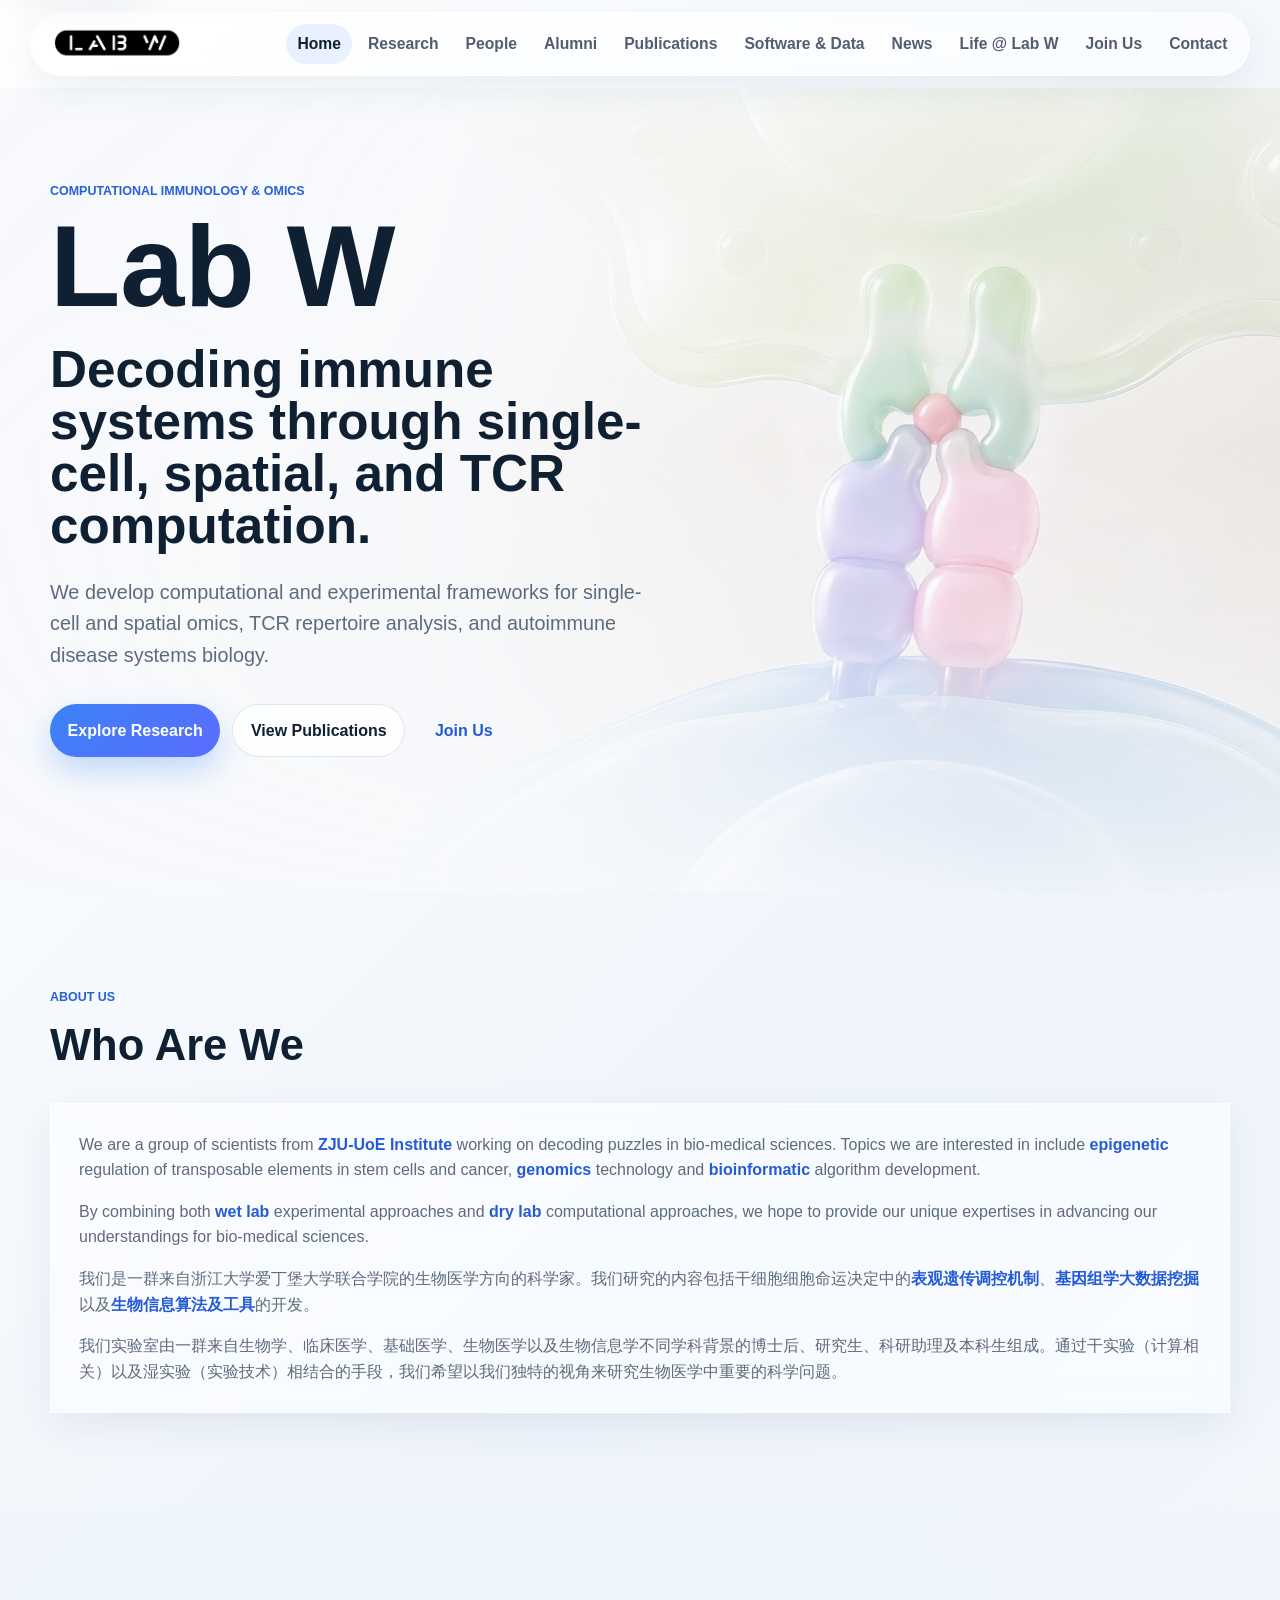
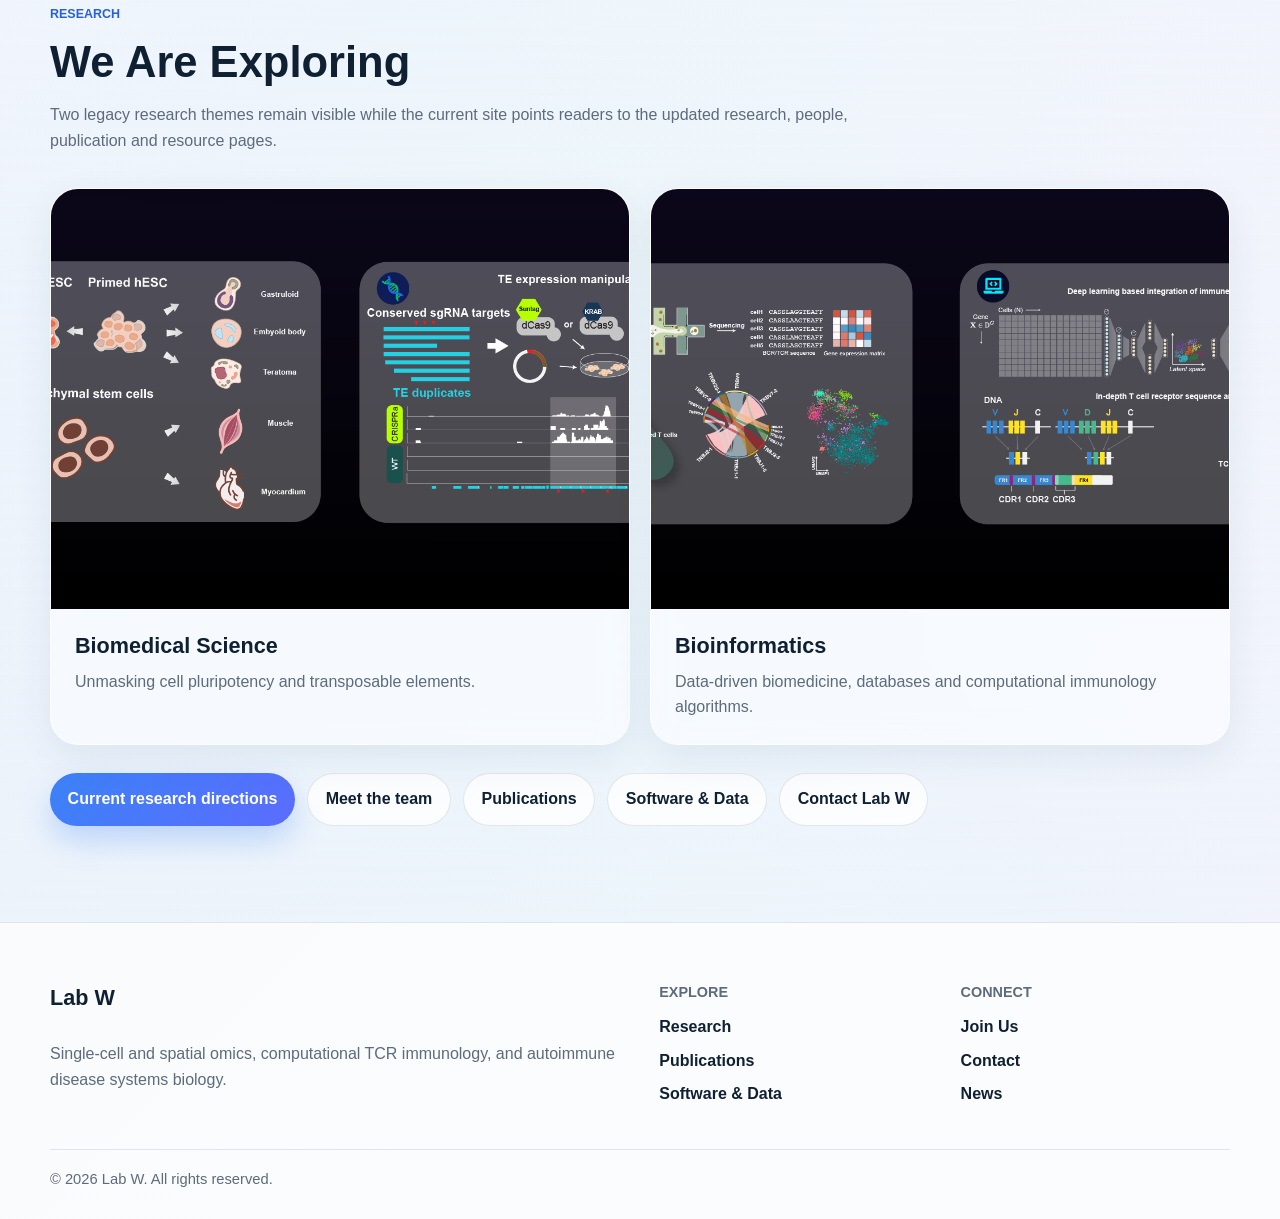
==== commit f090949d: "Update Webpage v2-homepage hero" ====
--- a/index.html
+++ b/index.html
@@ -13,7 +13,7 @@
     <a class="skip-link" href="#main">Skip to content</a>
     <header class="site-header" data-site-header>
       <nav class="nav-shell labw-glass-subtle" aria-label="Main navigation">
-        <a class="wordmark" href="index.html" aria-label="Lab W home">Lab W</a>
+        <a class="wordmark" href="index.html" aria-label="Lab W home"><img class="wordmark-logo" src="img/labw_logo_black_home_1_transparent.png" alt="Lab W"></a>
         <button class="nav-toggle" type="button" aria-label="Open navigation" aria-expanded="false" aria-controls="site-nav">
           <span></span>
           <span></span>
@@ -36,6 +36,21 @@
 
     <main id="main">
       <section class="hero section-band">
+        <div class="tcr-hero-background" aria-hidden="true">
+          <video
+            class="tcr-hero-video"
+            autoplay
+            muted
+            loop
+            playsinline
+            preload="metadata"
+            poster="video/tcr_hero_img.png"
+          >
+            <source src="video/tcr-hero-loop.webm" type="video/webm">
+            <source src="video/tcr-hero-loop-muted.mp4" type="video/mp4">
+          </video>
+          <div class="tcr-hero-glass"></div>
+        </div>
         <div class="hero-bg" aria-hidden="true"></div>
         <div class="container hero-grid">
           <div class="hero-copy">
@@ -49,139 +64,53 @@
               <a class="button button-ghost" href="join.html">Join Us</a>
             </div>
           </div>
-          <div class="atlas-visual labw-glass labw-liquid-border" aria-hidden="true">
-            <svg viewBox="0 0 640 520" role="img" focusable="false">
-              <defs>
-                <linearGradient id="atlasLine" x1="0%" y1="0%" x2="100%" y2="100%">
-                  <stop offset="0%" stop-color="#3b82f6" stop-opacity="0.38"></stop>
-                  <stop offset="50%" stop-color="#22d3ee" stop-opacity="0.28"></stop>
-                  <stop offset="100%" stop-color="#8b5cf6" stop-opacity="0.32"></stop>
-                </linearGradient>
-              </defs>
-              <path d="M80 340 C140 210, 246 440, 332 230 S520 122, 570 292" fill="none" stroke="url(#atlasLine)" stroke-width="2"></path>
-              <path d="M96 188 C194 98, 248 228, 336 162 S458 114, 548 182" fill="none" stroke="url(#atlasLine)" stroke-width="1.5"></path>
-              <g class="atlas-spots">
-                <circle cx="100" cy="334" r="7"></circle><circle cx="132" cy="294" r="4"></circle><circle cx="166" cy="246" r="5"></circle>
-                <circle cx="204" cy="326" r="9"></circle><circle cx="244" cy="378" r="5"></circle><circle cx="282" cy="314" r="7"></circle>
-                <circle cx="332" cy="230" r="10"></circle><circle cx="378" cy="186" r="5"></circle><circle cx="420" cy="148" r="8"></circle>
-                <circle cx="456" cy="172" r="4"></circle><circle cx="496" cy="226" r="7"></circle><circle cx="548" cy="282" r="11"></circle>
-                <circle cx="168" cy="152" r="8"></circle><circle cx="214" cy="130" r="5"></circle><circle cx="268" cy="168" r="7"></circle>
-                <circle cx="386" cy="328" r="6"></circle><circle cx="438" cy="356" r="9"></circle><circle cx="514" cy="374" r="5"></circle>
-              </g>
-              <g class="atlas-mini">
-                <circle cx="92" cy="102" r="2"></circle><circle cx="122" cy="118" r="3"></circle><circle cx="146" cy="90" r="2"></circle>
-                <circle cx="474" cy="92" r="3"></circle><circle cx="510" cy="104" r="2"></circle><circle cx="538" cy="82" r="3"></circle>
-                <circle cx="114" cy="426" r="3"></circle><circle cx="148" cy="446" r="2"></circle><circle cx="190" cy="420" r="3"></circle>
-              </g>
-            </svg>
-            <div class="atlas-label label-one">single-cell</div>
-            <div class="atlas-label label-two">spatial omics</div>
-            <div class="atlas-label label-three">TCR</div>
-            <div class="atlas-label label-four">autoimmunity</div>
-            <div class="atlas-panel panel-one">
-              <span>immune states</span>
-              <strong>cross-modal atlas</strong>
-            </div>
-            <div class="atlas-panel panel-two">
-              <span>T cell recognition</span>
-              <strong>repertoire signals</strong>
-            </div>
-          </div>
         </div>
       </section>
 
       <section class="section-band">
         <div class="container">
-          <div class="section-kicker">Research Highlights</div>
+          <div class="section-kicker">About Us</div>
           <div class="section-heading">
-            <h2>Three connected directions, one immune-systems question.</h2>
-            <p>Lab W combines computational method development, single-cell and spatial datasets, and disease-centered interpretation.</p>
+            <h2>Who Are We</h2>
           </div>
-          <div class="feature-grid three">
-            <article class="feature-card labw-glass-subtle">
-              <span class="card-mark">01</span>
-              <h3>Single-cell &amp; Spatial Omics</h3>
-              <p>How do cell states and tissue neighborhoods shift across samples, modalities and disease contexts?</p>
-              <div class="tag-row"><span>single-cell</span><span>spatial</span><span>multi-omics</span></div>
-              <a href="research.html#single-cell-spatial">Read direction</a>
-            </article>
-            <article class="feature-card labw-glass core-focus">
-              <span class="focus-pill">Core Focus</span>
-              <span class="card-mark">02</span>
-              <h3>Computational TCR Immunology</h3>
-              <p>How can TCR repertoires, T cell states and antigen recognition be integrated into interpretable immune maps?</p>
-              <div class="tag-row"><span>TCR repertoire</span><span>specificity</span><span>clonotypes</span></div>
-              <a href="research.html#computational-tcr">Read direction</a>
-            </article>
-            <article class="feature-card labw-glass-subtle">
-              <span class="card-mark">03</span>
-              <h3>Autoimmune Disease Systems Biology</h3>
-              <p>How do immune cell states, clonal expansion and clinical phenotypes connect in autoimmune disease?</p>
-              <div class="tag-row"><span>autoimmunity</span><span>clinical data</span><span>validation</span></div>
-              <a href="research.html#autoimmune-systems">Read direction</a>
-            </article>
+          <div class="about-panel labw-glass-subtle">
+            <p>We are a group of scientists from <a href="http://zje.intl.zju.edu.cn/zje/home/index" target="_blank" rel="noopener">ZJU-UoE Institute</a> working on decoding puzzles in bio-medical sciences. Topics we are interested in include <strong>epigenetic</strong> regulation of transposable elements in stem cells and cancer, <strong>genomics</strong> technology and <strong>bioinformatic</strong> algorithm development.</p>
+            <p>By combining both <strong>wet lab</strong> experimental approaches and <strong>dry lab</strong> computational approaches, we hope to provide our unique expertises in advancing our understandings for bio-medical sciences.</p>
+            <p>我们是一群来自浙江大学爱丁堡大学联合学院的生物医学方向的科学家。我们研究的内容包括干细胞细胞命运决定中的<strong>表观遗传调控机制</strong>、<strong>基因组学大数据挖掘</strong>以及<strong>生物信息算法及工具</strong>的开发。</p>
+            <p>我们实验室由一群来自生物学、临床医学、基础医学、生物医学以及生物信息学不同学科背景的博士后、研究生、科研助理及本科生组成。通过干实验（计算相关）以及湿实验（实验技术）相结合的手段，我们希望以我们独特的视角来研究生物医学中重要的科学问题。</p>
           </div>
         </div>
       </section>
 
       <section class="section-band section-soft">
         <div class="container">
-          <div class="section-heading split">
-            <div>
-              <div class="section-kicker">Selected Publications</div>
-              <h2>Recent work from Lab W and collaborators.</h2>
-            </div>
-            <a class="text-link" href="publications.html">View all publications</a>
+          <div class="section-kicker">Research</div>
+          <div class="section-heading">
+            <h2>We Are Exploring</h2>
+            <p>Two legacy research themes remain visible while the current site points readers to the updated research, people, publication and resource pages.</p>
           </div>
-          <div class="publication-preview" id="home-publications" data-limit="4">
-            <p class="fallback">Loading selected publications...</p>
+          <div class="explore-grid">
+            <article class="explore-card labw-glass-subtle">
+              <img src="img/slide1-optim.png" alt="Biomedical science research illustration" loading="lazy" decoding="async" width="640" height="420">
+              <div>
+                <h3>Biomedical Science</h3>
+                <p>Unmasking cell pluripotency and transposable elements.</p>
+              </div>
+            </article>
+            <article class="explore-card labw-glass-subtle">
+              <img src="img/slide2-optim.png" alt="Bioinformatics research illustration" loading="lazy" decoding="async" width="640" height="420">
+              <div>
+                <h3>Bioinformatics</h3>
+                <p>Data-driven biomedicine, databases and computational immunology algorithms.</p>
+              </div>
+            </article>
           </div>
-        </div>
-      </section>
-
-      <section class="section-band">
-        <div class="container">
-          <div class="section-heading split">
-            <div>
-              <div class="section-kicker">Software &amp; Data</div>
-              <h2>Tools and databases for omics and immune research.</h2>
-            </div>
-            <a class="text-link" href="software.html">Explore software</a>
-          </div>
-          <div class="card-grid" id="home-software" data-limit="4">
-            <p class="fallback">Loading software and data resources...</p>
-          </div>
-        </div>
-      </section>
-
-      <section class="section-band section-soft">
-        <div class="container">
-          <div class="section-heading split">
-            <div>
-              <div class="section-kicker">Latest News</div>
-              <h2>Recent lab updates.</h2>
-            </div>
-            <a class="text-link" href="news.html">View all news</a>
-          </div>
-          <div class="news-grid" id="home-news" data-limit="5">
-            <p class="fallback">Loading latest news...</p>
-          </div>
-        </div>
-      </section>
-
-      <section class="section-band">
-        <div class="container compact-grid">
-          <div class="people-preview labw-glass">
-            <div class="section-kicker">People</div>
-            <h2>Led by Wanlu Liu, Lab W brings together computational biology, immunology, clinical medicine and engineering backgrounds.</h2>
-            <p id="home-people-summary">Loading team summary...</p>
+          <div class="home-links" aria-label="Key site sections">
+            <a class="button button-primary" href="research.html">Current research directions</a>
             <a class="button button-secondary" href="people.html">Meet the team</a>
-          </div>
-          <div class="join-preview labw-glass-subtle">
-            <div class="section-kicker">Join Us</div>
-            <h2>We welcome curious researchers who want to connect computation, omics and immune biology.</h2>
-            <p>Open paths include postdocs, graduate students, research assistants and undergraduate interns with backgrounds in bioinformatics, computer science, statistics, immunology, clinical medicine, molecular biology or biomedical engineering.</p>
-            <a class="button button-primary" href="join.html">Join Lab W</a>
+            <a class="button button-secondary" href="publications.html">Publications</a>
+            <a class="button button-secondary" href="software.html">Software &amp; Data</a>
+            <a class="button button-secondary" href="contact.html">Contact Lab W</a>
           </div>
         </div>
       </section>
--- a/css/labw-modern.css
+++ b/css/labw-modern.css
@@ -149,18 +149,18 @@
   position: sticky;
   top: 0;
   z-index: 50;
-  padding: 16px 0;
+  padding: 12px 0;
 }
 
 .nav-shell {
   width: min(1220px, calc(100% - 32px));
   margin-inline: auto;
-  min-height: 64px;
-  padding: 10px 12px 10px 18px;
+  min-height: 58px;
+  padding: 6px 10px 6px 14px;
   border-radius: var(--labw-radius-pill);
   display: flex;
   align-items: center;
-  gap: 18px;
+  gap: 14px;
 }
 
 .wordmark,
@@ -171,8 +171,16 @@
 
 .wordmark {
   flex: 0 0 auto;
-  font-size: 1.2rem;
-  padding: 0.6rem 0.7rem;
+  display: inline-flex;
+  align-items: center;
+  padding: 0.18rem 0.45rem;
+}
+
+.wordmark-logo {
+  width: auto;
+  height: 44px;
+  max-width: 184px;
+  object-fit: contain;
 }
 
 .site-nav {
@@ -185,10 +193,10 @@
 
 .site-nav a {
   border-radius: var(--labw-radius-pill);
-  padding: 0.58rem 0.75rem;
+  padding: 0.46rem 0.72rem;
   color: rgba(16, 32, 51, 0.72);
-  font-size: 0.91rem;
-  font-weight: 650;
+  font-size: 0.98rem;
+  font-weight: 680;
   white-space: nowrap;
   transition: background-color 180ms ease, color 180ms ease, transform 180ms ease;
 }
@@ -234,30 +242,37 @@
 }
 
 .hero {
+  position: relative;
   min-height: calc(100vh - 96px);
   display: grid;
   align-items: center;
   padding-top: 56px;
   overflow: hidden;
+  background: #f7f9fc;
 }
 
 .hero-bg {
   position: absolute;
-  inset: -80px 0 auto 0;
-  height: 760px;
+  inset: 0;
+  z-index: 1;
   pointer-events: none;
   background:
-    linear-gradient(120deg, rgba(59,130,246,0.13), rgba(34,211,238,0.1) 42%, rgba(139,92,246,0.1)),
-    linear-gradient(180deg, rgba(255,255,255,0.95), rgba(247,249,252,0));
-  clip-path: polygon(0 0, 100% 0, 100% 82%, 0 100%);
+    linear-gradient(90deg, rgba(247,249,252,0.96) 0%, rgba(247,249,252,0.86) 34%, rgba(247,249,252,0.38) 62%, rgba(247,249,252,0.14) 100%),
+    linear-gradient(180deg, rgba(247,249,252,0.78) 0%, rgba(247,249,252,0.2) 45%, rgba(247,249,252,0.92) 100%),
+    radial-gradient(circle at 18% 28%, rgba(255,255,255,0.72), transparent 34%);
 }
 
 .hero-grid {
   position: relative;
+  z-index: 2;
   display: grid;
   grid-template-columns: minmax(0, 1fr) minmax(360px, 0.82fr);
   align-items: center;
   gap: 56px;
+}
+
+.hero-copy {
+  max-width: 760px;
 }
 
 .eyebrow,
@@ -415,6 +430,37 @@
 .panel-one { top: 30%; right: 8%; }
 .panel-two { bottom: 9%; left: 10%; }
 
+.tcr-hero-background {
+  position: absolute;
+  inset: 0;
+  z-index: 0;
+  overflow: hidden;
+  pointer-events: none;
+  background-image: url("../video/tcr_hero_img.png");
+  background-size: cover;
+  background-position: center;
+}
+
+.tcr-hero-video {
+  position: absolute;
+  inset: 0;
+  width: 100%;
+  height: 100%;
+  object-fit: cover;
+  object-position: center;
+  transform: scale(1.02);
+  filter: saturate(1.04) contrast(1.02);
+}
+
+.tcr-hero-glass {
+  position: absolute;
+  inset: 0;
+  pointer-events: none;
+  background:
+    radial-gradient(circle at 74% 34%, rgba(255, 255, 255, 0.16), transparent 30%),
+    linear-gradient(135deg, rgba(255, 255, 255, 0.06), rgba(255, 255, 255, 0));
+}
+
 .section-heading {
   max-width: 820px;
   margin-bottom: 34px;
@@ -452,6 +498,7 @@
 .gallery-grid,
 .compact-grid,
 .join-grid,
+.explore-grid,
 .contact-grid,
 .research-related-grid {
   display: grid;
@@ -472,6 +519,7 @@
 .gallery-album,
 .gallery-item,
 .research-direction,
+.explore-card,
 .legacy-note,
 .people-preview,
 .join-preview,
@@ -486,11 +534,28 @@
 .news-card,
 .publication-card,
 .legacy-note,
+.about-panel,
 .people-preview,
 .join-preview,
 .join-grid > article,
 .contact-grid > article {
   padding: 28px;
+}
+
+.about-panel {
+  display: grid;
+  gap: 16px;
+}
+
+.about-panel p {
+  margin: 0;
+  color: var(--labw-muted);
+}
+
+.about-panel strong,
+.about-panel a {
+  color: #255cd5;
+  font-weight: 760;
 }
 
 .feature-card {
@@ -693,6 +758,47 @@
   grid-template-columns: repeat(2, minmax(0, 1fr));
 }
 
+.explore-grid {
+  grid-template-columns: repeat(2, minmax(0, 1fr));
+}
+
+.explore-card {
+  overflow: hidden;
+}
+
+.explore-card img {
+  width: 100%;
+  aspect-ratio: 16 / 10;
+  object-fit: cover;
+  background: var(--labw-bg-soft);
+}
+
+.explore-card > div {
+  padding: 24px;
+}
+
+.explore-card h3 {
+  margin: 0 0 10px;
+  font-size: 1.35rem;
+  line-height: 1.2;
+}
+
+.explore-card p {
+  margin: 0;
+  color: var(--labw-muted);
+}
+
+.explore-card .check-list {
+  margin-top: 18px;
+}
+
+.home-links {
+  display: flex;
+  flex-wrap: wrap;
+  gap: 12px;
+  margin-top: 28px;
+}
+
 .mini-list {
   display: grid;
   gap: 12px;
@@ -939,8 +1045,8 @@
 
 @media (max-width: 1120px) {
   .site-nav a {
-    padding-inline: 0.55rem;
-    font-size: 0.86rem;
+    padding-inline: 0.48rem;
+    font-size: 0.9rem;
   }
 
   .hero-grid {
@@ -991,6 +1097,11 @@
     min-height: 44px;
     padding: 0.76rem 0.85rem;
     font-size: 1rem;
+  }
+
+  .wordmark-logo {
+    height: 38px;
+    max-width: 158px;
   }
 
   .feature-grid.three,
@@ -998,6 +1109,7 @@
   .news-grid,
   .publication-preview,
   .compact-grid,
+  .explore-grid,
   .research-related-grid,
   .join-grid,
   .contact-grid {
@@ -1038,7 +1150,8 @@
 
   .hero {
     min-height: auto;
-    padding-top: 42px;
+    padding-top: 72px;
+    padding-bottom: 72px;
   }
 
   .hero h1 {
@@ -1105,6 +1218,16 @@
 }
 
 @media (prefers-reduced-motion: reduce) {
+  .tcr-hero-video {
+    display: none;
+  }
+
+  .tcr-hero-background {
+    background-image: url("../video/tcr_hero_img.png");
+    background-size: cover;
+    background-position: center;
+  }
+
   *,
   *::before,
   *::after {
